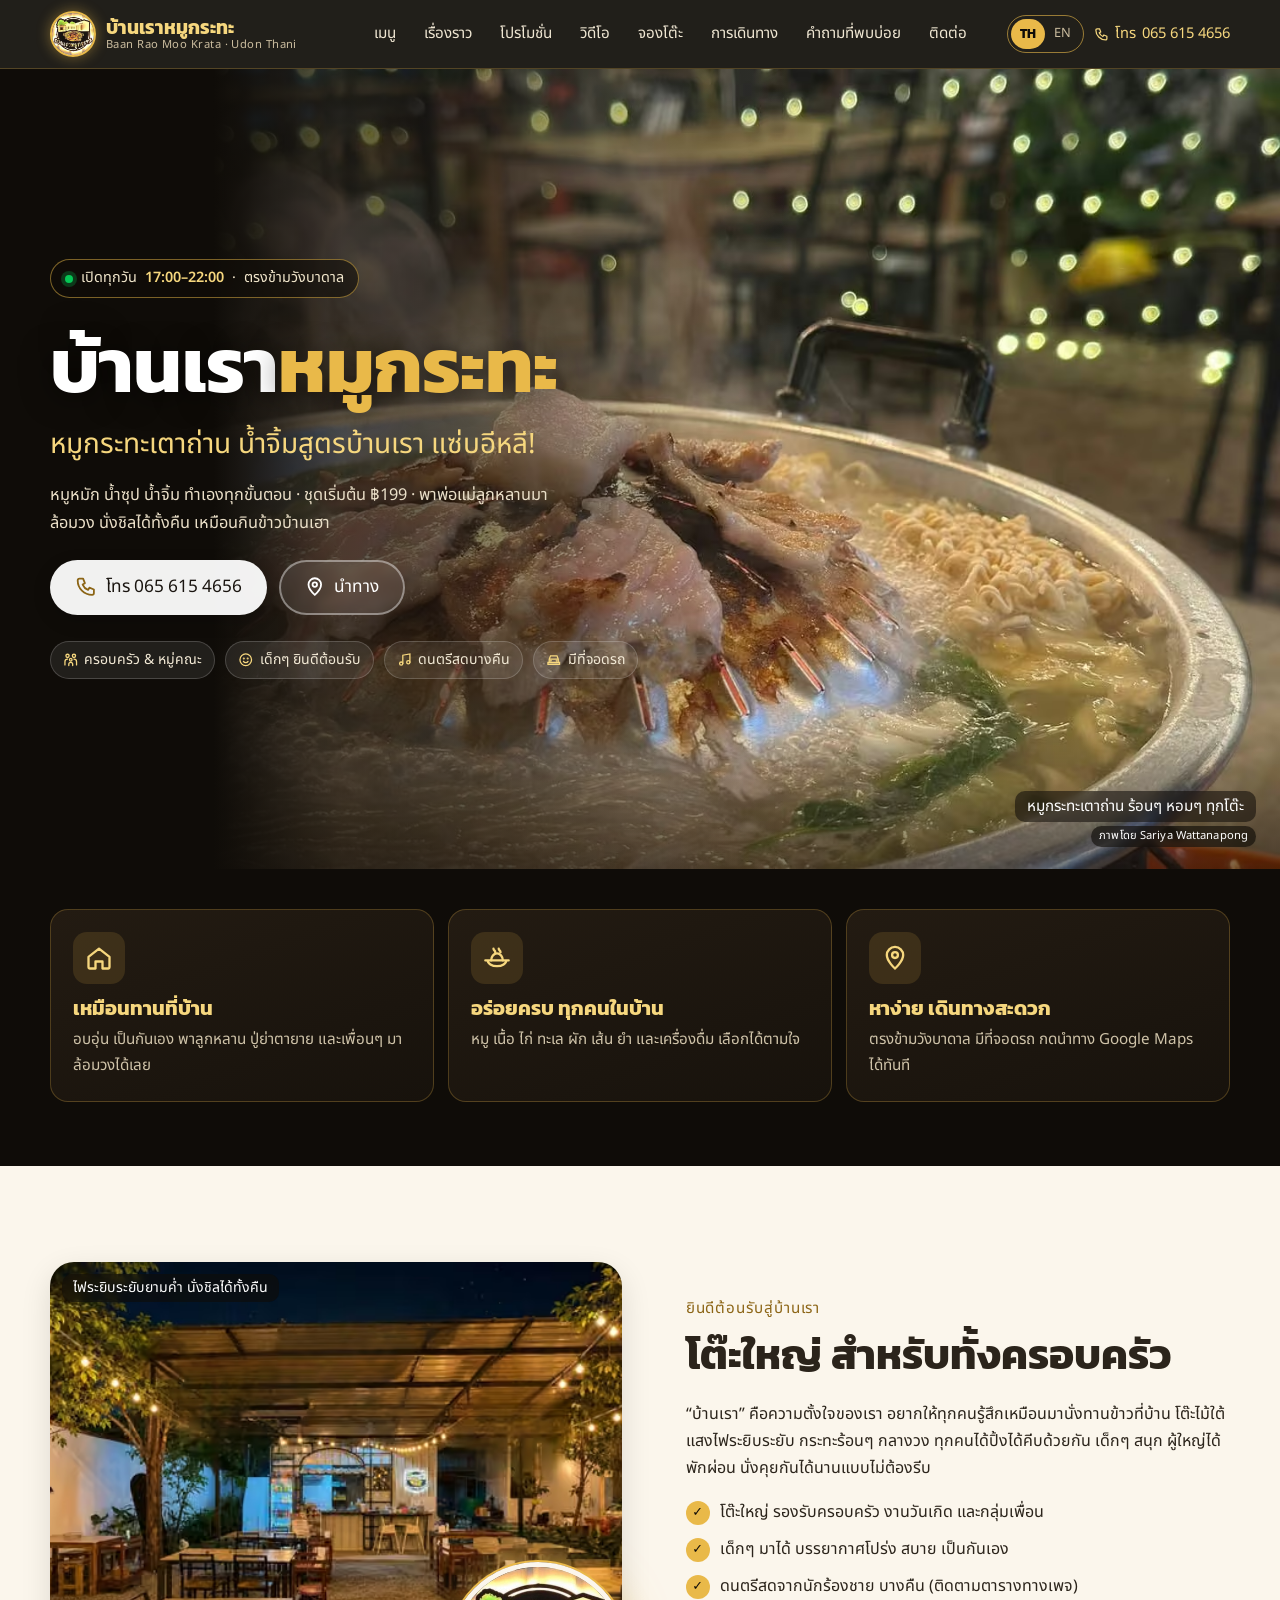
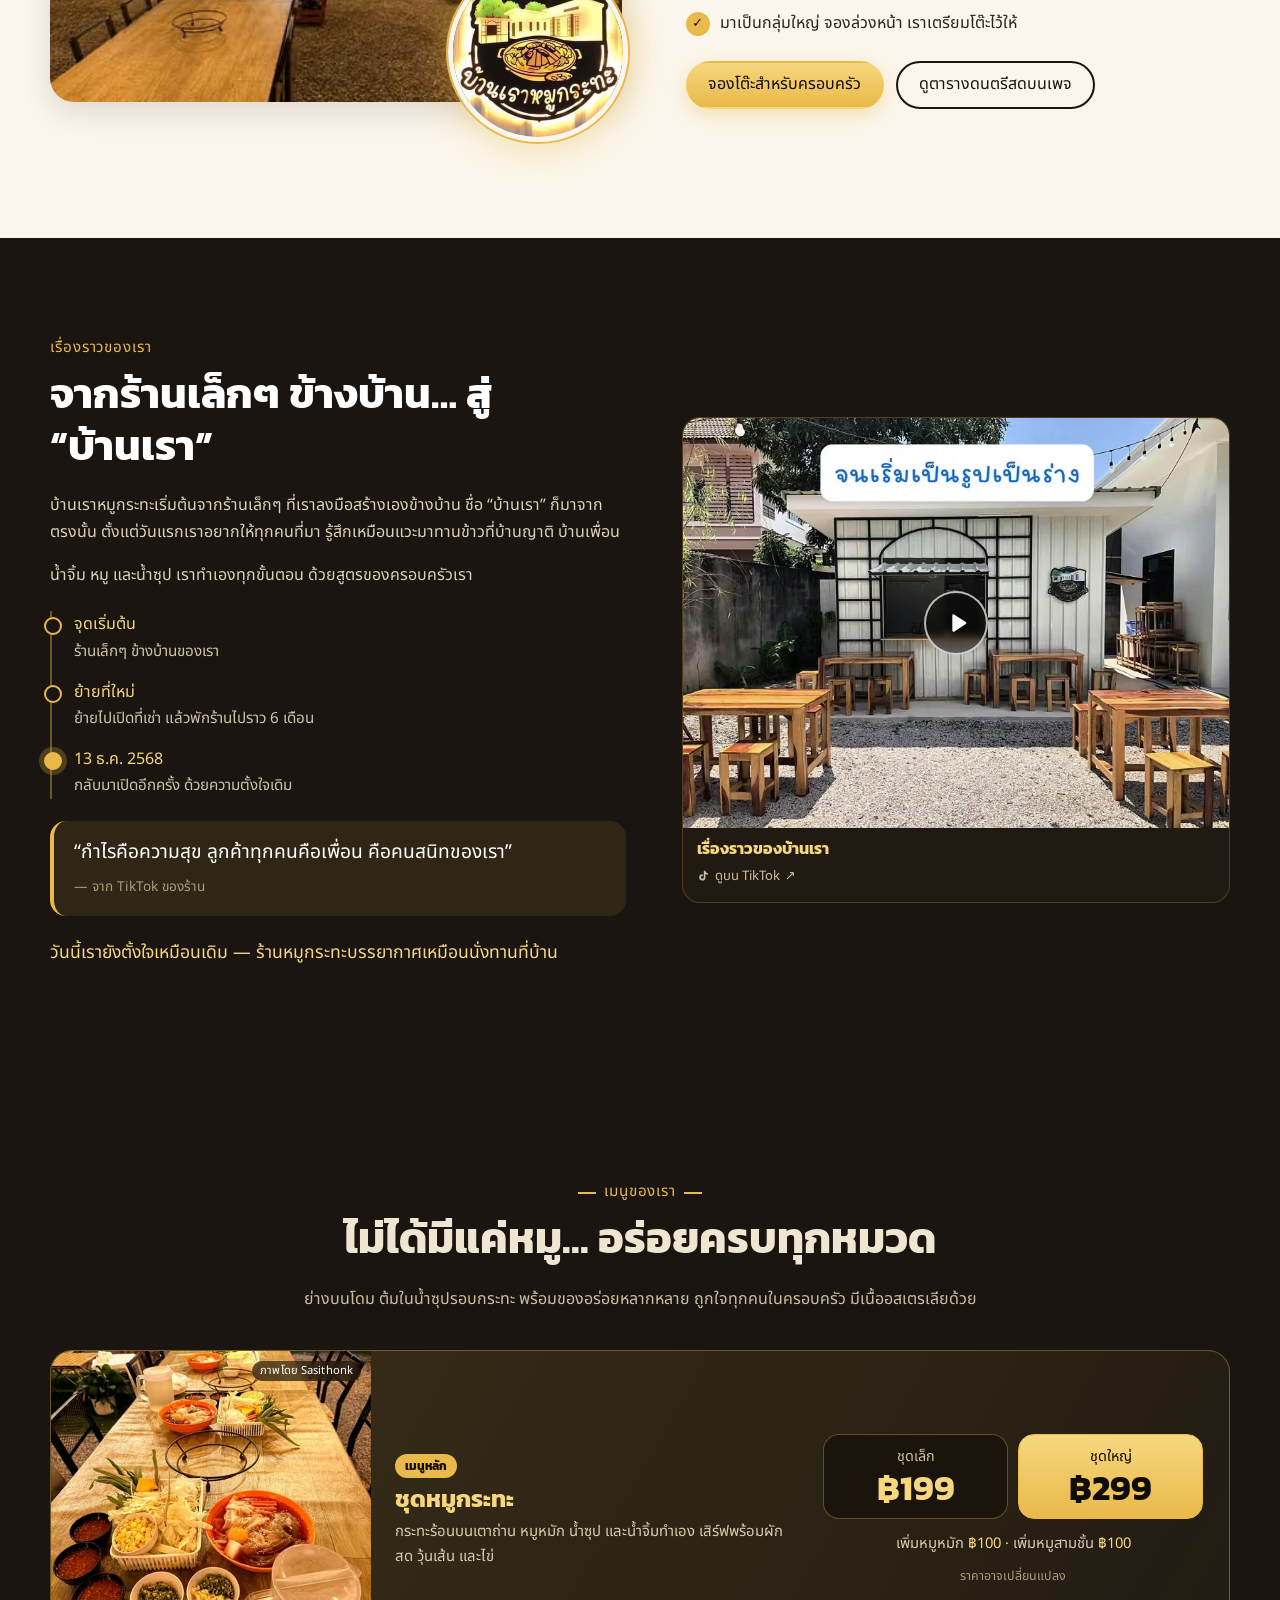
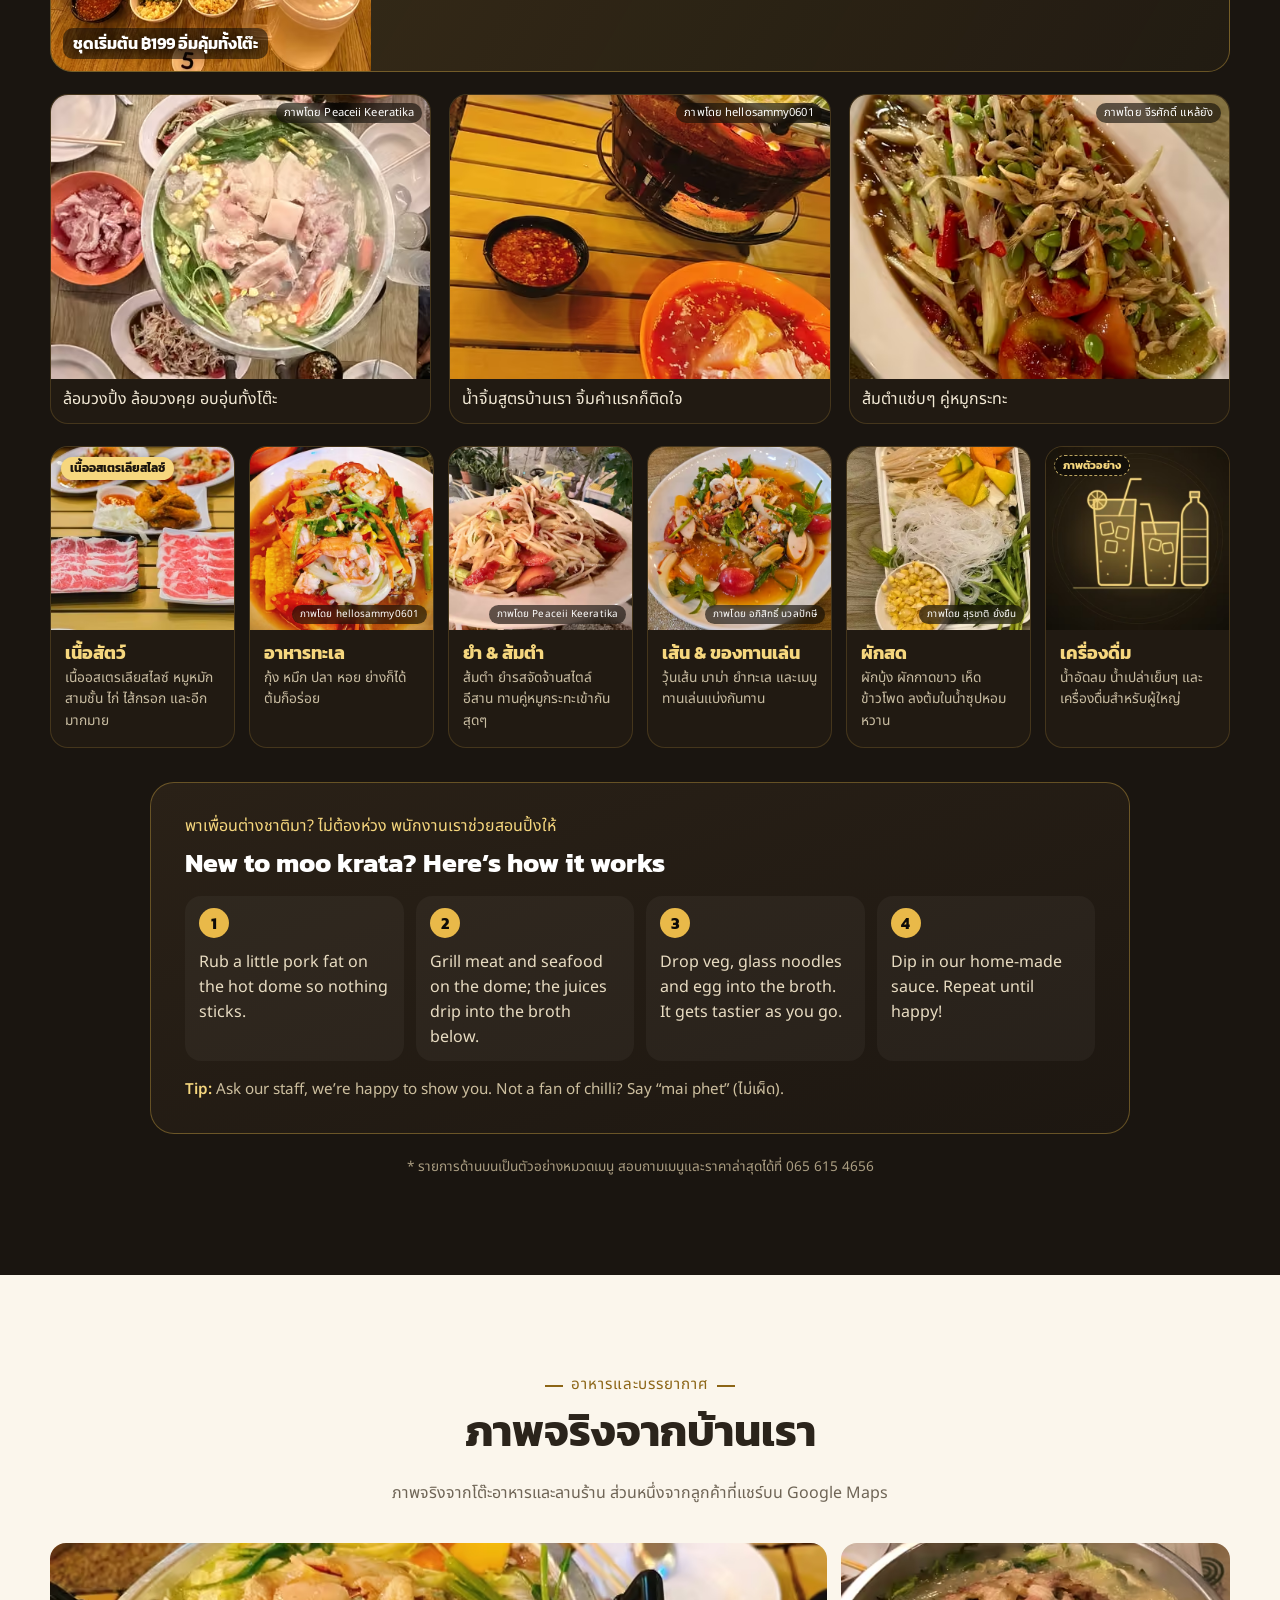
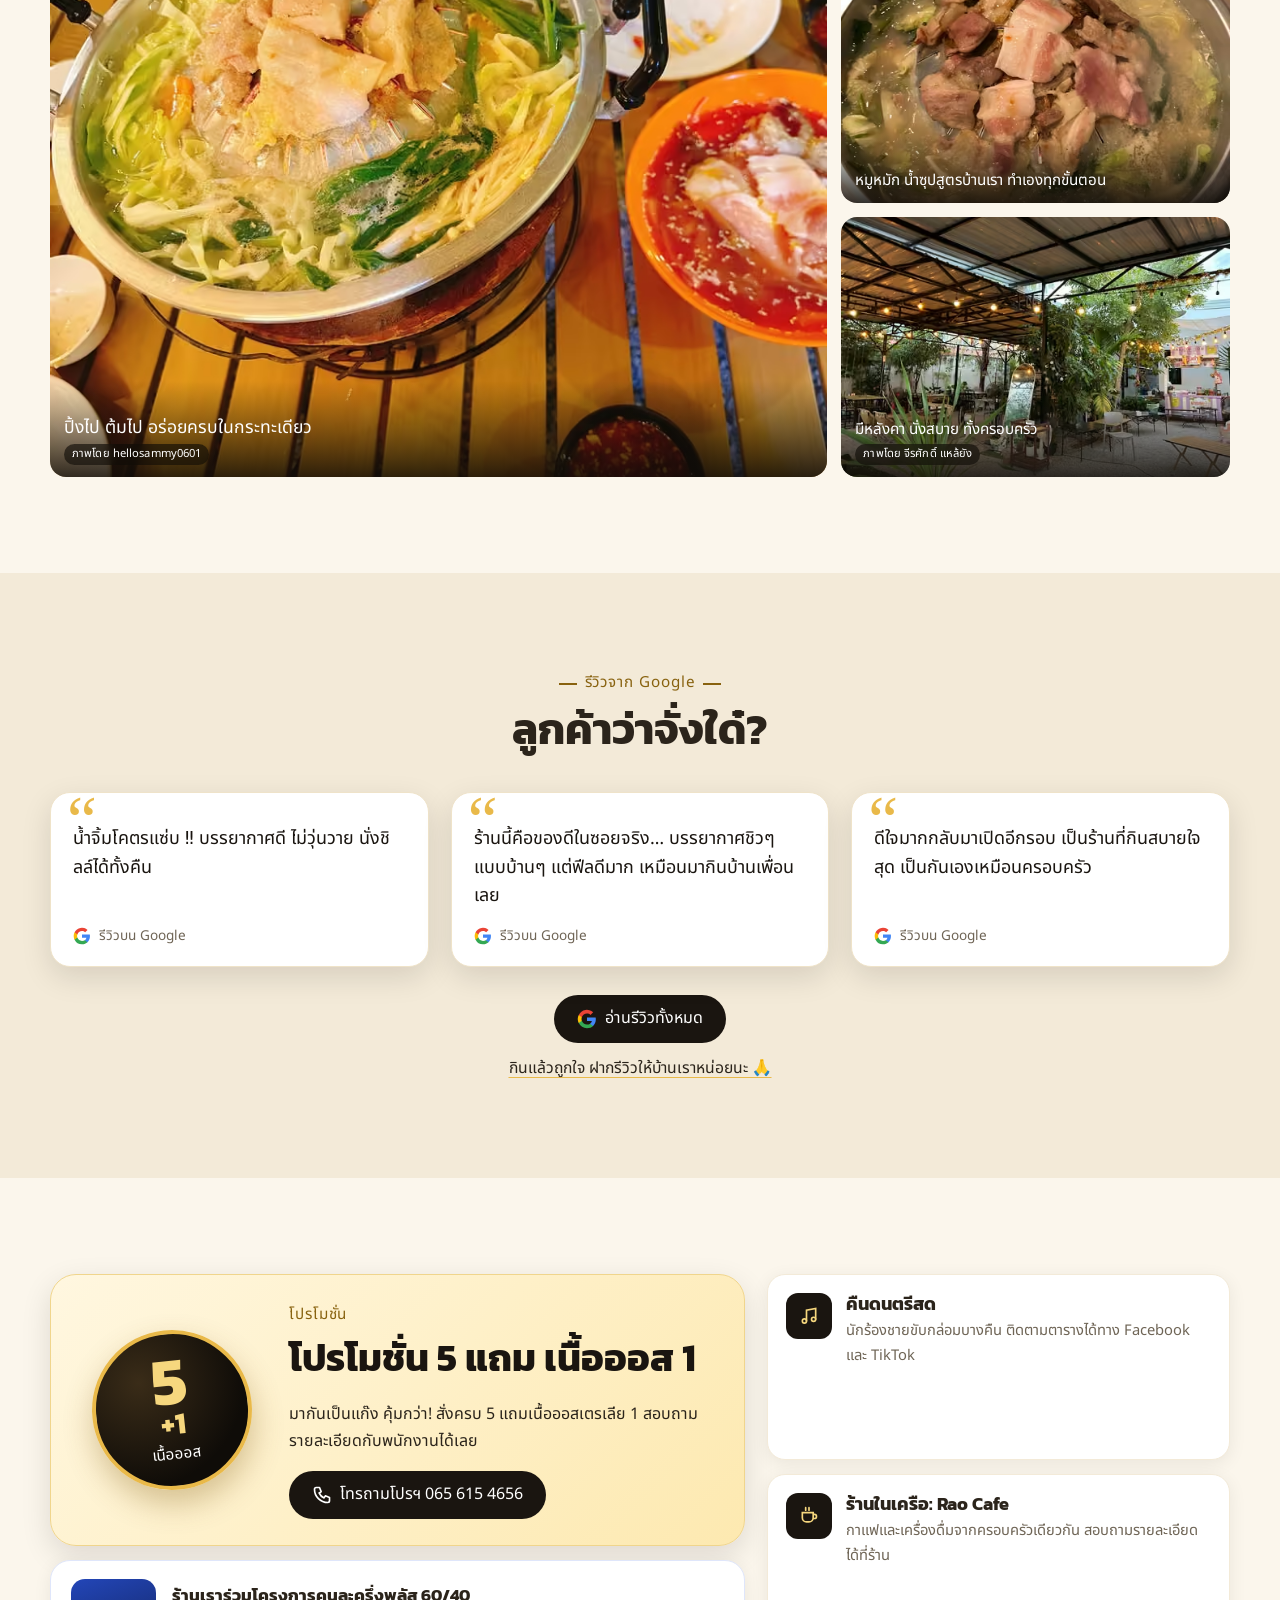
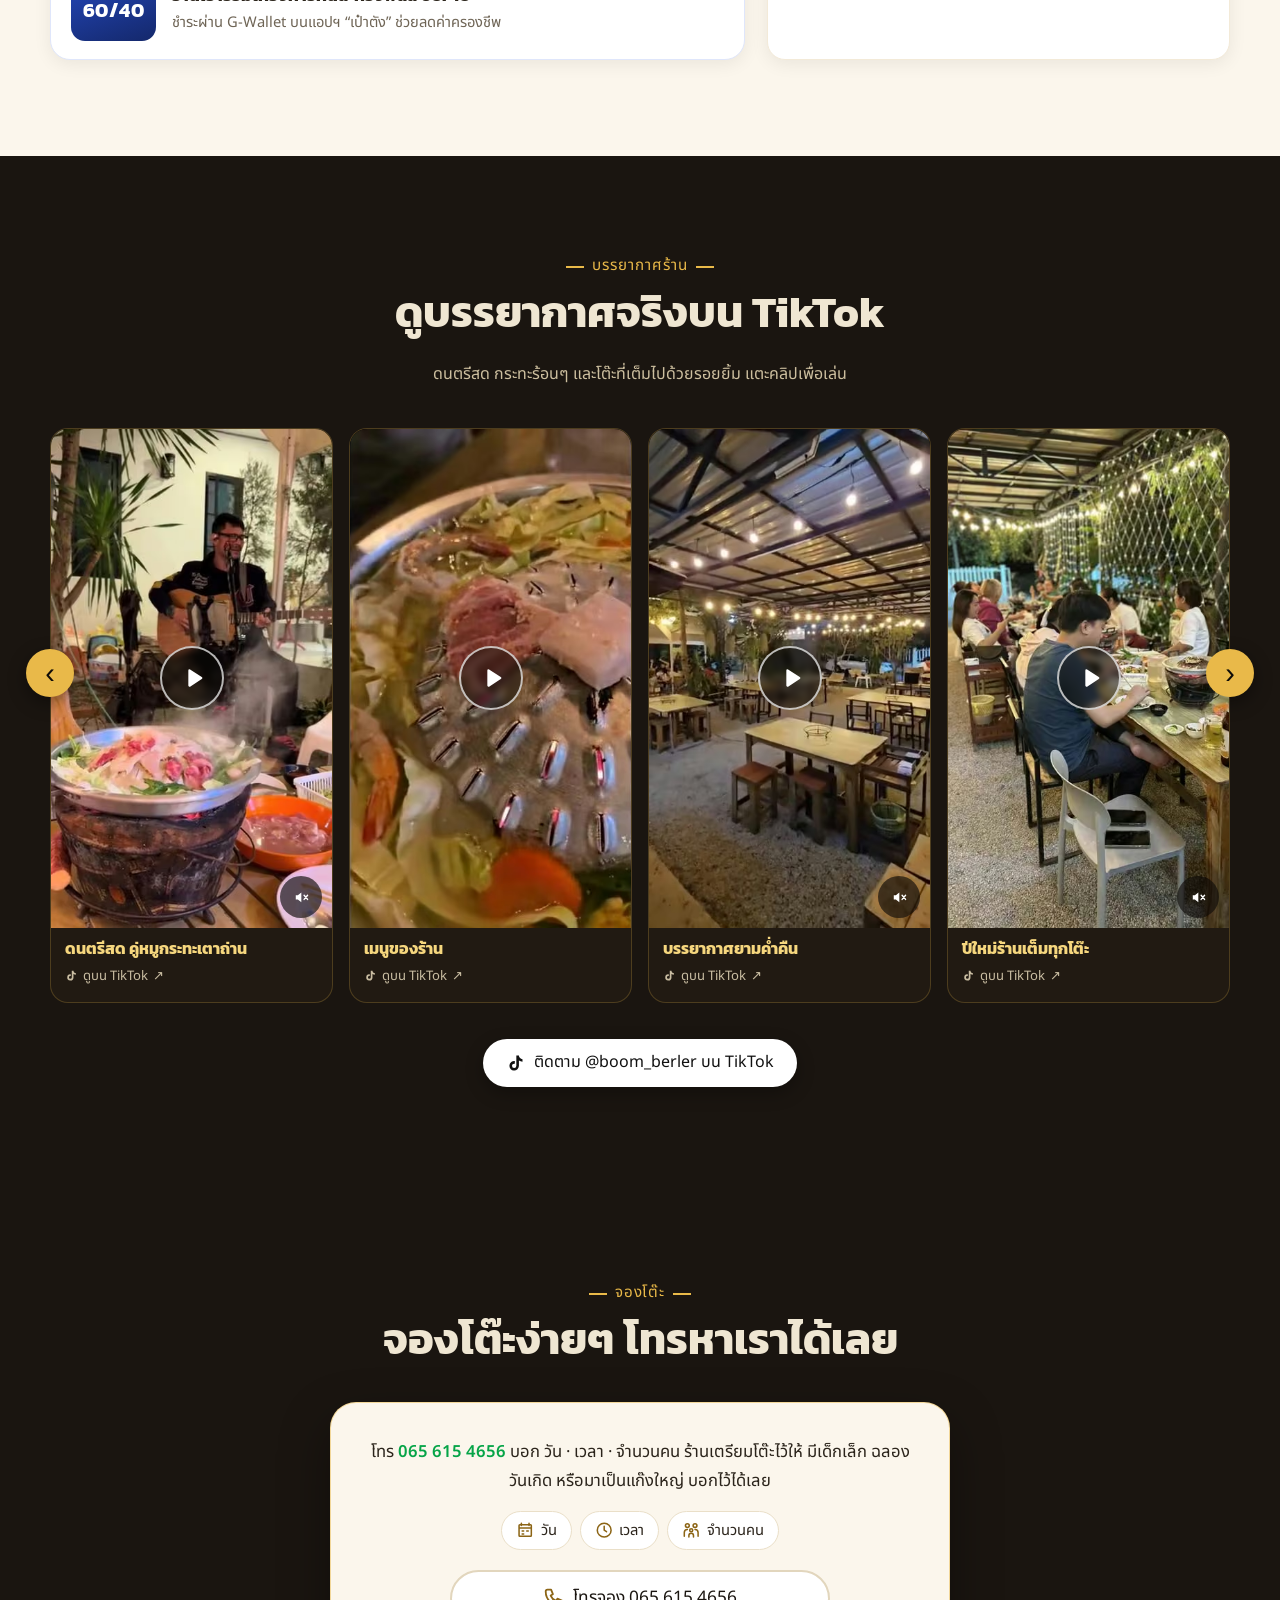
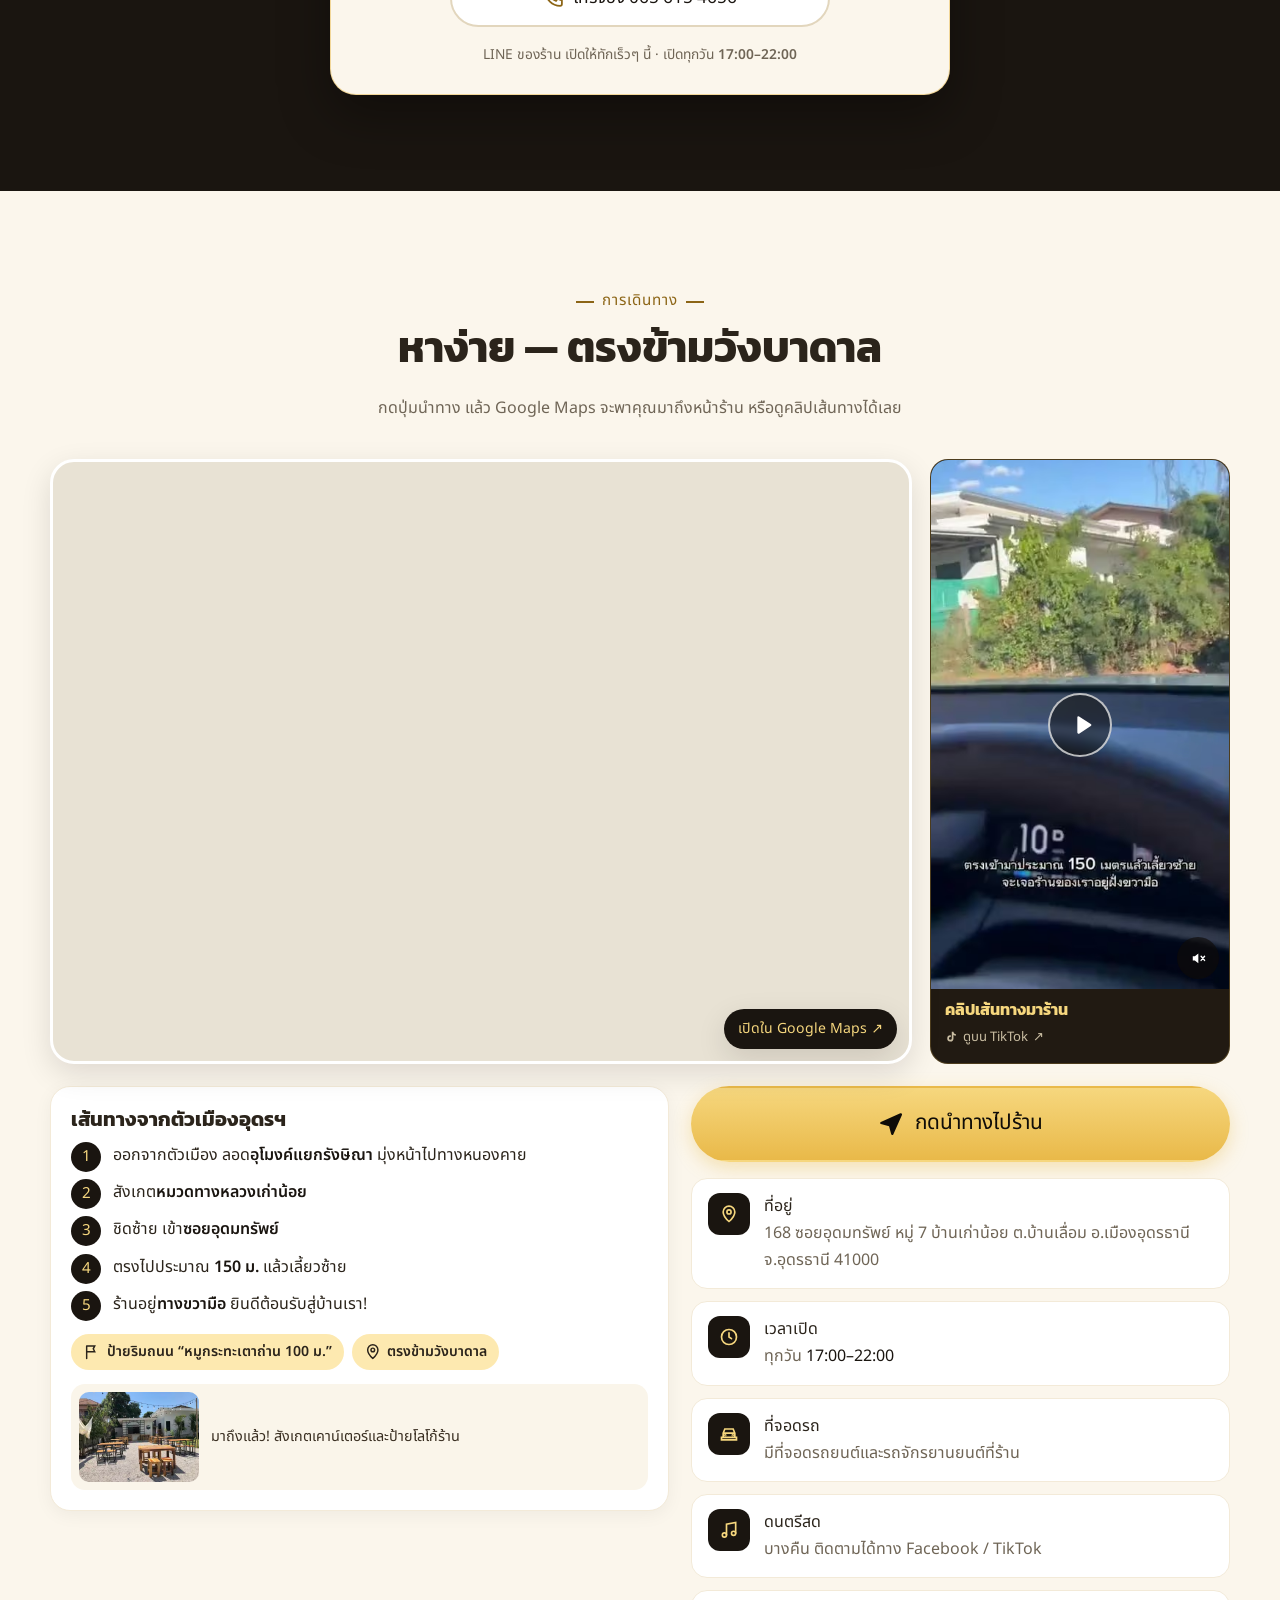
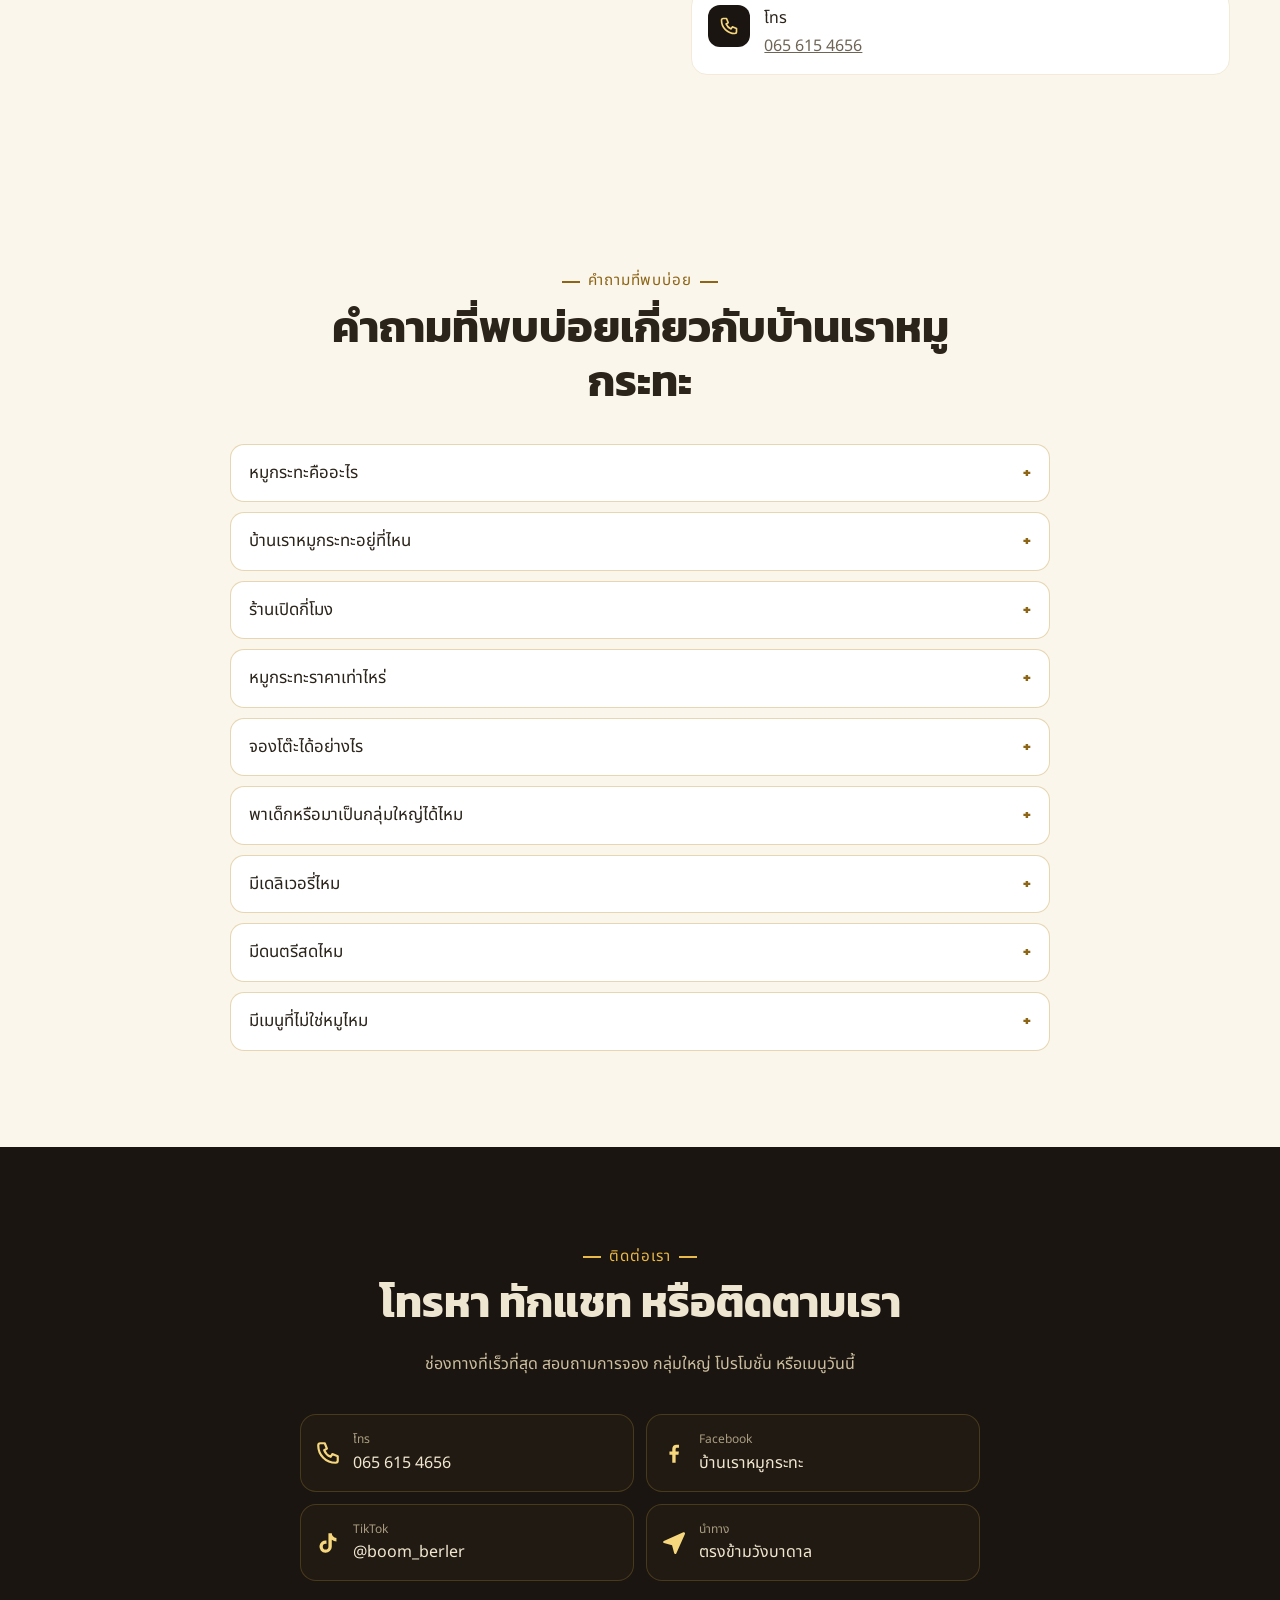
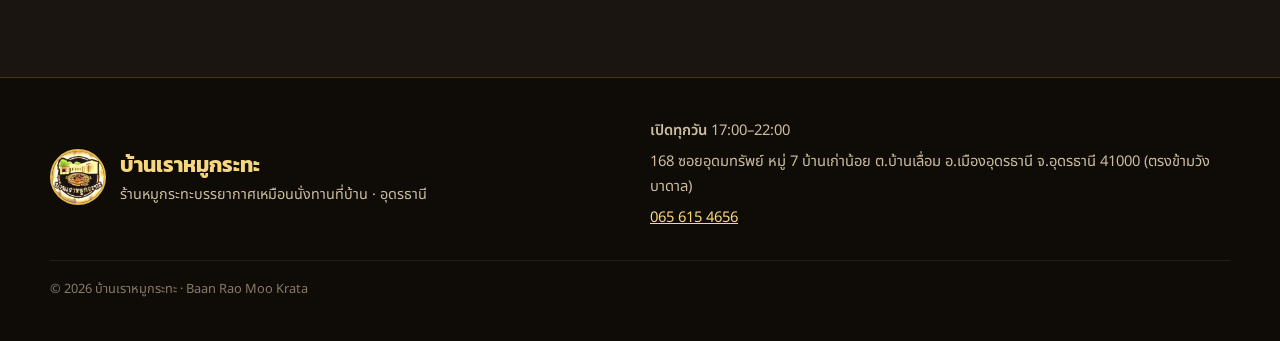
==== index.html @ 07a3599d "Menu: yam talay photo moves to the noodles & sides card (r9); photo row of 3 - Noodles & sides card:" ====
<!doctype html>
<html lang="th" class="no-line">
<head>
<meta charset="utf-8">
<meta name="viewport" content="width=device-width, initial-scale=1, viewport-fit=cover">
<!-- SEO:BEGIN -->
<!-- SITE URL: https://harmonious-clafoutis-619d0d.netlify.app
     Used by canonical, og:url, og:image, twitter:image and the JSON-LD below.
     The build reads tools/site-base-url.txt. Moving to a new address? Run:
     tools/set-site-url.sh https://your-new-domain/
     That updates this file and tools/site-base-url.txt together. -->
<meta name="site-base-url" content="https://harmonious-clafoutis-619d0d.netlify.app">
<title>บ้านเราหมูกระทะ อุดรธานี | หมูกระทะเตาถ่าน เปิดทุกวัน 17:00–22:00</title>
<meta name="description" content="หมูกระทะเตาถ่าน อุดรธานี ตรงข้ามวังบาดาล น้ำจิ้มทำเอง มีเนื้ออสเตรเลียสไลซ์ ชุดเริ่ม ฿199 เหมาะกับครอบครัว เปิดทุกวัน 17:00–22:00 โทร 065 615 4656">
<meta name="keywords" content="หมูกระทะ อุดร, บ้านเราหมูกระทะ, หมูกระทะเตาถ่าน, หมูกระทะ อุดรธานี, ร้านอาหาร อุดรธานี, moo krata Udon Thani, Baan Rao Moo Krata">
<link rel="canonical" href="https://harmonious-clafoutis-619d0d.netlify.app/">
<link rel="alternate" hreflang="th" href="https://harmonious-clafoutis-619d0d.netlify.app/">
<link rel="alternate" hreflang="en" href="https://harmonious-clafoutis-619d0d.netlify.app/en/">
<link rel="alternate" hreflang="x-default" href="https://harmonious-clafoutis-619d0d.netlify.app/">
<meta property="og:type" content="website">
<meta property="og:site_name" content="บ้านเราหมูกระทะ · Baan Rao Moo Krata">
<meta property="og:url" content="https://harmonious-clafoutis-619d0d.netlify.app/">
<meta property="og:title" content="บ้านเราหมูกระทะ อุดรธานี · หมูกระทะเตาถ่าน น้ำจิ้มสูตรบ้านเรา">
<meta property="og:description" content="ชุดเริ่ม ฿199 · มีเนื้ออสเตรเลียสไลซ์ · เปิดทุกวัน 17:00–22:00 · ตรงข้ามวังบาดาล · โทรจอง 065 615 4656 | Charcoal moo krata in Udon Thani: sets from ฿199, sliced Australian beef, open daily 17:00–22:00">
<meta property="og:image" content="https://harmonious-clafoutis-619d0d.netlify.app/images/baanrao-moo-krata-pan-night-og-1200.jpg">
<meta property="og:image:width" content="1200">
<meta property="og:image:height" content="630">
<meta property="og:image:alt" content="หมูกระทะ บ้านเราหมูกระทะ หมูย่างบนโดมกระทะร้อน มาม่าและผักในน้ำซุปรอบขอบ ควันกรุ่น ไฟประดับยามค่ำ">
<meta property="og:locale" content="th_TH">
<meta property="og:locale:alternate" content="en_US">
<meta name="twitter:card" content="summary_large_image">
<meta name="twitter:title" content="บ้านเราหมูกระทะ อุดรธานี · หมูกระทะเตาถ่าน น้ำจิ้มสูตรบ้านเรา">
<meta name="twitter:description" content="ชุดเริ่ม ฿199 · มีเนื้ออสเตรเลียสไลซ์ · เปิดทุกวัน 17:00–22:00 · ตรงข้ามวังบาดาล · โทรจอง 065 615 4656 | Charcoal moo krata in Udon Thani: sets from ฿199, sliced Australian beef, open daily 17:00–22:00">
<meta name="twitter:image" content="https://harmonious-clafoutis-619d0d.netlify.app/images/baanrao-moo-krata-pan-night-og-1200.jpg">
<script type="application/ld+json">
{
  "@context": "https://schema.org",
  "@type": "Restaurant",
  "@id": "https://harmonious-clafoutis-619d0d.netlify.app/#restaurant",
  "name": "บ้านเราหมูกระทะ",
  "alternateName": ["Baan Rao Moo Krata", "Baan Rao Mookata"],
  "description": "หมูกระทะเตาถ่าน น้ำจิ้มสูตรบ้านเรา บรรยากาศเหมือนนั่งทานที่บ้าน อุดรธานี",
  "url": "https://harmonious-clafoutis-619d0d.netlify.app/",
  "image": [
    {"@type": "ImageObject", "contentUrl": "https://harmonious-clafoutis-619d0d.netlify.app/images/baanrao-moo-krata-pan-night-1200.jpg", "url": "https://harmonious-clafoutis-619d0d.netlify.app/images/baanrao-moo-krata-pan-night-1200.jpg", "creditText": "Sariya Wattanapong", "creator": {"@type": "Person", "name": "Sariya Wattanapong"}},
    "https://harmonious-clafoutis-619d0d.netlify.app/images/baanrao-australian-beef-platter-1200.jpg",
    "https://harmonious-clafoutis-619d0d.netlify.app/images/baanrao-storefront-courtyard-day-1200.jpg",
    "https://harmonious-clafoutis-619d0d.netlify.app/images/baanrao-courtyard-dusk-1200.jpg",
    "https://harmonious-clafoutis-619d0d.netlify.app/images/baanrao-dining-area-night-4x3-1200.jpg",
    "https://harmonious-clafoutis-619d0d.netlify.app/images/baanrao-moo-krata-pan-pork-belly-1200.jpg",
    {"@type": "ImageObject", "contentUrl": "https://harmonious-clafoutis-619d0d.netlify.app/images/baanrao-moo-krata-set-table-1200.jpg", "url": "https://harmonious-clafoutis-619d0d.netlify.app/images/baanrao-moo-krata-set-table-1200.jpg", "creditText": "Sasithonk", "creator": {"@type": "Person", "name": "Sasithonk"}},
    {"@type": "ImageObject", "contentUrl": "https://harmonious-clafoutis-619d0d.netlify.app/images/baanrao-moo-krata-spread-topdown-1200.jpg", "url": "https://harmonious-clafoutis-619d0d.netlify.app/images/baanrao-moo-krata-spread-topdown-1200.jpg", "creditText": "Peaceii Keeratika", "creator": {"@type": "Person", "name": "Peaceii Keeratika"}}
  ],
  "logo": "https://harmonious-clafoutis-619d0d.netlify.app/images/logo.jpg",
  "telephone": "065 615 4656",
  "servesCuisine": ["Thai", "Isan", "Moo krata", "Thai barbecue", "Hot pot"],
  "address": {
    "@type": "PostalAddress",
    "streetAddress": "168 ซอยอุดมทรัพย์ หมู่ 7 บ้านเก่าน้อย ต.บ้านเลื่อม",
    "addressLocality": "อ.เมืองอุดรธานี",
    "addressRegion": "จ.อุดรธานี",
    "postalCode": "41000",
    "addressCountry": "TH"
  },
  "geo": {"@type": "GeoCoordinates", "latitude": 17.440569, "longitude": 102.794069},
  "hasMap": "https://maps.google.com/?cid=10793292857098184680",
  "openingHoursSpecification": [{
    "@type": "OpeningHoursSpecification",
    "dayOfWeek": ["Monday", "Tuesday", "Wednesday", "Thursday", "Friday", "Saturday", "Sunday"],
    "opens": "17:00",
    "closes": "22:00"
  }],
  "acceptsReservations": true,
  "amenityFeature": [
    {"@type": "LocationFeatureSpecification", "name": "เด็กๆ ยินดีต้อนรับ", "value": true},
    {"@type": "LocationFeatureSpecification", "name": "ดนตรีสด (บางคืน)", "value": true}
  ],
  "hasMenu": {
    "@type": "Menu",
    "name": "เมนูบ้านเราหมูกระทะ",
    "url": "https://harmonious-clafoutis-619d0d.netlify.app/#menu",
    "inLanguage": "th",
    "image": "https://harmonious-clafoutis-619d0d.netlify.app/images/baanrao-australian-beef-platter-1200.jpg",
    "hasMenuSection": [
      {
        "@type": "MenuSection",
        "name": "ชุดหมูกระทะ",
        "hasMenuItem": [
          {
            "@type": "MenuItem",
            "name": "ชุดหมูกระทะ ชุดเล็ก",
            "description": "กระทะร้อนบนเตาถ่าน หมูหมัก น้ำซุป และน้ำจิ้มทำเอง เสิร์ฟพร้อมผักสด วุ้นเส้น และไข่",
            "offers": {"@type": "Offer", "price": "199", "priceCurrency": "THB"}
          },
          {
            "@type": "MenuItem",
            "name": "ชุดหมูกระทะ ชุดใหญ่",
            "description": "ชุดหมูกระทะชุดใหญ่",
            "offers": {"@type": "Offer", "price": "299", "priceCurrency": "THB"}
          },
          {
            "@type": "MenuItem",
            "name": "เพิ่มหมูหมัก",
            "description": "เพิ่มหมูหมักสูตรร้าน",
            "offers": {"@type": "Offer", "price": "100", "priceCurrency": "THB"}
          },
          {
            "@type": "MenuItem",
            "name": "เพิ่มหมูสามชั้น",
            "description": "เพิ่มหมูสามชั้น",
            "offers": {"@type": "Offer", "price": "100", "priceCurrency": "THB"}
          }
        ]
      },
      {"@type": "MenuSection", "name": "เนื้อสัตว์", "description": "เนื้ออสเตรเลียสไลซ์ หมูหมัก สามชั้น ไก่ ไส้กรอก และอีกมากมาย", "hasMenuItem": [
        {"@type": "MenuItem", "name": "เนื้ออสเตรเลียสไลซ์", "description": "เนื้อวัวออสเตรเลียหั่นบาง สำหรับปิ้งบนกระทะ", "image": "https://harmonious-clafoutis-619d0d.netlify.app/images/baanrao-australian-beef-platter-1200.jpg"}
      ]},
      {"@type": "MenuSection", "name": "อาหารทะเล", "description": "กุ้ง หมึก ปลา หอย ย่างก็ได้ ต้มก็อร่อย"},
      {"@type": "MenuSection", "name": "ยำ & ส้มตำ", "description": "ส้มตำ ยำรสจัดจ้านสไตล์อีสาน ทานคู่หมูกระทะเข้ากันสุดๆ"},
      {"@type": "MenuSection", "name": "เส้น & ของทานเล่น", "description": "วุ้นเส้น มาม่า ยำทะเล และเมนูทานเล่นแบ่งกันทาน"},
      {"@type": "MenuSection", "name": "ผักสด", "description": "ผักบุ้ง ผักกาดขาว เห็ด ข้าวโพด ลงต้มในน้ำซุปหอมหวาน"},
      {"@type": "MenuSection", "name": "เครื่องดื่ม", "description": "น้ำอัดลม น้ำเปล่าเย็นๆ และเครื่องดื่มสำหรับผู้ใหญ่"}
    ]
  },
  "sameAs": [
    "https://www.facebook.com/people/%E0%B8%9A%E0%B9%89%E0%B8%B2%E0%B8%99%E0%B9%80%E0%B8%A3%E0%B8%B2%E0%B8%AB%E0%B8%A1%E0%B8%B9%E0%B8%81%E0%B8%A3%E0%B8%B0%E0%B8%97%E0%B8%B0/100076134454771/",
    "https://www.tiktok.com/@boom_berler"
  ]
}
</script>
<script type="application/ld+json">
{
  "@context": "https://schema.org",
  "@type": "FAQPage",
  "mainEntity": [
    {"@type": "Question", "name": "หมูกระทะคืออะไร", "acceptedAnswer": {"@type": "Answer", "text": "หมูกระทะคือการปิ้งย่างและต้มแบบไทยบนกระทะทรงโดม ย่างหมูและเนื้อสัตว์บนโดมตรงกลาง ส่วนรอบกระทะเป็นน้ำซุปไว้ต้มผัก วุ้นเส้น และไข่ ที่บ้านเราหมูกระทะใช้เตาถ่าน และทำหมูหมัก น้ำซุป และน้ำจิ้มเองด้วยสูตรของครอบครัว"}},
    {"@type": "Question", "name": "บ้านเราหมูกระทะอยู่ที่ไหน", "acceptedAnswer": {"@type": "Answer", "text": "ร้านอยู่ที่ 168 ซอยอุดมทรัพย์ หมู่ 7 บ้านเก่าน้อย ต.บ้านเลื่อม อ.เมืองอุดรธานี จ.อุดรธานี 41000 ตรงข้ามวังบาดาล จากตัวเมืองอุดรฯ ลอดอุโมงค์แยกรังษิณามุ่งหน้าหนองคาย ผ่านหมวดทางหลวงเก่าน้อย ชิดซ้ายเข้าซอยอุดมทรัพย์ ตรงไปประมาณ 150 ม. แล้วเลี้ยวซ้าย ร้านอยู่ทางขวามือ"}},
    {"@type": "Question", "name": "ร้านเปิดกี่โมง", "acceptedAnswer": {"@type": "Answer", "text": "เปิดทุกวัน 17:00–22:00 น. รับจองโต๊ะรอบสุดท้าย 21:00 น."}},
    {"@type": "Question", "name": "หมูกระทะราคาเท่าไหร่", "acceptedAnswer": {"@type": "Answer", "text": "ชุดหมูกระทะชุดเล็ก ฿199 ชุดใหญ่ ฿299 เพิ่มหมูหมักหรือหมูสามชั้น ฿100 (ราคาอาจเปลี่ยนแปลง สอบถามราคาล่าสุดได้ที่ 065 615 4656)"}},
    {"@type": "Question", "name": "จองโต๊ะได้อย่างไร", "acceptedAnswer": {"@type": "Answer", "text": "โทรจองที่ 065 615 4656 ทุกวัน 17:00–22:00 กลุ่มมากกว่า 20 ท่านกรุณาโทรจองล่วงหน้า"}},
    {"@type": "Question", "name": "พาเด็กหรือมาเป็นกลุ่มใหญ่ได้ไหม", "acceptedAnswer": {"@type": "Answer", "text": "ได้ ร้านมีโต๊ะใหญ่สำหรับครอบครัว งานวันเกิด และกลุ่มเพื่อน เด็กๆ ยินดีต้อนรับ ถ้ามาเป็นกลุ่มใหญ่แนะนำให้จองล่วงหน้า"}},
    {"@type": "Question", "name": "มีเดลิเวอรี่ไหม", "acceptedAnswer": {"@type": "Answer", "text": "ตอนนี้ยังไม่มีเดลิเวอรี่ แวะมาทานที่ร้านได้ทุกวัน 17:00–22:00 สอบถามเพิ่มเติมโทร 065 615 4656"}},
    {"@type": "Question", "name": "มีดนตรีสดไหม", "acceptedAnswer": {"@type": "Answer", "text": "มีดนตรีสดจากนักร้องชายบางคืน ติดตามตารางได้ทาง Facebook และ TikTok @boom_berler"}},
    {"@type": "Question", "name": "มีเมนูที่ไม่ใช่หมูไหม", "acceptedAnswer": {"@type": "Answer", "text": "มี นอกจากหมูยังมีเนื้ออสเตรเลียสไลซ์ ไก่ อาหารทะเล ผักสด ส้มตำ และยำ"}}
  ]
}
</script>
<!-- SEO:END -->
<meta name="theme-color" content="#0f0c08">
<link rel="icon" type="image/png" sizes="32x32" href="images/favicon-32.png">
<link rel="apple-touch-icon" href="images/apple-touch-icon.png">
<!-- PHOTOS:hero-preload BEGIN (generated by tools/photos.py: edit that file, then run tools/build_en.py) -->
<link rel="preload" as="image" type="image/avif" imagesrcset="images/baanrao-moo-krata-pan-night-800.avif 800w, images/baanrao-moo-krata-pan-night-1200.avif 1200w" imagesizes="(min-width: 960px) 75vw, 100vw" fetchpriority="high">
<!-- PHOTOS:hero-preload END -->
<script>/* preload the above-the-fold fonts before any stylesheet blocks the parser (skipped on file://) */(function(){if(location.protocol==="file:")return;var en=document.documentElement.lang==="en",b=en?"../fonts/":"fonts/";(en?["Kanit-700-latin","NotoSansThai-400-latin"]:["Kanit-700-thai","NotoSansThai-400-thai"]).forEach(function(n){var l=document.createElement("link");l.rel="preload";l.as="font";l.type="font/woff2";l.crossOrigin="anonymous";l.href=b+n+".woff2";document.head.appendChild(l)})})()</script>
<link rel="stylesheet" href="css/fonts.css" id="fontsCss">
<script>/* file:// (opened from a folder): browsers block font files there, so use the base64 copy */(function(){var f=document.getElementById("fontsCss");if(location.protocol==="file:")f.href=f.getAttribute("href").replace("fonts.css","fonts-embedded.css")})()</script>
<link rel="stylesheet" href="css/style.css">
</head>
<body>
<a class="skip" href="#main" data-en="Skip to content">ข้ามไปยังเนื้อหา</a>

<header class="site-header" id="top">
  <div class="wrap header-inner">
    <a class="brand" href="#top" aria-label="บ้านเราหมูกระทะ กลับขึ้นด้านบน" data-en-aria="Baan Rao Moo Krata, back to top">
      <img src="images/logo.jpg" alt="" width="48" height="48">
      <span class="brand-text"><strong lang="th">บ้านเราหมูกระทะ</strong><small lang="en">Baan Rao Moo Krata<span class="hide-xs"> · Udon Thani</span></small></span>
    </a>
    <nav class="nav" id="nav" aria-label="เมนูหลัก" data-en-aria="Main menu">
            <a href="#menu" data-en="Menu">เมนู</a>
      <a href="#story" data-en="Our story">เรื่องราว</a>
      <a href="#promo" data-en="Promotions">โปรโมชั่น</a>
      <a href="#videos" data-en="Videos">วิดีโอ</a>
      <a href="#booking" data-en="Book a table">จองโต๊ะ</a>
      <a href="#find" data-en="Find us">การเดินทาง</a>
      <a href="#faq" data-en="FAQ">คำถามที่พบบ่อย</a>
      <a href="#contact" data-en="Contact">ติดต่อ</a>
    </nav>
    <div class="header-actions">
      <nav class="lang-toggle" id="langToggle" aria-label="เลือกภาษา" data-en-aria="Choose language"><a href="./" hreflang="th" lang="th" class="on" aria-current="page">TH</a><a href="en/" hreflang="en" lang="en">EN</a></nav>
      <a class="hdr-phone" href="tel:0656154656"><svg class="i"><use href="#i-phone"/></svg><span data-en="Call">โทร</span> 065 615 4656</a>
      <a class="btn btn-line btn-sm hide-sm" href="#contact" data-cfg-href="LINE_URL" target="_blank" rel="noopener"><svg class="i"><use href="#i-line"/></svg>LINE</a>
      <button class="menu-btn" id="menuBtn" type="button" aria-label="เปิดเมนู" data-en-aria="Open menu" aria-expanded="false"><span></span><span></span><span></span></button>
    </div>
  </div>
</header>

<main id="main">
<!-- HERO -->
<section class="hero">
  <!-- PHOTOS:hero BEGIN (generated by tools/photos.py: edit that file, then run tools/build_en.py) -->
<picture class="hero-blur-pic"><source media="(min-width: 960px)" type="image/avif" srcset="images/baanrao-moo-krata-pan-night-blur-480.avif"><source media="(min-width: 960px)" srcset="images/baanrao-moo-krata-pan-night-blur-480.jpg"><img class="hero-blur" src="[data-uri]" alt="" aria-hidden="true" width="480" height="360"></picture>
<picture class="hero-pic"><source type="image/avif" srcset="images/baanrao-moo-krata-pan-night-800.avif 800w, images/baanrao-moo-krata-pan-night-1200.avif 1200w" sizes="(min-width: 960px) 75vw, 100vw"><source type="image/webp" srcset="images/baanrao-moo-krata-pan-night-800.webp 800w, images/baanrao-moo-krata-pan-night-1200.webp 1200w" sizes="(min-width: 960px) 75vw, 100vw"><img class="hero-bg" src="images/baanrao-moo-krata-pan-night-800.jpg" srcset="images/baanrao-moo-krata-pan-night-800.jpg 800w, images/baanrao-moo-krata-pan-night-1200.jpg 1200w" sizes="(min-width: 960px) 75vw, 100vw" alt="หมูกระทะ บ้านเราหมูกระทะ หมูย่างบนโดมกระทะร้อน มาม่าและผักในน้ำซุปรอบขอบ ควันกรุ่น ไฟประดับยามค่ำ" data-en-alt="Moo krata at Baan Rao: pork grilling on the hot dome pan, instant noodles and greens in the steaming broth around the rim, fairy lights behind" width="1200" height="900" fetchpriority="high" decoding="async"></picture>
<p class="hero-cap"><span data-en="Charcoal-grilled moo krata, sizzling at every table">หมูกระทะเตาถ่าน ร้อนๆ หอมๆ ทุกโต๊ะ</span><small class="pcredit" data-en="Photo: Sariya Wattanapong">ภาพโดย Sariya Wattanapong</small></p>
<!-- PHOTOS:hero END -->
  <div class="hero-shade"></div>
  <div class="wrap hero-content">
    <span class="eyebrow"><span class="dot"></span><span data-en="Open daily">เปิดทุกวัน</span> <b class="js-hours">17:00–22:00</b> · <span data-en="opposite Wang Badan">ตรงข้ามวังบาดาล</span></span>
    <h1 data-en="Baan Rao &lt;span class=&quot;gold nw&quot;&gt;Moo Krata&lt;/span&gt; &lt;small class=&quot;h1-th&quot; lang=&quot;th&quot;&gt;บ้านเราหมูกระทะ&lt;/small&gt;">บ้านเรา<span class="gold">หมูกระทะ</span></h1>
    <p class="hero-tag" data-en="Charcoal Thai BBQ &amp; hotpot with our family’s own dipping sauce">หมูกระทะเตาถ่าน น้ำจิ้มสูตรบ้านเรา <span class="nw">แซ่บอีหลี!</span></p>
    <p class="hero-sub" data-en="Grill on the dome, simmer in the broth, share with the whole family. Home-made marinated pork, broth and sauce. Sets from ฿199. Open daily 17:00–22:00, opposite Wang Badan, Udon Thani.">หมูหมัก น้ำซุป น้ำจิ้ม ทำเองทุกขั้นตอน · <span class="nw">ชุดเริ่มต้น ฿199</span> · พาพ่อแม่ลูกหลานมาล้อมวง นั่งชิลได้ทั้งคืน เหมือนกินข้าวบ้านเฮา</p>
    <div class="hero-cta">
      <a class="btn btn-gold btn-lg live-only" href="#booking"><svg class="i"><use href="#i-cal"/></svg><span data-en="Book online">จองโต๊ะออนไลน์</span></a>
      <a class="btn btn-line btn-lg" href="#contact" data-cfg-href="LINE_URL" target="_blank" rel="noopener"><svg class="i"><use href="#i-line"/></svg><span data-en="Book on LINE">จองโต๊ะทาง LINE</span></a>
      <a class="btn btn-call btn-lg" href="tel:0656154656"><svg class="i"><use href="#i-phone"/></svg><span data-en="Call 065 615 4656">โทร 065 615 4656</span></a>
      <a class="btn btn-ghost btn-lg" href="https://www.google.com/maps/dir/?api=1&destination=17.440569,102.794069" target="_blank" rel="noopener"><svg class="i"><use href="#i-pin"/></svg><span data-en="Directions">นำทาง</span></a>
    </div>
    <ul class="hero-badges">
      <li><svg class="i"><use href="#i-family"/></svg><span data-en="Family &amp; groups">ครอบครัว &amp; หมู่คณะ</span></li>
      <li><svg class="i"><use href="#i-kid"/></svg><span data-en="Kids welcome">เด็กๆ ยินดีต้อนรับ</span></li>
      <li><svg class="i"><use href="#i-music"/></svg><span data-en="Live music some nights">ดนตรีสดบางคืน</span></li>
      <li><svg class="i"><use href="#i-car"/></svg><span data-en="Parking">มีที่จอดรถ</span></li>
    </ul>
  </div>
</section>

<!-- PILLARS -->
<section class="pillars">
  <h2 class="vh" data-en="Why Baan Rao">ทำไมต้องบ้านเรา</h2>
  <div class="wrap pillar-grid">
    <a class="pillar" href="#about">
      <span class="pillar-ico"><svg class="i"><use href="#i-home"/></svg></span>
      <h3 data-en="Like eating at home">เหมือนทานที่บ้าน</h3>
      <p data-en="Relaxed, warm and family-friendly. Bring the kids, grandparents and the whole gang.">อบอุ่น เป็นกันเอง พาลูกหลาน ปู่ย่าตายาย และเพื่อนๆ มาล้อมวงได้เลย</p>
    </a>
    <a class="pillar" href="#menu">
      <span class="pillar-ico"><svg class="i"><use href="#i-pan"/></svg></span>
      <h3 data-en="Something for everyone">อร่อยครบ ทุกคนในบ้าน</h3>
      <p data-en="Pork, beef, chicken, seafood, vegetables, noodles, salads and drinks.">หมู เนื้อ ไก่ ทะเล ผัก เส้น ยำ และเครื่องดื่ม เลือกได้ตามใจ</p>
    </a>
    <a class="pillar" href="#find">
      <span class="pillar-ico"><svg class="i"><use href="#i-pin"/></svg></span>
      <h3 data-en="Easy to find">หาง่าย เดินทางสะดวก</h3>
      <p data-en="Opposite Wang Badan, with parking. One tap for Google Maps directions.">ตรงข้ามวังบาดาล มีที่จอดรถ กดนำทาง Google Maps ได้ทันที</p>
    </a>
  </div>
</section>

<!-- ABOUT / FAMILY -->
<section class="section about" id="about">
  <div class="wrap about-grid">
    <div class="about-media">
      <!-- PHOTOS:about BEGIN (generated by tools/photos.py: edit that file, then run tools/build_en.py) -->
<picture><source type="image/avif" srcset="images/baanrao-dining-area-night-4x3-480.avif 480w, images/baanrao-dining-area-night-4x3-800.avif 800w" sizes="(min-width: 960px) 480px, 100vw"><source type="image/webp" srcset="images/baanrao-dining-area-night-4x3-480.webp 480w, images/baanrao-dining-area-night-4x3-800.webp 800w" sizes="(min-width: 960px) 480px, 100vw"><img class="about-photo" src="images/baanrao-dining-area-night-4x3-480.jpg" srcset="images/baanrao-dining-area-night-4x3-480.jpg 480w, images/baanrao-dining-area-night-4x3-800.jpg 800w" sizes="(min-width: 960px) 480px, 100vw" alt="ลานนั่งทานของร้านบ้านเราหมูกระทะยามค่ำ ใต้หลังคาและไฟประดับ เคาน์เตอร์ ป้ายไฟโลโก้ และโต๊ะไม้" data-en-alt="The covered dining courtyard at Baan Rao Moo Krata at night, with string lights, the counter, the lit logo sign and wooden tables" width="480" height="360" loading="lazy" decoding="async"></picture>
<p class="about-cap"><span data-en="Fairy lights and warm evenings. Open daily 17:00–22:00.">ไฟระยิบระยับยามค่ำ นั่งชิลได้ทั้งคืน</span></p>
<!-- PHOTOS:about END -->
      <img class="about-logo" src="images/logo.jpg" alt="ป้ายไฟร้านบ้านเราหมูกระทะ" data-en-alt="The illuminated Baan Rao Moo Krata logo sign" loading="lazy" width="320" height="320">
    </div>
    <div class="about-text">
      <span class="kicker" data-en="Welcome to our house">ยินดีต้อนรับสู่บ้านเรา</span>
      <h2 data-en="A table for the whole family">โต๊ะใหญ่ สำหรับทั้งครอบครัว</h2>
      <p data-en="“Baan Rao” means “our house” — and that's exactly how we want you to feel. Wooden tables under the string lights, a sizzling pan in the middle, and everyone reaching in together. It's the kind of evening where the kids are happy, the grown-ups can relax, and nobody's in a hurry.">“บ้านเรา” คือความตั้งใจของเรา อยากให้ทุกคนรู้สึกเหมือนมานั่งทานข้าวที่บ้าน โต๊ะไม้ใต้แสงไฟระยิบระยับ กระทะร้อนๆ กลางวง ทุกคนได้ปิ้งได้คีบด้วยกัน เด็กๆ สนุก ผู้ใหญ่ได้พักผ่อน นั่งคุยกันได้นานแบบไม่ต้องรีบ</p>
      <ul class="ticks">
        <li data-en="Big tables for families, birthdays and group get-togethers">โต๊ะใหญ่ รองรับครอบครัว งานวันเกิด และกลุ่มเพื่อน</li>
        <li data-en="Kids welcome — a relaxed, open-air space">เด็กๆ มาได้ บรรยากาศโปร่ง สบาย เป็นกันเอง</li>
        <li data-en="Live music from our male singer on selected nights">ดนตรีสดจากนักร้องชาย บางคืน (ติดตามตารางทางเพจ)</li>
        <li data-en="Book ahead for big groups — we'll have your table ready">มาเป็นกลุ่มใหญ่ จองล่วงหน้า เราเตรียมโต๊ะไว้ให้</li>
      </ul>
      <div class="about-cta">
        <a class="btn btn-gold" href="#booking" data-en="Book for your family">จองโต๊ะสำหรับครอบครัว</a>
        <a class="btn btn-outline" href="https://www.facebook.com/people/%E0%B8%9A%E0%B9%89%E0%B8%B2%E0%B8%99%E0%B9%80%E0%B8%A3%E0%B8%B2%E0%B8%AB%E0%B8%A1%E0%B8%B9%E0%B8%81%E0%B8%A3%E0%B8%B0%E0%B8%97%E0%B8%B0/100076134454771/" target="_blank" rel="noopener" data-en="Live music schedule on Facebook">ดูตารางดนตรีสดบนเพจ</a>
      </div>
    </div>
  </div>
</section>

<!-- OUR STORY -->
<section class="section story dark" id="story">
  <div class="wrap story-grid">
    <div class="story-text">
      <span class="kicker" data-en="Our story">เรื่องราวของเรา</span>
      <h2 data-en="From a little shop beside our house">จากร้านเล็กๆ ข้างบ้าน… สู่ <span class="nw">“บ้านเรา”</span></h2>
      <p data-en="Baan Rao began as a small shop we built ourselves right next to our home — that's where the name comes from: “baan rao” means “our house”. From day one we wanted guests to feel like they'd dropped in at a relative's or a friend's place for dinner.">บ้านเราหมูกระทะเริ่มต้นจากร้านเล็กๆ ที่เราลงมือสร้างเองข้างบ้าน ชื่อ “บ้านเรา” ก็มาจากตรงนั้น ตั้งแต่วันแรกเราอยากให้ทุกคนที่มา รู้สึกเหมือนแวะมาทานข้าวที่บ้านญาติ บ้านเพื่อน</p>
      <p data-en="The dipping sauce, the pork and the soup — we make them ourselves, every step, with our family's own recipes.">น้ำจิ้ม หมู และน้ำซุป เราทำเองทุกขั้นตอน ด้วยสูตรของครอบครัวเรา</p>
      <ol class="timeline">
        <li><b data-en="The beginning">จุดเริ่มต้น</b><span data-en="A small shop next to our house">ร้านเล็กๆ ข้างบ้านของเรา</span></li>
        <li><b data-en="A new spot">ย้ายที่ใหม่</b><span data-en="We moved to a rented space, then closed for about six months">ย้ายไปเปิดที่เช่า แล้วพักร้านไปราว 6 เดือน</span></li>
        <li class="now"><b data-en="13 Dec 2025">13 ธ.ค. 2568</b><span data-en="Back again — reopened with the same heart">กลับมาเปิดอีกครั้ง ด้วยความตั้งใจเดิม</span></li>
      </ol>
      <blockquote><p data-en="“Our profit is happiness. Every customer is a friend — one of our own.”">“กำไรคือความสุข ลูกค้าทุกคนคือเพื่อน คือคนสนิทของเรา”</p><cite data-en="— from our TikTok">— จาก TikTok ของร้าน</cite></blockquote>
      <p class="story-close" data-en="That's still the idea today: a moo krata place that feels like dinner at home.">วันนี้เรายังตั้งใจเหมือนเดิม — ร้านหมูกระทะบรรยากาศเหมือนนั่งทานที่บ้าน</p>
    </div>
    <div class="story-media">
      <article class="vcard vcard-wide">
        <div class="vwrap">
          <picture class="vposter">
            <source type="image/avif" srcset="videos/posters/08-our-story.avif">
            <source type="image/webp" srcset="videos/posters/08-our-story.webp">
            <img src="videos/posters/08-our-story.jpg" alt="" width="768" height="576" loading="lazy">
          </picture>
          <video muted playsinline loop preload="none" data-src="videos/08-our-story.mp4" aria-label="เรื่องราวของบ้านเรา" data-en-aria="The Baan Rao story"></video>
          <button class="vplay" type="button" aria-label="เล่นวิดีโอ" data-en-aria="Play video"><svg class="i"><use href="#i-play"/></svg></button>
        </div>
        <div class="vmeta"><h3 data-en="The Baan Rao story">เรื่องราวของบ้านเรา</h3><a href="https://www.tiktok.com/@boom_berler/video/7583550463073684756" target="_blank" rel="noopener"><svg class="i"><use href="#i-tt"/></svg><span data-en="Watch on TikTok">ดูบน TikTok</span> ↗</a></div>
      </article>
    </div>
  </div>
</section>

<!-- MENU / VARIETY -->
<section class="section menu dark" id="menu">
  <div class="wrap">
    <div class="section-head">
      <span class="kicker" data-en="Our menu">เมนูของเรา</span>
      <h2 data-en="Way more than just pork">ไม่ได้มีแค่หมู… อร่อย<span class="nw">ครบทุกหมวด</span></h2>
      <p data-en="Grill on the dome, simmer in the broth moat — and pick from a spread that keeps every member of the family happy. Australian beef available, too.">ย่างบนโดม ต้มในน้ำซุปรอบกระทะ พร้อมของอร่อยหลากหลาย ถูกใจทุกคนในครอบครัว <span class="nw">มีเนื้ออสเตรเลียด้วย</span></p>
    </div>

    <div class="sets">
      <!-- PHOTOS:sets BEGIN (generated by tools/photos.py: edit that file, then run tools/build_en.py) -->
<figure class="sets-photo"><picture><source type="image/avif" srcset="images/baanrao-moo-krata-set-table-480.avif 480w, images/baanrao-moo-krata-set-table-800.avif 800w" sizes="(min-width: 960px) 300px, 100vw"><source type="image/webp" srcset="images/baanrao-moo-krata-set-table-480.webp 480w, images/baanrao-moo-krata-set-table-800.webp 800w" sizes="(min-width: 960px) 300px, 100vw"><img class="sets-img" src="images/baanrao-moo-krata-set-table-480.jpg" srcset="images/baanrao-moo-krata-set-table-480.jpg 480w, images/baanrao-moo-krata-set-table-800.jpg 800w" sizes="(min-width: 960px) 300px, 100vw" alt="ชุดหมูกระทะจัดเต็มโต๊ะยาว น้ำจิ้ม ผักสด ข้าวโพด และจานหมูกับทะเล ร้านบ้านเราหมูกระทะ อุดรธานี" data-en-alt="A long table set for moo krata at Baan Rao, Udon Thani: dipping sauces, fresh veg, corn and a pork and seafood plate" width="480" height="480" loading="lazy" decoding="async"></picture><figcaption><span data-en="Sets from ฿199. Great value for the whole table.">ชุดเริ่มต้น ฿199 อิ่มคุ้มทั้งโต๊ะ</span></figcaption><small class="pcredit" data-en="Photo: Sasithonk">ภาพโดย Sasithonk</small></figure>
<!-- PHOTOS:sets END -->
      <div class="sets-body">
        <span class="tag" data-en="Signature">เมนูหลัก</span>
        <h3 data-en="Moo krata sets">ชุดหมูกระทะ</h3>
        <p data-en="Charcoal pan with our home-made marinated pork, broth and dipping sauce, served with fresh veg, noodles and egg.">กระทะร้อนบนเตาถ่าน หมูหมัก น้ำซุป และน้ำจิ้มทำเอง เสิร์ฟพร้อมผักสด วุ้นเส้น และไข่</p>
      </div>
      <div class="prices">
        <div class="price"><small data-en="Small set">ชุดเล็ก</small><b>฿199</b></div>
        <div class="price hot"><small data-en="Large set">ชุดใหญ่</small><b>฿299</b></div>
        <p class="addons"><span data-en="Extra marinated pork">เพิ่มหมูหมัก</span> <b>฿100</b> · <span data-en="Extra pork belly">เพิ่มหมูสามชั้น</span> <b>฿100</b></p>
        <small class="pnote" data-en="Prices may change">ราคาอาจเปลี่ยนแปลง</small>
      </div>
    </div>

    <!-- PHOTOS:menu-photos BEGIN (generated by tools/photos.py: edit that file, then run tools/build_en.py) -->
<div class="menu-photos mp-n3">
  <figure class="mp"><picture><source type="image/avif" srcset="images/baanrao-moo-krata-spread-topdown-480.avif 480w, images/baanrao-moo-krata-spread-topdown-800.avif 800w" sizes="(min-width: 960px) 360px, (min-width: 640px) 33vw, 100vw"><source type="image/webp" srcset="images/baanrao-moo-krata-spread-topdown-480.webp 480w, images/baanrao-moo-krata-spread-topdown-800.webp 800w" sizes="(min-width: 960px) 360px, (min-width: 640px) 33vw, 100vw"><img src="images/baanrao-moo-krata-spread-topdown-480.jpg" srcset="images/baanrao-moo-krata-spread-topdown-480.jpg 480w, images/baanrao-moo-krata-spread-topdown-800.jpg 800w" sizes="(min-width: 960px) 360px, (min-width: 640px) 33vw, 100vw" alt="หมูกระทะมุมสูง กระทะน้ำซุป หมูสไลซ์ ข้าวโพด ผัก และน้ำจิ้ม ล้อมวงบนโต๊ะ บ้านเราหมูกระทะ" data-en-alt="Moo krata from above at Baan Rao: the pan with broth, sliced pork, corn, vegetables and dipping sauces around it" width="480" height="600" loading="lazy" decoding="async"></picture><small class="pcredit" data-en="Photo: Peaceii Keeratika">ภาพโดย Peaceii Keeratika</small><figcaption><span data-en="Grill, chat, share: the whole table together.">ล้อมวงปิ้ง ล้อมวงคุย อบอุ่นทั้งโต๊ะ</span></figcaption></figure>
  <figure class="mp"><picture><source type="image/avif" srcset="images/baanrao-charcoal-stove-dipping-sauce-480.avif 480w, images/baanrao-charcoal-stove-dipping-sauce-800.avif 800w" sizes="(min-width: 960px) 360px, (min-width: 640px) 33vw, 50vw"><source type="image/webp" srcset="images/baanrao-charcoal-stove-dipping-sauce-480.webp 480w, images/baanrao-charcoal-stove-dipping-sauce-800.webp 800w" sizes="(min-width: 960px) 360px, (min-width: 640px) 33vw, 50vw"><img src="images/baanrao-charcoal-stove-dipping-sauce-480.jpg" srcset="images/baanrao-charcoal-stove-dipping-sauce-480.jpg 480w, images/baanrao-charcoal-stove-dipping-sauce-800.jpg 800w" sizes="(min-width: 960px) 360px, (min-width: 640px) 33vw, 50vw" alt="เตาถ่านหมูกระทะไฟแดงร้อน ถ้วยน้ำจิ้มสูตรบ้านเรา และชามหมูหมัก บนโต๊ะไม้ บ้านเราหมูกระทะ" data-en-alt="A glowing charcoal stove under the pan, a bowl of our dipping sauce and marinated pork on a wooden table at Baan Rao" width="480" height="600" loading="lazy" decoding="async"></picture><small class="pcredit" data-en="Photo: hellosammy0601">ภาพโดย hellosammy0601</small><figcaption><span data-en="Our family’s own dipping sauce. One dip and you’re hooked.">น้ำจิ้มสูตรบ้านเรา <span class="nw">จิ้มคำแรกก็ติดใจ</span></span></figcaption></figure>
  <figure class="mp"><picture><source type="image/avif" srcset="images/baanrao-somtam-papaya-salad-480.avif 480w, images/baanrao-somtam-papaya-salad-800.avif 800w" sizes="(min-width: 960px) 360px, (min-width: 640px) 33vw, 50vw"><source type="image/webp" srcset="images/baanrao-somtam-papaya-salad-480.webp 480w, images/baanrao-somtam-papaya-salad-800.webp 800w" sizes="(min-width: 960px) 360px, (min-width: 640px) 33vw, 50vw"><img src="images/baanrao-somtam-papaya-salad-480.jpg" srcset="images/baanrao-somtam-papaya-salad-480.jpg 480w, images/baanrao-somtam-papaya-salad-800.jpg 800w" sizes="(min-width: 960px) 360px, (min-width: 640px) 33vw, 50vw" alt="ส้มตำมะละกอใส่กุ้งแห้ง ถั่วแระ มะเขือเทศ และมะนาว ร้านบ้านเราหมูกระทะ อุดรธานี" data-en-alt="Som tam (green papaya salad) with dried shrimp, soybeans, tomato and lime at Baan Rao Moo Krata, Udon Thani" width="480" height="600" loading="lazy" decoding="async"></picture><small class="pcredit" data-en="Photo: &lt;span lang=&quot;th&quot;&gt;จีรศักดิ์ แหล้ยัง&lt;/span&gt;">ภาพโดย จีรศักดิ์ แหล้ยัง</small><figcaption><span data-en="Spicy papaya salad, the perfect side">ส้มตำแซ่บๆ คู่หมูกระทะ</span></figcaption></figure>
</div>
<!-- PHOTOS:menu-photos END -->

    <div class="menu-grid">
      <article class="menu-card mc-beef">
        <!-- PHOTOS:menu-card-meat BEGIN (generated by tools/photos.py: edit that file, then run tools/build_en.py) -->
<div class="mc-pic"><picture><source type="image/avif" srcset="images/baanrao-australian-beef-platter-480.avif 480w, images/baanrao-australian-beef-platter-960.avif 960w" sizes="(min-width: 960px) 200px, 100vw"><source type="image/webp" srcset="images/baanrao-australian-beef-platter-480.webp 480w, images/baanrao-australian-beef-platter-960.webp 960w" sizes="(min-width: 960px) 200px, 100vw"><img src="images/baanrao-australian-beef-platter-480.jpg" srcset="images/baanrao-australian-beef-platter-480.jpg 480w, images/baanrao-australian-beef-platter-960.jpg 960w" sizes="(min-width: 960px) 200px, 100vw" alt="เนื้ออสเตรเลียสไลซ์พร้อมปีกไก่ ส้มตำ และยำ สำหรับหมูกระทะ บ้านเราหมูกระทะ อุดรธานี" data-en-alt="Sliced Australian beef with chicken wings, som tam and a spicy Thai salad for moo krata at Baan Rao Moo Krata, Udon Thani" width="480" height="320" loading="lazy" decoding="async"></picture></div>
<!-- PHOTOS:menu-card-meat END -->
        <span class="mc-tag" data-en="Sliced Australian beef">เนื้ออสเตรเลียสไลซ์</span>
        <div class="mc-body"><h3 data-en="Meats">เนื้อสัตว์</h3><p data-en="Sliced Australian beef, marinated pork, pork belly, chicken, sausages and more.">เนื้ออสเตรเลียสไลซ์ หมูหมัก สามชั้น ไก่ ไส้กรอก และอีกมากมาย</p></div>
      </article>
      <article class="menu-card">
        <!-- PHOTOS:menu-card-seafood BEGIN (generated by tools/photos.py: edit that file, then run tools/build_en.py) -->
<div class="mc-pic"><picture><source type="image/avif" srcset="images/baanrao-prawn-salad-seafood-480.avif 480w, images/baanrao-prawn-salad-seafood-800.avif 800w" sizes="(min-width: 960px) 200px, (min-width: 640px) 33vw, 50vw"><source type="image/webp" srcset="images/baanrao-prawn-salad-seafood-480.webp 480w, images/baanrao-prawn-salad-seafood-800.webp 800w" sizes="(min-width: 960px) 200px, (min-width: 640px) 33vw, 50vw"><img src="images/baanrao-prawn-salad-seafood-480.jpg" srcset="images/baanrao-prawn-salad-seafood-480.jpg 480w, images/baanrao-prawn-salad-seafood-800.jpg 800w" sizes="(min-width: 960px) 200px, (min-width: 640px) 33vw, 50vw" alt="เมนูแซ่บใส่กุ้งตัวโต ข้าวโพด มะเขือเทศ หอมใหญ่ และต้นหอม ร้านบ้านเราหมูกระทะ อุดรธานี" data-en-alt="A spicy Thai dish with big prawns, corn, tomato, onion and spring onion at Baan Rao Moo Krata, Udon Thani" width="480" height="480" loading="lazy" decoding="async"></picture><small class="pcredit" data-en="Photo: hellosammy0601">ภาพโดย hellosammy0601</small></div>
<!-- PHOTOS:menu-card-seafood END -->
        <div class="mc-body"><h3 data-en="Seafood">อาหารทะเล</h3><p data-en="Shrimp, squid, fish and mussels — great on the grill or in the broth.">กุ้ง หมึก ปลา หอย ย่างก็ได้ ต้มก็อร่อย</p></div>
      </article>
      <article class="menu-card">
        <!-- PHOTOS:menu-card-salads BEGIN (generated by tools/photos.py: edit that file, then run tools/build_en.py) -->
<div class="mc-pic"><picture><source type="image/avif" srcset="images/baanrao-somtam-plate-480.avif 480w, images/baanrao-somtam-plate-800.avif 800w" sizes="(min-width: 960px) 200px, (min-width: 640px) 33vw, 50vw"><source type="image/webp" srcset="images/baanrao-somtam-plate-480.webp 480w, images/baanrao-somtam-plate-800.webp 800w" sizes="(min-width: 960px) 200px, (min-width: 640px) 33vw, 50vw"><img src="images/baanrao-somtam-plate-480.jpg" srcset="images/baanrao-somtam-plate-480.jpg 480w, images/baanrao-somtam-plate-800.jpg 800w" sizes="(min-width: 960px) 200px, (min-width: 640px) 33vw, 50vw" alt="ส้มตำมะละกอจานใหญ่ ใส่มะเขือเทศ ถั่วฝักยาว และถั่วลิสง ร้านบ้านเราหมูกระทะ อุดรธานี" data-en-alt="A big plate of som tam (green papaya salad) with tomato, long beans and peanuts at Baan Rao Moo Krata, Udon Thani" width="480" height="480" loading="lazy" decoding="async"></picture><small class="pcredit" data-en="Photo: Peaceii Keeratika">ภาพโดย Peaceii Keeratika</small></div>
<!-- PHOTOS:menu-card-salads END -->
        <div class="mc-body"><h3 data-en="Salads &amp; som tam">ยำ &amp; ส้มตำ</h3><p data-en="Zingy, spicy Isan-style salads to go with the grill.">ส้มตำ ยำรสจัดจ้านสไตล์อีสาน ทานคู่หมูกระทะเข้ากันสุดๆ</p></div>
      </article>
      <article class="menu-card">
        <!-- PHOTOS:menu-card-noodles BEGIN (generated by tools/photos.py: edit that file, then run tools/build_en.py) -->
<div class="mc-pic"><picture><source type="image/avif" srcset="images/baanrao-yam-woon-sen-talay-square-480.avif 480w, images/baanrao-yam-woon-sen-talay-square-800.avif 800w" sizes="(min-width: 960px) 200px, (min-width: 640px) 33vw, 50vw"><source type="image/webp" srcset="images/baanrao-yam-woon-sen-talay-square-480.webp 480w, images/baanrao-yam-woon-sen-talay-square-800.webp 800w" sizes="(min-width: 960px) 200px, (min-width: 640px) 33vw, 50vw"><img src="images/baanrao-yam-woon-sen-talay-square-480.jpg" srcset="images/baanrao-yam-woon-sen-talay-square-480.jpg 480w, images/baanrao-yam-woon-sen-talay-square-800.jpg 800w" sizes="(min-width: 960px) 200px, (min-width: 640px) 33vw, 50vw" alt="ยำวุ้นเส้นทะเลรสจัดจ้าน กุ้ง หอยแมลงภู่ ไส้กรอก มะเขือเทศ หอมใหญ่ และขึ้นฉ่าย ในจานขาว ร้านบ้านเราหมูกระทะ อุดรธานี" data-en-alt="Spicy glass-noodle seafood salad (yam woon sen talay) with shrimp, a mussel, Thai sausage, tomato, onion and Chinese celery on a white plate at Baan Rao Moo Krata, Udon Thani" width="480" height="480" loading="lazy" decoding="async"></picture><small class="pcredit" data-en="Photo: &lt;span lang=&quot;th&quot;&gt;อภิสิทธิ์ นวลปักษี&lt;/span&gt;">ภาพโดย อภิสิทธิ์ นวลปักษี</small></div>
<!-- PHOTOS:menu-card-noodles END -->
        <div class="mc-body"><h3 data-en="Noodles &amp; sides">เส้น &amp; ของทานเล่น</h3><p data-en="Glass noodles, instant noodles, spicy seafood dishes and shareable sides.">วุ้นเส้น มาม่า ยำทะเล และเมนูทานเล่นแบ่งกันทาน</p></div>
      </article>
      <article class="menu-card">
        <!-- PHOTOS:menu-card-veg BEGIN (generated by tools/photos.py: edit that file, then run tools/build_en.py) -->
<div class="mc-pic"><picture><source type="image/avif" srcset="images/baanrao-vegetable-tray-480.avif 480w, images/baanrao-vegetable-tray-800.avif 800w" sizes="(min-width: 960px) 200px, 50vw"><source type="image/webp" srcset="images/baanrao-vegetable-tray-480.webp 480w, images/baanrao-vegetable-tray-800.webp 800w" sizes="(min-width: 960px) 200px, 50vw"><img src="images/baanrao-vegetable-tray-480.jpg" srcset="images/baanrao-vegetable-tray-480.jpg 480w, images/baanrao-vegetable-tray-800.jpg 800w" sizes="(min-width: 960px) 200px, 50vw" alt="ถาดผักสดสำหรับหมูกระทะ เห็ดเข็มทอง ฟักทอง แครอท ผักกาด วุ้นเส้น ผักบุ้ง และข้าวโพดถ้วยเล็ก ร้านบ้านเราหมูกระทะ อุดรธานี" data-en-alt="A tray of fresh vegetables for moo krata at Baan Rao Moo Krata, Udon Thani: enoki mushrooms, pumpkin, carrot, cabbage, glass noodles, morning glory and a small bowl of corn" width="480" height="480" loading="lazy" decoding="async"></picture><small class="pcredit" data-en="Photo: &lt;span lang=&quot;th&quot;&gt;สุรชาติ ยั่งยืน&lt;/span&gt;">ภาพโดย สุรชาติ ยั่งยืน</small></div>
<!-- PHOTOS:menu-card-veg END -->
        <div class="mc-body"><h3 data-en="Fresh vegetables">ผักสด</h3><p data-en="Morning glory, Chinese cabbage, mushrooms, corn and more for the broth.">ผักบุ้ง ผักกาดขาว เห็ด ข้าวโพด ลงต้มในน้ำซุปหอมหวาน</p></div>
      </article>
      <article class="menu-card">
        <!-- PHOTOS:menu-card-drinks BEGIN (generated by tools/photos.py: edit that file, then run tools/build_en.py) -->
<div class="mc-pic"><picture><source type="image/avif" srcset="images/baanrao-menu-placeholder-drinks-480.avif 480w, images/baanrao-menu-placeholder-drinks-800.avif 800w" sizes="(min-width: 960px) 200px, (min-width: 640px) 50vw, 100vw"><source type="image/webp" srcset="images/baanrao-menu-placeholder-drinks-480.webp 480w, images/baanrao-menu-placeholder-drinks-800.webp 800w" sizes="(min-width: 960px) 200px, (min-width: 640px) 50vw, 100vw"><img src="images/baanrao-menu-placeholder-drinks-480.jpg" srcset="images/baanrao-menu-placeholder-drinks-480.jpg 480w, images/baanrao-menu-placeholder-drinks-800.jpg 800w" sizes="(min-width: 960px) 200px, (min-width: 640px) 50vw, 100vw" alt="ภาพตัวอย่าง ไม่ใช่ภาพจริงจากร้าน: ภาพลายเส้นสีทอง เครื่องดื่มเย็นใส่น้ำแข็งและหลอดสองแก้ว กับขวดน้ำเปล่า" data-en-alt="Sample image, not a real photo from the restaurant: gold line drawing of two iced drinks with straws and a bottle of water" width="480" height="480" loading="lazy" decoding="async"></picture><small class="mc-sample" data-en="Sample photo">ภาพตัวอย่าง</small></div>
<!-- PHOTOS:menu-card-drinks END -->
        <div class="mc-body"><h3 data-en="Drinks">เครื่องดื่ม</h3><p data-en="Ice-cold soft drinks, water and drinks for the grown-ups.">น้ำอัดลม น้ำเปล่าเย็นๆ และเครื่องดื่มสำหรับผู้ใหญ่</p></div>
      </article>
    </div>
    <aside class="howto" id="how-to-eat" lang="en" aria-labelledby="howtoTitle">
      <p class="howto-th th-only" lang="th">พาเพื่อนต่างชาติมา? ไม่ต้องห่วง พนักงานเราช่วยสอนปิ้งให้</p>
      <h3 id="howtoTitle">New to moo krata? Here’s how it works</h3>
      <ol class="howto-steps">
        <li><b>1</b><span>Rub a little pork fat on the hot dome so nothing sticks.</span></li>
        <li><b>2</b><span>Grill meat and seafood on the dome; the juices drip into the broth below.</span></li>
        <li><b>3</b><span>Drop veg, glass noodles and egg into the broth. It gets tastier as you go.</span></li>
        <li><b>4</b><span>Dip in our home-made sauce. Repeat until happy!</span></li>
      </ol>
      <p class="howto-tip"><b>Tip:</b> Ask our staff, we’re happy to show you. Not a fan of chilli? Say “mai phet” (<span lang="th">ไม่เผ็ด</span>).</p>
    </aside>
    <p class="menu-note" data-en="Menu items shown are examples. Call 065 615 4656 for today's full menu and prices.">* รายการด้านบนเป็นตัวอย่างหมวดเมนู สอบถามเมนูและราคาล่าสุดได้ที่ 065 615 4656</p>
  </div>
</section>

<!-- GALLERY -->
<!-- PHOTOS:gallery BEGIN (generated by tools/photos.py: edit that file, then run tools/build_en.py) -->
<section class="section gallery" id="gallery" aria-labelledby="galleryTitle">
  <div class="wrap">
    <div class="section-head">
      <span class="kicker" data-en="Food &amp; atmosphere">อาหารและบรรยากาศ</span>
      <h2 id="galleryTitle" data-en="A taste of Baan Rao">ภาพจริงจากบ้านเรา</h2>
      <p data-en="Real photos from our tables and our courtyard, many shared by guests on Google Maps.">ภาพจริงจากโต๊ะอาหารและลานร้าน ส่วนหนึ่งจากลูกค้าที่แชร์บน Google Maps</p>
    </div>
    <div class="gal gal-3">
    <figure class="g g-big"><picture><source type="image/avif" srcset="images/baanrao-moo-krata-pan-charcoal-stove-480.avif 480w, images/baanrao-moo-krata-pan-charcoal-stove-800.avif 800w" sizes="(min-width: 960px) 830px, (min-width: 700px) 66vw, 100vw"><source type="image/webp" srcset="images/baanrao-moo-krata-pan-charcoal-stove-480.webp 480w, images/baanrao-moo-krata-pan-charcoal-stove-800.webp 800w" sizes="(min-width: 960px) 830px, (min-width: 700px) 66vw, 100vw"><img src="images/baanrao-moo-krata-pan-charcoal-stove-480.jpg" srcset="images/baanrao-moo-krata-pan-charcoal-stove-480.jpg 480w, images/baanrao-moo-krata-pan-charcoal-stove-800.jpg 800w" sizes="(min-width: 960px) 830px, (min-width: 700px) 66vw, 100vw" alt="กระทะหมูกระทะบนเตาถ่าน หมูย่างบนโดม ผักกาด ผักบุ้ง และเห็ดเข็มทองในน้ำซุป ชามหมูหมัก และน้ำจิ้ม" data-en-alt="Moo krata on a charcoal stove: pork on the dome, cabbage, morning glory and enoki mushrooms in the broth, marinated pork and chilli sauce" width="480" height="352" loading="lazy" decoding="async"></picture><figcaption><span data-en="Grill on top, simmer below: it all happens in one pan">ปิ้งไป ต้มไป อร่อยครบในกระทะเดียว</span><small class="pcredit" data-en="Photo: hellosammy0601">ภาพโดย hellosammy0601</small></figcaption></figure>
    <figure class="g"><picture><source type="image/avif" srcset="images/baanrao-moo-krata-pan-pork-belly-4x5-480.avif 480w, images/baanrao-moo-krata-pan-pork-belly-4x5-800.avif 800w" sizes="(min-width: 960px) 420px, (min-width: 700px) 33vw, 50vw"><source type="image/webp" srcset="images/baanrao-moo-krata-pan-pork-belly-4x5-480.webp 480w, images/baanrao-moo-krata-pan-pork-belly-4x5-800.webp 800w" sizes="(min-width: 960px) 420px, (min-width: 700px) 33vw, 50vw"><img src="images/baanrao-moo-krata-pan-pork-belly-4x5-480.jpg" srcset="images/baanrao-moo-krata-pan-pork-belly-4x5-480.jpg 480w, images/baanrao-moo-krata-pan-pork-belly-4x5-800.jpg 800w" sizes="(min-width: 960px) 420px, (min-width: 700px) 33vw, 50vw" alt="หมูกระทะ บ้านเราหมูกระทะ หมูสามชั้นย่างบนโดมกระทะ น้ำซุปรอบขอบกับผักกาดขาวและผักบุ้ง" data-en-alt="Moo krata at Baan Rao: pork belly grilling on the dome pan, broth with Chinese cabbage and morning glory around the rim" width="480" height="600" loading="lazy" decoding="async"></picture><figcaption><span data-en="Our own marinated pork and broth, made from scratch">หมูหมัก น้ำซุปสูตรบ้านเรา <span class="nw">ทำเองทุกขั้นตอน</span></span></figcaption></figure>
    <figure class="g g-venue"><picture><source type="image/avif" srcset="images/baanrao-covered-seating-day-480.avif 480w, images/baanrao-covered-seating-day-800.avif 800w" sizes="(min-width: 960px) 420px, (min-width: 700px) 33vw, 50vw"><source type="image/webp" srcset="images/baanrao-covered-seating-day-480.webp 480w, images/baanrao-covered-seating-day-800.webp 800w" sizes="(min-width: 960px) 420px, (min-width: 700px) 33vw, 50vw"><img src="images/baanrao-covered-seating-day-480.jpg" srcset="images/baanrao-covered-seating-day-480.jpg 480w, images/baanrao-covered-seating-day-800.jpg 800w" sizes="(min-width: 960px) 420px, (min-width: 700px) 33vw, 50vw" alt="โซนนั่งทานมีหลังคาของร้านบ้านเราหมูกระทะ ไฟประดับ ต้นไม้ และโต๊ะ ตอนกลางวัน" data-en-alt="The covered seating area at Baan Rao Moo Krata by day, with string lights, plants and tables" width="480" height="360" loading="lazy" decoding="async"></picture><figcaption><span data-en="Covered seating for the whole family">มีหลังคา นั่งสบาย ทั้งครอบครัว</span><small class="pcredit" data-en="Photo: &lt;span lang=&quot;th&quot;&gt;จีรศักดิ์ แหล้ยัง&lt;/span&gt;">ภาพโดย จีรศักดิ์ แหล้ยัง</small></figcaption></figure>
    </div>
  </div>
</section>
<!-- PHOTOS:gallery END -->

<!-- REVIEWS: real public Google reviews only (quoted from the shop's Google listing). Never offer rewards for reviews. -->
<section class="section reviews" id="reviews">
  <div class="wrap">
    <div class="section-head">
      <span class="kicker" data-en="Google reviews">รีวิวจาก Google</span>
      <h2 data-en="What our guests say">ลูกค้าว่าจั่งใด๋?</h2>
    </div>
    <div class="rv-grid">
      <figure class="rv">
        <span class="rv-q" aria-hidden="true">“</span>
        <blockquote data-en="The dipping sauce is seriously good! Great vibe, relaxed, you can sit all night.">น้ำจิ้มโคตรแซ่บ ‼️ บรรยากาศดี ไม่วุ่นวาย นั่งชิลล์ได้ทั้งคืน</blockquote>
        <figcaption><svg class="i"><use href="#i-google"/></svg><span data-en="Google review · translated from Thai">รีวิวบน Google</span></figcaption>
      </figure>
      <figure class="rv">
        <span class="rv-q" aria-hidden="true">“</span>
        <blockquote data-en="A real hidden gem in the soi. Feels like eating at a friend’s place.">ร้านนี้คือของดีในซอยจริง… บรรยากาศชิวๆ แบบบ้านๆ แต่ฟีลดีมาก เหมือนมากินบ้านเพื่อนเลย</blockquote>
        <figcaption><svg class="i"><use href="#i-google"/></svg><span data-en="Google review · translated from Thai">รีวิวบน Google</span></figcaption>
      </figure>
      <figure class="rv">
        <span class="rv-q" aria-hidden="true">“</span>
        <blockquote data-en="So glad they reopened. Friendly, like family.">ดีใจมากกลับมาเปิดอีกรอบ เป็นร้านที่กินสบายใจสุด เป็นกันเองเหมือนครอบครัว</blockquote>
        <figcaption><svg class="i"><use href="#i-google"/></svg><span data-en="Google review · translated from Thai">รีวิวบน Google</span></figcaption>
      </figure>
    </div>
    <div class="rv-cta">
      <a class="btn btn-dark" href="https://maps.google.com/?cid=10793292857098184680" data-cfg-href="GOOGLE_REVIEWS_URL" target="_blank" rel="noopener"><svg class="i"><use href="#i-google"/></svg><span data-en="Read all reviews">อ่านรีวิวทั้งหมด</span></a>
      <a class="rv-ask" href="https://maps.google.com/?cid=10793292857098184680" data-cfg-href="GOOGLE_WRITE_REVIEW_URL|GOOGLE_REVIEWS_URL" target="_blank" rel="noopener" data-en="Enjoyed your meal? A Google review helps our family a lot 🙏">กินแล้วถูกใจ ฝากรีวิวให้บ้านเราหน่อยนะ 🙏</a>
    </div>
  </div>
</section>

<!-- PROMO -->
<section class="section promo" id="promo">
  <div class="wrap promo-grid">
    <div class="promo-stack">
      <div class="promo-main">
        <div class="promo-badge" aria-hidden="true"><b>5</b><span>+1</span><small data-en="Aussie beef">เนื้อออส</small></div>
        <div>
          <span class="kicker" data-en="Promotion">โปรโมชั่น</span>
          <h2 data-en="Buy 5, get 1 Aussie beef free">โปรโมชั่น 5 แถม เนื้อออส 1</h2>
          <p data-en="Coming as a big group? Order 5 and we'll add one Australian beef on the house. Ask our staff for details.">มากันเป็นแก๊ง คุ้มกว่า! สั่งครบ 5 แถมเนื้อออสเตรเลีย 1 สอบถามรายละเอียดกับพนักงานได้เลย</p>
          <a class="btn btn-line" href="#contact" data-cfg-href="LINE_URL" target="_blank" rel="noopener"><svg class="i"><use href="#i-line"/></svg><span data-en="Ask about the promo">สอบถามโปรฯ ทาง LINE</span></a>
          <a class="btn btn-dark" href="tel:0656154656"><svg class="i"><use href="#i-phone"/></svg><span data-en="Call 065 615 4656">โทรถามโปรฯ 065 615 4656</span></a>
        </div>
      </div>
      <div class="promo-6040">
        <span class="g-badge" aria-hidden="true">60/40</span>
        <div><h3 data-en="We accept Khon La Khrueng Plus 60/40">ร้านเราร่วมโครงการคนละครึ่งพลัส 60/40</h3>
        <p data-en="Pay with G-Wallet in the Pao Tang (&lt;span lang=&quot;th&quot;&gt;เป๋าตัง&lt;/span&gt;) app and the government covers part of the bill.">ชำระผ่าน G-Wallet บนแอปฯ “เป๋าตัง” ช่วยลดค่าครองชีพ</p></div>
      </div>
    </div>
    <div class="promo-side">
      <div class="mini-card">
        <span class="mini-ico"><svg class="i"><use href="#i-music"/></svg></span>
        <div><h3 data-en="Live music nights">คืนดนตรีสด</h3><p data-en="Our male singer performs on some nights. Follow our Facebook or TikTok for the schedule.">นักร้องชายขับกล่อมบางคืน ติดตามตารางได้ทาง Facebook และ TikTok</p></div>
      </div>
      <div class="mini-card">
        <span class="mini-ico"><svg class="i"><use href="#i-cup"/></svg></span>
        <div><h3 data-en="Our sister spot: Rao Cafe">ร้านในเครือ: Rao Cafe</h3><p data-en="Coffee and drinks from the same family — ask us for details.">กาแฟและเครื่องดื่มจากครอบครัวเดียวกัน สอบถามรายละเอียดได้ที่ร้าน</p></div>
      </div>
    </div>
  </div>
</section>

<!-- VIDEOS -->
<section class="section videos dark" id="videos">
  <div class="wrap">
    <div class="section-head">
      <span class="kicker" data-en="Atmosphere">บรรยากาศร้าน</span>
      <h2 data-en="Watch us on TikTok">ดูบรรยากาศจริงบน TikTok</h2>
      <p data-en="Live music, sizzling pans and full tables — tap a clip to play.">ดนตรีสด กระทะร้อนๆ และโต๊ะที่เต็มไปด้วยรอยยิ้ม แตะคลิปเพื่อเล่น</p>
    </div>
    <div class="vrow-wrap">
      <button class="vnav prev" type="button" aria-label="วิดีโอก่อนหน้า" data-en-aria="Previous video">‹</button>
      <div class="vrow" id="vrow">
      <article class="vcard ">
        <div class="vwrap">
          <picture class="vposter">
            <source type="image/avif" srcset="videos/posters/01-live-music-moo-krata.avif">
            <source type="image/webp" srcset="videos/posters/01-live-music-moo-krata.webp">
            <img src="videos/posters/01-live-music-moo-krata.jpg" alt="" width="406" height="720" loading="lazy">
          </picture>
          <video muted playsinline loop preload="none" data-src="videos/01-live-music-moo-krata.mp4" aria-label="ดนตรีสด คู่หมูกระทะเตาถ่าน" data-en-aria="Live music and charcoal moo krata"></video>
          <button class="vplay" type="button" aria-label="เล่นวิดีโอ" data-en-aria="Play video"><svg class="i"><use href="#i-play"/></svg></button>
          <button class="vsound" type="button" aria-pressed="false" aria-label="เปิด/ปิดเสียง" data-en-aria="Sound on/off"><svg class="i ico-off"><use href="#i-mute"/></svg><svg class="i ico-on"><use href="#i-sound"/></svg></button>
        </div>
        <div class="vmeta"><h3 data-en="Live music & charcoal moo krata">ดนตรีสด คู่หมูกระทะเตาถ่าน</h3><a href="https://www.tiktok.com/@boom_berler/video/7584672726909013268" target="_blank" rel="noopener"><svg class="i"><use href="#i-tt"/></svg><span data-en="Watch on TikTok">ดูบน TikTok</span> ↗</a></div>
      </article>
      <article class="vcard ">
        <div class="vwrap">
          <picture class="vposter">
            <source type="image/avif" srcset="videos/posters/02-food-menu.avif">
            <source type="image/webp" srcset="videos/posters/02-food-menu.webp">
            <img src="videos/posters/02-food-menu.jpg" alt="" width="540" height="720" loading="lazy">
          </picture>
          <video muted playsinline loop preload="none" data-src="videos/02-food-menu.mp4" aria-label="เมนูของร้าน" data-en-aria="A look at our food"></video>
          <button class="vplay" type="button" aria-label="เล่นวิดีโอ" data-en-aria="Play video"><svg class="i"><use href="#i-play"/></svg></button>
        </div>
        <div class="vmeta"><h3 data-en="A look at our food">เมนูของร้าน</h3><a href="https://www.tiktok.com/@boom_berler/video/7586260466310090005" target="_blank" rel="noopener"><svg class="i"><use href="#i-tt"/></svg><span data-en="Watch on TikTok">ดูบน TikTok</span> ↗</a></div>
      </article>
      <article class="vcard ">
        <div class="vwrap">
          <picture class="vposter">
            <source type="image/avif" srcset="videos/posters/03-night-atmosphere-tour.avif">
            <source type="image/webp" srcset="videos/posters/03-night-atmosphere-tour.webp">
            <img src="videos/posters/03-night-atmosphere-tour.jpg" alt="" width="406" height="720" loading="lazy">
          </picture>
          <video muted playsinline loop preload="none" data-src="videos/03-night-atmosphere-tour.mp4" aria-label="บรรยากาศยามค่ำคืน" data-en-aria="Our evening atmosphere"></video>
          <button class="vplay" type="button" aria-label="เล่นวิดีโอ" data-en-aria="Play video"><svg class="i"><use href="#i-play"/></svg></button>
          <button class="vsound" type="button" aria-pressed="false" aria-label="เปิด/ปิดเสียง" data-en-aria="Sound on/off"><svg class="i ico-off"><use href="#i-mute"/></svg><svg class="i ico-on"><use href="#i-sound"/></svg></button>
        </div>
        <div class="vmeta"><h3 data-en="Our evening atmosphere">บรรยากาศยามค่ำคืน</h3><a href="https://www.tiktok.com/@boom_berler/video/7587337257506442516" target="_blank" rel="noopener"><svg class="i"><use href="#i-tt"/></svg><span data-en="Watch on TikTok">ดูบน TikTok</span> ↗</a></div>
      </article>
      <article class="vcard ">
        <div class="vwrap">
          <picture class="vposter">
            <source type="image/avif" srcset="videos/posters/04-new-year-full-house.avif">
            <source type="image/webp" srcset="videos/posters/04-new-year-full-house.webp">
            <img src="videos/posters/04-new-year-full-house.jpg" alt="" width="540" height="720" loading="lazy">
          </picture>
          <video muted playsinline loop preload="none" data-src="videos/04-new-year-full-house.mp4" aria-label="ปีใหม่ร้านเต็มทุกโต๊ะ" data-en-aria="New Year full house"></video>
          <button class="vplay" type="button" aria-label="เล่นวิดีโอ" data-en-aria="Play video"><svg class="i"><use href="#i-play"/></svg></button>
          <button class="vsound" type="button" aria-pressed="false" aria-label="เปิด/ปิดเสียง" data-en-aria="Sound on/off"><svg class="i ico-off"><use href="#i-mute"/></svg><svg class="i ico-on"><use href="#i-sound"/></svg></button>
        </div>
        <div class="vmeta"><h3 data-en="New Year full house">ปีใหม่ร้านเต็มทุกโต๊ะ</h3><a href="https://www.tiktok.com/@boom_berler/video/7591008906122579220" target="_blank" rel="noopener"><svg class="i"><use href="#i-tt"/></svg><span data-en="Watch on TikTok">ดูบน TikTok</span> ↗</a></div>
      </article>
      <article class="vcard ">
        <div class="vwrap">
          <picture class="vposter">
            <source type="image/avif" srcset="videos/posters/05-friends-and-groups.avif">
            <source type="image/webp" srcset="videos/posters/05-friends-and-groups.webp">
            <img src="videos/posters/05-friends-and-groups.jpg" alt="" width="540" height="720" loading="lazy">
          </picture>
          <video muted playsinline loop preload="none" data-src="videos/05-friends-and-groups.mp4" aria-label="มากับเพื่อน มาเป็นกลุ่ม" data-en-aria="Friends and groups"></video>
          <button class="vplay" type="button" aria-label="เล่นวิดีโอ" data-en-aria="Play video"><svg class="i"><use href="#i-play"/></svg></button>
          <button class="vsound" type="button" aria-pressed="false" aria-label="เปิด/ปิดเสียง" data-en-aria="Sound on/off"><svg class="i ico-off"><use href="#i-mute"/></svg><svg class="i ico-on"><use href="#i-sound"/></svg></button>
        </div>
        <div class="vmeta"><h3 data-en="Friends &amp; groups">มากับเพื่อน มาเป็นกลุ่ม</h3><a href="https://www.tiktok.com/@boom_berler/video/7591725432689397012" target="_blank" rel="noopener"><svg class="i"><use href="#i-tt"/></svg><span data-en="Watch on TikTok">ดูบน TikTok</span> ↗</a></div>
      </article>
      <article class="vcard ">
        <div class="vwrap">
          <picture class="vposter">
            <source type="image/avif" srcset="videos/posters/06-roadside-sign-kids.avif">
            <source type="image/webp" srcset="videos/posters/06-roadside-sign-kids.webp">
            <img src="videos/posters/06-roadside-sign-kids.jpg" alt="" width="406" height="720" loading="lazy">
          </picture>
          <video muted playsinline loop preload="none" data-src="videos/06-roadside-sign-kids.mp4" aria-label="ป้ายไฟหน้าซอย ฝีมือเราเอง" data-en-aria="Our DIY roadside sign"></video>
          <button class="vplay" type="button" aria-label="เล่นวิดีโอ" data-en-aria="Play video"><svg class="i"><use href="#i-play"/></svg></button>
        </div>
        <div class="vmeta"><h3 data-en="Our DIY roadside sign">ป้ายไฟหน้าซอย ฝีมือเราเอง</h3><a href="https://www.tiktok.com/@boom_berler/video/7598958354379050248" target="_blank" rel="noopener"><svg class="i"><use href="#i-tt"/></svg><span data-en="Watch on TikTok">ดูบน TikTok</span> ↗</a></div>
      </article>
      </div>
      <button class="vnav next" type="button" aria-label="วิดีโอถัดไป" data-en-aria="Next video">›</button>
    </div>
    <div class="follow">
      <a class="btn btn-tt" href="https://www.tiktok.com/@boom_berler" target="_blank" rel="noopener"><svg class="i"><use href="#i-tt"/></svg><span data-en="Follow @boom_berler on TikTok">ติดตาม @boom_berler บน TikTok</span></a>
    </div>
  </div>
</section>

<!-- BOOKING -->
<section class="section booking dark" id="booking">
  <div class="wrap booking-wrap">
    <!-- While BOOKING_API_URL (js/config.js) is empty: book by phone (plus LINE once LINE_URL is set).
         Once it's set, .demo-only blocks hide and the real online form (.live-only) shows. -->
    <div class="section-head demo-only">
      <span class="kicker" data-en="Reservations">จองโต๊ะ</span>
      <h2 data-en="Book by phone">จองโต๊ะง่ายๆ โทรหาเราได้เลย</h2>
    </div>
    <div class="line-book demo-only">
      <p class="lb-body" data-en="Call &lt;b&gt;065 615 4656&lt;/b&gt; with the day, time and number of people and we’ll have your table ready. Bringing little kids, celebrating a birthday or coming as a big group? Just tell us.">โทร <b>065 615 4656</b> บอก <span class="nw">วัน · เวลา · จำนวนคน</span> ร้านเตรียมโต๊ะไว้ให้ มีเด็กเล็ก ฉลองวันเกิด หรือมาเป็น<span class="nw">แก๊งใหญ่</span> บอกไว้ได้เลย</p>
      <ul class="lb-chips" aria-hidden="true">
        <li><svg class="i"><use href="#i-cal"/></svg><span data-en="Date">วัน</span></li>
        <li><svg class="i"><use href="#i-clock"/></svg><span data-en="Time">เวลา</span></li>
        <li><svg class="i"><use href="#i-family"/></svg><span data-en="Number of people">จำนวนคน</span></li>
      </ul>
      <div class="lb-cta">
        <a class="btn btn-line btn-lg btn-block" href="#contact" data-cfg-href="LINE_URL" target="_blank" rel="noopener"><svg class="i"><use href="#i-line"/></svg><span data-en="Book on LINE">จองผ่าน LINE</span></a>
        <a class="btn btn-call btn-lg btn-block" href="tel:0656154656"><svg class="i"><use href="#i-phone"/></svg><span data-en="Call 065 615 4656">โทรจอง 065 615 4656</span></a>
      </div>
      <p class="lb-note"><span class="no-line-only"><span data-en="LINE booking coming soon.">LINE ของร้าน เปิดให้ทักเร็วๆ นี้</span> · </span><span data-en="Open daily">เปิดทุกวัน</span> <b class="js-hours">17:00–22:00</b></p>
    </div>

    <div class="section-head live-only">
      <span class="kicker" data-en="Reservations">จองโต๊ะ</span>
      <h2 data-en="Book a table online">จองโต๊ะออนไลน์</h2>
      <p data-en="Pick a date, time and party size — or call 065 615 4656.">เลือกวัน เวลา และจำนวนคน · หรือโทรจอง 065 615 4656 ก็ได้</p>
    </div>
    <div class="booker live-only" id="booker">
      <ol class="steps" aria-label="ขั้นตอนการจอง" data-en-aria="Booking steps">
        <li class="active" data-step="1"><b>1</b><span data-en="Date">วันที่</span></li>
        <li data-step="2"><b>2</b><span data-en="Time">เวลา</span></li>
        <li data-step="3"><b>3</b><span data-en="Details">รายละเอียด</span></li>
        <li data-step="4"><b>4</b><span data-en="Confirmed">ยืนยัน</span></li>
      </ol>
      <div class="demo-flag" id="demoFlag" hidden data-en="Test mode — this booking is NOT sent to the restaurant">โหมดทดสอบ — การจองนี้ไม่ได้ส่งถึงร้าน</div>

      <!-- Step 1: date -->
      <div class="step-pane" data-pane="1">
        <h3 class="pane-title" data-en="Which day would you like to come?">เลือกวันที่ต้องการมาทาน</h3>
        <div class="cal" id="cal">
          <div class="cal-head">
            <button type="button" class="cal-nav" id="calPrev" aria-label="เดือนก่อนหน้า" data-en-aria="Previous month">‹</button>
            <strong id="calTitle"></strong>
            <button type="button" class="cal-nav" id="calNext" aria-label="เดือนถัดไป" data-en-aria="Next month">›</button>
          </div>
          <div class="cal-dow" id="calDow"></div>
          <div class="cal-grid" id="calGrid"></div>
        </div>
        <p class="hint"><span data-en="Open daily">เปิดทุกวัน</span> <b class="js-hours">17:00–22:00</b> · <span data-en="Bookings up to 60 days ahead">จองล่วงหน้าได้สูงสุด 60 วัน</span></p>
      </div>

      <!-- Step 2: time -->
      <div class="step-pane" data-pane="2" hidden>
        <button type="button" class="back" data-back="1">‹ <span data-en="Change date">เปลี่ยนวันที่</span></button>
        <h3 class="pane-title"><span data-en="Pick a time">เลือกเวลา</span> · <span id="chosenDateLabel"></span></h3>
        <div class="slots" id="slots"></div>
        <div class="slot-legend"><span><i class="lg-ok"></i><span data-en="Available">ว่าง</span></span><span><i class="lg-low"></i><span data-en="Few seats left">เหลือน้อย</span></span><span><i class="lg-full"></i><span data-en="Full">เต็ม</span></span></div>
      </div>

      <!-- Step 3: party + details -->
      <div class="step-pane" data-pane="3" hidden>
        <button type="button" class="back" data-back="2">‹ <span data-en="Change time">เปลี่ยนเวลา</span></button>
        <h3 class="pane-title"><span id="chosenSummary"></span></h3>
        <form id="bookForm" novalidate>
          <label class="lbl" data-en="Number of guests">จำนวนคน</label>
          <div class="party">
            <button type="button" class="pbtn" id="partyMinus" aria-label="ลดจำนวนคน" data-en-aria="Fewer guests">−</button>
            <output id="partyOut">2</output>
            <button type="button" class="pbtn" id="partyPlus" aria-label="เพิ่มจำนวนคน" data-en-aria="More guests">+</button>
            <span class="party-unit" data-en="guests">ท่าน</span>
          </div>
          <div class="party-quick" id="partyQuick"></div>
          <p class="hint" id="partyHint"></p>
          <div class="fields">
            <div class="field"><label for="fName" data-en="Your name *">ชื่อผู้จอง *</label><input id="fName" name="name" autocomplete="name" required maxlength="60" placeholder="เช่น คุณสมชาย" data-en-ph="e.g. Somchai"><small class="err" data-en="Please enter your name">กรุณากรอกชื่อ</small></div>
            <div class="field"><label for="fPhone" data-en="Mobile number *">เบอร์โทรศัพท์ *</label><input id="fPhone" name="phone" type="tel" inputmode="tel" autocomplete="tel" required maxlength="16" placeholder="08X-XXX-XXXX"><small class="err" data-en="Please enter a valid Thai phone number, e.g. 081-234-5678">กรุณากรอกเบอร์โทรให้ถูกต้อง เช่น 081-234-5678</small></div>
            <div class="field"><label for="fEmail" data-en="Email (optional, for a confirmation email)">อีเมล (ไม่บังคับ รับอีเมลยืนยัน)</label><input id="fEmail" name="email" type="email" autocomplete="email" maxlength="80" placeholder="name@email.com"><small class="err" data-en="Please check your email">รูปแบบอีเมลไม่ถูกต้อง</small></div>
            <div class="field full"><label for="fNote" data-en="Note (optional)">หมายเหตุ (ไม่บังคับ)</label><textarea id="fNote" name="note" rows="2" maxlength="300" placeholder="เช่น มีเด็กเล็ก 2 คน ขอเก้าอี้เด็ก / ฉลองวันเกิด" data-en-ph="e.g. 2 small kids, need high chairs / birthday"></textarea></div>
          </div>
          <div class="form-error" id="formError" hidden></div>
          <button class="btn btn-gold btn-lg btn-block" type="submit" id="submitBtn"><span data-en="Confirm booking">ยืนยันการจอง</span></button>
          <p class="hint center" data-en="Groups over 20? Please call us on 065 615 4656.">มากกว่า 20 ท่าน? โทรหาร้านได้ที่ 065 615 4656</p>
        </form>
      </div>

      <!-- Step 4: confirmation -->
      <div class="step-pane" data-pane="4" hidden>
        <div class="confirm">
          <div class="confirm-ico">✓</div>
          <h3 id="confTitle" data-en="Your table is booked!">จองโต๊ะสำเร็จแล้ว!</h3>
          <p id="confText" data-en="Please show this booking reference when you arrive.">กรุณาแจ้งรหัสการจองนี้เมื่อมาถึงร้าน</p>
          <div class="ref" id="confRef">BR-XXXX</div>
          <dl class="conf-list" id="confList"></dl>
          <p class="hint" data-en="Need to change or cancel? Call 065 615 4656 with your booking reference.">ต้องการเปลี่ยนแปลงหรือยกเลิก? โทร 065 615 4656 แจ้งรหัสการจอง</p>
          <div class="confirm-cta">
            <a class="btn btn-line" href="#contact" data-cfg-href="LINE_URL" target="_blank" rel="noopener"><svg class="i"><use href="#i-line"/></svg>LINE<span class="js-line-id"></span></a>
            <a class="btn btn-ghost" href="https://www.google.com/maps/dir/?api=1&destination=17.440569,102.794069" target="_blank" rel="noopener"><svg class="i"><use href="#i-pin"/></svg><span data-en="Directions">นำทางไปร้าน</span></a>
          </div>
          <button type="button" class="link-btn" id="newBooking" data-en="Make another booking">จองโต๊ะอีกครั้ง</button>
        </div>
      </div>
    </div>
  </div>
</section>

<!-- FIND US -->
<section class="section find" id="find">
  <div class="wrap">
    <div class="section-head">
      <span class="kicker" data-en="Find us">การเดินทาง</span>
      <h2 data-en="Easy to find — &lt;span class=&quot;nw&quot;&gt;opposite Wang Badan&lt;/span&gt;">หาง่าย — ตรงข้ามวังบาดาล</h2>
      <p data-en="Tap the button and Google Maps will take you right to our door — or watch the drive below.">กดปุ่มนำทาง แล้ว Google Maps จะพาคุณมาถึงหน้าร้าน หรือดูคลิปเส้นทางได้เลย</p>
    </div>
    <div class="find-top">
      <div class="map-box">
        <iframe id="mapFrame" title="แผนที่ร้านบ้านเราหมูกระทะ" data-en-title="Map of Baan Rao Moo Krata" src="https://www.google.com/maps?q=17.440569,102.794069&hl=th&z=16&output=embed" loading="lazy" referrerpolicy="no-referrer-when-downgrade" allowfullscreen></iframe>
        <a class="map-open" href="https://maps.google.com/?cid=10793292857098184680" target="_blank" rel="noopener" data-en="Open in Google Maps ↗">เปิดใน Google Maps ↗</a>
      </div>
      <article class="vcard vcard-find">
        <div class="vwrap">
          <picture class="vposter">
            <source type="image/avif" srcset="videos/posters/07-how-to-get-here.avif">
            <source type="image/webp" srcset="videos/posters/07-how-to-get-here.webp">
            <img src="videos/posters/07-how-to-get-here.jpg" alt="" width="406" height="720" loading="lazy">
          </picture>
          <video muted playsinline loop preload="none" data-src="videos/07-how-to-get-here.mp4" aria-label="คลิปเส้นทางมาร้าน" data-en-aria="Drive with us: how to get here"></video>
          <button class="vplay" type="button" aria-label="เล่นวิดีโอ" data-en-aria="Play video"><svg class="i"><use href="#i-play"/></svg></button>
          <button class="vsound" type="button" aria-pressed="false" aria-label="เปิด/ปิดเสียง" data-en-aria="Sound on/off"><svg class="i ico-off"><use href="#i-mute"/></svg><svg class="i ico-on"><use href="#i-sound"/></svg></button>
        </div>
        <div class="vmeta"><h3 data-en="Drive with us: how to get here">คลิปเส้นทางมาร้าน</h3><a href="https://www.tiktok.com/@boom_berler/video/7585121024052677908" target="_blank" rel="noopener"><svg class="i"><use href="#i-tt"/></svg><span data-en="Watch on TikTok">ดูบน TikTok</span> ↗</a></div>
      </article>
    </div>
    <div class="find-grid">
      <div class="route">
        <h3 data-en="Directions from Udon city">เส้นทางจากตัวเมืองอุดรฯ</h3>
        <ol class="steps-route">
          <li data-en="Leave Udon city through the <b>Rangsina junction underpass</b>, heading towards Nong Khai.">ออกจากตัวเมือง ลอด<b>อุโมงค์แยกรังษิณา</b> มุ่งหน้าไปทางหนองคาย</li>
          <li data-en="Look out for the <b>Kao Noi highway office</b> (&lt;span lang=&quot;th&quot;&gt;หมวดทางหลวงเก่าน้อย&lt;/span&gt;).">สังเกต<b>หมวดทางหลวงเก่าน้อย</b></li>
          <li data-en="Keep left into <b>Soi Udom Sap</b> (&lt;span lang=&quot;th&quot;&gt;ซอยอุดมทรัพย์&lt;/span&gt;).">ชิดซ้าย เข้า<b>ซอยอุดมทรัพย์</b></li>
          <li data-en="Go about <b>150 m</b>, then turn left.">ตรงไปประมาณ <b>150 ม.</b> แล้วเลี้ยวซ้าย</li>
          <li data-en="The shop is on your <b>right</b>. Welcome to our house!">ร้านอยู่<b>ทางขวามือ</b> ยินดีต้อนรับสู่บ้านเรา!</li>
        </ol>
        <div class="landmarks">
          <span class="lm"><svg class="i"><use href="#i-flag"/></svg><span data-en="Roadside sign “&lt;span lang=&quot;th&quot;&gt;หมูกระทะเตาถ่าน 100 ม.&lt;/span&gt;”">ป้ายริมถนน “หมูกระทะเตาถ่าน 100 ม.”</span></span>
          <span class="lm"><svg class="i"><use href="#i-pin"/></svg><span data-en="Opposite Wang Badan">ตรงข้ามวังบาดาล</span></span>
        </div>
        <!-- PHOTOS:storefront BEGIN (generated by tools/photos.py: edit that file, then run tools/build_en.py) -->
<figure class="storefront"><picture><source type="image/avif" srcset="images/baanrao-storefront-courtyard-day-480.avif 480w" sizes="(min-width: 960px) 240px, 40vw"><source type="image/webp" srcset="images/baanrao-storefront-courtyard-day-480.webp 480w" sizes="(min-width: 960px) 240px, 40vw"><img src="images/baanrao-storefront-courtyard-day-480.jpg" srcset="images/baanrao-storefront-courtyard-day-480.jpg 480w" sizes="(min-width: 960px) 240px, 40vw" alt="หน้าร้านบ้านเราหมูกระทะ อุดรธานี เคาน์เตอร์ ป้ายโลโก้ร้าน และโต๊ะไม้ ตอนกลางวัน" data-en-alt="The front of Baan Rao Moo Krata in Udon Thani by day: the counter, the logo sign and wooden tables" width="480" height="360" loading="lazy" decoding="async"></picture><figcaption><span data-en="You’re here! Look for our counter and logo sign">มาถึงแล้ว! สังเกตเคาน์เตอร์และป้ายโลโก้ร้าน</span></figcaption></figure>
<!-- PHOTOS:storefront END -->
      </div>
      <div class="find-info">
        <a class="btn btn-gold btn-xl btn-block" href="https://www.google.com/maps/dir/?api=1&destination=17.440569,102.794069" target="_blank" rel="noopener"><svg class="i"><use href="#i-nav"/></svg><span data-en="Get directions">กดนำทางไปร้าน</span></a>
        <ul class="info-list">
          <li><span class="ii"><svg class="i"><use href="#i-pin"/></svg></span><div><b data-en="Address">ที่อยู่</b><p data-en="168 Soi Udom Sap, Moo 7, Ban Kao Noi, Ban Lueam, Mueang Udon Thani, Udon Thani 41000">168 ซอยอุดมทรัพย์ หมู่ 7 บ้านเก่าน้อย ต.บ้านเลื่อม อ.เมืองอุดรธานี จ.อุดรธานี 41000</p></div></li>
          <li><span class="ii"><svg class="i"><use href="#i-clock"/></svg></span><div><b data-en="Opening hours">เวลาเปิด</b><p><span data-en="Every day">ทุกวัน</span> <b class="js-hours">17:00–22:00</b></p></div></li>
          <li><span class="ii"><svg class="i"><use href="#i-car"/></svg></span><div><b data-en="Parking">ที่จอดรถ</b><p data-en="Parking available for cars and motorbikes at the restaurant.">มีที่จอดรถยนต์และรถจักรยานยนต์ที่ร้าน</p></div></li>
          <li><span class="ii"><svg class="i"><use href="#i-music"/></svg></span><div><b data-en="Live music">ดนตรีสด</b><p data-en="On some nights — see our Facebook or TikTok.">บางคืน ติดตามได้ทาง Facebook / TikTok</p></div></li>
          <li><span class="ii"><svg class="i"><use href="#i-phone"/></svg></span><div><b data-en="Phone">โทร</b><p><a href="tel:0656154656">065 615 4656</a></p></div></li>
        </ul>
      </div>
    </div>
  </div>
</section>

<!-- FAQ -->
<section class="section faq" id="faq">
  <div class="wrap">
    <div class="section-head">
      <span class="kicker" data-en="FAQ">คำถามที่พบบ่อย</span>
      <h2 data-en="Moo krata at Baan Rao: your questions answered">คำถามที่พบบ่อยเกี่ยวกับบ้านเราหมูกระทะ</h2>
    </div>
    <div class="faq-list">
      <details class="faq-item">
        <summary data-en="What is moo krata?">หมูกระทะคืออะไร</summary>
        <p data-en="Moo krata is Thai-style barbecue and hot pot in one: you grill pork and other meats on a domed pan in the middle while vegetables, glass noodles and egg simmer in the broth around the edge. At Baan Rao Moo Krata the pans sit on charcoal, and the marinated pork, broth and dipping sauce are made in-house from family recipes.">หมูกระทะคือการปิ้งย่างและต้มแบบไทยบนกระทะทรงโดม ย่างหมูและเนื้อสัตว์บนโดมตรงกลาง ส่วนรอบกระทะเป็นน้ำซุปไว้ต้มผัก วุ้นเส้น และไข่ ที่บ้านเราหมูกระทะใช้เตาถ่าน และทำหมูหมัก น้ำซุป และน้ำจิ้มเองด้วยสูตรของครอบครัว</p>
      </details>
      <details class="faq-item">
        <summary data-en="Where is Baan Rao Moo Krata?">บ้านเราหมูกระทะอยู่ที่ไหน</summary>
        <p data-en="168 Soi Udom Sap, Moo 7, Ban Kao Noi, Ban Lueam, Mueang Udon Thani, Udon Thani 41000, opposite Wang Badan. From Udon city, take the Rangsina junction underpass towards Nong Khai, pass the Kao Noi highway office, keep left into Soi Udom Sap, go about 150 m and turn left. The restaurant is on the right.">ร้านอยู่ที่ 168 ซอยอุดมทรัพย์ หมู่ 7 บ้านเก่าน้อย ต.บ้านเลื่อม อ.เมืองอุดรธานี จ.อุดรธานี 41000 ตรงข้ามวังบาดาล จากตัวเมืองอุดรฯ ลอดอุโมงค์แยกรังษิณามุ่งหน้าหนองคาย ผ่านหมวดทางหลวงเก่าน้อย ชิดซ้ายเข้าซอยอุดมทรัพย์ ตรงไปประมาณ 150 ม. แล้วเลี้ยวซ้าย ร้านอยู่ทางขวามือ</p>
      </details>
      <details class="faq-item">
        <summary data-en="What are the opening hours?">ร้านเปิดกี่โมง</summary>
        <p data-en="Open every day, 17:00–22:00. The last table booking is at 21:00.">เปิดทุกวัน 17:00–22:00 น. รับจองโต๊ะรอบสุดท้าย 21:00 น.</p>
      </details>
      <details class="faq-item">
        <summary data-en="How much does it cost?">หมูกระทะราคาเท่าไหร่</summary>
        <p data-en="A small moo krata set is ฿199 and a large set is ฿299. Extra marinated pork or pork belly is ฿100. Prices may change; call 065 615 4656 for current prices.">ชุดหมูกระทะชุดเล็ก ฿199 ชุดใหญ่ ฿299 เพิ่มหมูหมักหรือหมูสามชั้น ฿100 (ราคาอาจเปลี่ยนแปลง สอบถามราคาล่าสุดได้ที่ 065 615 4656)</p>
      </details>
      <details class="faq-item">
        <summary data-en="How do I book a table?">จองโต๊ะได้อย่างไร</summary>
        <p data-en="Call 065 615 4656, daily 17:00–22:00. For groups of more than 20, please call ahead.">โทรจองที่ 065 615 4656 ทุกวัน 17:00–22:00 กลุ่มมากกว่า 20 ท่านกรุณาโทรจองล่วงหน้า</p>
      </details>
      <details class="faq-item">
        <summary data-en="Is it good for kids and big groups?">พาเด็กหรือมาเป็นกลุ่มใหญ่ได้ไหม</summary>
        <p data-en="Yes. We have big tables for families, birthdays and groups of friends, and kids are welcome. Please book ahead for big groups.">ได้ ร้านมีโต๊ะใหญ่สำหรับครอบครัว งานวันเกิด และกลุ่มเพื่อน เด็กๆ ยินดีต้อนรับ ถ้ามาเป็นกลุ่มใหญ่แนะนำให้จองล่วงหน้า</p>
      </details>
      <details class="faq-item">
        <summary data-en="Do you deliver?">มีเดลิเวอรี่ไหม</summary>
        <p data-en="Not yet. Come and eat with us, daily 17:00–22:00. Any questions? Call 065 615 4656.">ตอนนี้ยังไม่มีเดลิเวอรี่ แวะมาทานที่ร้านได้ทุกวัน 17:00–22:00 สอบถามเพิ่มเติมโทร 065 615 4656</p>
      </details>
      <details class="faq-item">
        <summary data-en="Is there live music?">มีดนตรีสดไหม</summary>
        <p data-en="A male singer performs on some nights. Check our Facebook page or TikTok @boom_berler for the schedule.">มีดนตรีสดจากนักร้องชายบางคืน ติดตามตารางได้ทาง Facebook และ TikTok @boom_berler</p>
      </details>
      <details class="faq-item">
        <summary data-en="Do you have options other than pork?">มีเมนูที่ไม่ใช่หมูไหม</summary>
        <p data-en="Yes: sliced Australian beef, chicken, seafood, fresh vegetables, som tam and spicy salads.">มี นอกจากหมูยังมีเนื้ออสเตรเลียสไลซ์ ไก่ อาหารทะเล ผักสด ส้มตำ และยำ</p>
      </details>
    </div>
  </div>
</section>

<!-- CONTACT -->
<section class="section contact dark" id="contact">
  <div class="wrap">
    <div class="section-head">
      <span class="kicker" data-en="Contact">ติดต่อเรา</span>
      <h2 data-en="Call, message or follow us">โทรหา ทักแชท หรือติดตามเรา</h2>
      <p data-en="The fastest way to ask about bookings, big groups, promotions or today's menu.">ช่องทางที่เร็วที่สุด สอบถามการจอง กลุ่มใหญ่ โปรโมชั่น หรือเมนูวันนี้</p>
    </div>
    <div class="contact-grid">
      <a class="line-card" href="#contact" data-cfg-href="LINE_URL" target="_blank" rel="noopener">
        <span class="line-logo"><svg class="i"><use href="#i-line"/></svg></span>
        <span><small data-en="Add us on LINE">เพิ่มเพื่อนทาง LINE</small><strong class="js-line-id">LINE</strong></span>
        <span class="btn btn-white" data-en="Chat now">แชทเลย</span>
      </a>
      <div class="contact-list">
        <a class="c-item" href="tel:0656154656"><svg class="i"><use href="#i-phone"/></svg><span><small data-en="Call">โทร</small>065 615 4656</span></a>
        <a class="c-item" href="https://www.facebook.com/people/%E0%B8%9A%E0%B9%89%E0%B8%B2%E0%B8%99%E0%B9%80%E0%B8%A3%E0%B8%B2%E0%B8%AB%E0%B8%A1%E0%B8%B9%E0%B8%81%E0%B8%A3%E0%B8%B0%E0%B8%97%E0%B8%B0/100076134454771/" target="_blank" rel="noopener"><svg class="i"><use href="#i-fb"/></svg><span><small>Facebook</small><span lang="th">บ้านเราหมูกระทะ</span></span></a>
        <a class="c-item" href="https://www.tiktok.com/@boom_berler" target="_blank" rel="noopener"><svg class="i"><use href="#i-tt"/></svg><span><small>TikTok</small>@boom_berler</span></a>
        <a class="c-item" href="https://www.google.com/maps/dir/?api=1&amp;destination=17.440569,102.794069" target="_blank" rel="noopener"><svg class="i"><use href="#i-nav"/></svg><span><small data-en="Directions">นำทาง</small><span data-en="Opposite Wang Badan">ตรงข้ามวังบาดาล</span></span></a>
      </div>
    </div>
  </div>
</section>
</main>

<footer class="footer">
  <div class="wrap footer-inner">
    <div class="f-brand"><img src="images/logo.jpg" alt="" width="56" height="56" loading="lazy"><div><strong lang="th">บ้านเราหมูกระทะ</strong><p data-en="A moo krata place that feels like dinner at home · Udon Thani">ร้านหมูกระทะบรรยากาศเหมือนนั่งทานที่บ้าน · อุดรธานี</p></div></div>
    <div class="f-cols">
      <p><b data-en="Open daily">เปิดทุกวัน</b> <span class="js-hours">17:00–22:00</span></p>
      <p data-en="168 Soi Udom Sap, Moo 7, Ban Kao Noi, Ban Lueam, Mueang Udon Thani, Udon Thani 41000 (opposite Wang Badan)">168 ซอยอุดมทรัพย์ หมู่ 7 บ้านเก่าน้อย ต.บ้านเลื่อม อ.เมืองอุดรธานี จ.อุดรธานี 41000 (ตรงข้ามวังบาดาล)</p>
      <p><a href="tel:0656154656">065 615 4656</a><span class="line-only"> · <a href="#contact" data-cfg-href="LINE_URL" target="_blank" rel="noopener">LINE<span class="js-line-id"></span></a></span></p>
    </div>
  </div>
  <div class="wrap f-bottom">© <span id="year">2026</span> <span lang="th">บ้านเราหมูกระทะ</span> · <span lang="en">Baan Rao Moo Krata</span></div>
</footer>

<!-- Floating mobile actions -->
<div class="fab-bar" id="fabBar">
  <a class="fab fab-call" href="tel:0656154656" aria-label="โทร 065 615 4656" data-en-aria="Call 065 615 4656"><svg class="i"><use href="#i-phone"/></svg><span data-en="Call to book">โทรจอง</span></a>
  <a class="fab fab-line" href="#contact" data-cfg-href="LINE_URL" target="_blank" rel="noopener"><svg class="i"><use href="#i-line"/></svg><span data-en="Book on LINE">LINE จองโต๊ะ</span></a>
  <a class="fab fab-map" href="https://www.google.com/maps/dir/?api=1&destination=17.440569,102.794069" target="_blank" rel="noopener"><svg class="i"><use href="#i-nav"/></svg><span data-en="Map">นำทาง</span></a>
</div>

<svg width="0" height="0" style="position:absolute" aria-hidden="true">
  <symbol id="i-line" viewBox="0 0 24 24"><path fill="currentColor" d="M12 2.5C6.2 2.5 1.5 6.3 1.5 11c0 4.2 3.7 7.7 8.8 8.4.3.1.8.2.9.5.1.3.1.7 0 1l-.1.9c0 .3-.2 1 .9.5 1.1-.5 6-3.5 8.2-6 1.5-1.7 2.3-3.4 2.3-5.3 0-4.7-4.7-8.5-10.5-8.5zM8 13.6H5.9c-.3 0-.6-.3-.6-.6V8.8c0-.3.3-.6.6-.6s.6.3.6.6v3.6H8c.3 0 .6.3.6.6s-.3.6-.6.6zm2.2-.6c0 .3-.3.6-.6.6s-.6-.3-.6-.6V8.8c0-.3.3-.6.6-.6s.6.3.6.6V13zm5 0c0 .3-.2.5-.4.6h-.2c-.2 0-.4-.1-.5-.2l-2.1-2.9V13c0 .3-.3.6-.6.6s-.6-.3-.6-.6V8.8c0-.3.2-.5.4-.6h.2c.2 0 .4.1.5.2l2.1 2.9V8.8c0-.3.3-.6.6-.6s.6.3.6.6V13zm3.4-2.7c.3 0 .6.3.6.6s-.3.6-.6.6H17v1h1.6c.3 0 .6.3.6.6s-.3.6-.6.6h-2.2c-.3 0-.6-.3-.6-.6V8.8c0-.3.3-.6.6-.6h2.2c.3 0 .6.3.6.6s-.3.6-.6.6H17v1h1.6z"/></symbol>
  <symbol id="i-cal" viewBox="0 0 24 24"><path fill="none" stroke="currentColor" stroke-width="2" stroke-linecap="round" d="M7 3v3M17 3v3M4 9h16M5 5h14a1 1 0 0 1 1 1v13a1 1 0 0 1-1 1H5a1 1 0 0 1-1-1V6a1 1 0 0 1 1-1zM8 13h2M14 13h2M8 17h2"/></symbol>
  <symbol id="i-pin" viewBox="0 0 24 24"><path fill="none" stroke="currentColor" stroke-width="2" d="M12 21s-7-6.2-7-11.5A7 7 0 0 1 19 9.5C19 14.8 12 21 12 21z"/><circle cx="12" cy="9.5" r="2.5" fill="none" stroke="currentColor" stroke-width="2"/></symbol>
  <symbol id="i-nav" viewBox="0 0 24 24"><path fill="currentColor" d="M21.7 2.3a1 1 0 0 0-1.1-.2l-18 8a1 1 0 0 0 .1 1.9l7.5 2 2 7.5a1 1 0 0 0 1.9.1l8-18a1 1 0 0 0-.4-1.3z"/></symbol>
  <symbol id="i-family" viewBox="0 0 24 24"><g fill="none" stroke="currentColor" stroke-width="2" stroke-linecap="round"><circle cx="7" cy="6" r="2.5"/><circle cx="17" cy="6" r="2.5"/><circle cx="12" cy="12" r="2"/><path d="M3 20v-5a4 4 0 0 1 4-4M21 20v-5a4 4 0 0 0-4-4M9 21v-2a3 3 0 0 1 6 0v2"/></g></symbol>
  <symbol id="i-kid" viewBox="0 0 24 24"><g fill="none" stroke="currentColor" stroke-width="2" stroke-linecap="round"><circle cx="12" cy="12" r="9"/><path d="M8.5 14.5a4 4 0 0 0 7 0"/><circle cx="9" cy="10" r=".6" fill="currentColor"/><circle cx="15" cy="10" r=".6" fill="currentColor"/></g></symbol>
  <symbol id="i-music" viewBox="0 0 24 24"><g fill="none" stroke="currentColor" stroke-width="2" stroke-linecap="round"><path d="M9 18V5l11-2v13"/><circle cx="6.5" cy="18" r="2.5"/><circle cx="17.5" cy="16" r="2.5"/></g></symbol>
  <symbol id="i-car" viewBox="0 0 24 24"><g fill="none" stroke="currentColor" stroke-width="2" stroke-linecap="round"><path d="M5 16V11l2-5h10l2 5v5M3 16h18v3H3zM5 11h14"/><circle cx="7.5" cy="13.5" r=".5"/><circle cx="16.5" cy="13.5" r=".5"/></g></symbol>
  <symbol id="i-home" viewBox="0 0 24 24"><path fill="none" stroke="currentColor" stroke-width="2" stroke-linejoin="round" d="M3 11l9-7 9 7v9a1 1 0 0 1-1 1h-5v-6H9v6H4a1 1 0 0 1-1-1z"/></symbol>
  <symbol id="i-pan" viewBox="0 0 24 24"><g fill="none" stroke="currentColor" stroke-width="2" stroke-linecap="round"><path d="M2 14h20M4 14a8 5 0 0 0 16 0"/><path d="M7 14a5 6 0 0 1 10 0"/><path d="M9 4c0 1.5 1.5 1.5 1.5 3M13.5 4c0 1.5 1.5 1.5 1.5 3"/></g></symbol>
  <symbol id="i-leaf" viewBox="0 0 24 24"><path fill="none" stroke="currentColor" stroke-width="2" stroke-linecap="round" d="M5 19C5 10 10 5 20 4c0 10-5 15-14 15zM5 19l8-8"/></symbol>
  <symbol id="i-drink" viewBox="0 0 24 24"><path fill="none" stroke="currentColor" stroke-width="2" stroke-linejoin="round" d="M6 3h12l-1.5 17a1 1 0 0 1-1 1h-7a1 1 0 0 1-1-1zM6.5 8h11M14 3l2-2"/></symbol>
  <symbol id="i-bike" viewBox="0 0 24 24"><g fill="none" stroke="currentColor" stroke-width="2" stroke-linecap="round"><circle cx="5.5" cy="17" r="3"/><circle cx="18.5" cy="17" r="3"/><path d="M5.5 17h6l3-7h3l1 7M14 6h3"/></g></symbol>
  <symbol id="i-fish" viewBox="0 0 24 24"><g fill="none" stroke="currentColor" stroke-width="2" stroke-linejoin="round"><path d="M2.5 12c3.5-5.5 9.5-6.5 14.5-2l4.5-3v10L17 14c-5 4.5-11 3.5-14.5-2z"/><circle cx="8" cy="11" r=".6" fill="currentColor"/></g></symbol>
  <symbol id="i-chili" viewBox="0 0 24 24"><g fill="none" stroke="currentColor" stroke-width="2" stroke-linecap="round" stroke-linejoin="round"><path d="M15 7c-5 .5-8.5 5.5-11 13 7-1 12-4.5 13.5-9.5.6-2-.3-3.3-2.5-3.5z"/><path d="M15 7c0-2 1-3.5 3-4.5M17.5 9.5 21 8"/></g></symbol>
  <symbol id="i-bowl" viewBox="0 0 24 24"><g fill="none" stroke="currentColor" stroke-width="2" stroke-linecap="round" stroke-linejoin="round"><path d="M3 11h18a9 7.5 0 0 1-18 0zM9 19.5v1.5h6v-1.5"/><path d="M9 11V6M12.5 11V3M16 11V6"/></g></symbol>
  <symbol id="i-cup" viewBox="0 0 24 24"><path fill="none" stroke="currentColor" stroke-width="2" stroke-linecap="round" d="M4 8h13v6a5 5 0 0 1-5 5H9a5 5 0 0 1-5-5zM17 10h1.5a2.5 2.5 0 0 1 0 5H17M8 2v3M12 2v3"/></symbol>
  <symbol id="i-flag" viewBox="0 0 24 24"><path fill="none" stroke="currentColor" stroke-width="2" stroke-linecap="round" d="M5 21V4M5 4h11l-2 4 2 4H5"/></symbol>
  <symbol id="i-clock" viewBox="0 0 24 24"><g fill="none" stroke="currentColor" stroke-width="2" stroke-linecap="round"><circle cx="12" cy="12" r="9"/><path d="M12 7v5l3 2"/></g></symbol>
  <symbol id="i-phone" viewBox="0 0 24 24"><path fill="none" stroke="currentColor" stroke-width="2" stroke-linejoin="round" d="M5 3h4l2 5-2.5 1.5a11 11 0 0 0 6 6L16 13l5 2v4a2 2 0 0 1-2 2A16 16 0 0 1 3 5a2 2 0 0 1 2-2z"/></symbol>
  <symbol id="i-fb" viewBox="0 0 24 24"><path fill="currentColor" d="M13.5 21v-7.5h2.6l.4-3h-3V8.6c0-.9.3-1.5 1.5-1.5h1.6V4.4c-.3 0-1.2-.1-2.3-.1-2.3 0-3.9 1.4-3.9 4v2.2H7.8v3h2.6V21z"/></symbol>
  <symbol id="i-tt" viewBox="0 0 24 24"><path fill="currentColor" d="M16.6 5.8A4.3 4.3 0 0 1 15.5 3h-3.1v12.4a2.6 2.6 0 1 1-2.6-2.6c.3 0 .5 0 .8.1V9.7a5.7 5.7 0 1 0 4.9 5.7V9.1a7.4 7.4 0 0 0 4.3 1.4V7.4a4.3 4.3 0 0 1-3.2-1.6z"/></symbol>
  <symbol id="i-google" viewBox="0 0 24 24"><path fill="#4285F4" d="M22.6 12.3c0-.8-.1-1.5-.2-2.2H12v4.2h5.9a5 5 0 0 1-2.2 3.3v2.7h3.6c2.1-1.9 3.3-4.8 3.3-8z"/><path fill="#34A853" d="M12 23c3 0 5.5-1 7.3-2.7l-3.6-2.7c-1 .7-2.2 1-3.7 1-2.9 0-5.3-1.9-6.2-4.5H2.1v2.8A11 11 0 0 0 12 23z"/><path fill="#FBBC05" d="M5.8 14.1a6.6 6.6 0 0 1 0-4.2V7.1H2.1a11 11 0 0 0 0 9.8z"/><path fill="#EA4335" d="M12 5.4c1.6 0 3.1.6 4.2 1.7l3.2-3.2A11 11 0 0 0 2.1 7.1l3.7 2.8C6.7 7.3 9.1 5.4 12 5.4z"/></symbol>
  <symbol id="i-play" viewBox="0 0 24 24"><path fill="currentColor" d="M8 5.5v13a1 1 0 0 0 1.5.9l10-6.5a1 1 0 0 0 0-1.7l-10-6.5A1 1 0 0 0 8 5.5z"/></symbol>
  <symbol id="i-mute" viewBox="0 0 24 24"><path fill="currentColor" d="M4 9h3l5-4v14l-5-4H4z"/><path fill="none" stroke="currentColor" stroke-width="2" stroke-linecap="round" d="M16 9l5 6M21 9l-5 6"/></symbol>
  <symbol id="i-sound" viewBox="0 0 24 24"><path fill="currentColor" d="M4 9h3l5-4v14l-5-4H4z"/><path fill="none" stroke="currentColor" stroke-width="2" stroke-linecap="round" d="M16 8.5a5 5 0 0 1 0 7M18.5 6a8.5 8.5 0 0 1 0 12"/></symbol>
</svg>

<script src="js/config.js"></script>
<script src="js/main.js" defer></script>
<script src="js/booking.js" defer></script>
<script src="js/videos.js" defer></script>
</body>
</html>
---- css/fonts.css ----
@font-face {
  font-family: 'Kanit';
  font-style: normal;
  font-weight: 500;
  font-display: optional;
  src: url(../fonts/Kanit-500-thai.woff2) format('woff2');
  unicode-range: U+02D7, U+0303, U+0331, U+0E01-0E5B, U+200C-200D, U+25CC;
}
@font-face {
  font-family: 'Kanit';
  font-style: normal;
  font-weight: 500;
  font-display: optional;
  src: url(../fonts/Kanit-500-latin.woff2) format('woff2');
  unicode-range: U+0000-00FF, U+0131, U+0152-0153, U+02BB-02BC, U+02C6, U+02DA, U+02DC, U+0304, U+0308, U+0329, U+2000-206F, U+20AC, U+2122, U+2191, U+2193, U+2212, U+2215, U+FEFF, U+FFFD;
}
@font-face {
  font-family: 'Kanit';
  font-style: normal;
  font-weight: 700;
  font-display: swap;
  src: url(../fonts/Kanit-700-thai.woff2) format('woff2');
  unicode-range: U+02D7, U+0303, U+0331, U+0E01-0E5B, U+200C-200D, U+25CC;
}
@font-face {
  font-family: 'Kanit';
  font-style: normal;
  font-weight: 700;
  font-display: swap;
  src: url(../fonts/Kanit-700-latin.woff2) format('woff2');
  unicode-range: U+0000-00FF, U+0131, U+0152-0153, U+02BB-02BC, U+02C6, U+02DA, U+02DC, U+0304, U+0308, U+0329, U+2000-206F, U+20AC, U+2122, U+2191, U+2193, U+2212, U+2215, U+FEFF, U+FFFD;
}
@font-face {
  font-family: 'Noto Sans Thai';
  font-style: normal;
  font-weight: 400;
  font-stretch: 100%;
  font-display: swap;
  src: url(../fonts/NotoSansThai-400-thai.woff2) format('woff2');
  unicode-range: U+02D7, U+0303, U+0331, U+0E01-0E5B, U+200C-200D, U+25CC;
}
@font-face {
  font-family: 'Noto Sans Thai';
  font-style: normal;
  font-weight: 400;
  font-stretch: 100%;
  font-display: swap;
  src: url(../fonts/NotoSansThai-400-latin.woff2) format('woff2');
  unicode-range: U+0000-00FF, U+0131, U+0152-0153, U+02BB-02BC, U+02C6, U+02DA, U+02DC, U+0304, U+0308, U+0329, U+2000-206F, U+20AC, U+2122, U+2191, U+2193, U+2212, U+2215, U+FEFF, U+FFFD;
}
/* Weight 600 is the same file as 400 (the old 600 files were byte-identical copies).
   Pointing both weights at one file keeps the glyphs unchanged and avoids a second download. */
@font-face {
  font-family: 'Noto Sans Thai';
  font-style: normal;
  font-weight: 600;
  font-stretch: 100%;
  font-display: swap;
  src: url(../fonts/NotoSansThai-400-thai.woff2) format('woff2');
  unicode-range: U+02D7, U+0303, U+0331, U+0E01-0E5B, U+200C-200D, U+25CC;
}
@font-face {
  font-family: 'Noto Sans Thai';
  font-style: normal;
  font-weight: 600;
  font-stretch: 100%;
  font-display: swap;
  src: url(../fonts/NotoSansThai-400-latin.woff2) format('woff2');
  unicode-range: U+0000-00FF, U+0131, U+0152-0153, U+02BB-02BC, U+02C6, U+02DA, U+02DC, U+0304, U+0308, U+0329, U+2000-206F, U+20AC, U+2122, U+2191, U+2193, U+2212, U+2215, U+FEFF, U+FFFD;
}
---- css/style.css ----
:root{
  --black:#0f0c08; --ink:#1a1510; --ink2:#241d15; --gold:#e9b949; --gold2:#f6d77e; --gold-d:#8c6516; /* light backgrounds only (all current uses are); dark sections use --gold, e.g. .dark .kicker */
  --cream:#fbf6ec; --cream2:#f3ead8; --text:#2b241b; --muted:#6f6556; --line:#06c755; --line-d:#05a447;
  --radius:18px; --shadow:0 10px 30px rgba(15,12,8,.12); --shadow-lg:0 20px 50px rgba(0,0,0,.35);
  --head:"Kanit","Noto Sans Thai",system-ui,sans-serif; --body:"Noto Sans Thai","Kanit",system-ui,sans-serif;
}
*{box-sizing:border-box}
html{scroll-behavior:smooth;-webkit-text-size-adjust:100%}
body{margin:0;font-family:var(--body);color:var(--text);background:var(--cream);line-height:1.7;font-size:16px}
img{max-width:100%;height:auto;display:block}
a{color:inherit}
h1,h2,h3{font-family:var(--head);line-height:1.25;margin:0 0 .5em;font-weight:700}
p{margin:0 0 1em}
.wrap{width:min(1180px,100% - 40px);margin-inline:auto}
.skip{position:absolute;left:-999px}.skip:focus{left:10px;top:10px;z-index:99;background:#fff;padding:8px}
.i{width:1.25em;height:1.25em;flex:none}
.gold{color:var(--gold)}

/* buttons */
.btn{display:inline-flex;align-items:center;justify-content:center;gap:.5em;padding:.75em 1.3em;border-radius:999px;font-family:var(--head);font-weight:500;font-size:1rem;text-decoration:none;border:2px solid transparent;cursor:pointer;transition:transform .15s,box-shadow .15s,background .15s;line-height:1.2;white-space:nowrap}
.btn:hover{transform:translateY(-2px)}
.btn-sm{padding:.5em 1em;font-size:.9rem}.btn-lg{padding:.9em 1.6em;font-size:1.08rem}.btn-xl{padding:1.1em 1.6em;font-size:1.3rem}
.btn-block{width:100%}
.btn-gold{background:linear-gradient(180deg,var(--gold2),var(--gold));color:var(--black);box-shadow:0 6px 18px rgba(233,185,73,.35)}
.btn-line{background:var(--line);color:#fff;box-shadow:0 6px 18px rgba(6,199,85,.3)}.btn-line:hover{background:var(--line-d)}
.btn-ghost{background:rgba(255,255,255,.08);color:#fff;border-color:rgba(255,255,255,.4);backdrop-filter:blur(4px)}
.btn-outline{border-color:var(--ink);color:var(--ink)}
.btn-white{background:#fff;color:var(--line-d)}
.link-btn{background:none;border:0;color:var(--gold-d);text-decoration:underline;font:inherit;cursor:pointer;margin-top:12px}

/* header */
.site-header{position:sticky;top:0;z-index:50;background:rgba(15,12,8,.92);backdrop-filter:blur(10px);border-bottom:1px solid rgba(233,185,73,.25);color:#fff}
.header-inner{display:flex;align-items:center;gap:16px;height:68px}
.brand{display:flex;align-items:center;gap:10px;text-decoration:none;min-width:0}
.brand img{width:46px;height:46px;border-radius:50%;border:2px solid var(--gold);box-shadow:0 0 14px rgba(233,185,73,.45)}
.brand-text{display:flex;flex-direction:column;line-height:1.15}
.brand-text strong{font-family:var(--head);font-size:1.2rem;color:var(--gold2);font-weight:700}
.brand-text small{font-size:.7rem;color:#cbbd9f;letter-spacing:.04em}
.nav{display:none;margin-left:auto;gap:4px}
.nav a{text-decoration:none;padding:8px 12px;border-radius:999px;font-size:.95rem;color:#efe6d2}
.nav a:hover{background:rgba(233,185,73,.15);color:var(--gold2)}
.header-actions{display:flex;align-items:center;gap:10px;margin-left:auto}
.lang-toggle{display:flex;border:1px solid rgba(233,185,73,.6);border-radius:999px;background:transparent;padding:3px;font-family:var(--head);font-size:.8rem}
.lang-toggle a{padding:4px 9px;border-radius:999px;color:#cbbd9f;text-decoration:none}
.lang-toggle a.on{background:var(--gold);color:var(--black);font-weight:700}
.menu-btn{width:42px;height:42px;border:0;background:transparent;display:flex;flex-direction:column;justify-content:center;gap:5px;cursor:pointer;padding:9px}
.menu-btn span{height:2px;background:var(--gold2);border-radius:2px}
.hide-sm{display:none}
.nav.open{display:flex;position:absolute;top:68px;left:0;right:0;flex-direction:column;background:var(--black);padding:12px 20px 20px;border-bottom:1px solid rgba(233,185,73,.3)}
.nav.open a{padding:12px;font-size:1.05rem}

/* hero */
.hero{position:relative;min-height:calc(100svh - 68px);display:flex;align-items:flex-end;color:#fff;overflow:hidden;background:var(--black)}
.hero-bg{position:absolute;inset:0;width:100%;height:100%;object-fit:cover}
.hero picture{position:absolute;inset:0}
.hero-shade{position:absolute;inset:0;background:linear-gradient(180deg,rgba(15,12,8,.35) 0%,rgba(15,12,8,.55) 40%,rgba(15,12,8,.94) 100%)}
.hero-content{position:relative;padding:120px 0 48px}
.eyebrow{display:inline-flex;align-items:center;gap:8px;background:rgba(15,12,8,.6);border:1px solid rgba(233,185,73,.5);padding:6px 14px;border-radius:999px;font-size:.9rem;color:#f2e7cc}
.eyebrow b{color:var(--gold2)}
.eyebrow{flex-wrap:wrap;row-gap:2px}.eyebrow>span:not(.dot),.eyebrow b{white-space:nowrap}/* EN: keep "Open daily" / "opposite Wang Badan" whole on narrow phones */
.dot{width:8px;height:8px;border-radius:50%;background:var(--line);box-shadow:0 0 0 4px rgba(6,199,85,.25)}
.hero h1{font-size:clamp(2.8rem,11vw,6rem);margin:.25em 0 .1em;text-shadow:0 4px 30px rgba(0,0,0,.6);letter-spacing:-.01em}
.hero-tag{font-family:var(--head);font-size:clamp(1.15rem,3.6vw,1.75rem);color:var(--gold2);margin-bottom:.5em;font-weight:500}
.hero-sub{max-width:640px;color:#eadfc8;font-size:1.02rem}
.hero-cta{display:flex;flex-wrap:wrap;gap:12px;margin:22px 0 26px}
.hero-cta .btn{flex:1 1 auto}
.hero-badges{list-style:none;padding:0;margin:0;display:flex;flex-wrap:wrap;gap:8px 10px}
.hero-badges li{display:flex;align-items:center;gap:6px;font-size:.88rem;background:rgba(255,255,255,.08);border:1px solid rgba(255,255,255,.18);padding:6px 12px;border-radius:999px;color:#f3ead6}
.hero-badges .i{color:var(--gold2);width:1.1em;height:1.1em}

/* pillars */
.pillars{background:var(--black);padding:0 0 40px}
.pillar-grid{display:grid;gap:14px}
.pillar{display:block;text-decoration:none;background:linear-gradient(160deg,#231b12,#17120c);border:1px solid rgba(233,185,73,.25);border-radius:var(--radius);padding:22px;color:#efe6d2;transition:border-color .2s,transform .2s}
.pillar:hover{border-color:var(--gold);transform:translateY(-3px)}
.pillar h3{color:var(--gold2);font-size:1.25rem;margin:.6em 0 .3em}
.pillar p{margin:0;color:#cfc3a9;font-size:.95rem}
.pillar-ico{display:inline-grid;place-items:center;width:52px;height:52px;border-radius:14px;background:rgba(233,185,73,.14);color:var(--gold2)}
.pillar-ico .i{width:28px;height:28px}

/* sections */
.section{padding:72px 0}
.dark{background:var(--ink);color:#efe6d2}
.dark .section-head p{color:#cdbf9f}
.section-head{text-align:center;max-width:720px;margin:0 auto 36px}
.section-head h2{font-size:clamp(1.8rem,5vw,2.7rem)}
.section-head p{color:var(--muted)}
.kicker{display:inline-block;font-family:var(--head);color:var(--gold-d);font-weight:500;letter-spacing:.06em;font-size:.95rem;margin-bottom:6px;position:relative;padding:0 26px}
.kicker::before,.kicker::after{content:"";position:absolute;top:50%;width:18px;height:2px;background:currentColor}
.kicker::before{left:0}.kicker::after{right:0}
.dark .kicker{color:var(--gold)}

/* about */
.about-grid{display:grid;gap:40px;align-items:center}
.about-media{position:relative;padding-bottom:40px}
.about-photo{border-radius:24px;box-shadow:var(--shadow);aspect-ratio:4/3;object-fit:cover;width:100%}
.about-logo{position:absolute;right:-6px;bottom:0;width:38%;max-width:180px;border-radius:50%;border:5px solid var(--cream);box-shadow:0 0 0 2px var(--gold),0 0 40px rgba(233,185,73,.55)}
.about-text h2{font-size:clamp(1.8rem,5vw,2.6rem)}
.about-text .kicker{padding-left:0}.about-text .kicker::before{display:none}
.ticks{list-style:none;padding:0;margin:0 0 24px;display:grid;gap:10px}
.ticks li{position:relative;padding-left:34px}
.ticks li::before{content:"✓";position:absolute;left:0;top:2px;width:24px;height:24px;border-radius:50%;background:var(--gold);color:var(--black);display:grid;place-items:center;font-size:.8rem;font-weight:700}
.about-cta{display:flex;flex-wrap:wrap;gap:12px}

/* menu */
.feature-dish{display:grid;grid-template-columns:110px 1fr;gap:18px;align-items:center;background:linear-gradient(120deg,rgba(233,185,73,.16),rgba(233,185,73,.04));border:1px solid rgba(233,185,73,.35);border-radius:22px;padding:18px;margin-bottom:22px}
.feature-dish img{width:110px;height:110px;border-radius:16px;object-fit:cover}
.feature-dish h3{color:var(--gold2);font-size:1.5rem;margin:.2em 0}
.feature-dish p{margin:0;color:#d8ccb1;font-size:.95rem}
.tag{display:inline-block;background:var(--gold);color:var(--black);font-size:.75rem;font-weight:700;padding:2px 10px;border-radius:999px;font-family:var(--head)}
.menu-grid{display:grid;grid-template-columns:repeat(2,1fr);gap:14px}
.menu-card{display:flex;flex-direction:column;background:#211a12;border:1px solid rgba(233,185,73,.18);border-radius:18px;overflow:hidden;transition:transform .2s,border-color .2s}
.menu-card:hover{transform:translateY(-4px);border-color:var(--gold)}
.menu-card img{width:100%;aspect-ratio:1/1;object-fit:cover}
.mc-body{padding:12px 14px 16px}
.mc-body h3{font-size:1.1rem;color:var(--gold2);margin:0 0 .2em}
.mc-body p{font-size:.86rem;color:#c9bda2;margin:0;line-height:1.55}
.mc-ico{display:grid;place-items:center;aspect-ratio:1/1;background:radial-gradient(circle at 50% 40%,#3a2c18,#1a140d);color:var(--gold2)}
.mc-ico .i{width:38%;height:38%;stroke-width:1.5}
.menu-note{text-align:center;color:#a99c80;font-size:.85rem;margin:22px 0 0}

/* promo */
.promo-grid{display:grid;gap:22px}
.promo-main{display:grid;gap:22px;align-items:center;background:linear-gradient(135deg,#fff7e0,#fde9b0);border-radius:26px;padding:26px;box-shadow:var(--shadow);border:1px solid #f0d58c}
.promo-main img{width:100%;max-width:260px;margin:auto;border-radius:18px;box-shadow:0 12px 30px rgba(120,80,0,.25);transform:rotate(-2deg)}
.promo-main h2{font-size:clamp(1.7rem,5vw,2.4rem);color:var(--ink)}
.promo-main .btn{white-space:normal;text-align:center;max-width:100%}.promo-main .kicker{padding-left:0}.promo-main .kicker::before{display:none}
.promo-side{display:grid;gap:14px}
.mini-card{display:flex;gap:14px;align-items:flex-start;background:#fff;border-radius:18px;padding:18px;box-shadow:0 4px 18px rgba(15,12,8,.07);border:1px solid var(--cream2)}
.mini-card h3{font-size:1.1rem;margin:0 0 .2em}
.mini-card p{margin:0;color:var(--muted);font-size:.92rem}
.mini-ico{flex:none;display:grid;place-items:center;width:46px;height:46px;border-radius:12px;background:var(--ink);color:var(--gold2)}

/* booking */
.booking-wrap{max-width:760px}
.booker{background:var(--cream);color:var(--text);border-radius:26px;padding:22px 18px 26px;box-shadow:var(--shadow-lg);border:1px solid rgba(233,185,73,.5)}
.steps{list-style:none;padding:0;margin:0 0 18px;display:grid;grid-template-columns:repeat(4,1fr);gap:6px;counter-reset:s}
.steps li{display:flex;flex-direction:column;align-items:center;gap:4px;font-size:.78rem;color:#9a8f7b;position:relative}
.steps li b{width:32px;height:32px;border-radius:50%;display:grid;place-items:center;background:var(--cream2);color:#8f846f;font-family:var(--head);z-index:1}
.steps li:not(:last-child)::after{content:"";position:absolute;top:16px;left:calc(50% + 18px);right:calc(-50% + 18px);height:2px;background:var(--cream2)}
.steps li.active b{background:var(--ink);color:var(--gold2);box-shadow:0 0 0 3px rgba(233,185,73,.5)}
.steps li.active{color:var(--ink);font-weight:600}
.steps li.done b{background:var(--gold);color:var(--black)}
.steps li.done::after{background:var(--gold)}
.demo-flag{background:#fff4d6;border:1px dashed var(--gold-d);color:#7a5a12;font-size:.78rem;padding:6px 10px;border-radius:10px;text-align:center;margin-bottom:14px}
.pane-title{font-size:1.25rem;margin:.2em 0 .8em;color:var(--ink)}
.back{background:none;border:0;color:var(--gold-d);font:inherit;font-size:.9rem;cursor:pointer;padding:0;margin-bottom:6px}
.hint{color:var(--muted);font-size:.86rem;margin:12px 0 0}.hint.center{text-align:center}
.cal{background:#fff;border-radius:18px;padding:14px;border:1px solid var(--cream2)}
.cal-head{display:flex;align-items:center;justify-content:space-between;margin-bottom:8px}
.cal-head strong{font-family:var(--head);font-size:1.1rem}
.cal-nav{width:40px;height:40px;border-radius:50%;border:1px solid var(--cream2);background:#fff;font-size:1.4rem;cursor:pointer;line-height:1}
.cal-nav:disabled{opacity:.3;cursor:default}
.cal-dow,.cal-grid{display:grid;grid-template-columns:repeat(7,1fr);gap:4px;text-align:center}
.cal-dow span{font-size:.75rem;color:var(--muted);padding:4px 0}
.cal-grid button{aspect-ratio:1/1;border:0;border-radius:12px;background:var(--cream);font-family:var(--head);font-size:1rem;cursor:pointer;color:var(--text);transition:background .15s}
.cal-grid button:hover:not(:disabled){background:#fde9b0}
.cal-grid button:disabled{background:transparent;color:#cfc6b6;cursor:default}
.cal-grid button.today{box-shadow:inset 0 0 0 2px var(--gold)}
.cal-grid button.sel{background:var(--ink);color:var(--gold2)}
.slots{display:grid;grid-template-columns:repeat(3,1fr);gap:10px}
.slot{border:2px solid #cfe9d6;background:#fff;border-radius:14px;padding:10px 4px;cursor:pointer;font-family:var(--head);display:flex;flex-direction:column;align-items:center;line-height:1.2;color:var(--text)}
.slot strong{font-size:1.15rem}
.slot small{font-size:.72rem;color:#3b8a55;margin-top:3px;font-family:var(--body)}
.slot.low{border-color:#f3cf7a}.slot.low small{color:#a5710a}
.slot.full,.slot:disabled{background:#f1ede6;border-color:#e6dfd2;color:#b3a998;cursor:not-allowed;text-decoration:line-through}
.slot.full small{color:#b3a998;text-decoration:none}
.slot.sel{background:var(--ink);border-color:var(--ink);color:var(--gold2)}.slot.sel small{color:#e9dcb8}
.slot-legend{display:flex;gap:16px;justify-content:center;margin-top:14px;font-size:.8rem;color:var(--muted)}
.slot-legend>span{display:flex;align-items:center;gap:6px}
.slot-legend i{width:12px;height:12px;border-radius:4px;display:inline-block}
.lg-ok{border:2px solid #cfe9d6;background:#fff}.lg-low{border:2px solid #f3cf7a}.lg-full{background:#e6dfd2}
.loading{grid-column:1/-1;text-align:center;color:var(--muted);padding:20px}
.lbl{font-weight:600;display:block;margin-bottom:8px}
.party{display:flex;align-items:center;gap:14px}
.pbtn{width:48px;height:48px;border-radius:50%;border:2px solid var(--ink);background:#fff;font-size:1.5rem;cursor:pointer;line-height:1}
.pbtn:disabled{opacity:.3}
.party output{font-family:var(--head);font-size:2rem;font-weight:700;min-width:48px;text-align:center}
.party-unit{color:var(--muted)}
.party-quick{display:flex;flex-wrap:wrap;gap:8px;margin-top:12px}
.party-quick button{border:1px solid #e3d8c3;background:#fff;border-radius:999px;padding:6px 14px;font:inherit;font-size:.9rem;cursor:pointer}
.party-quick button.sel{background:var(--gold);border-color:var(--gold);font-weight:600}
.fields{display:grid;gap:14px;margin:20px 0}
.field label{display:block;font-weight:600;font-size:.92rem;margin-bottom:4px}
.field input,.field textarea{width:100%;font:inherit;padding:12px 14px;border:1.5px solid #e1d6c1;border-radius:12px;background:#fff;color:var(--text)}
.field input:focus,.field textarea:focus{outline:none;border-color:var(--gold-d);box-shadow:0 0 0 3px rgba(233,185,73,.3)}
.field .err{display:none;color:#c0392b;font-size:.8rem}
.field.invalid input{border-color:#c0392b}.field.invalid .err{display:block}
.form-error{background:#fdecea;color:#a12a1d;padding:10px 14px;border-radius:12px;margin-bottom:12px;font-size:.92rem}
.confirm{text-align:center;padding:8px 4px}
.confirm-ico{width:76px;height:76px;margin:0 auto 12px;border-radius:50%;background:var(--line);color:#fff;font-size:2.4rem;display:grid;place-items:center;box-shadow:0 0 0 10px rgba(6,199,85,.15)}
.confirm h3{font-size:1.7rem;color:var(--ink)}
.ref{display:inline-block;font-family:var(--head);font-size:2rem;letter-spacing:.12em;background:var(--ink);color:var(--gold2);padding:8px 22px;border-radius:14px;margin:4px 0 18px}
.conf-list{display:grid;grid-template-columns:auto 1fr;gap:8px 16px;text-align:left;background:#fff;border-radius:16px;padding:16px 18px;border:1px solid var(--cream2);margin:0 0 12px}
.conf-list dt{color:var(--muted);font-size:.9rem}.conf-list dd{margin:0;font-weight:600}
.confirm-cta{display:flex;flex-wrap:wrap;gap:10px;justify-content:center;margin-top:16px}
.confirm-cta .btn-ghost{color:var(--ink);border-color:var(--ink);background:transparent}

/* find */
.find-grid{display:grid;gap:22px}
.map-box{position:relative;border-radius:24px;overflow:hidden;box-shadow:var(--shadow);border:3px solid #fff;background:#e8e2d4;min-height:340px}
.map-box iframe{display:block;width:100%;height:100%;min-height:340px;border:0}
.map-open{position:absolute;right:12px;bottom:12px;background:var(--ink);color:var(--gold2);text-decoration:none;padding:8px 14px;border-radius:999px;font-size:.88rem;box-shadow:var(--shadow)}
.info-list{list-style:none;padding:0;margin:20px 0 0;display:grid;gap:12px}
.info-list li{display:flex;gap:14px;background:#fff;border-radius:16px;padding:14px 16px;border:1px solid var(--cream2)}
.info-list p{margin:0;color:var(--muted)}
.info-list b{font-family:var(--head);font-weight:500}
.info-list p b{color:var(--ink)}
.ii{flex:none;width:42px;height:42px;border-radius:12px;background:var(--ink);color:var(--gold2);display:grid;place-items:center}

/* contact */
.contact-grid{display:grid;gap:18px}
.line-card{display:flex;align-items:center;gap:16px;background:var(--line);color:#fff;text-decoration:none;border-radius:24px;padding:22px;box-shadow:0 14px 34px rgba(6,199,85,.3);flex-wrap:wrap}
.line-card strong{display:block;font-family:var(--head);font-size:1.6rem;line-height:1.2}
.line-card small{opacity:.9}
.line-card .btn{margin-left:auto}
.line-logo{width:64px;height:64px;border-radius:18px;background:#fff;color:var(--line);display:grid;place-items:center}
.line-logo .i{width:44px;height:44px}
.contact-list{display:grid;grid-template-columns:1fr 1fr;gap:12px}
.c-item{display:flex;align-items:center;gap:12px;background:#211a12;border:1px solid rgba(233,185,73,.2);border-radius:16px;padding:14px;text-decoration:none;color:#f1e7d0;font-family:var(--head);min-width:0}
.c-item small{display:block;color:#a99c80;font-family:var(--body);font-size:.75rem}
.c-item .i{color:var(--gold2);width:26px;height:26px}
.c-item span{min-width:0;overflow:hidden;text-overflow:ellipsis}

/* footer */
.footer{background:var(--black);color:#cbbd9f;padding:40px 0 100px;border-top:1px solid rgba(233,185,73,.25)}
.footer-inner{display:grid;gap:20px}
.f-brand{display:flex;gap:14px;align-items:center}
.f-brand img{border-radius:50%;border:2px solid var(--gold)}
.f-brand strong{font-family:var(--head);color:var(--gold2);font-size:1.3rem}
.f-brand p{margin:0;font-size:.9rem}
.f-cols p{margin:0 0 6px;font-size:.92rem}
.f-cols a{color:var(--gold2);display:inline-block;min-height:24px}
.f-bottom{margin-top:24px;padding-top:18px;border-top:1px solid rgba(255,255,255,.08);font-size:.8rem;color:#857a65}

/* floating mobile bar */
.fab-bar{position:fixed;left:12px;right:12px;bottom:calc(12px + env(safe-area-inset-bottom));z-index:60;display:flex;gap:8px}
.fab{display:flex;align-items:center;justify-content:center;gap:8px;text-decoration:none;border-radius:999px;font-family:var(--head);font-weight:500;padding:13px 16px;box-shadow:0 8px 24px rgba(0,0,0,.3)}
.fab-line{flex:1.3;background:var(--line);color:#fff}
.fab-book{flex:1;background:var(--gold);color:var(--black)}
.fab-map{background:var(--ink);color:var(--gold2);width:50px;padding:0}

@media (min-width:640px){
  .pillar-grid{grid-template-columns:repeat(3,1fr)}
  .menu-grid{grid-template-columns:repeat(3,1fr)}
  .fields{grid-template-columns:1fr 1fr}.field.full{grid-column:1/-1}
  .slots{grid-template-columns:repeat(4,1fr)}
  .booker{padding:30px 34px 34px}
  .promo-main{grid-template-columns:240px 1fr}
  .hero-cta .btn{flex:0 0 auto}
}
@media (min-width:960px){
  .nav{display:flex}.menu-btn{display:none}.hide-sm{display:inline-flex}
  .header-actions{margin-left:12px}
  .hero{min-height:720px;align-items:center}
  .hero-content{padding:80px 0}
  .pillars{padding:0 0 64px}.pillar-grid{margin-top:-56px;position:relative;z-index:2}
  .section{padding:96px 0}
  .about-grid{grid-template-columns:1.05fr 1fr;gap:64px}
  .menu-grid{grid-template-columns:repeat(6,1fr)}
  .feature-dish{grid-template-columns:150px 1fr;padding:22px 26px}.feature-dish img{width:150px;height:150px}
  .promo-grid{grid-template-columns:1.5fr 1fr;align-items:stretch}
  .find-grid{grid-template-columns:1.6fr 1fr;align-items:stretch}
  .map-box,.map-box iframe{min-height:520px}
  .contact-grid{grid-template-columns:1.1fr 1fr;align-items:stretch}
  .footer{padding-bottom:40px}.footer-inner{grid-template-columns:1fr 1fr;align-items:center}
  .fab-bar{left:auto;right:24px;bottom:24px}
  .fab-book,.fab-map{display:none}
  .fab-line{padding:14px 22px}
}
@media (prefers-reduced-motion:reduce){*{transition:none!important;scroll-behavior:auto!important}}
/* refinements */
.about-photo{aspect-ratio:960/740}
.about-text .kicker::after,.promo-main .kicker::after{display:none}
@media (min-width:640px){.cal-grid button{aspect-ratio:auto;height:50px}.cal{padding:18px 22px}}
@media (min-width:960px){
  .hero-shade{background:linear-gradient(90deg,rgba(15,12,8,.94) 0%,rgba(15,12,8,.82) 38%,rgba(15,12,8,.35) 70%,rgba(15,12,8,.2) 100%),linear-gradient(180deg,rgba(15,12,8,0) 60%,rgba(15,12,8,.95) 100%)}
  .about-media{max-width:580px}
}
@media (max-width:479px){.hide-xs{display:none}}
.fab-bar{transition:opacity .2s,transform .2s}
.fab-bar.away{opacity:0;transform:translateY(20px);pointer-events:none}
@media (min-width:960px){
  .hero-shade{background:linear-gradient(90deg,rgba(15,12,8,.95) 0%,rgba(15,12,8,.88) 42%,rgba(15,12,8,.55) 72%,rgba(15,12,8,.3) 100%),linear-gradient(180deg,rgba(15,12,8,0) 60%,rgba(15,12,8,.95) 100%)}
  .fab-bar{opacity:0;pointer-events:none;transform:translateY(20px)}
  body.scrolled .fab-bar{opacity:1;pointer-events:auto;transform:none}
}
@media (max-width:959px){.hero-content{padding-bottom:96px}.hero h1{font-size:clamp(3rem,13vw,4.5rem)}}

@media (max-width:479px){.contact-list{grid-template-columns:1fr}}
.slot.full,.slot:disabled{text-decoration:none}.slot:disabled strong{text-decoration:line-through}
/* hero v2: dining-area photo (hero-new.jpg), lighter overlay so the photo shows */
.hero-shade{background:linear-gradient(180deg,rgba(15,12,8,.25) 0%,rgba(15,12,8,.45) 35%,rgba(15,12,8,.9) 72%,rgba(15,12,8,.97) 100%)}
@media (min-width:960px){
  .hero-shade{background:linear-gradient(90deg,rgba(15,12,8,.9) 0%,rgba(15,12,8,.72) 36%,rgba(15,12,8,.3) 64%,rgba(15,12,8,.12) 100%),linear-gradient(180deg,rgba(15,12,8,.25) 0%,rgba(15,12,8,0) 25%,rgba(15,12,8,0) 62%,rgba(15,12,8,.92) 100%)}
}
@media (max-width:959px){.hero-shade{background:linear-gradient(180deg,rgba(15,12,8,.2) 0%,rgba(15,12,8,.4) 32%,rgba(15,12,8,.8) 70%,rgba(15,12,8,.95) 100%)}}

/* ================= v3: full hero photo ================= */
.hero{display:block;min-height:0;overflow:hidden}
.hero-blur{display:none}
.hero .hero-pic{position:relative;inset:auto;display:block}
.hero-bg{position:relative;inset:auto;width:100%;height:auto;aspect-ratio:4/3;object-fit:cover}
.hero-shade{position:absolute;left:0;right:0;top:0;bottom:auto;height:75vw;background:linear-gradient(180deg,rgba(15,12,8,.3) 0%,rgba(15,12,8,0) 16%,rgba(15,12,8,0) 52%,rgba(15,12,8,.78) 82%,#0f0c08 100%)}
.hero-content{margin-top:-16vw;padding:0 0 44px}
@media (max-width:959px){.hero-content{padding-bottom:44px}.hero h1{font-size:clamp(2.9rem,12.5vw,4.5rem)}}
@media (min-width:960px){
  .hero{display:flex;align-items:center;height:clamp(620px,calc(100vh - 68px),800px);min-height:0}
  .hero-blur{display:block;position:absolute;left:-60px;top:-60px;width:calc(100% + 120px);height:calc(100% + 120px);max-width:none;object-fit:cover;filter:blur(40px) brightness(.4) saturate(1.15)}
  .hero .hero-pic{position:static}
  .hero-bg{position:absolute;top:0;right:0;height:100%;width:auto;max-width:none;aspect-ratio:4/3;object-fit:cover;
    -webkit-mask-image:linear-gradient(90deg,transparent 0,#000 12%);mask-image:linear-gradient(90deg,transparent 0,#000 12%)}
  .hero-shade{inset:0;height:auto;background:linear-gradient(90deg,rgba(15,12,8,.78) 0%,rgba(15,12,8,.55) 30%,rgba(15,12,8,.12) 50%,rgba(15,12,8,0) 60%),linear-gradient(180deg,rgba(15,12,8,0) 82%,rgba(15,12,8,.55) 100%)}
  .hero-content{margin-top:0;padding:40px 0}
  .hero-content>*{max-width:600px}
  .hero h1{font-size:clamp(3.5rem,6vw,5.4rem)}
  .hero-sub{max-width:540px}
  .pillars{padding:40px 0 64px}.pillar-grid{margin-top:0}
}

/* ================= story ================= */
.story-grid{display:grid;gap:36px;align-items:center}
.story-text h2{font-size:clamp(1.8rem,5vw,2.6rem);color:#fff}
.story-text p{color:#ddd1b6}
.story .kicker{padding-left:0}.story .kicker::before,.story .kicker::after{display:none}
.timeline{list-style:none;margin:22px 0;padding:0 0 0 22px;border-left:2px solid rgba(233,185,73,.4);display:grid;gap:14px}
.timeline li{position:relative;display:flex;flex-direction:column}
.timeline li::before{content:"";position:absolute;left:-30px;top:6px;width:14px;height:14px;border-radius:50%;background:var(--ink);border:2px solid var(--gold)}
.timeline li.now::before{background:var(--gold);box-shadow:0 0 0 5px rgba(233,185,73,.25)}
.timeline b{font-family:var(--head);color:var(--gold2);font-weight:500}
.timeline span{color:#cfc3a9;font-size:.95rem}
.story blockquote{margin:22px 0;padding:16px 20px;border-radius:16px;background:rgba(233,185,73,.1);border-left:4px solid var(--gold)}
.story blockquote p{font-family:var(--head);font-size:1.2rem;color:#fff;margin:0 0 4px}
.story blockquote cite{font-style:normal;color:#a99c80;font-size:.85rem}
.story-close{font-family:var(--head);color:var(--gold2)!important;font-size:1.1rem}
.vcard-wide .vwrap{aspect-ratio:4/3}
@media (min-width:960px){.story-grid{grid-template-columns:1.05fr 1fr;gap:56px}}

/* ================= video cards ================= */
.vcard{background:#211a12;border:1px solid rgba(233,185,73,.22);border-radius:18px;overflow:hidden;display:flex;flex-direction:column}
.vwrap{position:relative;aspect-ratio:9/16;background:#000}
.vposter{position:absolute;inset:0;display:block;z-index:0}
.vposter img{width:100%;height:100%;max-width:none;object-fit:cover}
.vwrap video{position:absolute;inset:0;width:100%;height:100%;object-fit:cover;display:block;cursor:pointer;z-index:1;background:transparent}
.vcard:not(.playing):not(.loading) .vwrap video{opacity:0}
.vplay,.vsound{z-index:2}
.vplay{position:absolute;inset:0;margin:auto;width:64px;height:64px;border-radius:50%;border:2px solid rgba(255,255,255,.7);background:rgba(15,12,8,.5);color:#fff;display:grid;place-items:center;cursor:pointer;transition:opacity .2s,transform .2s;backdrop-filter:blur(3px)}
.vplay .i{width:28px;height:28px;margin-left:3px}
.vplay:hover{transform:scale(1.06)}
.vcard.playing .vplay{opacity:0;pointer-events:none}
.vcard.loading .vplay{animation:vpulse 1s infinite}
@keyframes vpulse{50%{opacity:.5}}
.vsound{position:absolute;right:10px;bottom:10px;width:42px;height:42px;border-radius:50%;border:0;background:rgba(15,12,8,.65);color:#fff;display:grid;place-items:center;cursor:pointer}
.vsound .ico-on{display:none}.vcard.sound-on .vsound{background:var(--gold);color:var(--black)}
.vcard.sound-on .vsound .ico-on{display:block}.vcard.sound-on .vsound .ico-off{display:none}
.vmeta{padding:10px 14px 14px;display:flex;flex-direction:column;gap:4px}
.vmeta h3{font-size:1rem;color:var(--gold2);margin:0;line-height:1.35}
.vmeta a{display:inline-flex;align-items:center;min-height:24px;gap:5px;color:#c9bda2;font-size:.82rem;text-decoration:none}
.vmeta a:hover{color:#fff}.vmeta a .i{width:1em;height:1em}
.vrow-wrap{position:relative}
.vrow{display:flex;gap:14px;overflow-x:auto;scroll-snap-type:x mandatory;padding:4px 20px 14px;margin:0 -20px;scrollbar-width:none;-webkit-overflow-scrolling:touch}
.vrow::-webkit-scrollbar{display:none}
.vrow .vcard{flex:0 0 62vw;max-width:270px;scroll-snap-align:center}
.vnav{display:none}
.follow{text-align:center;margin-top:22px}
.btn-tt{background:#fff;color:#111;box-shadow:0 6px 18px rgba(0,0,0,.3)}
.btn-tt .i{color:#111}
@media (min-width:960px){
  .vrow{margin:0;padding:4px 0 14px;scroll-snap-type:x mandatory}
  .vrow .vcard{flex:0 0 calc((100% - 3*16px)/4);max-width:none;scroll-snap-align:start}
  .vrow{gap:16px}
  .vnav{display:grid;place-items:center;position:absolute;top:38%;z-index:2;width:48px;height:48px;border-radius:50%;border:0;background:var(--gold);color:var(--black);font-size:1.8rem;line-height:1;cursor:pointer;box-shadow:0 6px 18px rgba(0,0,0,.4)}
  .vnav.prev{left:-24px}.vnav.next{right:-24px}
}

/* ================= menu set prices ================= */
.sets{display:grid;grid-template-columns:96px 1fr;gap:16px;align-items:center;background:linear-gradient(120deg,rgba(233,185,73,.16),rgba(233,185,73,.04));border:1px solid rgba(233,185,73,.35);border-radius:22px;padding:18px;margin-bottom:22px}
.sets-img{width:96px;height:96px!important;border-radius:16px;object-fit:cover}
.sets-body h3{color:var(--gold2);font-size:1.5rem;margin:.2em 0}
.sets-body p{margin:0;color:#d8ccb1;font-size:.93rem}
.prices{grid-column:1/-1;display:grid;grid-template-columns:1fr 1fr;gap:10px}
.price{background:#1a140d;border:1px solid rgba(233,185,73,.35);border-radius:16px;padding:10px 12px;text-align:center}
.price small{display:block;color:#cdbf9f;font-size:.9rem}
.price b{display:block;font-family:var(--head);font-size:2.2rem;color:var(--gold2);line-height:1.1}
.price.hot{background:linear-gradient(180deg,var(--gold2),var(--gold));border-color:var(--gold)}
.price.hot small,.price.hot b{color:var(--black)}
.addons{grid-column:1/-1;margin:2px 0 0;color:#d8ccb1;font-size:.92rem;text-align:center}
.addons b{color:var(--gold2);font-family:var(--head);font-weight:500}
.pnote{grid-column:1/-1;text-align:center;color:#a99c80;font-size:.78rem}
@media (min-width:960px){.sets{grid-template-columns:150px 1fr 400px;padding:22px 26px;gap:24px}.sets-img{width:150px;height:150px!important}.prices{grid-column:auto}}

/* ================= promo v3 ================= */
.promo-stack{display:grid;gap:14px}
.promo-badge{width:160px;height:160px;border-radius:50%;margin:auto;background:radial-gradient(circle at 30% 30%,#3a2c18,#0f0c08 70%);border:4px solid var(--gold);color:var(--gold2);display:flex;flex-direction:column;align-items:center;justify-content:center;font-family:var(--head);transform:rotate(-6deg);box-shadow:0 14px 30px rgba(120,80,0,.3)}
.promo-badge b{font-size:4.2rem;line-height:.85}
.promo-badge span{font-size:1.9rem;line-height:1;font-weight:700}
.promo-badge small{color:#fff;font-size:.95rem;margin-top:2px}
.promo-6040{display:flex;gap:16px;align-items:center;background:#fff;border-radius:20px;padding:18px 20px;border:1px solid #dfe6fb;box-shadow:0 4px 18px rgba(15,12,8,.07)}
.promo-6040 h3{font-size:1.08rem;margin:0 0 .2em}
.promo-6040 p{margin:0;color:var(--muted);font-size:.92rem}
.g-badge{flex:none;background:linear-gradient(160deg,#2346b8,#14286b);color:#fff;font-family:var(--head);font-weight:700;border-radius:14px;padding:14px 12px;font-size:1.25rem;letter-spacing:.02em}
@media (min-width:640px){.promo-main{grid-template-columns:190px 1fr}}

/* ================= find v3 ================= */
.find-top{display:grid;gap:18px;margin-bottom:22px}
.vcard-find{max-width:300px;width:100%;margin:0 auto}
.route{background:#fff;border-radius:20px;padding:20px;border:1px solid var(--cream2);box-shadow:0 4px 18px rgba(15,12,8,.05)}
.route h3{font-size:1.25rem}
.steps-route{list-style:none;counter-reset:r;padding:0;margin:0 0 16px;display:grid;gap:10px}
.steps-route li{counter-increment:r;position:relative;padding-left:42px;color:var(--text)}
.steps-route li::before{content:counter(r);position:absolute;left:0;top:0;width:30px;height:30px;border-radius:50%;background:var(--ink);color:var(--gold2);display:grid;place-items:center;font-family:var(--head);font-size:.95rem}
.steps-route b{color:var(--ink)}
.landmarks{display:flex;flex-wrap:wrap;gap:8px;margin-bottom:12px}
.lm{display:inline-flex;align-items:center;gap:6px;background:#fde9b0;border-radius:999px;padding:6px 12px;font-size:.88rem;font-weight:600}
@media (min-width:960px){
  .find-top{grid-template-columns:1fr 300px;align-items:stretch}
  .find-top .map-box,.find-top .map-box iframe{min-height:100%;height:100%}
  .find-grid{grid-template-columns:1.15fr 1fr;align-items:start}
  .find-info .info-list{margin-top:16px}
}
.nw{white-space:nowrap}
/* FAQ */
.faq-list{max-width:820px;margin:0 auto;display:grid;gap:10px}
.faq-item{border:1px solid rgba(185,138,34,.35);border-radius:14px;padding:14px 18px;background:#fff}
.faq-item summary{cursor:pointer;font-family:var(--head);font-weight:500;font-size:1.05rem;list-style:none}
.faq-item summary::-webkit-details-marker{display:none}
.faq-item summary::after{content:"+";float:right;color:var(--gold-d);font-weight:700}
.faq-item[open] summary::after{content:"–"}
.faq-item p{margin:.6em 0 0}
.about-media > picture{display:block}
.hero-blur-pic{display:contents}
@media (min-width:960px){
  .hero-shade{background:linear-gradient(90deg,rgba(15,12,8,.8) 0%,rgba(15,12,8,.62) 32%,rgba(15,12,8,.3) 48%,rgba(15,12,8,0) 62%),linear-gradient(180deg,rgba(15,12,8,0) 82%,rgba(15,12,8,.55) 100%)}
}
.find-top .map-box{position:relative;min-height:360px}
.find-top .map-box iframe{position:absolute;inset:0;width:100%;height:100%;min-height:0}
@media (min-width:960px){.find-top .map-box{min-height:600px;height:auto}.find-top .map-box iframe{min-height:0;height:100%}}

/* ===== v4: marketing-audit round ===== */
/* booking mode switch (class set by main.js from js/config.js BOOKING_API_URL) */
html:not(.booking-live) .live-only{display:none!important}
html.booking-live .demo-only{display:none!important}
html[lang="en"] .th-only{display:none!important}

/* call button */
.btn-call{background:#fff;color:var(--ink);box-shadow:0 6px 18px rgba(0,0,0,.18)}
.btn-call .i{color:var(--gold-d)}
.hero .btn-call{background:rgba(255,255,255,.94)}
.btn-dark{background:var(--ink);color:#fff}
.hdr-phone{display:none;align-items:center;gap:6px;color:var(--gold2);text-decoration:none;font-family:var(--head);font-size:.92rem;white-space:nowrap}
.hdr-phone .i{width:1em;height:1em}
@media (min-width:1240px){.hdr-phone{display:inline-flex}}

/* hero (EN H1 with small Thai under it) */
.hero h1 .h1-th{display:block;font-size:.34em;color:#eadfc8;font-weight:500;letter-spacing:0;margin-top:.15em;text-shadow:0 2px 12px rgba(0,0,0,.6)}
@media (min-width:960px){.hero-cta .btn{padding:.85em 1.35em}}

/* booking: LINE card (no backend yet) */
.line-book{max-width:620px;margin:0 auto;background:var(--cream);color:var(--text);border-radius:26px;padding:26px 20px 22px;box-shadow:var(--shadow-lg);border:1px solid rgba(233,185,73,.5);text-align:center}
.lb-body{font-size:1.04rem;margin:0 0 16px;line-height:1.75}
.lb-body b{color:var(--line-d);white-space:nowrap}
.lb-chips{list-style:none;display:flex;justify-content:center;flex-wrap:wrap;gap:8px;margin:0 0 20px;padding:0}
.lb-chips li{display:inline-flex;align-items:center;gap:6px;background:#fff;border:1px solid #eadfc8;border-radius:999px;padding:6px 14px;font-family:var(--head);font-size:.92rem}
.lb-chips .i{color:var(--gold-d)}
.lb-cta{display:grid;gap:10px}
.lb-cta .btn-call{border-color:#e2d6bd;box-shadow:none}
.lb-note{margin:16px 0 0;font-size:.86rem;color:var(--muted)}
@media (min-width:640px){.line-book{padding:34px 36px 28px}.lb-cta{grid-template-columns:1.2fr 1fr}}

/* reviews */
.reviews{background:var(--cream2)}
.rv-grid{display:grid;gap:16px}
.rv{position:relative;margin:0;background:#fff;border-radius:20px;padding:26px 22px 18px;box-shadow:var(--shadow);border:1px solid #efe3c9;display:flex;flex-direction:column}
.rv-q{position:absolute;top:-6px;left:16px;font-family:Georgia,serif;font-size:4.2rem;line-height:1;color:var(--gold)}
.rv blockquote{margin:6px 0 14px;font-family:var(--head);font-size:1.12rem;line-height:1.6;color:var(--ink);flex:1}
.rv figcaption{display:flex;align-items:center;gap:8px;font-size:.85rem;color:var(--muted)}
.rv figcaption .i{width:18px;height:18px}
.rv-cta{display:flex;flex-direction:column;align-items:center;gap:12px;margin-top:28px;text-align:center}
.rv-ask{color:var(--text);font-size:.98rem;text-decoration:underline;text-decoration-color:var(--gold);text-underline-offset:4px}
@media (min-width:860px){.rv-grid{grid-template-columns:repeat(3,1fr);gap:22px}}

/* "New to moo krata?" explainer */
.howto{margin:34px auto 0;max-width:980px;background:linear-gradient(160deg,#2a2117,#1d1711);border:1px solid rgba(233,185,73,.35);border-radius:24px;padding:24px 20px}
.howto-th{margin:0 0 6px;color:var(--gold2);font-family:var(--head);font-size:1rem}
.howto h3{color:#fff;font-size:clamp(1.3rem,4vw,1.7rem);margin:0 0 16px}
.howto-steps{list-style:none;margin:0;padding:0;display:grid;gap:12px}
.howto-steps li{display:flex;gap:12px;align-items:flex-start;background:rgba(255,255,255,.04);border-radius:16px;padding:12px 14px;color:#e8dcc2;line-height:1.55}
.howto-steps b{flex:none;width:30px;height:30px;border-radius:50%;background:var(--gold);color:var(--black);display:grid;place-items:center;font-family:var(--head)}
.howto-tip{margin:16px 0 0;color:#cdbf9f;font-size:.95rem}
.howto-tip b{color:var(--gold2)}
@media (min-width:860px){.howto{padding:30px 34px}.howto-steps{grid-template-columns:repeat(4,1fr)}.howto-steps li{flex-direction:column}}

/* mobile action bar: Call · Book on LINE · Map */
.fab-bar{bottom:calc(10px + env(safe-area-inset-bottom));gap:8px;transition:opacity .2s,transform .2s,bottom .2s}
.fab{padding:13px 10px;font-size:.98rem;gap:6px;min-height:50px}
.fab-call{flex:1;background:#fff;color:var(--ink)}
.fab-call .i{color:var(--gold-d)}
.fab-line{flex:1.6}
.fab-map{flex:1;width:auto;padding:13px 10px;background:var(--ink);color:var(--gold2);border:1px solid rgba(233,185,73,.4)}
/* keep page content clear of the bar (bar ≈ 50px + 10px gap + safe area) */
@media (max-width:959px){
  body{padding-bottom:calc(72px + env(safe-area-inset-bottom))}
  /* Netlify "Powered by Netlify" badge present (bottom-right, ~60px tall): lift the bar above it */
  html.has-nl-badge .fab-bar{bottom:calc(64px + env(safe-area-inset-bottom))}
  html.has-nl-badge body{padding-bottom:calc(128px + env(safe-area-inset-bottom))}
}
@media (min-width:960px){
  .fab-call,.fab-map{display:none}
  html.has-nl-badge .fab-bar{bottom:84px}
}
.nav a{white-space:nowrap}
html[lang="en"] .hero h1{font-size:clamp(2.6rem,10vw,4.2rem)}
@media (min-width:960px) and (max-width:1499px){html[lang="en"] .hdr-phone{display:none}}
.js-hours{white-space:nowrap}

/* ================= v4: Google Maps listing photos (blocks generated by tools/photos.py) ================= */
/* photo credit for customer photos: small, readable pill on the photo */
.pcredit{display:inline-block;font:500 .7rem/1.3 var(--body);color:#fff;background:rgba(15,12,8,.62);padding:3px 8px;border-radius:999px;letter-spacing:.01em;-webkit-backdrop-filter:blur(4px);backdrop-filter:blur(4px)}
/* hero caption */
.hero-cap{position:absolute;z-index:2;top:10px;right:10px;margin:0;display:flex;flex-direction:column;align-items:flex-end;gap:4px;max-width:70%;text-align:right}
.hero-cap>span{font:500 .82rem/1.3 var(--head);color:#fff;background:rgba(15,12,8,.55);padding:4px 10px;border-radius:10px;-webkit-backdrop-filter:blur(4px);backdrop-filter:blur(4px)}
@media (min-width:960px){
  .hero-cap{top:auto;bottom:22px;right:24px;max-width:420px}
  .hero-cap>span{font-size:.95rem;padding:6px 12px}
}
/* sets: real photo on top (mobile) / at the left (desktop) */
.sets{grid-template-columns:1fr;padding:0;overflow:hidden;gap:0}
.sets-photo{position:relative;margin:0}
.sets-photo picture{display:block}
.sets-img{width:100%;height:auto!important;aspect-ratio:16/10;object-fit:cover;border-radius:0;display:block}
.sets-photo figcaption{position:absolute;left:12px;bottom:12px;right:12px;font:600 1rem/1.3 var(--head);color:#fff;text-shadow:0 2px 10px rgba(0,0,0,.8)}
.sets-photo figcaption span{background:rgba(15,12,8,.55);padding:5px 10px;border-radius:10px;display:inline-block}
.sets-photo .pcredit{position:absolute;top:10px;right:10px}
.sets-body{padding:18px 18px 4px}
.sets .prices{padding:0 18px 18px}
@media (min-width:960px){
  .sets{grid-template-columns:320px 1fr 380px;gap:24px;align-items:center;padding:0 26px 0 0}
  .sets-photo,.sets-photo picture{height:100%}
  .sets-img{width:320px;height:100%!important;min-height:280px;aspect-ratio:auto}
  .sets-body{padding:22px 0}
  .sets .prices{padding:22px 0}
}
/* menu photo row */
.menu-photos{display:grid;grid-template-columns:repeat(2,1fr);gap:14px;margin:0 0 22px}
.mp{position:relative;margin:0;background:#211a12;border:1px solid rgba(233,185,73,.18);border-radius:18px;overflow:hidden}
.mp picture{display:block}
.mp img{width:100%;aspect-ratio:4/5;object-fit:cover;display:block}
.mp figcaption{padding:10px 12px 12px;font:500 .92rem/1.35 var(--head);color:#f3ead6}
.mp .pcredit{position:absolute;right:8px;top:8px}
@media (min-width:960px){.menu-photos{grid-template-columns:repeat(4,1fr);gap:18px}.mp figcaption{font-size:1rem}}
/* r9: menu photo row with 3 photos: first one full width (landscape) below 640px, then 3 columns (4:3 from 960px so the row stays low) */
.menu-photos.mp-n3 .mp:first-child{grid-column:1/-1}.menu-photos.mp-n3 .mp:first-child img{aspect-ratio:16/10}
@media (min-width:640px){.menu-photos.mp-n3{grid-template-columns:repeat(3,1fr)}.menu-photos.mp-n3 .mp:first-child{grid-column:auto}.menu-photos.mp-n3 .mp:first-child img{aspect-ratio:4/5}}
@media (min-width:960px){.menu-photos.mp-n3{grid-template-columns:repeat(3,1fr)}.menu-photos.mp-n3 .mp img,.menu-photos.mp-n3 .mp:first-child img{aspect-ratio:4/3}}
/* meats card: Australian beef label */
.mc-beef{position:relative}
.mc-tag{position:absolute;left:10px;top:10px;font:600 .78rem/1.2 var(--head);color:#1a140d;background:var(--gold2);padding:4px 9px;border-radius:999px;box-shadow:0 2px 8px rgba(0,0,0,.35)}
.mc-beef picture{display:block}
/* menu category cards: every card has a photo (tools/photos.py MENU_CARDS); credit bottom-right, placeholder badge top-left */
.mc-pic{position:relative}
.mc-pic picture{display:block}
.mc-pic .pcredit{position:absolute;right:6px;bottom:6px;max-width:calc(100% - 12px);font-size:.62rem;white-space:nowrap;overflow:hidden;text-overflow:ellipsis}
.mc-sample{position:absolute;left:8px;top:8px;font:600 .7rem/1.2 var(--head);color:#f6d77e;background:rgba(15,12,8,.78);border:1px dashed rgba(246,215,126,.75);padding:3px 8px;border-radius:999px}
/* 640–959: meat full width, then 3 square cards, then 2 wider ones (same height) */
@media (min-width:640px) and (max-width:959px){
  .menu-grid{grid-template-columns:repeat(6,1fr)}
  .menu-card{grid-column:span 2}
  .menu-grid>.menu-card:nth-child(5),.menu-grid>.menu-card:nth-child(6){grid-column:span 3}
  .menu-grid>.menu-card:nth-child(5) img,.menu-grid>.menu-card:nth-child(6) img{aspect-ratio:3/2}
}
/* < 640 (2 columns): meat full width on top; an odd card left over at the end goes full width too */
@media (max-width:639px){
  .menu-grid>.menu-card:last-child:nth-child(even){grid-column:1/-1}
  .menu-grid>.menu-card:last-child:nth-child(even) img{aspect-ratio:4/3}
}
/* gallery mosaic: food first, venue every 3rd tile */
.gal{display:grid;grid-template-columns:repeat(2,1fr);grid-auto-rows:170px;gap:10px}
.g{position:relative;margin:0;border-radius:16px;overflow:hidden;background:#211a12}
.g picture{display:block;height:100%}
.g img{width:100%;height:100%;object-fit:cover;display:block;transition:transform .5s}
.g:hover img{transform:scale(1.03)}
.g figcaption{position:absolute;left:0;right:0;bottom:0;padding:28px 10px 9px;display:flex;flex-direction:column;align-items:flex-start;gap:5px;background:linear-gradient(180deg,rgba(15,12,8,0),rgba(15,12,8,.85));font:500 .84rem/1.3 var(--head);color:#fff}
.g-big{grid-column:span 2;grid-row:span 2}
.g-big figcaption{font-size:1rem}
@media (min-width:700px){.gal{grid-template-columns:repeat(3,1fr);grid-auto-rows:210px}.gal-5 .g:last-child{grid-column:span 2}}
@media (min-width:960px){.gal{grid-auto-rows:250px;gap:14px}.g figcaption{font-size:.95rem;padding:36px 14px 12px}.g-big figcaption{font-size:1.1rem}}
/* storefront next to the directions */
.storefront{margin:14px 0 0;display:grid;grid-template-columns:120px 1fr;gap:12px;align-items:center;background:#faf5ea;border-radius:14px;padding:8px}
.storefront picture{display:block}
.storefront img{width:120px;aspect-ratio:4/3;object-fit:cover;border-radius:10px;display:block}
.storefront figcaption{font:500 .9rem/1.35 var(--head);color:#3a2f22}
@media (max-width:959px){
  .mc-ico{aspect-ratio:auto;height:76px}
  .mc-ico .i{width:34px;height:34px}
  .mc-beef{grid-column:1/-1}
  .mc-beef img{aspect-ratio:16/9}
}
/* About photo caption (r2) */
.about-cap{position:absolute;left:12px;top:12px;margin:0;display:flex;flex-direction:column;align-items:flex-start;gap:4px;max-width:calc(100% - 24px)}
.about-cap>span{font:500 .88rem/1.3 var(--head);color:#fff;background:rgba(15,12,8,.6);padding:5px 11px;border-radius:10px;-webkit-backdrop-filter:blur(4px);backdrop-filter:blur(4px)}
/* gallery with 3 tiles: one big + two stacked (desktop), big on top + two side by side (mobile) */
@media (min-width:700px){.gal-3{grid-template-columns:2fr 1fr;grid-auto-rows:230px}}
@media (min-width:960px){.gal-3{grid-auto-rows:260px}}
@media (min-width:700px){.gal-3 .g-big{grid-column:span 1}}
@media (max-width:699px){.gal-3{grid-auto-rows:190px}}
/* two kickers on the darkest light backgrounds: #88620f passes 4.5:1 (reviews #f3ead8 4.62, promo gradient end #fde9b0 4.59) */
.reviews .kicker,.promo-main .kicker{color:#88620f}
/* LINE_URL empty in js/config.js: hide LINE buttons (no dead links) */
html.no-line [data-cfg-href="LINE_URL"],html.no-line .line-only{display:none!important}
html:not(.no-line) .no-line-only{display:none}
/* LINE off: keep the remaining booking/contact items centred */
html.no-line .lb-cta{grid-template-columns:minmax(0,380px);justify-content:center}
html.no-line .contact-grid{grid-template-columns:minmax(0,1fr);max-width:680px;margin-inline:auto}
/* visually hidden, still read by screen readers and crawlers */
.vh{position:absolute!important;width:1px;height:1px;margin:-1px;padding:0;overflow:hidden;clip:rect(0 0 0 0);white-space:nowrap;border:0}
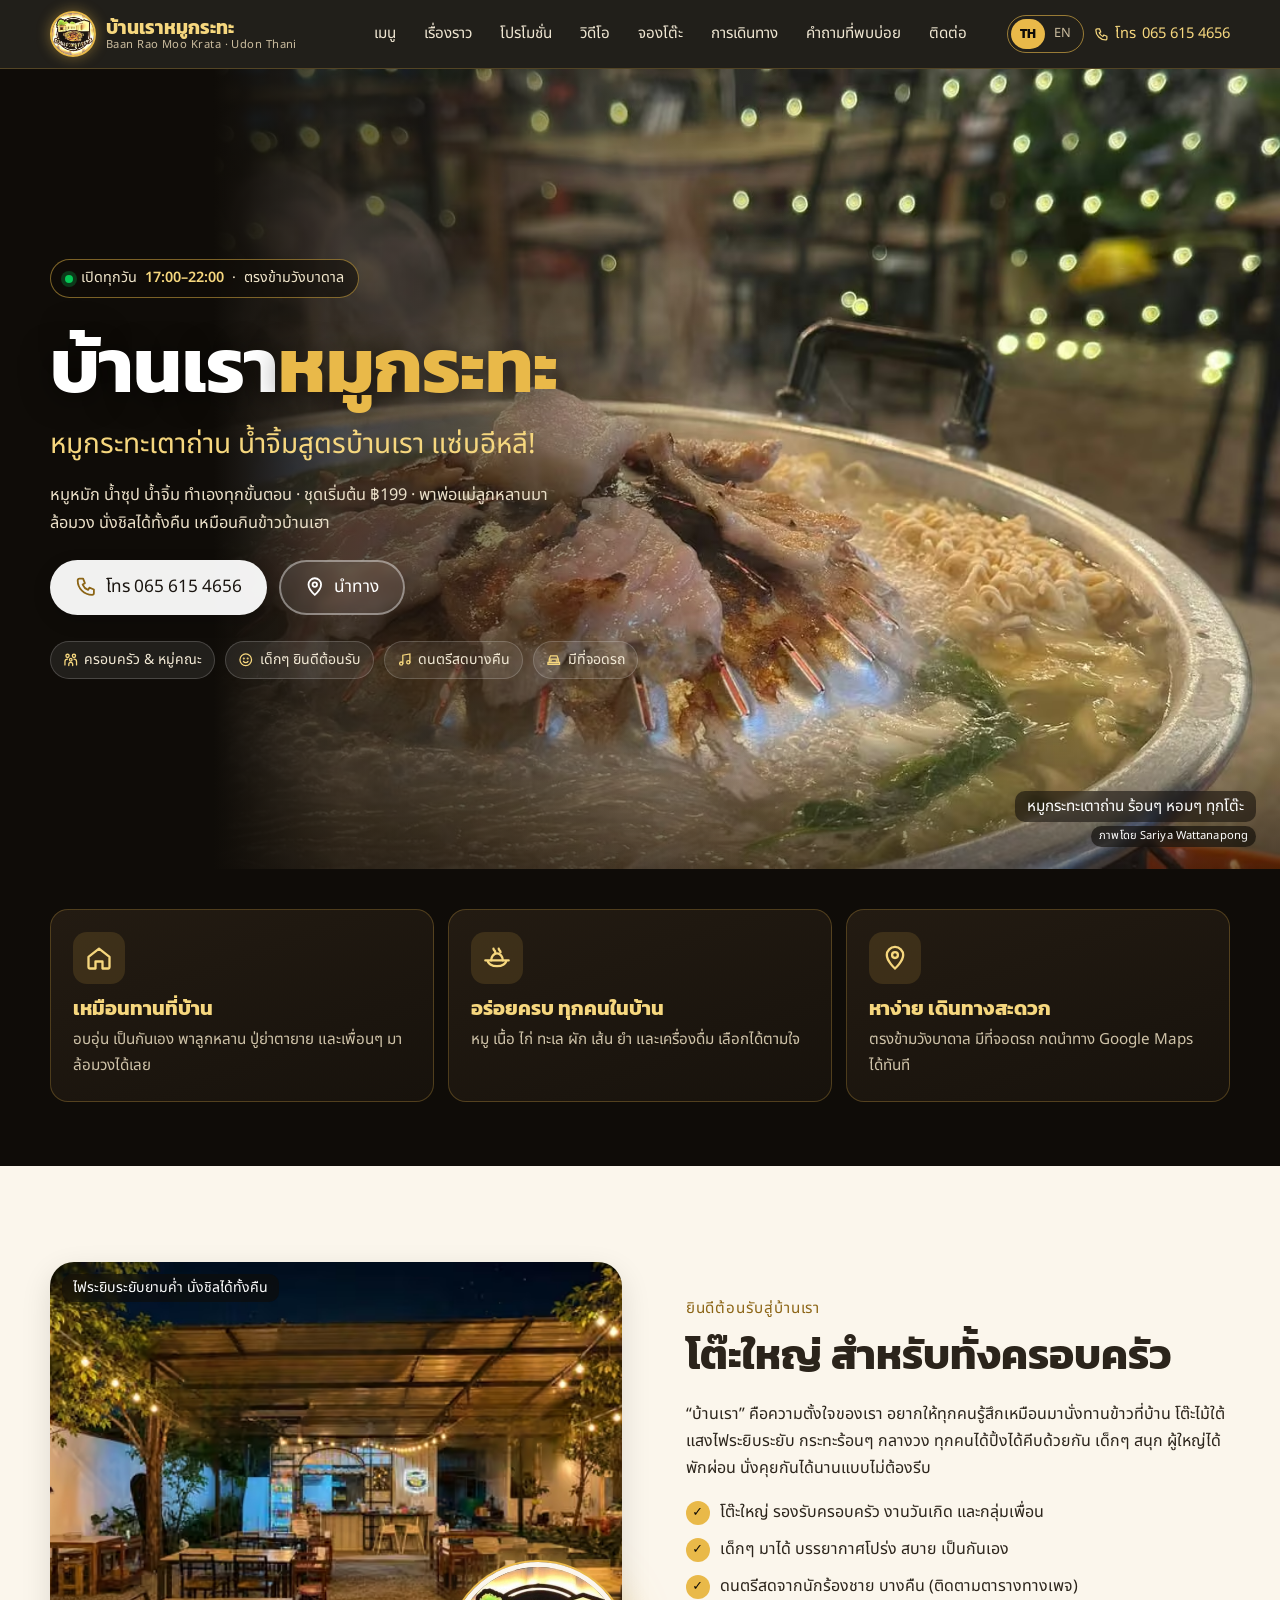
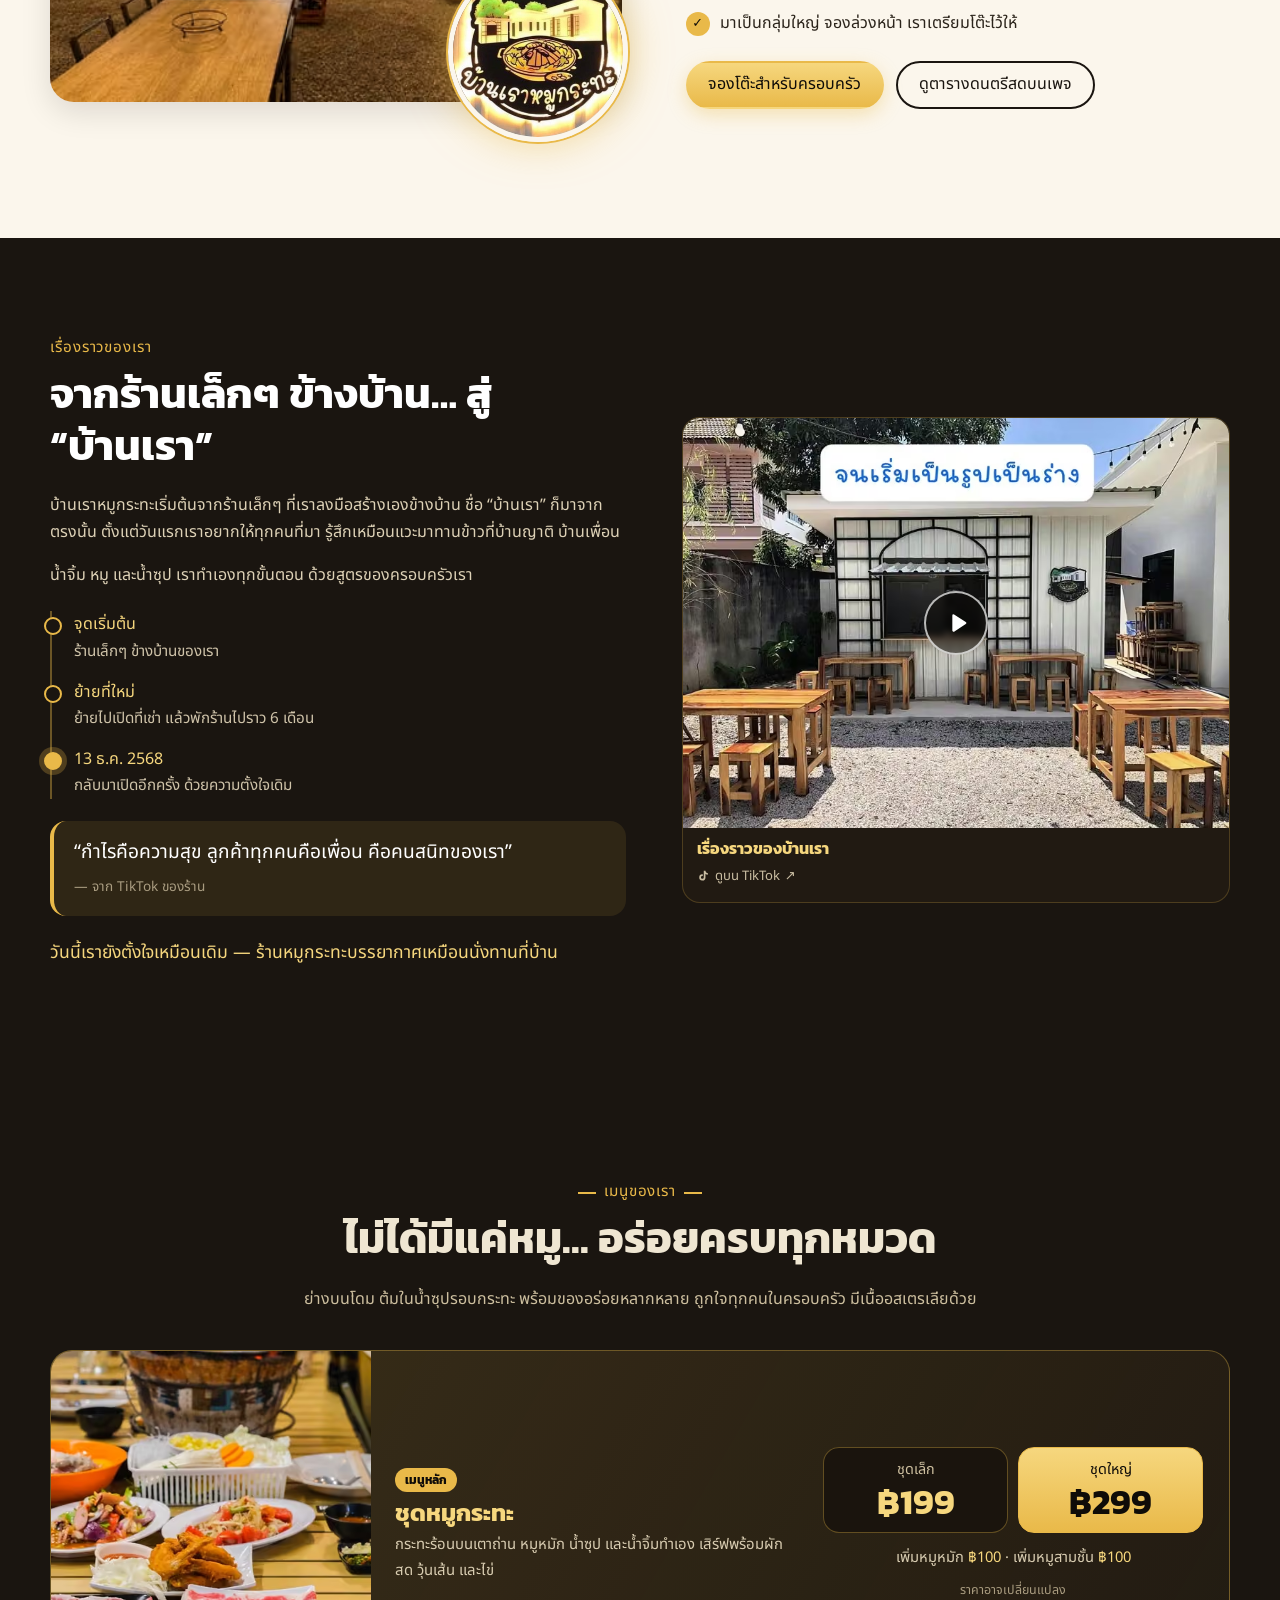
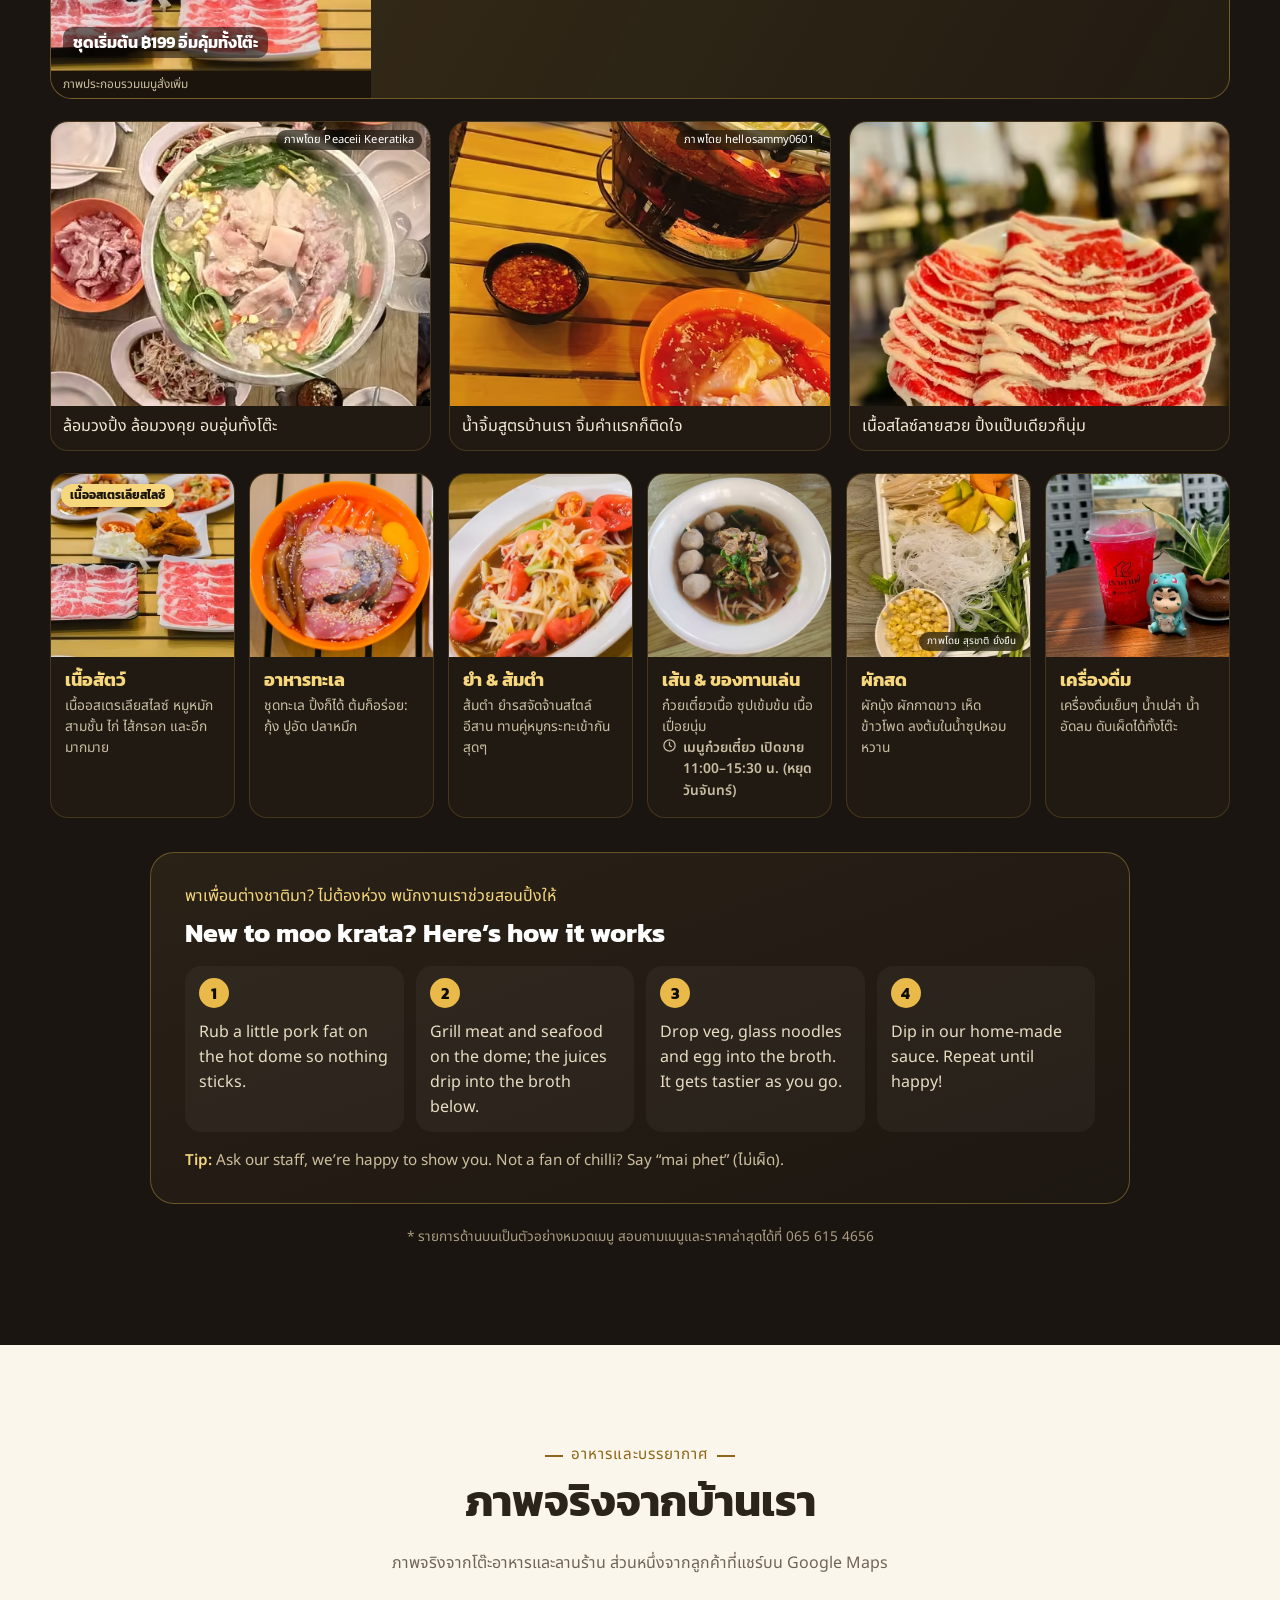
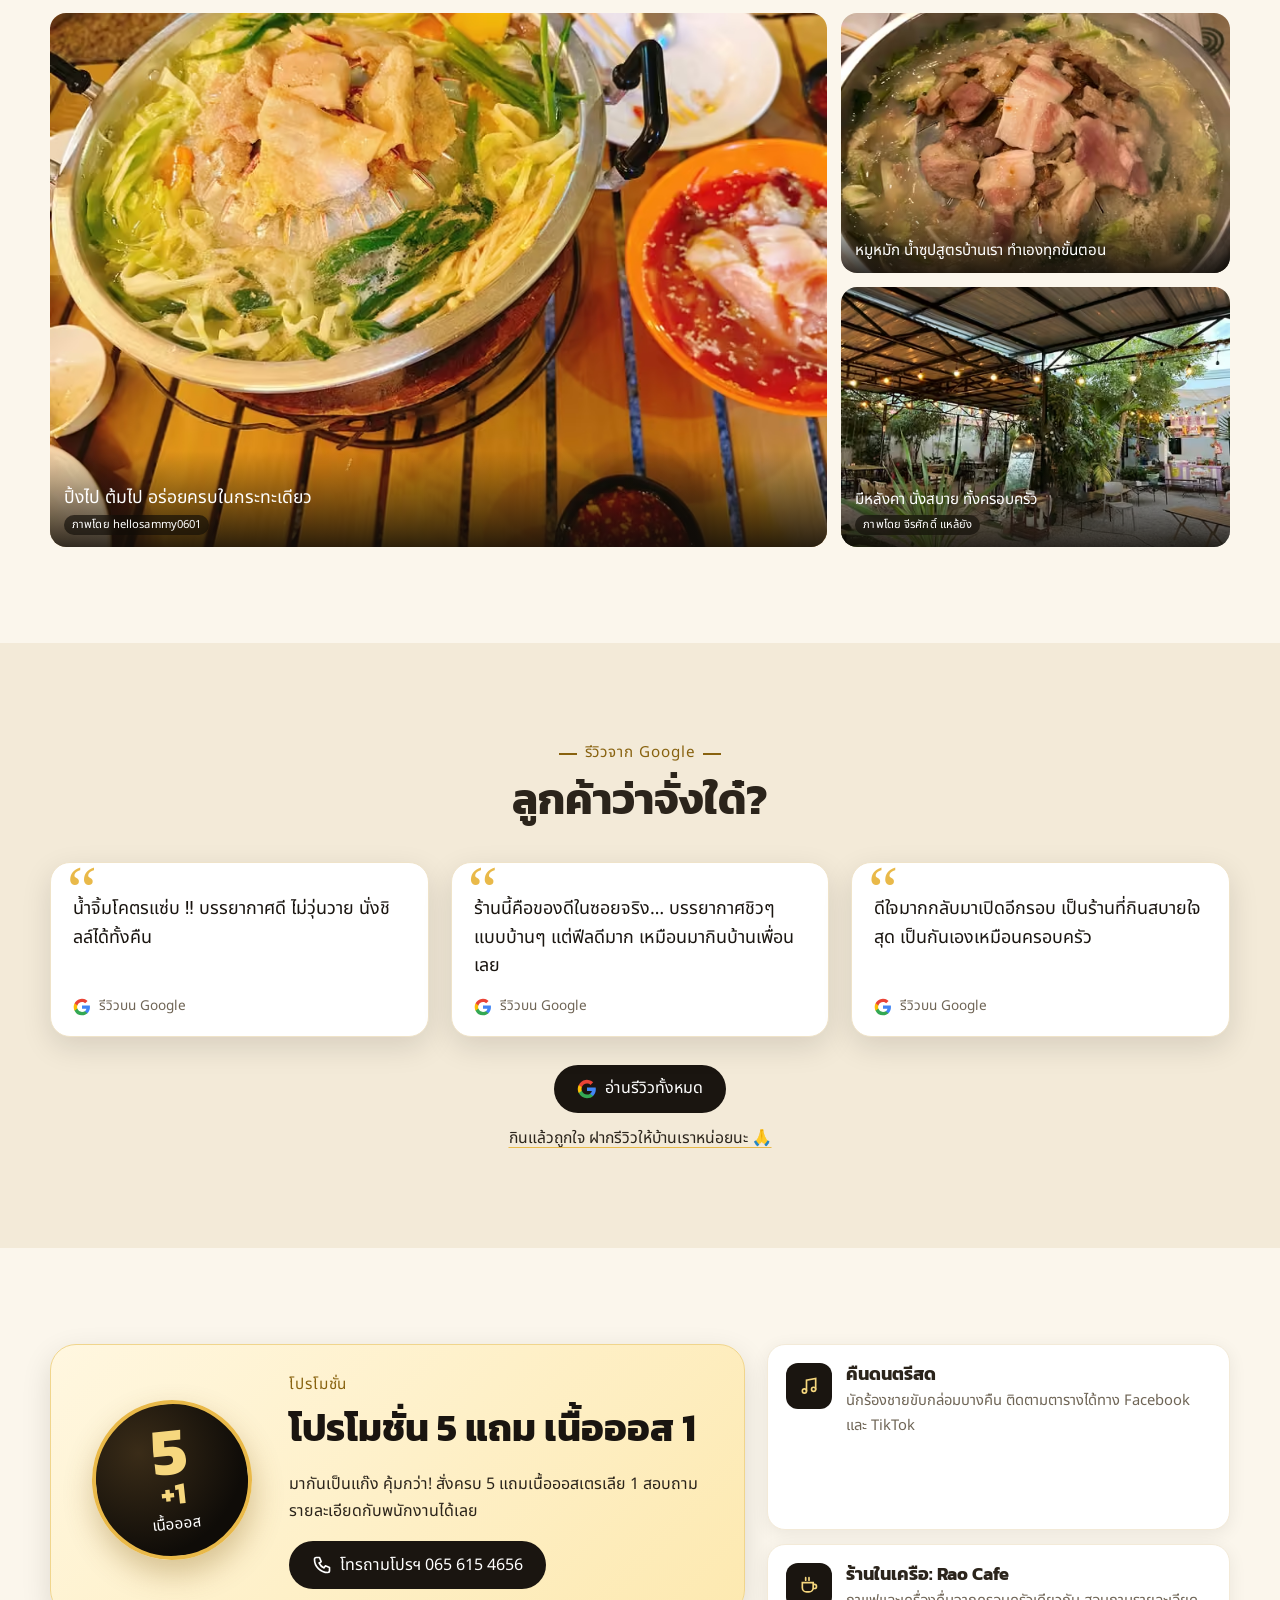
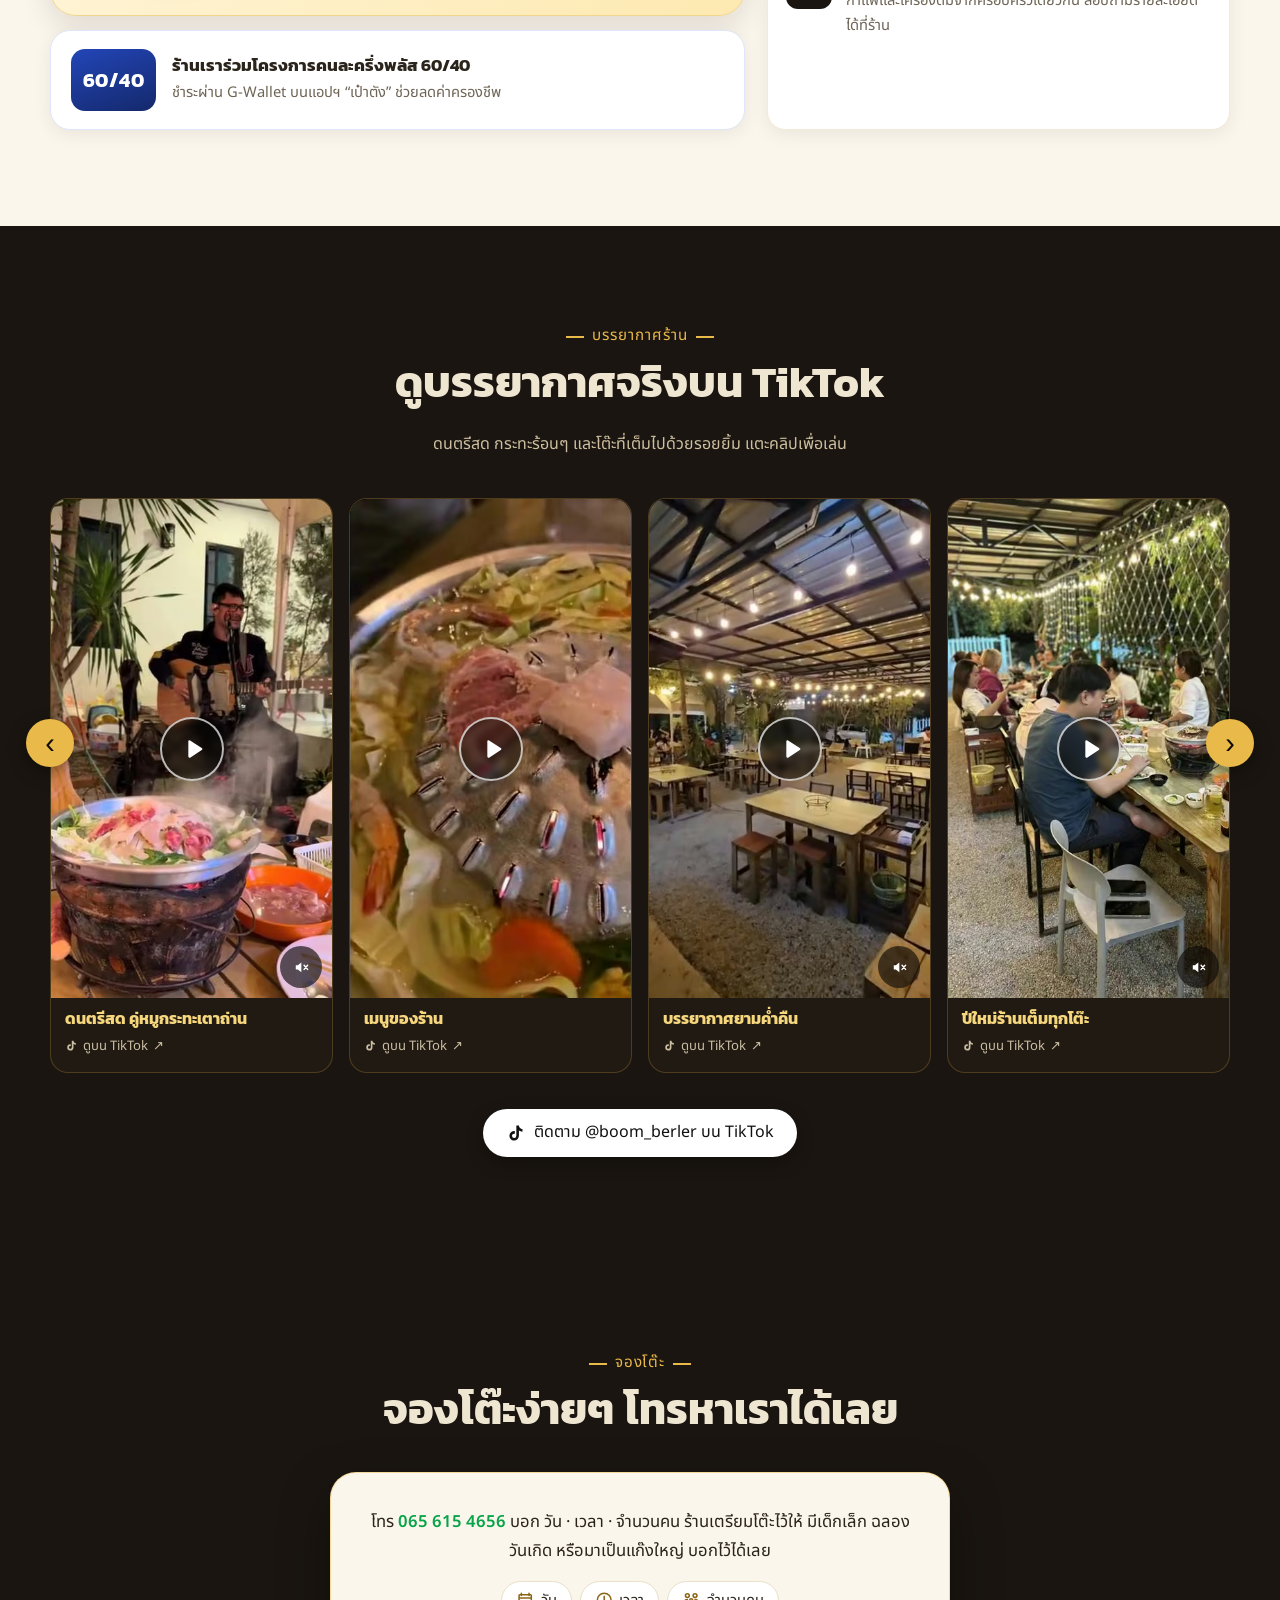
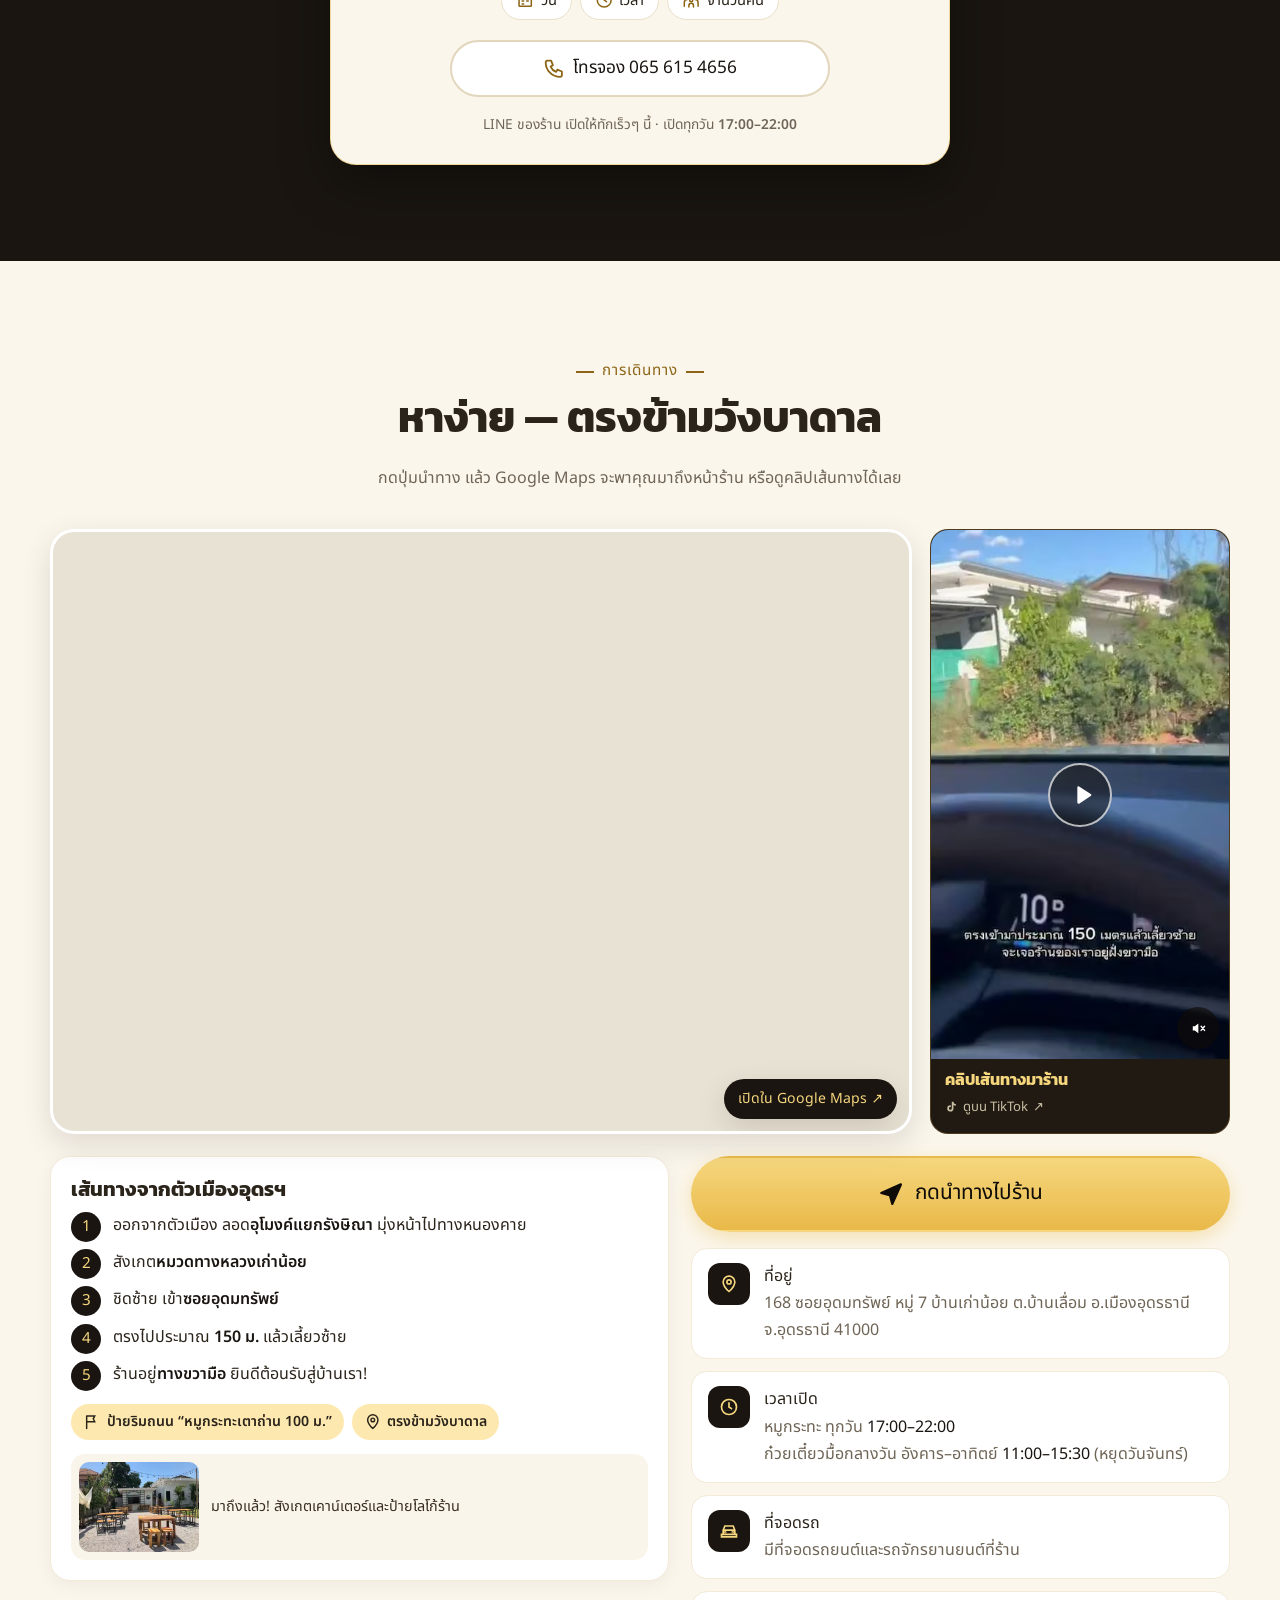
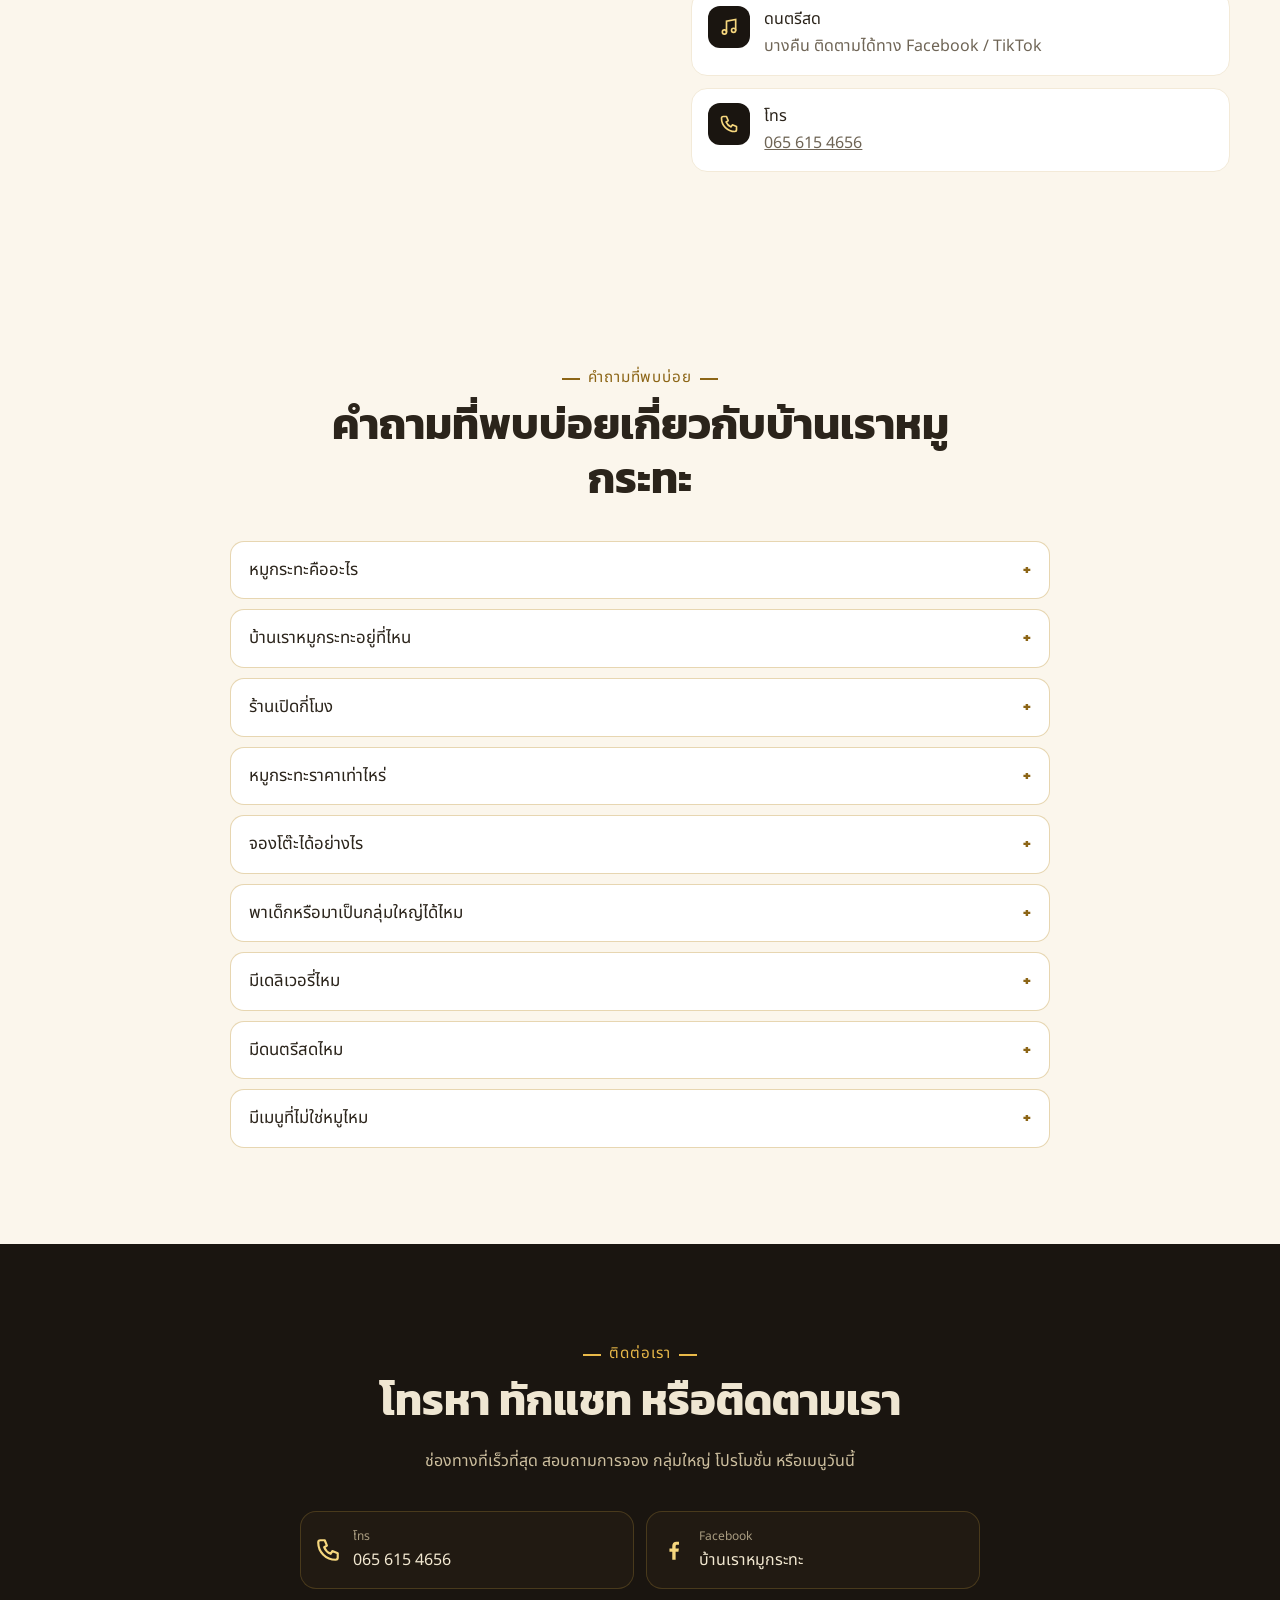
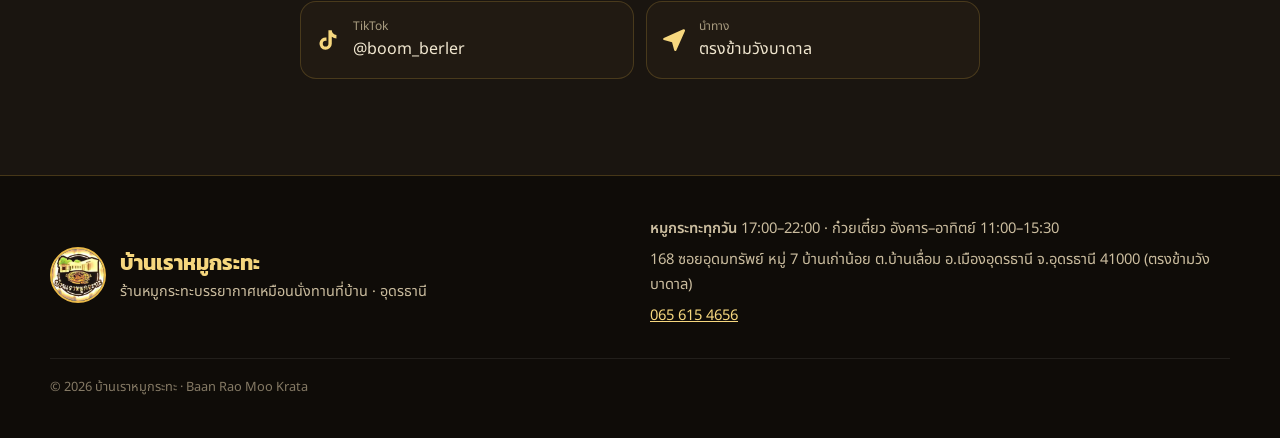
==== commit 556ec40d: "Menu photos r10: owner photos for seafood, sets, salads, noodles (beef noodle soup) and drinks cards" ====
--- a/index.html
+++ b/index.html
@@ -48,7 +48,7 @@
     "https://harmonious-clafoutis-619d0d.netlify.app/images/baanrao-courtyard-dusk-1200.jpg",
     "https://harmonious-clafoutis-619d0d.netlify.app/images/baanrao-dining-area-night-4x3-1200.jpg",
     "https://harmonious-clafoutis-619d0d.netlify.app/images/baanrao-moo-krata-pan-pork-belly-1200.jpg",
-    {"@type": "ImageObject", "contentUrl": "https://harmonious-clafoutis-619d0d.netlify.app/images/baanrao-moo-krata-set-table-1200.jpg", "url": "https://harmonious-clafoutis-619d0d.netlify.app/images/baanrao-moo-krata-set-table-1200.jpg", "creditText": "Sasithonk", "creator": {"@type": "Person", "name": "Sasithonk"}},
+    "https://harmonious-clafoutis-619d0d.netlify.app/images/baanrao-moo-krata-set-charcoal-1200.jpg",
     {"@type": "ImageObject", "contentUrl": "https://harmonious-clafoutis-619d0d.netlify.app/images/baanrao-moo-krata-spread-topdown-1200.jpg", "url": "https://harmonious-clafoutis-619d0d.netlify.app/images/baanrao-moo-krata-spread-topdown-1200.jpg", "creditText": "Peaceii Keeratika", "creator": {"@type": "Person", "name": "Peaceii Keeratika"}}
   ],
   "logo": "https://harmonious-clafoutis-619d0d.netlify.app/images/logo.jpg",
@@ -65,6 +65,11 @@
   "geo": {"@type": "GeoCoordinates", "latitude": 17.440569, "longitude": 102.794069},
   "hasMap": "https://maps.google.com/?cid=10793292857098184680",
   "openingHoursSpecification": [{
+    "@type": "OpeningHoursSpecification",
+    "dayOfWeek": ["Tuesday", "Wednesday", "Thursday", "Friday", "Saturday", "Sunday"],
+    "opens": "11:00",
+    "closes": "15:30"
+  }, {
     "@type": "OpeningHoursSpecification",
     "dayOfWeek": ["Monday", "Tuesday", "Wednesday", "Thursday", "Friday", "Saturday", "Sunday"],
     "opens": "17:00",
@@ -115,11 +120,11 @@
       {"@type": "MenuSection", "name": "เนื้อสัตว์", "description": "เนื้ออสเตรเลียสไลซ์ หมูหมัก สามชั้น ไก่ ไส้กรอก และอีกมากมาย", "hasMenuItem": [
         {"@type": "MenuItem", "name": "เนื้ออสเตรเลียสไลซ์", "description": "เนื้อวัวออสเตรเลียหั่นบาง สำหรับปิ้งบนกระทะ", "image": "https://harmonious-clafoutis-619d0d.netlify.app/images/baanrao-australian-beef-platter-1200.jpg"}
       ]},
-      {"@type": "MenuSection", "name": "อาหารทะเล", "description": "กุ้ง หมึก ปลา หอย ย่างก็ได้ ต้มก็อร่อย"},
+      {"@type": "MenuSection", "name": "อาหารทะเล", "description": "ชุดทะเล ปิ้งก็ได้ ต้มก็อร่อย: กุ้ง ปูอัด ปลาหมึก"},
       {"@type": "MenuSection", "name": "ยำ & ส้มตำ", "description": "ส้มตำ ยำรสจัดจ้านสไตล์อีสาน ทานคู่หมูกระทะเข้ากันสุดๆ"},
-      {"@type": "MenuSection", "name": "เส้น & ของทานเล่น", "description": "วุ้นเส้น มาม่า ยำทะเล และเมนูทานเล่นแบ่งกันทาน"},
+      {"@type": "MenuSection", "name": "เส้น & ของทานเล่น", "description": "ก๋วยเตี๋ยวเนื้อ ซุปเข้มข้น เนื้อเปื่อยนุ่ม (11:00–15:30 น. หยุดวันจันทร์) และวุ้นเส้น มาม่า ยำทะเล เมนูทานเล่นแบ่งกันทาน"},
       {"@type": "MenuSection", "name": "ผักสด", "description": "ผักบุ้ง ผักกาดขาว เห็ด ข้าวโพด ลงต้มในน้ำซุปหอมหวาน"},
-      {"@type": "MenuSection", "name": "เครื่องดื่ม", "description": "น้ำอัดลม น้ำเปล่าเย็นๆ และเครื่องดื่มสำหรับผู้ใหญ่"}
+      {"@type": "MenuSection", "name": "เครื่องดื่ม", "description": "เครื่องดื่มเย็นๆ น้ำเปล่า น้ำอัดลม ดับเผ็ดได้ทั้งโต๊ะ"}
     ]
   },
   "sameAs": [
@@ -135,7 +140,7 @@
   "mainEntity": [
     {"@type": "Question", "name": "หมูกระทะคืออะไร", "acceptedAnswer": {"@type": "Answer", "text": "หมูกระทะคือการปิ้งย่างและต้มแบบไทยบนกระทะทรงโดม ย่างหมูและเนื้อสัตว์บนโดมตรงกลาง ส่วนรอบกระทะเป็นน้ำซุปไว้ต้มผัก วุ้นเส้น และไข่ ที่บ้านเราหมูกระทะใช้เตาถ่าน และทำหมูหมัก น้ำซุป และน้ำจิ้มเองด้วยสูตรของครอบครัว"}},
     {"@type": "Question", "name": "บ้านเราหมูกระทะอยู่ที่ไหน", "acceptedAnswer": {"@type": "Answer", "text": "ร้านอยู่ที่ 168 ซอยอุดมทรัพย์ หมู่ 7 บ้านเก่าน้อย ต.บ้านเลื่อม อ.เมืองอุดรธานี จ.อุดรธานี 41000 ตรงข้ามวังบาดาล จากตัวเมืองอุดรฯ ลอดอุโมงค์แยกรังษิณามุ่งหน้าหนองคาย ผ่านหมวดทางหลวงเก่าน้อย ชิดซ้ายเข้าซอยอุดมทรัพย์ ตรงไปประมาณ 150 ม. แล้วเลี้ยวซ้าย ร้านอยู่ทางขวามือ"}},
-    {"@type": "Question", "name": "ร้านเปิดกี่โมง", "acceptedAnswer": {"@type": "Answer", "text": "เปิดทุกวัน 17:00–22:00 น. รับจองโต๊ะรอบสุดท้าย 21:00 น."}},
+    {"@type": "Question", "name": "ร้านเปิดกี่โมง", "acceptedAnswer": {"@type": "Answer", "text": "หมูกระทะเปิดทุกวัน 17:00–22:00 น. รับจองโต๊ะรอบสุดท้าย 21:00 น. เมนูก๋วยเตี๋ยวมื้อกลางวัน 11:00–15:30 น. วันอังคาร–อาทิตย์ (หยุดวันจันทร์)"}},
     {"@type": "Question", "name": "หมูกระทะราคาเท่าไหร่", "acceptedAnswer": {"@type": "Answer", "text": "ชุดหมูกระทะชุดเล็ก ฿199 ชุดใหญ่ ฿299 เพิ่มหมูหมักหรือหมูสามชั้น ฿100 (ราคาอาจเปลี่ยนแปลง สอบถามราคาล่าสุดได้ที่ 065 615 4656)"}},
     {"@type": "Question", "name": "จองโต๊ะได้อย่างไร", "acceptedAnswer": {"@type": "Answer", "text": "โทรจองที่ 065 615 4656 ทุกวัน 17:00–22:00 กลุ่มมากกว่า 20 ท่านกรุณาโทรจองล่วงหน้า"}},
     {"@type": "Question", "name": "พาเด็กหรือมาเป็นกลุ่มใหญ่ได้ไหม", "acceptedAnswer": {"@type": "Answer", "text": "ได้ ร้านมีโต๊ะใหญ่สำหรับครอบครัว งานวันเกิด และกลุ่มเพื่อน เด็กๆ ยินดีต้อนรับ ถ้ามาเป็นกลุ่มใหญ่แนะนำให้จองล่วงหน้า"}},
@@ -308,7 +313,7 @@
 
     <div class="sets">
       <!-- PHOTOS:sets BEGIN (generated by tools/photos.py: edit that file, then run tools/build_en.py) -->
-<figure class="sets-photo"><picture><source type="image/avif" srcset="images/baanrao-moo-krata-set-table-480.avif 480w, images/baanrao-moo-krata-set-table-800.avif 800w" sizes="(min-width: 960px) 300px, 100vw"><source type="image/webp" srcset="images/baanrao-moo-krata-set-table-480.webp 480w, images/baanrao-moo-krata-set-table-800.webp 800w" sizes="(min-width: 960px) 300px, 100vw"><img class="sets-img" src="images/baanrao-moo-krata-set-table-480.jpg" srcset="images/baanrao-moo-krata-set-table-480.jpg 480w, images/baanrao-moo-krata-set-table-800.jpg 800w" sizes="(min-width: 960px) 300px, 100vw" alt="ชุดหมูกระทะจัดเต็มโต๊ะยาว น้ำจิ้ม ผักสด ข้าวโพด และจานหมูกับทะเล ร้านบ้านเราหมูกระทะ อุดรธานี" data-en-alt="A long table set for moo krata at Baan Rao, Udon Thani: dipping sauces, fresh veg, corn and a pork and seafood plate" width="480" height="480" loading="lazy" decoding="async"></picture><figcaption><span data-en="Sets from ฿199. Great value for the whole table.">ชุดเริ่มต้น ฿199 อิ่มคุ้มทั้งโต๊ะ</span></figcaption><small class="pcredit" data-en="Photo: Sasithonk">ภาพโดย Sasithonk</small></figure>
+<figure class="sets-photo has-note"><picture><source type="image/avif" srcset="images/baanrao-moo-krata-set-charcoal-480.avif 480w, images/baanrao-moo-krata-set-charcoal-800.avif 800w" sizes="(min-width: 960px) 300px, 100vw"><source type="image/webp" srcset="images/baanrao-moo-krata-set-charcoal-480.webp 480w, images/baanrao-moo-krata-set-charcoal-800.webp 800w" sizes="(min-width: 960px) 300px, 100vw"><img class="sets-img" src="images/baanrao-moo-krata-set-charcoal-480.jpg" srcset="images/baanrao-moo-krata-set-charcoal-480.jpg 480w, images/baanrao-moo-krata-set-charcoal-800.jpg 800w" sizes="(min-width: 960px) 300px, 100vw" alt="ชุดหมูกระทะเตาถ่านครบชุด เตาถ่าน ชามน้ำซุป ถาดผัก ยำ ส้มตำ ปีกไก่ และเนื้อสไลซ์สองจาน บ้านเราหมูกระทะ" data-en-alt="A full charcoal moo krata set at Baan Rao Moo Krata: grill, broth bowl, vegetable tray, yam, som tam, chicken wings and two plates of sliced meat" width="480" height="480" loading="lazy" decoding="async"></picture><small class="sets-note" data-en="Pictured with extra side dishes">ภาพประกอบรวมเมนูสั่งเพิ่ม</small><figcaption><span data-en="Sets from ฿199. Great value for the whole table.">ชุดเริ่มต้น ฿199 อิ่มคุ้มทั้งโต๊ะ</span></figcaption></figure>
 <!-- PHOTOS:sets END -->
       <div class="sets-body">
         <span class="tag" data-en="Signature">เมนูหลัก</span>
@@ -327,7 +332,7 @@
 <div class="menu-photos mp-n3">
   <figure class="mp"><picture><source type="image/avif" srcset="images/baanrao-moo-krata-spread-topdown-480.avif 480w, images/baanrao-moo-krata-spread-topdown-800.avif 800w" sizes="(min-width: 960px) 360px, (min-width: 640px) 33vw, 100vw"><source type="image/webp" srcset="images/baanrao-moo-krata-spread-topdown-480.webp 480w, images/baanrao-moo-krata-spread-topdown-800.webp 800w" sizes="(min-width: 960px) 360px, (min-width: 640px) 33vw, 100vw"><img src="images/baanrao-moo-krata-spread-topdown-480.jpg" srcset="images/baanrao-moo-krata-spread-topdown-480.jpg 480w, images/baanrao-moo-krata-spread-topdown-800.jpg 800w" sizes="(min-width: 960px) 360px, (min-width: 640px) 33vw, 100vw" alt="หมูกระทะมุมสูง กระทะน้ำซุป หมูสไลซ์ ข้าวโพด ผัก และน้ำจิ้ม ล้อมวงบนโต๊ะ บ้านเราหมูกระทะ" data-en-alt="Moo krata from above at Baan Rao: the pan with broth, sliced pork, corn, vegetables and dipping sauces around it" width="480" height="600" loading="lazy" decoding="async"></picture><small class="pcredit" data-en="Photo: Peaceii Keeratika">ภาพโดย Peaceii Keeratika</small><figcaption><span data-en="Grill, chat, share: the whole table together.">ล้อมวงปิ้ง ล้อมวงคุย อบอุ่นทั้งโต๊ะ</span></figcaption></figure>
   <figure class="mp"><picture><source type="image/avif" srcset="images/baanrao-charcoal-stove-dipping-sauce-480.avif 480w, images/baanrao-charcoal-stove-dipping-sauce-800.avif 800w" sizes="(min-width: 960px) 360px, (min-width: 640px) 33vw, 50vw"><source type="image/webp" srcset="images/baanrao-charcoal-stove-dipping-sauce-480.webp 480w, images/baanrao-charcoal-stove-dipping-sauce-800.webp 800w" sizes="(min-width: 960px) 360px, (min-width: 640px) 33vw, 50vw"><img src="images/baanrao-charcoal-stove-dipping-sauce-480.jpg" srcset="images/baanrao-charcoal-stove-dipping-sauce-480.jpg 480w, images/baanrao-charcoal-stove-dipping-sauce-800.jpg 800w" sizes="(min-width: 960px) 360px, (min-width: 640px) 33vw, 50vw" alt="เตาถ่านหมูกระทะไฟแดงร้อน ถ้วยน้ำจิ้มสูตรบ้านเรา และชามหมูหมัก บนโต๊ะไม้ บ้านเราหมูกระทะ" data-en-alt="A glowing charcoal stove under the pan, a bowl of our dipping sauce and marinated pork on a wooden table at Baan Rao" width="480" height="600" loading="lazy" decoding="async"></picture><small class="pcredit" data-en="Photo: hellosammy0601">ภาพโดย hellosammy0601</small><figcaption><span data-en="Our family’s own dipping sauce. One dip and you’re hooked.">น้ำจิ้มสูตรบ้านเรา <span class="nw">จิ้มคำแรกก็ติดใจ</span></span></figcaption></figure>
-  <figure class="mp"><picture><source type="image/avif" srcset="images/baanrao-somtam-papaya-salad-480.avif 480w, images/baanrao-somtam-papaya-salad-800.avif 800w" sizes="(min-width: 960px) 360px, (min-width: 640px) 33vw, 50vw"><source type="image/webp" srcset="images/baanrao-somtam-papaya-salad-480.webp 480w, images/baanrao-somtam-papaya-salad-800.webp 800w" sizes="(min-width: 960px) 360px, (min-width: 640px) 33vw, 50vw"><img src="images/baanrao-somtam-papaya-salad-480.jpg" srcset="images/baanrao-somtam-papaya-salad-480.jpg 480w, images/baanrao-somtam-papaya-salad-800.jpg 800w" sizes="(min-width: 960px) 360px, (min-width: 640px) 33vw, 50vw" alt="ส้มตำมะละกอใส่กุ้งแห้ง ถั่วแระ มะเขือเทศ และมะนาว ร้านบ้านเราหมูกระทะ อุดรธานี" data-en-alt="Som tam (green papaya salad) with dried shrimp, soybeans, tomato and lime at Baan Rao Moo Krata, Udon Thani" width="480" height="600" loading="lazy" decoding="async"></picture><small class="pcredit" data-en="Photo: &lt;span lang=&quot;th&quot;&gt;จีรศักดิ์ แหล้ยัง&lt;/span&gt;">ภาพโดย จีรศักดิ์ แหล้ยัง</small><figcaption><span data-en="Spicy papaya salad, the perfect side">ส้มตำแซ่บๆ คู่หมูกระทะ</span></figcaption></figure>
+  <figure class="mp"><picture><source media="(min-width: 960px)" type="image/avif" srcset="images/baanrao-sliced-beef-plate-night-4x3-480.avif 480w, images/baanrao-sliced-beef-plate-night-4x3-800.avif 800w" sizes="(min-width: 960px) 360px, (min-width: 640px) 33vw, 50vw"><source media="(min-width: 960px)" type="image/webp" srcset="images/baanrao-sliced-beef-plate-night-4x3-480.webp 480w, images/baanrao-sliced-beef-plate-night-4x3-800.webp 800w" sizes="(min-width: 960px) 360px, (min-width: 640px) 33vw, 50vw"><source type="image/avif" srcset="images/baanrao-sliced-beef-plate-night-4x5-480.avif 480w, images/baanrao-sliced-beef-plate-night-4x5-800.avif 800w" sizes="(min-width: 960px) 360px, (min-width: 640px) 33vw, 50vw"><source type="image/webp" srcset="images/baanrao-sliced-beef-plate-night-4x5-480.webp 480w, images/baanrao-sliced-beef-plate-night-4x5-800.webp 800w" sizes="(min-width: 960px) 360px, (min-width: 640px) 33vw, 50vw"><img src="images/baanrao-sliced-beef-plate-night-4x5-480.jpg" srcset="images/baanrao-sliced-beef-plate-night-4x5-480.jpg 480w, images/baanrao-sliced-beef-plate-night-4x5-800.jpg 800w" sizes="(min-width: 960px) 360px, (min-width: 640px) 33vw, 50vw" alt="เนื้อสไลซ์ลายสวยเต็มจาน ท่ามกลางไฟประดับยามค่ำ บ้านเราหมูกระทะ" data-en-alt="A plate of marbled sliced beef under fairy lights at night, Baan Rao Moo Krata" width="480" height="600" loading="lazy" decoding="async"></picture><figcaption><span data-en="Beautifully marbled sliced beef, tender after a quick grill">เนื้อสไลซ์ลายสวย ปิ้งแป๊บเดียวก็นุ่ม</span></figcaption></figure>
 </div>
 <!-- PHOTOS:menu-photos END -->
 
@@ -341,21 +346,21 @@
       </article>
       <article class="menu-card">
         <!-- PHOTOS:menu-card-seafood BEGIN (generated by tools/photos.py: edit that file, then run tools/build_en.py) -->
-<div class="mc-pic"><picture><source type="image/avif" srcset="images/baanrao-prawn-salad-seafood-480.avif 480w, images/baanrao-prawn-salad-seafood-800.avif 800w" sizes="(min-width: 960px) 200px, (min-width: 640px) 33vw, 50vw"><source type="image/webp" srcset="images/baanrao-prawn-salad-seafood-480.webp 480w, images/baanrao-prawn-salad-seafood-800.webp 800w" sizes="(min-width: 960px) 200px, (min-width: 640px) 33vw, 50vw"><img src="images/baanrao-prawn-salad-seafood-480.jpg" srcset="images/baanrao-prawn-salad-seafood-480.jpg 480w, images/baanrao-prawn-salad-seafood-800.jpg 800w" sizes="(min-width: 960px) 200px, (min-width: 640px) 33vw, 50vw" alt="เมนูแซ่บใส่กุ้งตัวโต ข้าวโพด มะเขือเทศ หอมใหญ่ และต้นหอม ร้านบ้านเราหมูกระทะ อุดรธานี" data-en-alt="A spicy Thai dish with big prawns, corn, tomato, onion and spring onion at Baan Rao Moo Krata, Udon Thani" width="480" height="480" loading="lazy" decoding="async"></picture><small class="pcredit" data-en="Photo: hellosammy0601">ภาพโดย hellosammy0601</small></div>
+<div class="mc-pic"><picture><source type="image/avif" srcset="images/baanrao-seafood-suki-bowl-480.avif 480w, images/baanrao-seafood-suki-bowl-800.avif 800w" sizes="(min-width: 960px) 200px, (min-width: 640px) 33vw, 50vw"><source type="image/webp" srcset="images/baanrao-seafood-suki-bowl-480.webp 480w, images/baanrao-seafood-suki-bowl-800.webp 800w" sizes="(min-width: 960px) 200px, (min-width: 640px) 33vw, 50vw"><img src="images/baanrao-seafood-suki-bowl-480.jpg" srcset="images/baanrao-seafood-suki-bowl-480.jpg 480w, images/baanrao-seafood-suki-bowl-800.jpg 800w" sizes="(min-width: 960px) 200px, (min-width: 640px) 33vw, 50vw" alt="ชุดทะเลลงต้ม กุ้ง ปูอัด ปลาหมึก หมูสไลซ์ และไข่ ในชามน้ำซุป บ้านเราหมูกระทะ" data-en-alt="Seafood for the broth: prawns, crab sticks, squid, sliced pork and eggs in a bowl at Baan Rao Moo Krata" width="480" height="480" loading="lazy" decoding="async"></picture></div>
 <!-- PHOTOS:menu-card-seafood END -->
-        <div class="mc-body"><h3 data-en="Seafood">อาหารทะเล</h3><p data-en="Shrimp, squid, fish and mussels — great on the grill or in the broth.">กุ้ง หมึก ปลา หอย ย่างก็ได้ ต้มก็อร่อย</p></div>
+        <div class="mc-body"><h3 data-en="Seafood">อาหารทะเล</h3><p data-en="Seafood to grill or simmer in the broth: prawns, crab sticks and squid">ชุดทะเล ปิ้งก็ได้ ต้มก็อร่อย: กุ้ง ปูอัด ปลาหมึก</p></div>
       </article>
       <article class="menu-card">
         <!-- PHOTOS:menu-card-salads BEGIN (generated by tools/photos.py: edit that file, then run tools/build_en.py) -->
-<div class="mc-pic"><picture><source type="image/avif" srcset="images/baanrao-somtam-plate-480.avif 480w, images/baanrao-somtam-plate-800.avif 800w" sizes="(min-width: 960px) 200px, (min-width: 640px) 33vw, 50vw"><source type="image/webp" srcset="images/baanrao-somtam-plate-480.webp 480w, images/baanrao-somtam-plate-800.webp 800w" sizes="(min-width: 960px) 200px, (min-width: 640px) 33vw, 50vw"><img src="images/baanrao-somtam-plate-480.jpg" srcset="images/baanrao-somtam-plate-480.jpg 480w, images/baanrao-somtam-plate-800.jpg 800w" sizes="(min-width: 960px) 200px, (min-width: 640px) 33vw, 50vw" alt="ส้มตำมะละกอจานใหญ่ ใส่มะเขือเทศ ถั่วฝักยาว และถั่วลิสง ร้านบ้านเราหมูกระทะ อุดรธานี" data-en-alt="A big plate of som tam (green papaya salad) with tomato, long beans and peanuts at Baan Rao Moo Krata, Udon Thani" width="480" height="480" loading="lazy" decoding="async"></picture><small class="pcredit" data-en="Photo: Peaceii Keeratika">ภาพโดย Peaceii Keeratika</small></div>
+<div class="mc-pic"><picture><source type="image/avif" srcset="images/baanrao-somtam-oval-plate-480.avif 480w, images/baanrao-somtam-oval-plate-800.avif 800w" sizes="(min-width: 960px) 200px, (min-width: 640px) 33vw, 50vw"><source type="image/webp" srcset="images/baanrao-somtam-oval-plate-480.webp 480w, images/baanrao-somtam-oval-plate-800.webp 800w" sizes="(min-width: 960px) 200px, (min-width: 640px) 33vw, 50vw"><img src="images/baanrao-somtam-oval-plate-480.jpg" srcset="images/baanrao-somtam-oval-plate-480.jpg 480w, images/baanrao-somtam-oval-plate-800.jpg 800w" sizes="(min-width: 960px) 200px, (min-width: 640px) 33vw, 50vw" alt="ส้มตำไทยใส่มะเขือเทศจานรี บ้านเราหมูกระทะ" data-en-alt="Som tam (green papaya salad) with tomatoes on an oval plate at Baan Rao Moo Krata" width="480" height="480" loading="lazy" decoding="async"></picture></div>
 <!-- PHOTOS:menu-card-salads END -->
         <div class="mc-body"><h3 data-en="Salads &amp; som tam">ยำ &amp; ส้มตำ</h3><p data-en="Zingy, spicy Isan-style salads to go with the grill.">ส้มตำ ยำรสจัดจ้านสไตล์อีสาน ทานคู่หมูกระทะเข้ากันสุดๆ</p></div>
       </article>
       <article class="menu-card">
         <!-- PHOTOS:menu-card-noodles BEGIN (generated by tools/photos.py: edit that file, then run tools/build_en.py) -->
-<div class="mc-pic"><picture><source type="image/avif" srcset="images/baanrao-yam-woon-sen-talay-square-480.avif 480w, images/baanrao-yam-woon-sen-talay-square-800.avif 800w" sizes="(min-width: 960px) 200px, (min-width: 640px) 33vw, 50vw"><source type="image/webp" srcset="images/baanrao-yam-woon-sen-talay-square-480.webp 480w, images/baanrao-yam-woon-sen-talay-square-800.webp 800w" sizes="(min-width: 960px) 200px, (min-width: 640px) 33vw, 50vw"><img src="images/baanrao-yam-woon-sen-talay-square-480.jpg" srcset="images/baanrao-yam-woon-sen-talay-square-480.jpg 480w, images/baanrao-yam-woon-sen-talay-square-800.jpg 800w" sizes="(min-width: 960px) 200px, (min-width: 640px) 33vw, 50vw" alt="ยำวุ้นเส้นทะเลรสจัดจ้าน กุ้ง หอยแมลงภู่ ไส้กรอก มะเขือเทศ หอมใหญ่ และขึ้นฉ่าย ในจานขาว ร้านบ้านเราหมูกระทะ อุดรธานี" data-en-alt="Spicy glass-noodle seafood salad (yam woon sen talay) with shrimp, a mussel, Thai sausage, tomato, onion and Chinese celery on a white plate at Baan Rao Moo Krata, Udon Thani" width="480" height="480" loading="lazy" decoding="async"></picture><small class="pcredit" data-en="Photo: &lt;span lang=&quot;th&quot;&gt;อภิสิทธิ์ นวลปักษี&lt;/span&gt;">ภาพโดย อภิสิทธิ์ นวลปักษี</small></div>
+<div class="mc-pic"><picture><source type="image/avif" srcset="images/baanrao-beef-noodle-soup-480.avif 480w, images/baanrao-beef-noodle-soup-800.avif 800w" sizes="(min-width: 960px) 200px, (min-width: 640px) 33vw, 50vw"><source type="image/webp" srcset="images/baanrao-beef-noodle-soup-480.webp 480w, images/baanrao-beef-noodle-soup-800.webp 800w" sizes="(min-width: 960px) 200px, (min-width: 640px) 33vw, 50vw"><img src="images/baanrao-beef-noodle-soup-480.jpg" srcset="images/baanrao-beef-noodle-soup-480.jpg 480w, images/baanrao-beef-noodle-soup-800.jpg 800w" sizes="(min-width: 960px) 200px, (min-width: 640px) 33vw, 50vw" alt="ก๋วยเตี๋ยวเนื้อน้ำตก เนื้อเปื่อย ลูกชิ้นเนื้อ และถั่วงอก บ้านเราหมูกระทะ" data-en-alt="Beef noodle soup with tender beef, beef balls and bean sprouts at Baan Rao Moo Krata" width="480" height="480" loading="lazy" decoding="async"></picture></div>
 <!-- PHOTOS:menu-card-noodles END -->
-        <div class="mc-body"><h3 data-en="Noodles &amp; sides">เส้น &amp; ของทานเล่น</h3><p data-en="Glass noodles, instant noodles, spicy seafood dishes and shareable sides.">วุ้นเส้น มาม่า ยำทะเล และเมนูทานเล่นแบ่งกันทาน</p></div>
+        <div class="mc-body"><h3 data-en="Noodles &amp; sides">เส้น &amp; ของทานเล่น</h3><p data-en="Beef noodle soup with a rich broth and tender beef">ก๋วยเตี๋ยวเนื้อ ซุปเข้มข้น เนื้อเปื่อยนุ่ม</p><p class="mc-note"><svg class="i" aria-hidden="true"><use href="#i-clock"/></svg><span data-en="Noodle soup served 11:00–15:30, closed Mondays">เมนูก๋วยเตี๋ยว เปิดขาย 11:00–15:30 น. (หยุดวันจันทร์)</span></p></div>
       </article>
       <article class="menu-card">
         <!-- PHOTOS:menu-card-veg BEGIN (generated by tools/photos.py: edit that file, then run tools/build_en.py) -->
@@ -365,9 +370,9 @@
       </article>
       <article class="menu-card">
         <!-- PHOTOS:menu-card-drinks BEGIN (generated by tools/photos.py: edit that file, then run tools/build_en.py) -->
-<div class="mc-pic"><picture><source type="image/avif" srcset="images/baanrao-menu-placeholder-drinks-480.avif 480w, images/baanrao-menu-placeholder-drinks-800.avif 800w" sizes="(min-width: 960px) 200px, (min-width: 640px) 50vw, 100vw"><source type="image/webp" srcset="images/baanrao-menu-placeholder-drinks-480.webp 480w, images/baanrao-menu-placeholder-drinks-800.webp 800w" sizes="(min-width: 960px) 200px, (min-width: 640px) 50vw, 100vw"><img src="images/baanrao-menu-placeholder-drinks-480.jpg" srcset="images/baanrao-menu-placeholder-drinks-480.jpg 480w, images/baanrao-menu-placeholder-drinks-800.jpg 800w" sizes="(min-width: 960px) 200px, (min-width: 640px) 50vw, 100vw" alt="ภาพตัวอย่าง ไม่ใช่ภาพจริงจากร้าน: ภาพลายเส้นสีทอง เครื่องดื่มเย็นใส่น้ำแข็งและหลอดสองแก้ว กับขวดน้ำเปล่า" data-en-alt="Sample image, not a real photo from the restaurant: gold line drawing of two iced drinks with straws and a bottle of water" width="480" height="480" loading="lazy" decoding="async"></picture><small class="mc-sample" data-en="Sample photo">ภาพตัวอย่าง</small></div>
+<div class="mc-pic"><picture><source type="image/avif" srcset="images/baanrao-iced-red-soda-480.avif 480w, images/baanrao-iced-red-soda-800.avif 800w" sizes="(min-width: 960px) 200px, (min-width: 640px) 50vw, 100vw"><source type="image/webp" srcset="images/baanrao-iced-red-soda-480.webp 480w, images/baanrao-iced-red-soda-800.webp 800w" sizes="(min-width: 960px) 200px, (min-width: 640px) 50vw, 100vw"><img src="images/baanrao-iced-red-soda-480.jpg" srcset="images/baanrao-iced-red-soda-480.jpg 480w, images/baanrao-iced-red-soda-800.jpg 800w" sizes="(min-width: 960px) 200px, (min-width: 640px) 50vw, 100vw" alt="น้ำแดงโซดาเย็นในแก้วเราคาเฟ่ บ้านเราหมูกระทะ" data-en-alt="Iced red soda in a Rao Cafe cup at Baan Rao Moo Krata" width="480" height="480" loading="lazy" decoding="async"></picture></div>
 <!-- PHOTOS:menu-card-drinks END -->
-        <div class="mc-body"><h3 data-en="Drinks">เครื่องดื่ม</h3><p data-en="Ice-cold soft drinks, water and drinks for the grown-ups.">น้ำอัดลม น้ำเปล่าเย็นๆ และเครื่องดื่มสำหรับผู้ใหญ่</p></div>
+        <div class="mc-body"><h3 data-en="Drinks">เครื่องดื่ม</h3><p data-en="Ice-cold soft drinks and water to cool the spice">เครื่องดื่มเย็นๆ น้ำเปล่า น้ำอัดลม ดับเผ็ดได้ทั้งโต๊ะ</p></div>
       </article>
     </div>
     <aside class="howto" id="how-to-eat" lang="en" aria-labelledby="howtoTitle">
@@ -718,7 +723,7 @@
         <a class="btn btn-gold btn-xl btn-block" href="https://www.google.com/maps/dir/?api=1&destination=17.440569,102.794069" target="_blank" rel="noopener"><svg class="i"><use href="#i-nav"/></svg><span data-en="Get directions">กดนำทางไปร้าน</span></a>
         <ul class="info-list">
           <li><span class="ii"><svg class="i"><use href="#i-pin"/></svg></span><div><b data-en="Address">ที่อยู่</b><p data-en="168 Soi Udom Sap, Moo 7, Ban Kao Noi, Ban Lueam, Mueang Udon Thani, Udon Thani 41000">168 ซอยอุดมทรัพย์ หมู่ 7 บ้านเก่าน้อย ต.บ้านเลื่อม อ.เมืองอุดรธานี จ.อุดรธานี 41000</p></div></li>
-          <li><span class="ii"><svg class="i"><use href="#i-clock"/></svg></span><div><b data-en="Opening hours">เวลาเปิด</b><p><span data-en="Every day">ทุกวัน</span> <b class="js-hours">17:00–22:00</b></p></div></li>
+          <li><span class="ii"><svg class="i"><use href="#i-clock"/></svg></span><div><b data-en="Opening hours">เวลาเปิด</b><p><span data-en="Moo krata, every day">หมูกระทะ ทุกวัน</span> <b class="js-hours">17:00–22:00</b><br><span data-en="Lunch noodle soup, Tue–Sun">ก๋วยเตี๋ยวมื้อกลางวัน อังคาร–อาทิตย์</span> <b>11:00–15:30</b> <span data-en="(closed Mondays)">(หยุดวันจันทร์)</span></p></div></li>
           <li><span class="ii"><svg class="i"><use href="#i-car"/></svg></span><div><b data-en="Parking">ที่จอดรถ</b><p data-en="Parking available for cars and motorbikes at the restaurant.">มีที่จอดรถยนต์และรถจักรยานยนต์ที่ร้าน</p></div></li>
           <li><span class="ii"><svg class="i"><use href="#i-music"/></svg></span><div><b data-en="Live music">ดนตรีสด</b><p data-en="On some nights — see our Facebook or TikTok.">บางคืน ติดตามได้ทาง Facebook / TikTok</p></div></li>
           <li><span class="ii"><svg class="i"><use href="#i-phone"/></svg></span><div><b data-en="Phone">โทร</b><p><a href="tel:0656154656">065 615 4656</a></p></div></li>
@@ -746,7 +751,7 @@
       </details>
       <details class="faq-item">
         <summary data-en="What are the opening hours?">ร้านเปิดกี่โมง</summary>
-        <p data-en="Open every day, 17:00–22:00. The last table booking is at 21:00.">เปิดทุกวัน 17:00–22:00 น. รับจองโต๊ะรอบสุดท้าย 21:00 น.</p>
+        <p data-en="Moo krata every day, 17:00–22:00; the last table booking is at 21:00. Lunch noodle soup 11:00–15:30, Tuesday to Sunday (closed Mondays).">หมูกระทะเปิดทุกวัน 17:00–22:00 น. รับจองโต๊ะรอบสุดท้าย 21:00 น. เมนูก๋วยเตี๋ยวมื้อกลางวัน 11:00–15:30 น. วันอังคาร–อาทิตย์ (หยุดวันจันทร์)</p>
       </details>
       <details class="faq-item">
         <summary data-en="How much does it cost?">หมูกระทะราคาเท่าไหร่</summary>
@@ -805,7 +810,7 @@
   <div class="wrap footer-inner">
     <div class="f-brand"><img src="images/logo.jpg" alt="" width="56" height="56" loading="lazy"><div><strong lang="th">บ้านเราหมูกระทะ</strong><p data-en="A moo krata place that feels like dinner at home · Udon Thani">ร้านหมูกระทะบรรยากาศเหมือนนั่งทานที่บ้าน · อุดรธานี</p></div></div>
     <div class="f-cols">
-      <p><b data-en="Open daily">เปิดทุกวัน</b> <span class="js-hours">17:00–22:00</span></p>
+      <p><b data-en="Moo krata daily">หมูกระทะทุกวัน</b> <span class="js-hours">17:00–22:00</span> · <span data-en="noodle soup Tue–Sun">ก๋วยเตี๋ยว อังคาร–อาทิตย์</span> 11:00–15:30</p>
       <p data-en="168 Soi Udom Sap, Moo 7, Ban Kao Noi, Ban Lueam, Mueang Udon Thani, Udon Thani 41000 (opposite Wang Badan)">168 ซอยอุดมทรัพย์ หมู่ 7 บ้านเก่าน้อย ต.บ้านเลื่อม อ.เมืองอุดรธานี จ.อุดรธานี 41000 (ตรงข้ามวังบาดาล)</p>
       <p><a href="tel:0656154656">065 615 4656</a><span class="line-only"> · <a href="#contact" data-cfg-href="LINE_URL" target="_blank" rel="noopener">LINE<span class="js-line-id"></span></a></span></p>
     </div>
--- a/css/style.css
+++ b/css/style.css
@@ -531,11 +531,17 @@
 .sets-photo figcaption{position:absolute;left:12px;bottom:12px;right:12px;font:600 1rem/1.3 var(--head);color:#fff;text-shadow:0 2px 10px rgba(0,0,0,.8)}
 .sets-photo figcaption span{background:rgba(15,12,8,.55);padding:5px 10px;border-radius:10px;display:inline-block}
 .sets-photo .pcredit{position:absolute;top:10px;right:10px}
+/* r10: small note under the sets photo ("Pictured with extra side dishes"); the caption sits above it */
+.sets-note{display:block;padding:6px 12px;font:500 .74rem/1.3 var(--body);color:#cdbf9f;background:#1a140d;border-bottom:1px solid rgba(233,185,73,.18)}
+.sets-photo.has-note figcaption{bottom:calc(12px + 1.3*.74rem + 13px)}
 .sets-body{padding:18px 18px 4px}
 .sets .prices{padding:0 18px 18px}
 @media (min-width:960px){
   .sets{grid-template-columns:320px 1fr 380px;gap:24px;align-items:center;padding:0 26px 0 0}
   .sets-photo,.sets-photo picture{height:100%}
+  .sets-photo.has-note{display:flex;flex-direction:column}
+  .sets-photo.has-note picture{flex:1 1 auto;min-height:0;height:auto}
+  .sets-note{border-bottom:0}
   .sets-img{width:320px;height:100%!important;min-height:280px;aspect-ratio:auto}
   .sets-body{padding:22px 0}
   .sets .prices{padding:22px 0}
@@ -558,6 +564,9 @@
 .mc-beef picture{display:block}
 /* menu category cards: every card has a photo (tools/photos.py MENU_CARDS); credit bottom-right, placeholder badge top-left */
 .mc-pic{position:relative}
+/* r10: noodles card serving-hours note */
+.mc-note{display:flex;gap:6px;align-items:flex-start;margin:.5em 0 0;font:600 .8rem/1.35 var(--body);color:var(--gold2)}
+.mc-note .i{width:15px;height:15px;flex:0 0 15px;margin-top:1px}
 .mc-pic picture{display:block}
 .mc-pic .pcredit{position:absolute;right:6px;bottom:6px;max-width:calc(100% - 12px);font-size:.62rem;white-space:nowrap;overflow:hidden;text-overflow:ellipsis}
 .mc-sample{position:absolute;left:8px;top:8px;font:600 .7rem/1.2 var(--head);color:#f6d77e;background:rgba(15,12,8,.78);border:1px dashed rgba(246,215,126,.75);padding:3px 8px;border-radius:999px}
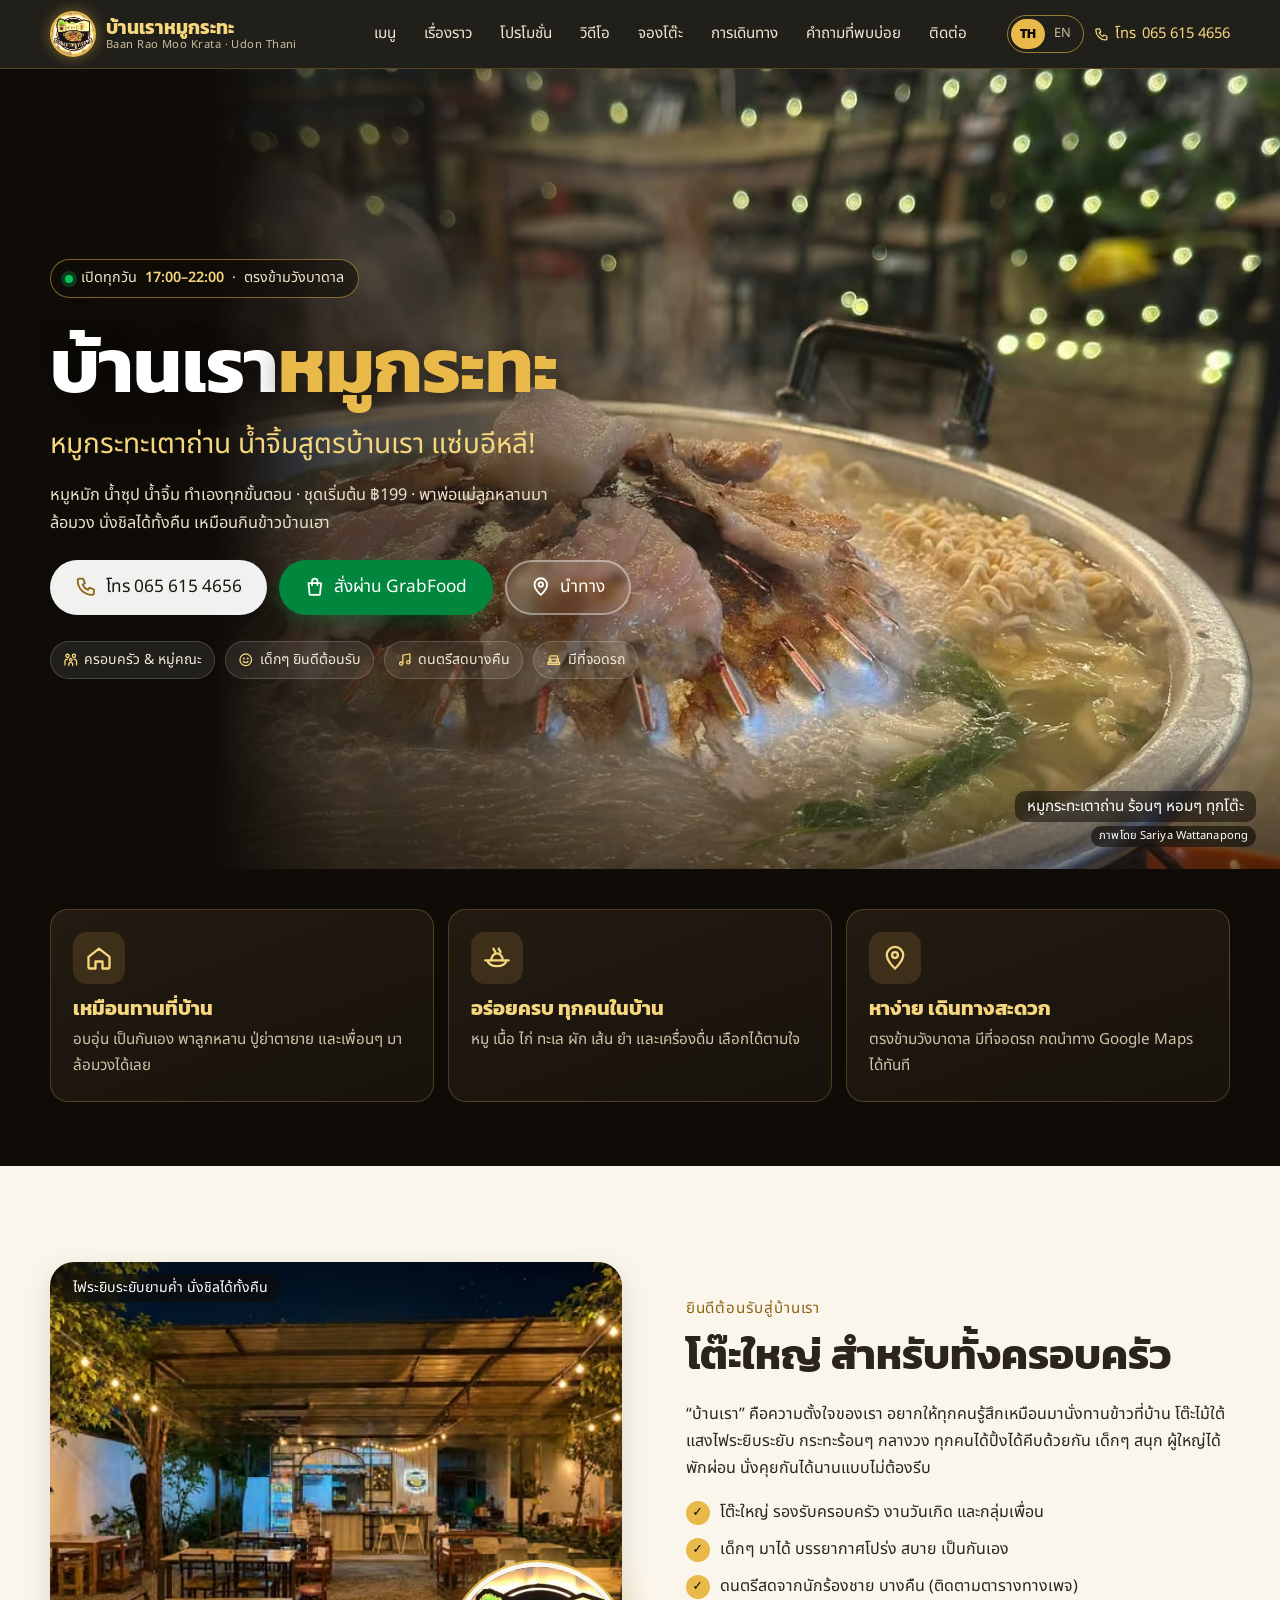
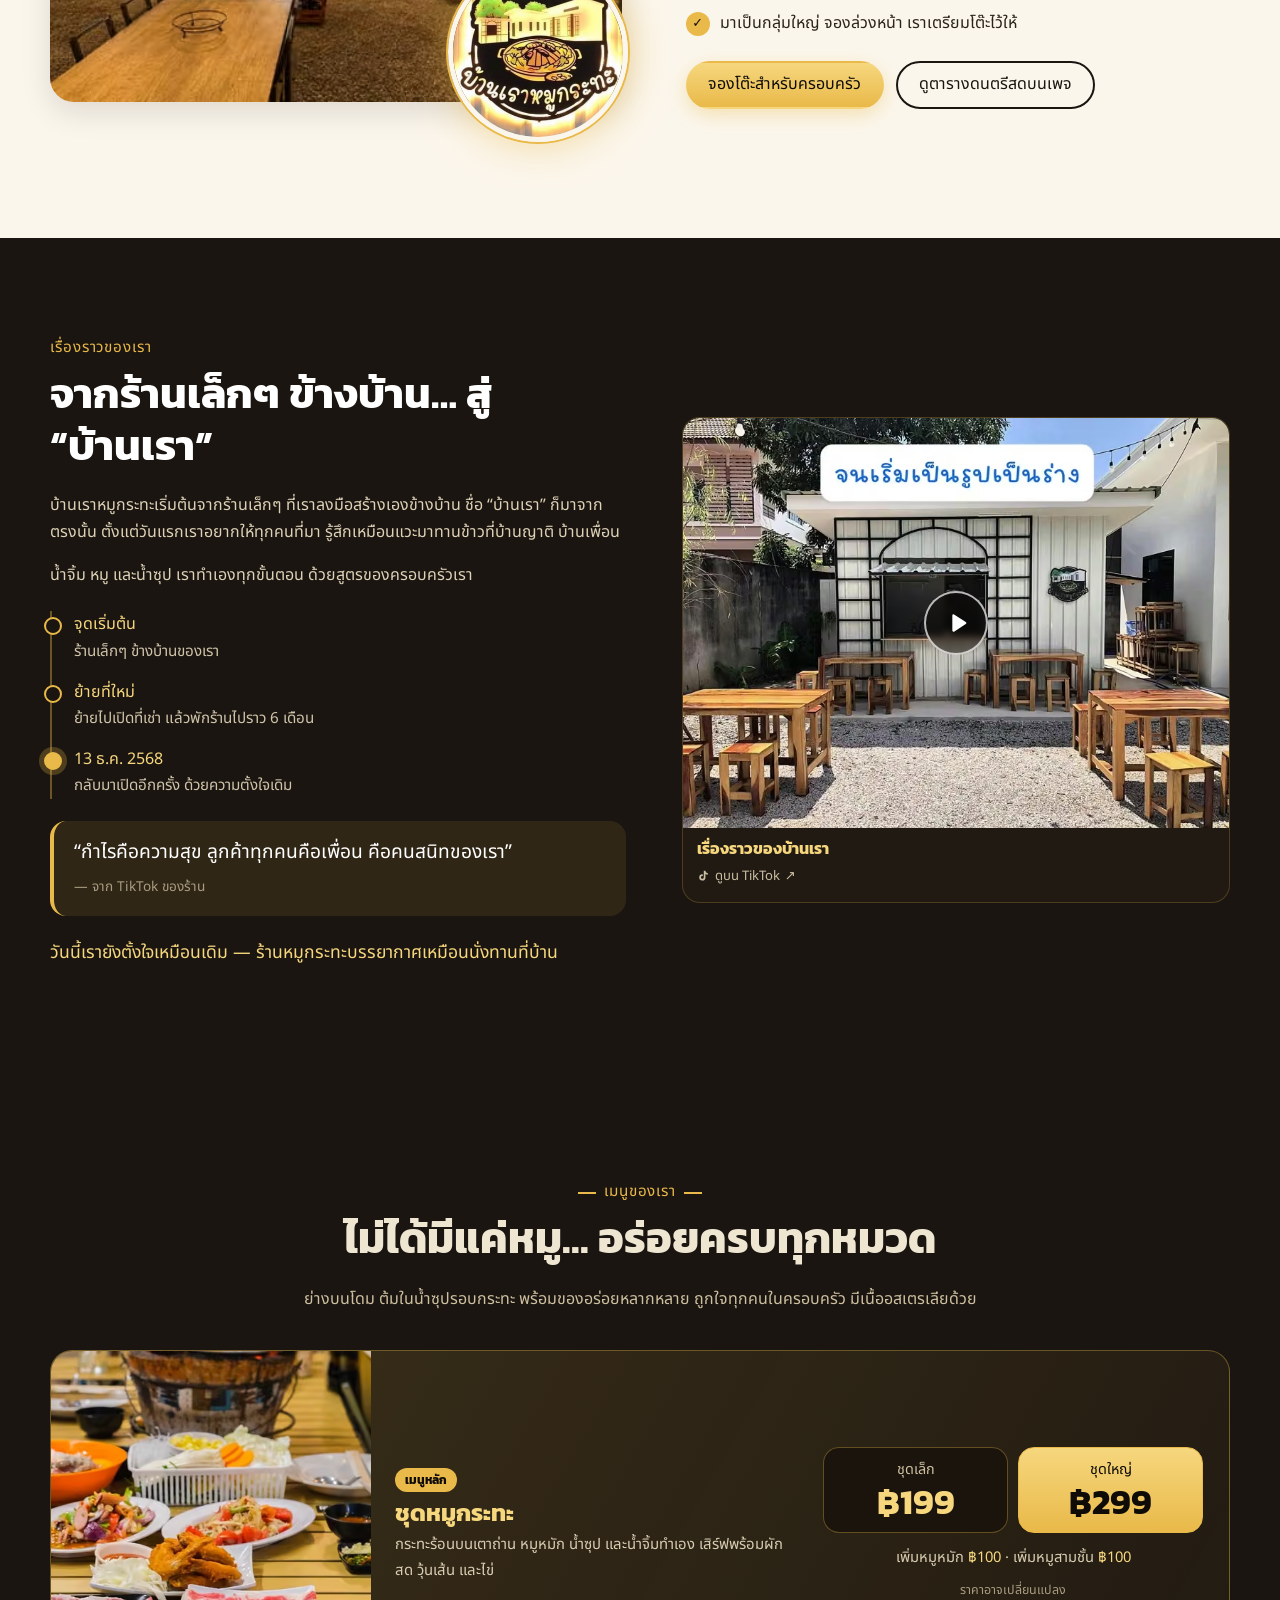
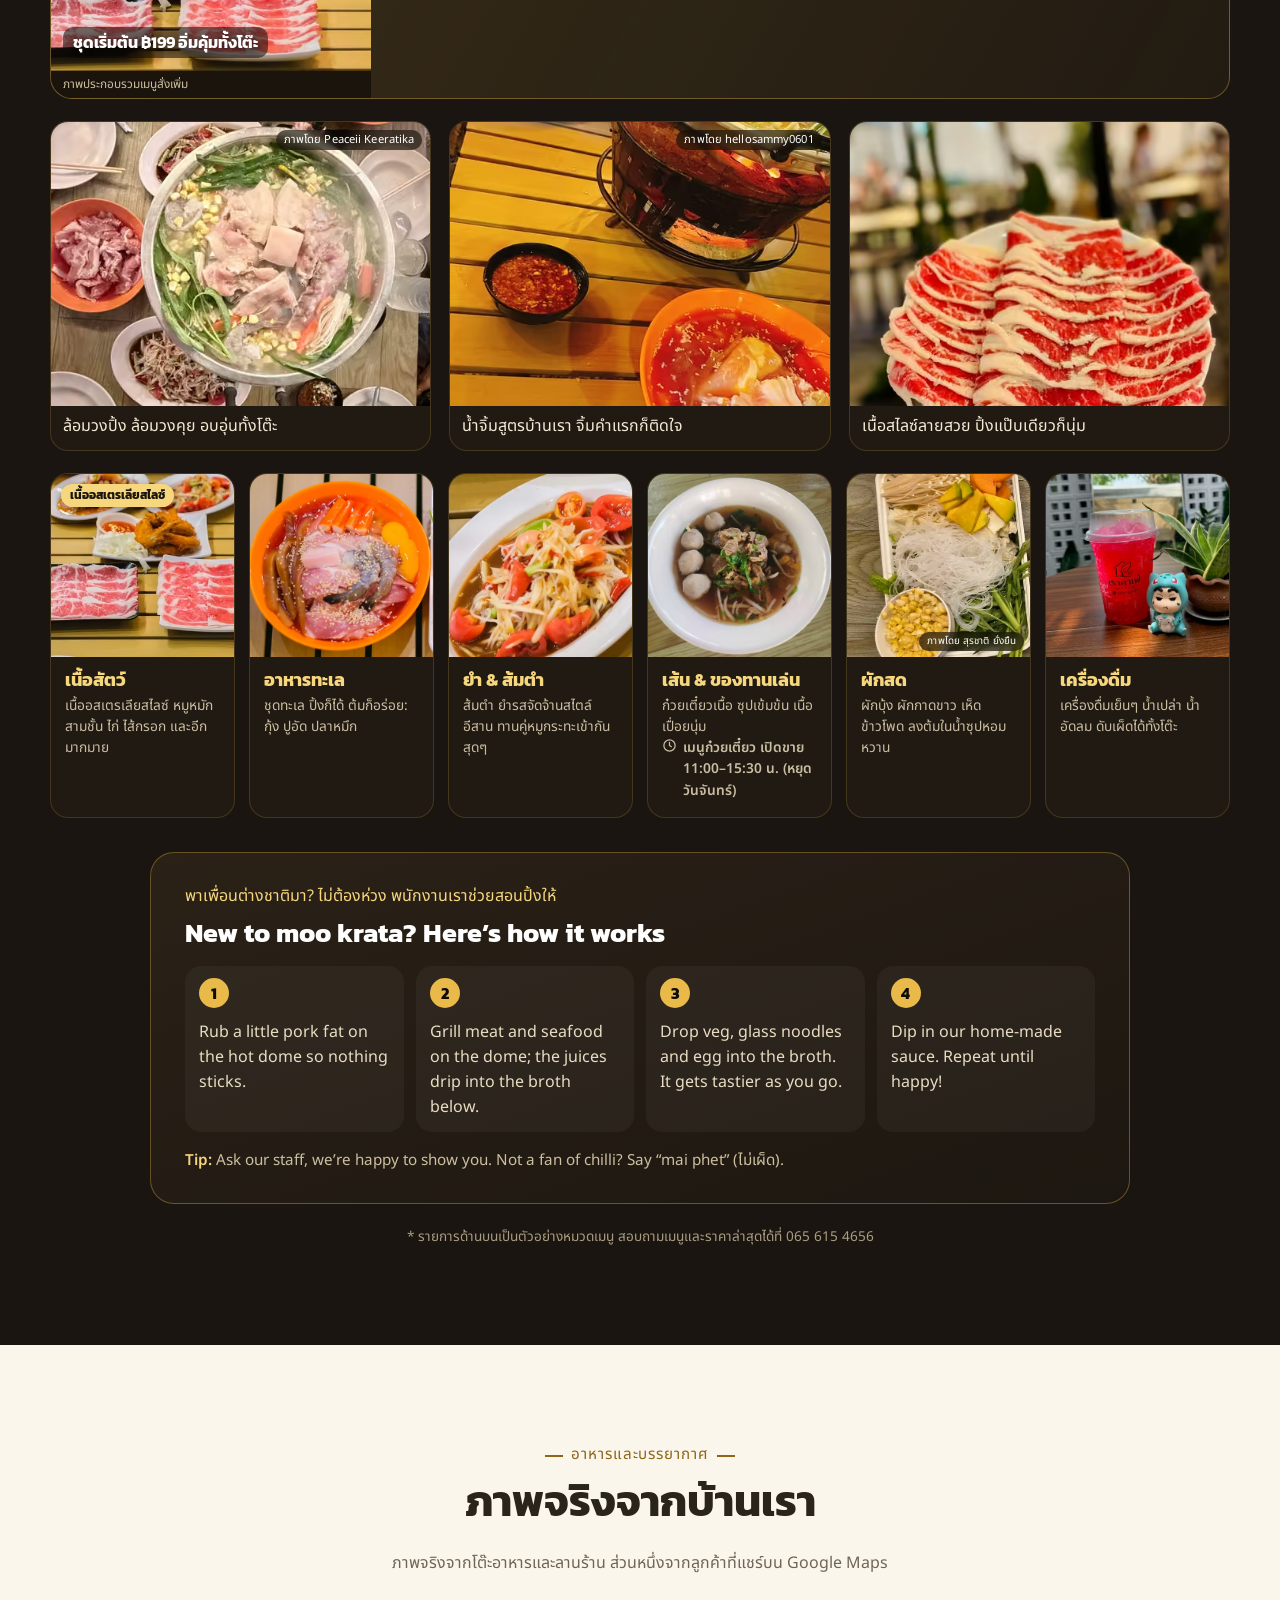
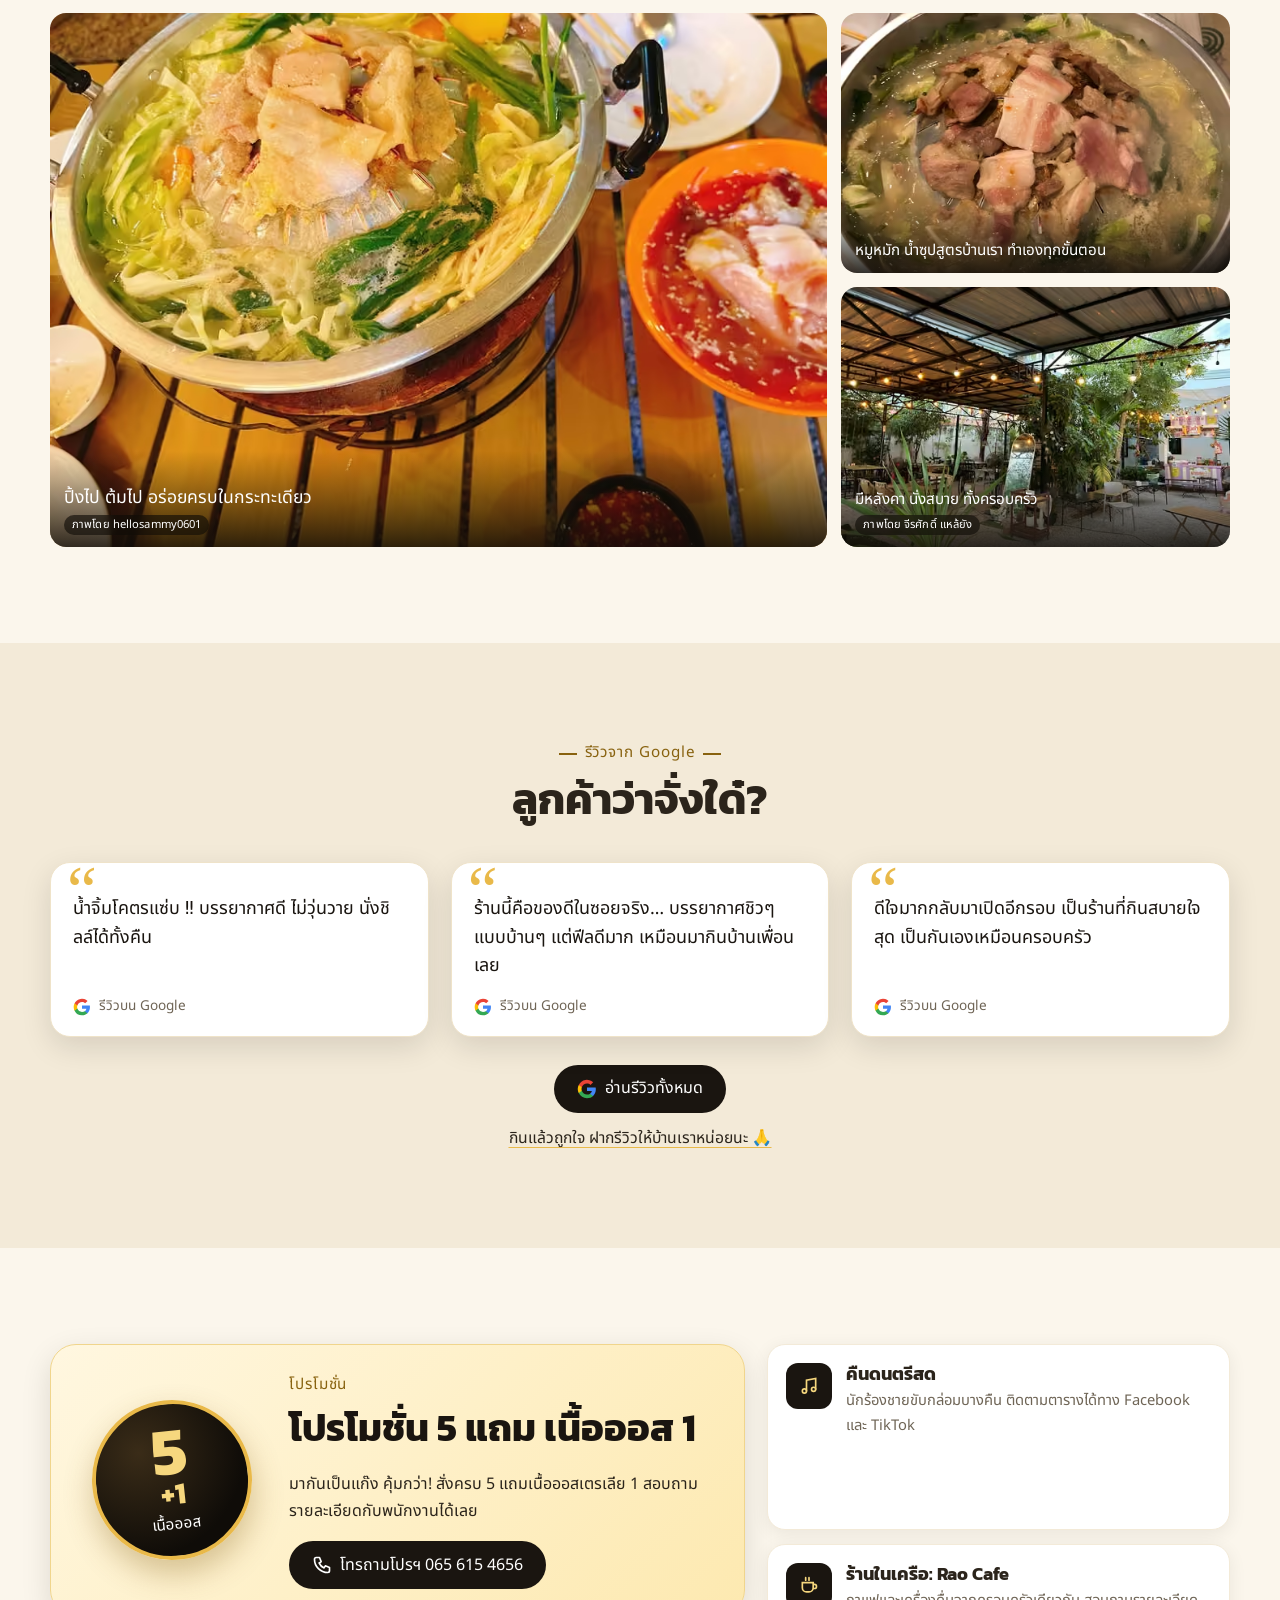
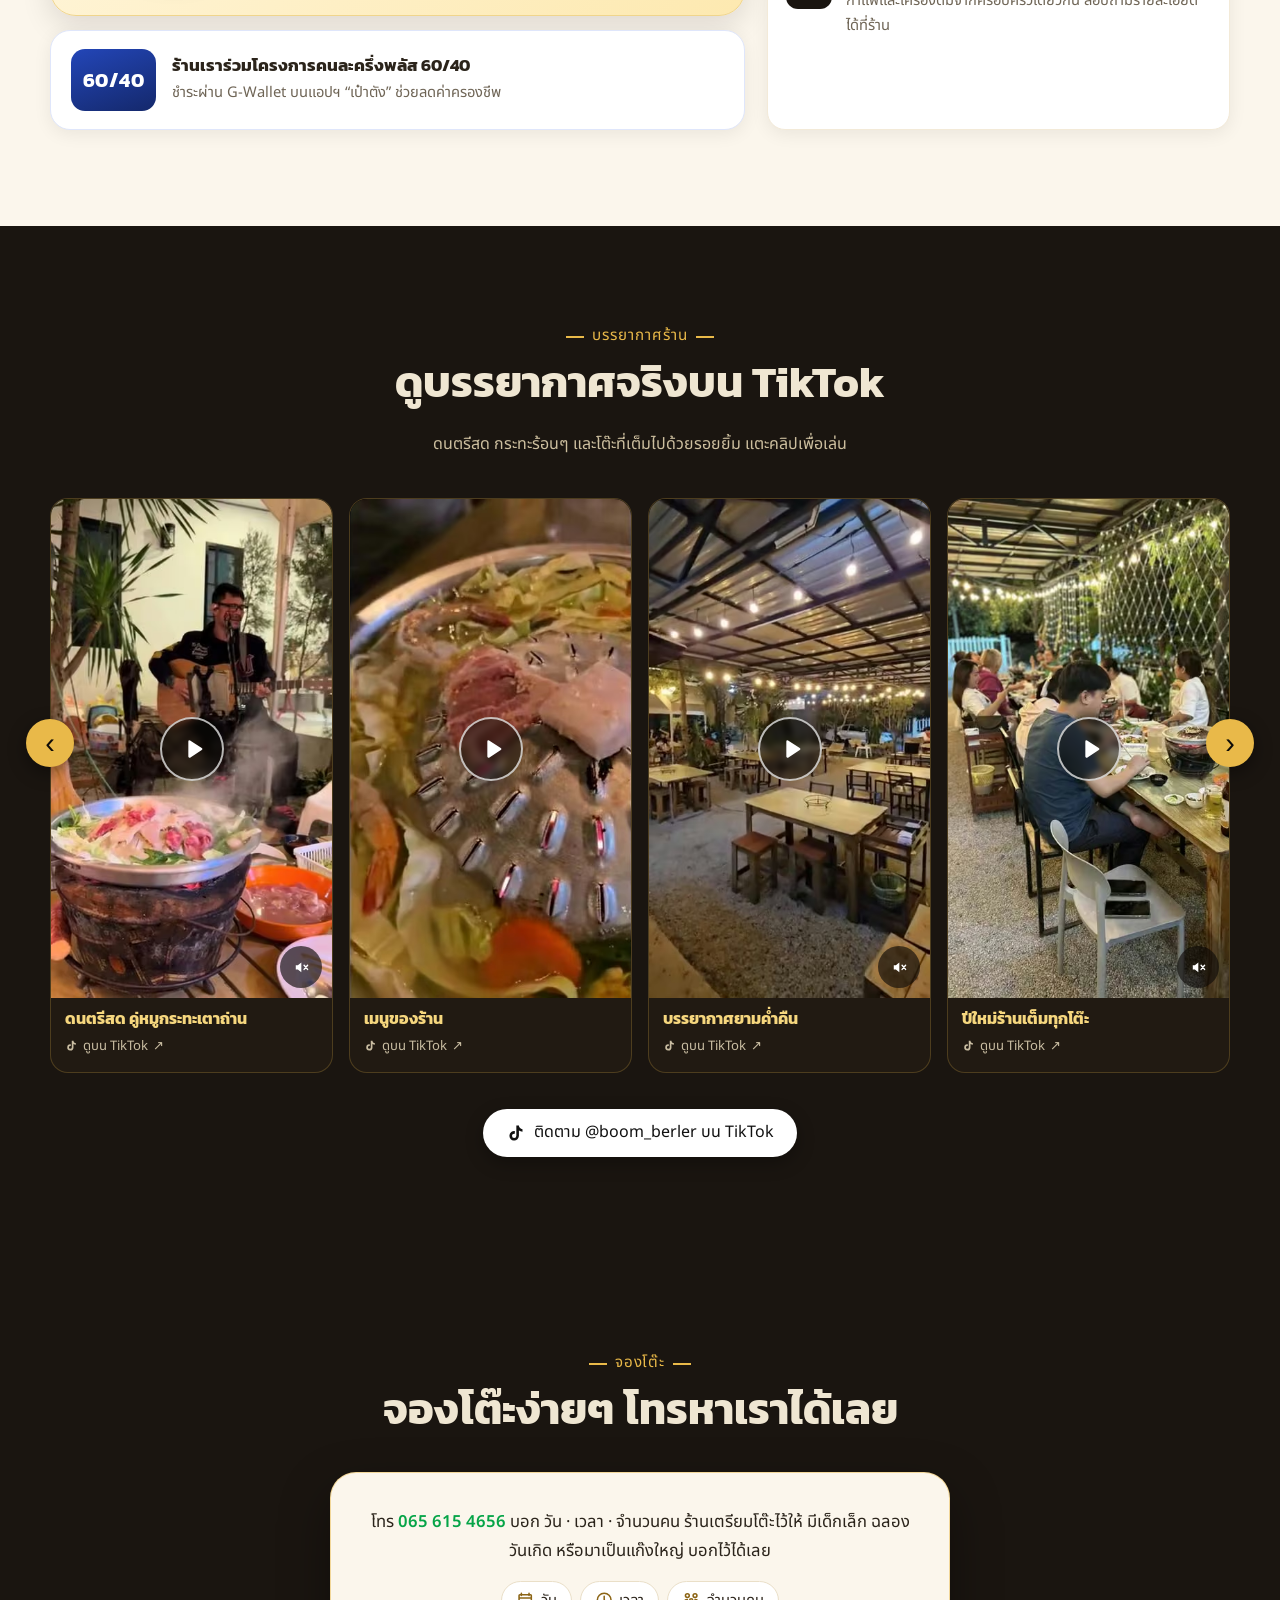
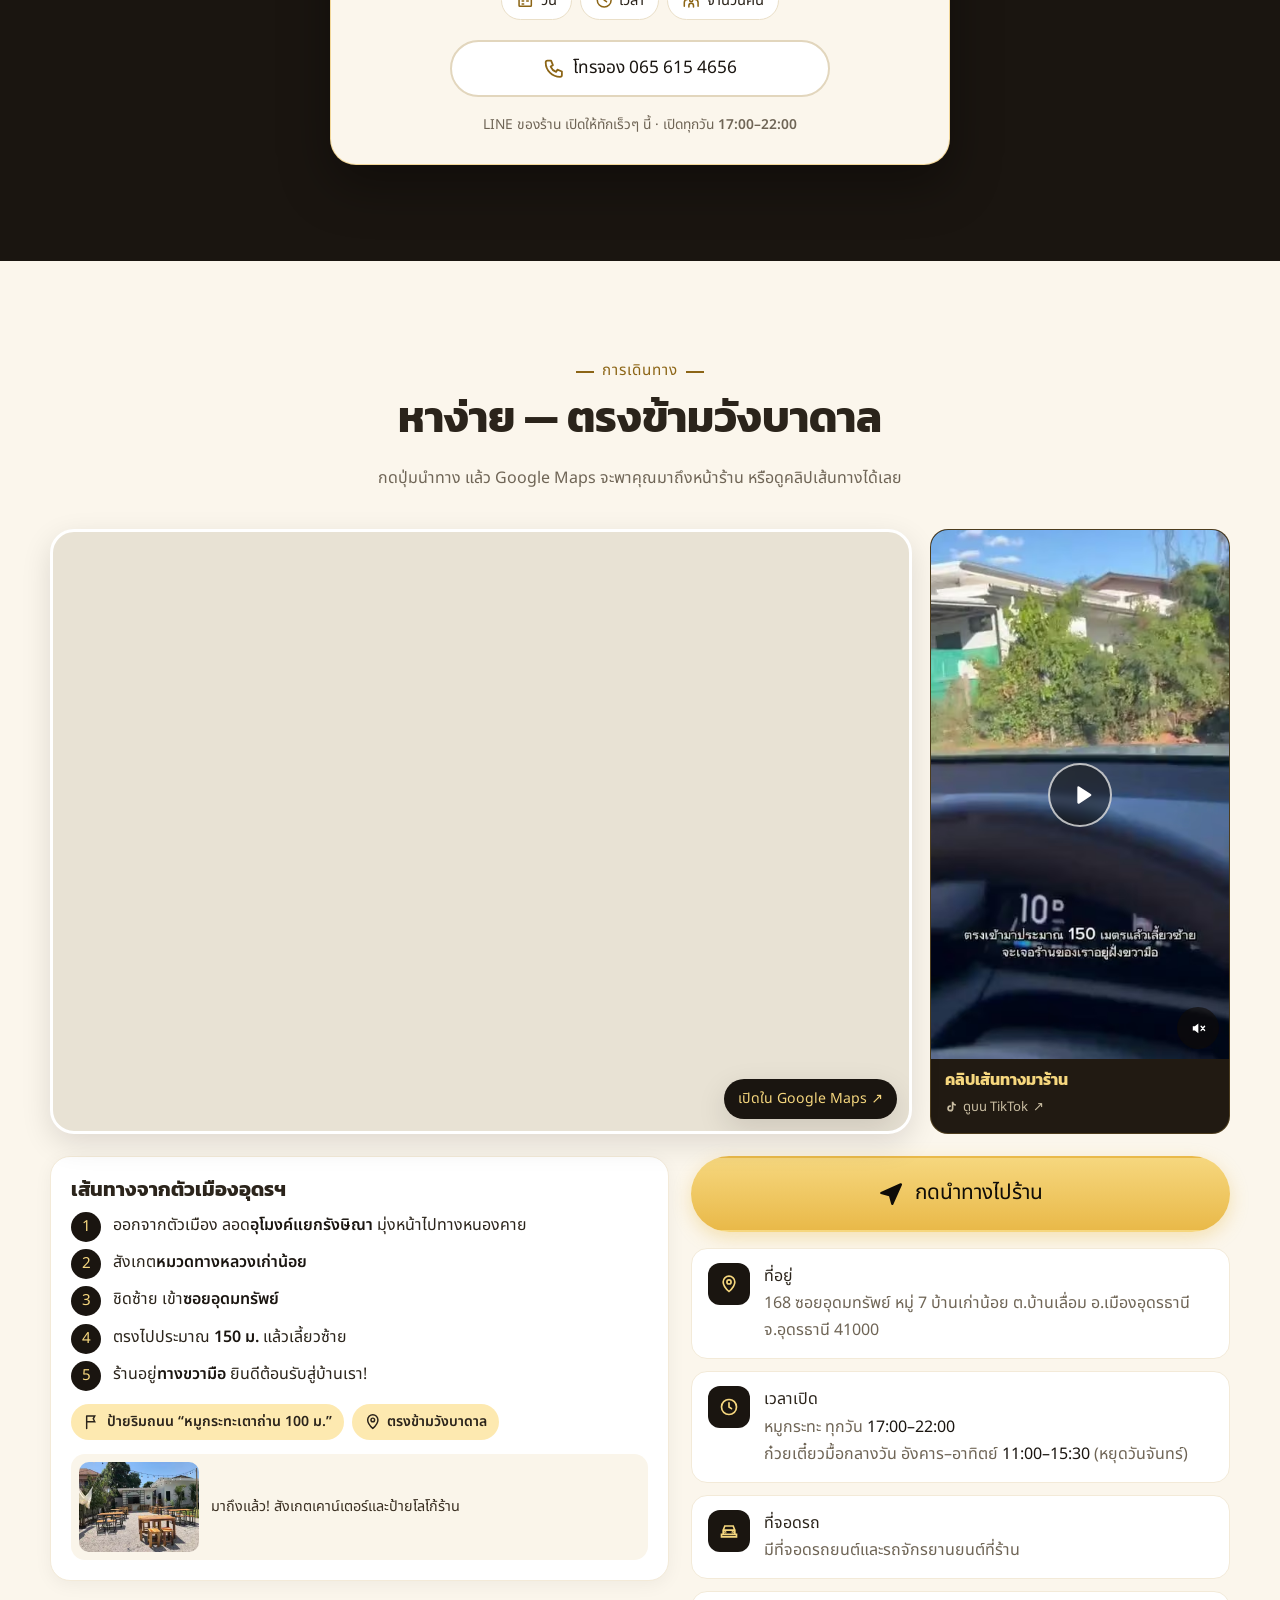
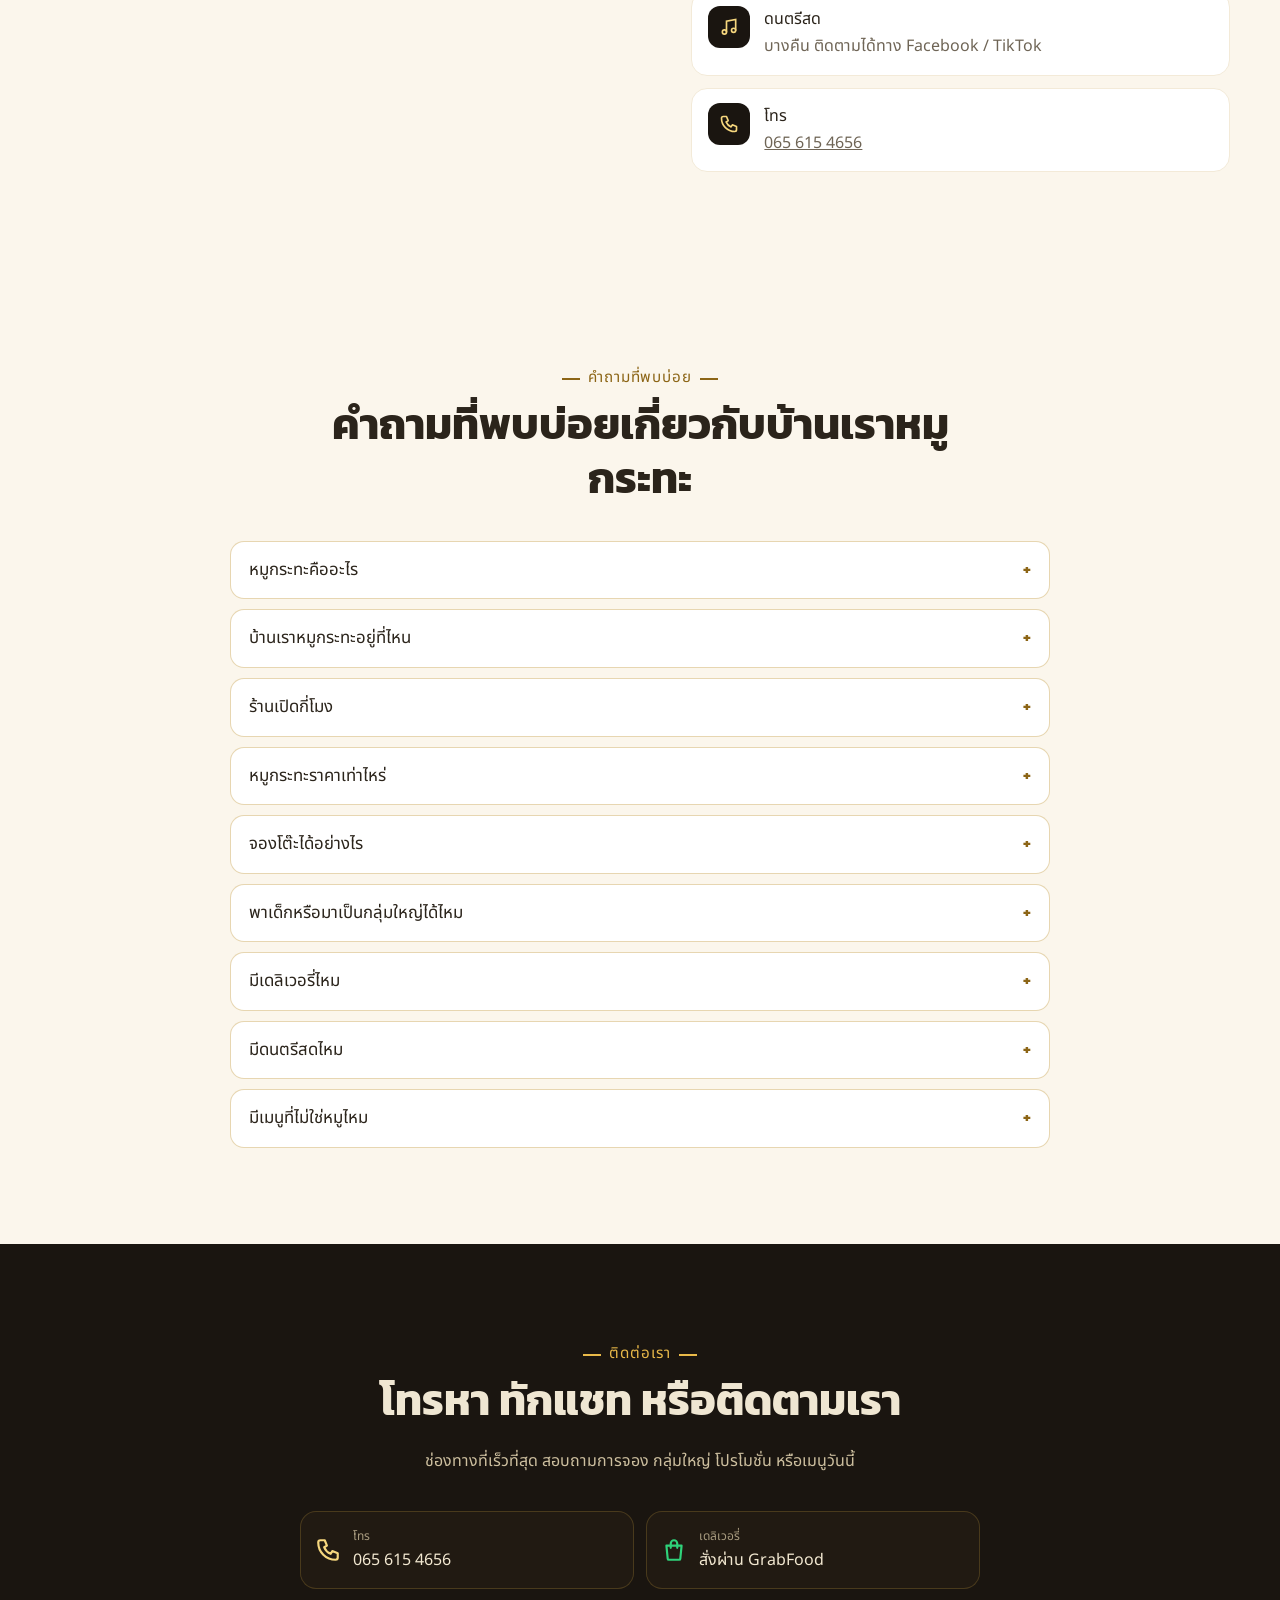
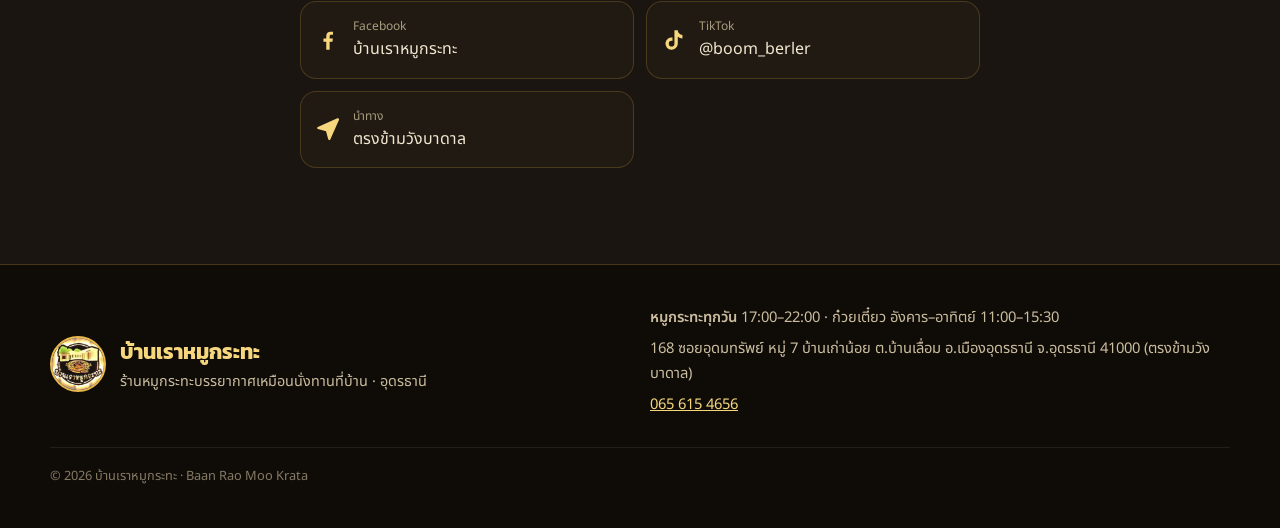
==== commit f9d229fb: "Add GrabFood order buttons (hero + contact), delivery FAQ/llms/README now point to GrabFood short li" ====
--- a/index.html
+++ b/index.html
@@ -144,7 +144,7 @@
     {"@type": "Question", "name": "หมูกระทะราคาเท่าไหร่", "acceptedAnswer": {"@type": "Answer", "text": "ชุดหมูกระทะชุดเล็ก ฿199 ชุดใหญ่ ฿299 เพิ่มหมูหมักหรือหมูสามชั้น ฿100 (ราคาอาจเปลี่ยนแปลง สอบถามราคาล่าสุดได้ที่ 065 615 4656)"}},
     {"@type": "Question", "name": "จองโต๊ะได้อย่างไร", "acceptedAnswer": {"@type": "Answer", "text": "โทรจองที่ 065 615 4656 ทุกวัน 17:00–22:00 กลุ่มมากกว่า 20 ท่านกรุณาโทรจองล่วงหน้า"}},
     {"@type": "Question", "name": "พาเด็กหรือมาเป็นกลุ่มใหญ่ได้ไหม", "acceptedAnswer": {"@type": "Answer", "text": "ได้ ร้านมีโต๊ะใหญ่สำหรับครอบครัว งานวันเกิด และกลุ่มเพื่อน เด็กๆ ยินดีต้อนรับ ถ้ามาเป็นกลุ่มใหญ่แนะนำให้จองล่วงหน้า"}},
-    {"@type": "Question", "name": "มีเดลิเวอรี่ไหม", "acceptedAnswer": {"@type": "Answer", "text": "ตอนนี้ยังไม่มีเดลิเวอรี่ แวะมาทานที่ร้านได้ทุกวัน 17:00–22:00 สอบถามเพิ่มเติมโทร 065 615 4656"}},
+    {"@type": "Question", "name": "มีเดลิเวอรี่ไหม", "acceptedAnswer": {"@type": "Answer", "text": "มีแล้ว สั่งเดลิเวอรี่ได้ทาง GrabFood (ชื่อร้านบน Grab: “ครัวบ้านเรา ส้มตำ ยำ สุกี้ - บ้านเก่าน้อย”) หรือแวะมาทานหมูกระทะที่ร้านได้ทุกวัน 17:00–22:00 สอบถามเพิ่มเติมโทร 065 615 4656"}},
     {"@type": "Question", "name": "มีดนตรีสดไหม", "acceptedAnswer": {"@type": "Answer", "text": "มีดนตรีสดจากนักร้องชายบางคืน ติดตามตารางได้ทาง Facebook และ TikTok @boom_berler"}},
     {"@type": "Question", "name": "มีเมนูที่ไม่ใช่หมูไหม", "acceptedAnswer": {"@type": "Answer", "text": "มี นอกจากหมูยังมีเนื้ออสเตรเลียสไลซ์ ไก่ อาหารทะเล ผักสด ส้มตำ และยำ"}}
   ]
@@ -208,6 +208,7 @@
       <a class="btn btn-gold btn-lg live-only" href="#booking"><svg class="i"><use href="#i-cal"/></svg><span data-en="Book online">จองโต๊ะออนไลน์</span></a>
       <a class="btn btn-line btn-lg" href="#contact" data-cfg-href="LINE_URL" target="_blank" rel="noopener"><svg class="i"><use href="#i-line"/></svg><span data-en="Book on LINE">จองโต๊ะทาง LINE</span></a>
       <a class="btn btn-call btn-lg" href="tel:0656154656"><svg class="i"><use href="#i-phone"/></svg><span data-en="Call 065 615 4656">โทร 065 615 4656</span></a>
+      <a class="btn btn-grab btn-lg" href="https://app.grab.com/s/EXayu7w4" target="_blank" rel="noopener"><svg class="i"><use href="#i-bag"/></svg><span data-en="Order on GrabFood">สั่งผ่าน GrabFood</span></a>
       <a class="btn btn-ghost btn-lg" href="https://www.google.com/maps/dir/?api=1&destination=17.440569,102.794069" target="_blank" rel="noopener"><svg class="i"><use href="#i-pin"/></svg><span data-en="Directions">นำทาง</span></a>
     </div>
     <ul class="hero-badges">
@@ -767,7 +768,7 @@
       </details>
       <details class="faq-item">
         <summary data-en="Do you deliver?">มีเดลิเวอรี่ไหม</summary>
-        <p data-en="Not yet. Come and eat with us, daily 17:00–22:00. Any questions? Call 065 615 4656.">ตอนนี้ยังไม่มีเดลิเวอรี่ แวะมาทานที่ร้านได้ทุกวัน 17:00–22:00 สอบถามเพิ่มเติมโทร 065 615 4656</p>
+        <p data-en="Yes, order delivery on GrabFood (listed on Grab as “ครัวบ้านเรา ส้มตำ ยำ สุกี้ - บ้านเก่าน้อย”), or come and eat moo krata with us, daily 17:00–22:00. Any questions? Call 065 615 4656.">มีแล้ว สั่งเดลิเวอรี่ได้ทาง GrabFood (ชื่อร้านบน Grab: “ครัวบ้านเรา ส้มตำ ยำ สุกี้ - บ้านเก่าน้อย”) หรือแวะมาทานหมูกระทะที่ร้านได้ทุกวัน 17:00–22:00 สอบถามเพิ่มเติมโทร 065 615 4656</p>
       </details>
       <details class="faq-item">
         <summary data-en="Is there live music?">มีดนตรีสดไหม</summary>
@@ -797,6 +798,7 @@
       </a>
       <div class="contact-list">
         <a class="c-item" href="tel:0656154656"><svg class="i"><use href="#i-phone"/></svg><span><small data-en="Call">โทร</small>065 615 4656</span></a>
+        <a class="c-item c-grab" href="https://app.grab.com/s/EXayu7w4" target="_blank" rel="noopener"><svg class="i"><use href="#i-bag"/></svg><span><small data-en="Delivery">เดลิเวอรี่</small><span data-en="Order on GrabFood">สั่งผ่าน GrabFood</span></span></a>
         <a class="c-item" href="https://www.facebook.com/people/%E0%B8%9A%E0%B9%89%E0%B8%B2%E0%B8%99%E0%B9%80%E0%B8%A3%E0%B8%B2%E0%B8%AB%E0%B8%A1%E0%B8%B9%E0%B8%81%E0%B8%A3%E0%B8%B0%E0%B8%97%E0%B8%B0/100076134454771/" target="_blank" rel="noopener"><svg class="i"><use href="#i-fb"/></svg><span><small>Facebook</small><span lang="th">บ้านเราหมูกระทะ</span></span></a>
         <a class="c-item" href="https://www.tiktok.com/@boom_berler" target="_blank" rel="noopener"><svg class="i"><use href="#i-tt"/></svg><span><small>TikTok</small>@boom_berler</span></a>
         <a class="c-item" href="https://www.google.com/maps/dir/?api=1&amp;destination=17.440569,102.794069" target="_blank" rel="noopener"><svg class="i"><use href="#i-nav"/></svg><span><small data-en="Directions">นำทาง</small><span data-en="Opposite Wang Badan">ตรงข้ามวังบาดาล</span></span></a>
@@ -845,6 +847,7 @@
   <symbol id="i-cup" viewBox="0 0 24 24"><path fill="none" stroke="currentColor" stroke-width="2" stroke-linecap="round" d="M4 8h13v6a5 5 0 0 1-5 5H9a5 5 0 0 1-5-5zM17 10h1.5a2.5 2.5 0 0 1 0 5H17M8 2v3M12 2v3"/></symbol>
   <symbol id="i-flag" viewBox="0 0 24 24"><path fill="none" stroke="currentColor" stroke-width="2" stroke-linecap="round" d="M5 21V4M5 4h11l-2 4 2 4H5"/></symbol>
   <symbol id="i-clock" viewBox="0 0 24 24"><g fill="none" stroke="currentColor" stroke-width="2" stroke-linecap="round"><circle cx="12" cy="12" r="9"/><path d="M12 7v5l3 2"/></g></symbol>
+  <symbol id="i-bag" viewBox="0 0 24 24"><g fill="none" stroke="currentColor" stroke-width="2" stroke-linecap="round" stroke-linejoin="round"><path d="M5 8h14l-1.2 12.1a1 1 0 0 1-1 .9H7.2a1 1 0 0 1-1-.9z"/><path d="M9 10V6a3 3 0 0 1 6 0v4"/></g></symbol>
   <symbol id="i-phone" viewBox="0 0 24 24"><path fill="none" stroke="currentColor" stroke-width="2" stroke-linejoin="round" d="M5 3h4l2 5-2.5 1.5a11 11 0 0 0 6 6L16 13l5 2v4a2 2 0 0 1-2 2A16 16 0 0 1 3 5a2 2 0 0 1 2-2z"/></symbol>
   <symbol id="i-fb" viewBox="0 0 24 24"><path fill="currentColor" d="M13.5 21v-7.5h2.6l.4-3h-3V8.6c0-.9.3-1.5 1.5-1.5h1.6V4.4c-.3 0-1.2-.1-2.3-.1-2.3 0-3.9 1.4-3.9 4v2.2H7.8v3h2.6V21z"/></symbol>
   <symbol id="i-tt" viewBox="0 0 24 24"><path fill="currentColor" d="M16.6 5.8A4.3 4.3 0 0 1 15.5 3h-3.1v12.4a2.6 2.6 0 1 1-2.6-2.6c.3 0 .5 0 .8.1V9.7a5.7 5.7 0 1 0 4.9 5.7V9.1a7.4 7.4 0 0 0 4.3 1.4V7.4a4.3 4.3 0 0 1-3.2-1.6z"/></symbol>
--- a/css/style.css
+++ b/css/style.css
@@ -447,6 +447,9 @@
 .btn-call .i{color:var(--gold-d)}
 .hero .btn-call{background:rgba(255,255,255,.94)}
 .btn-dark{background:var(--ink);color:#fff}
+/* GrabFood order button (H): Grab green, dark enough for white text (4.6:1), no Grab logo file */
+.btn-grab{background:#00873d;color:#fff;box-shadow:0 6px 18px rgba(0,135,61,.3)}.btn-grab:hover{background:#00752f}
+.c-grab .i{color:#2fd27a}
 .hdr-phone{display:none;align-items:center;gap:6px;color:var(--gold2);text-decoration:none;font-family:var(--head);font-size:.92rem;white-space:nowrap}
 .hdr-phone .i{width:1em;height:1em}
 @media (min-width:1240px){.hdr-phone{display:inline-flex}}
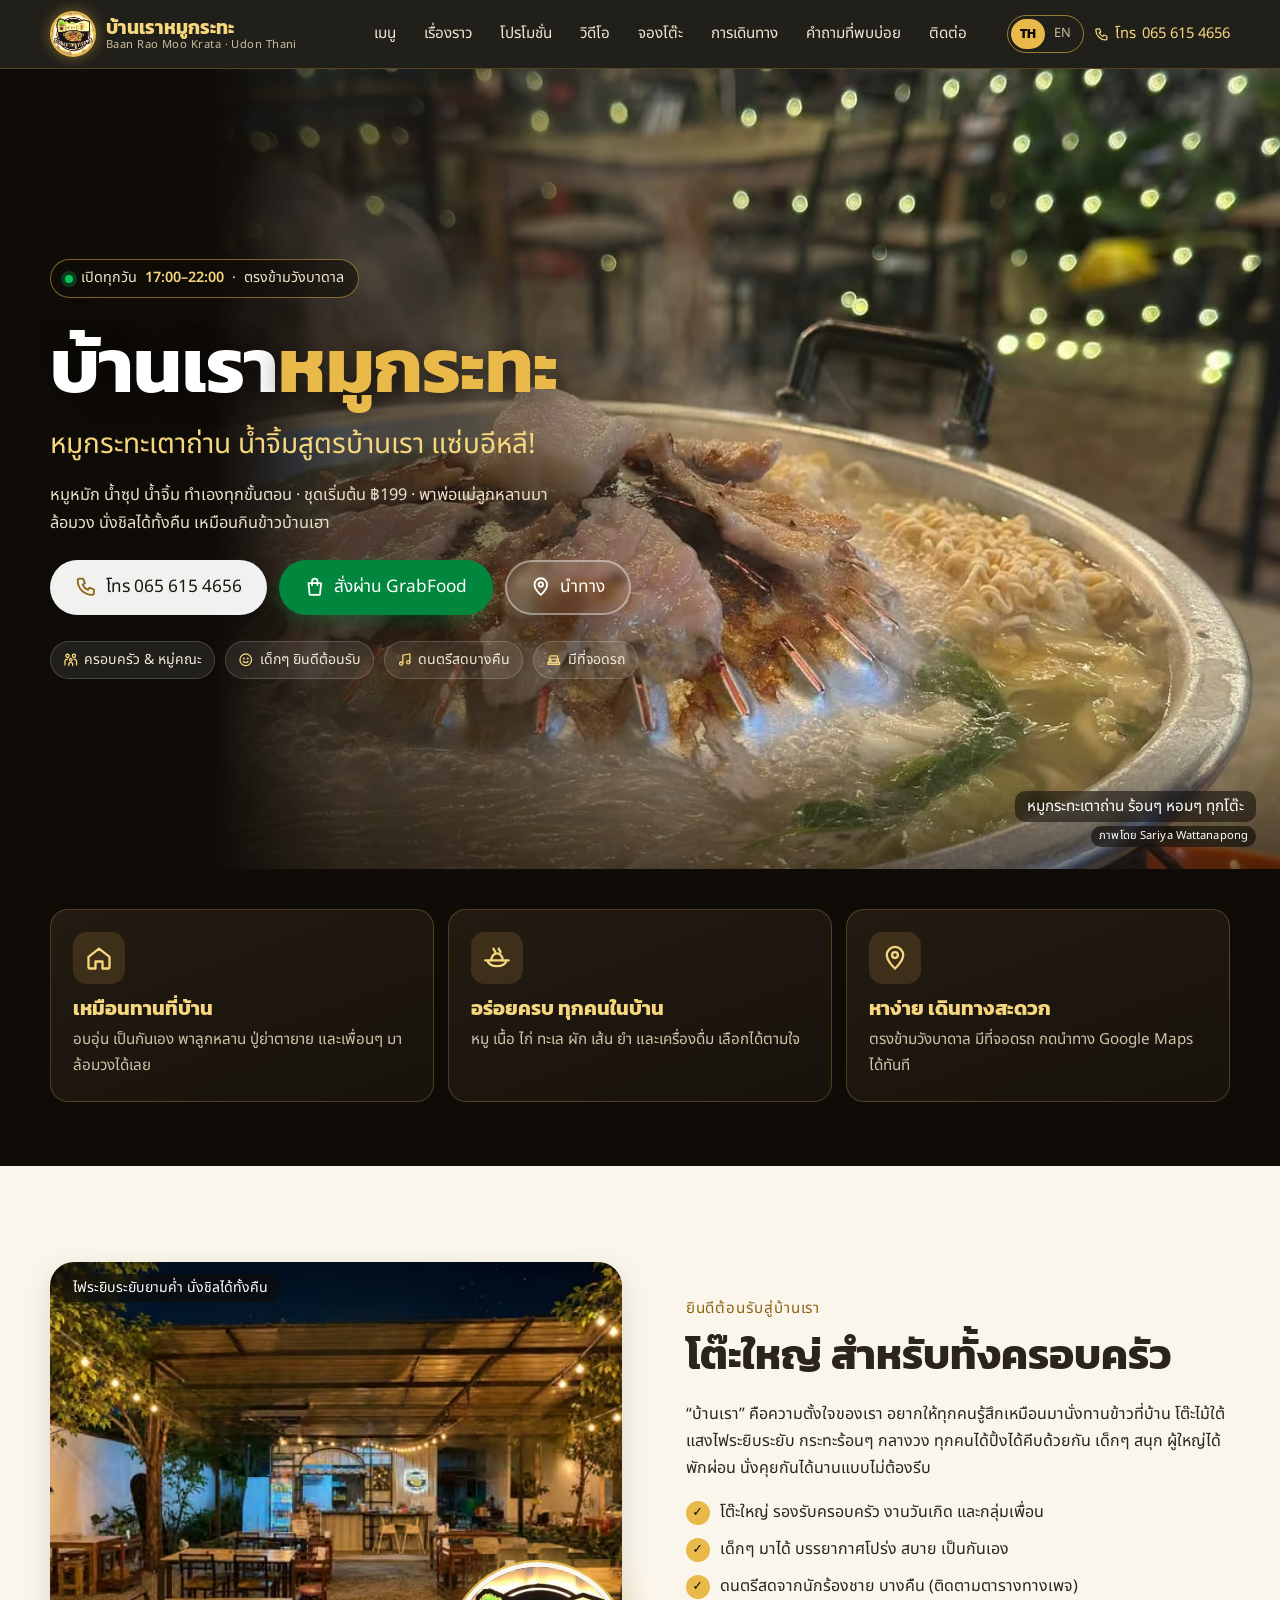
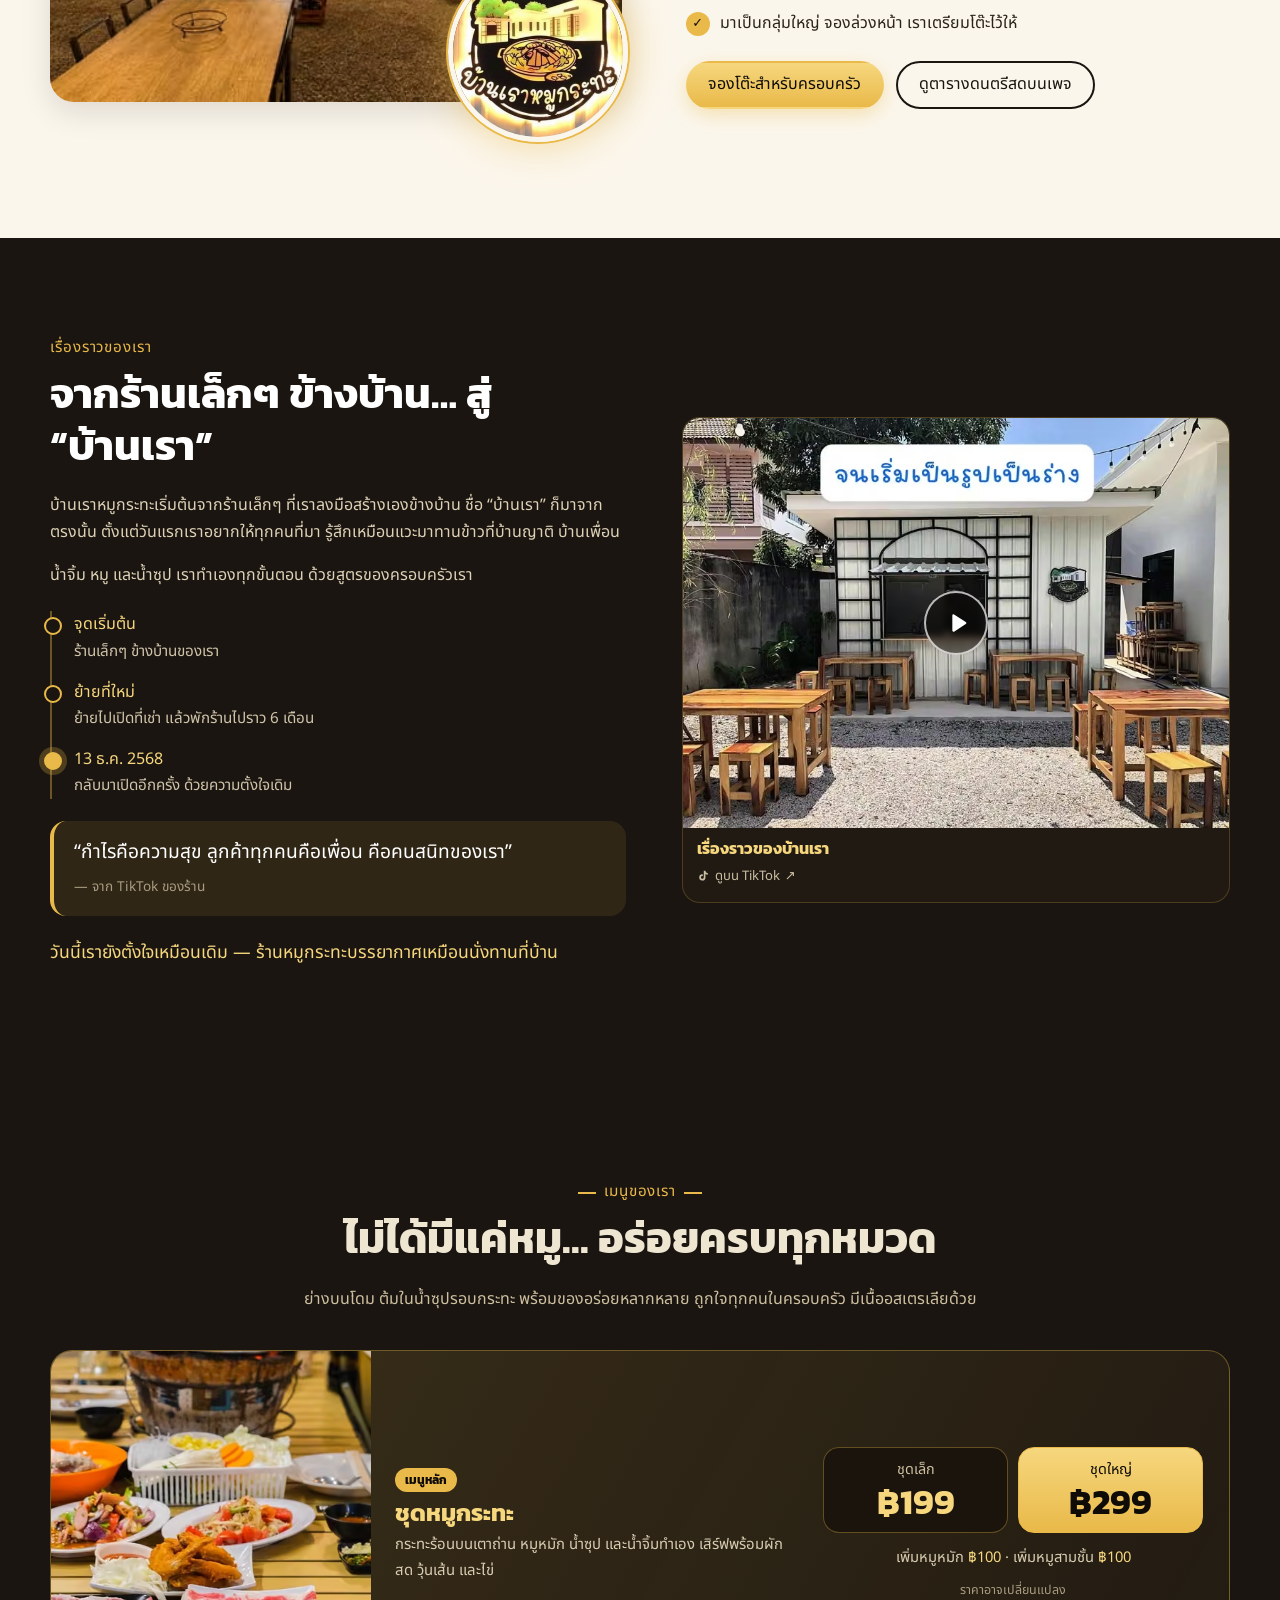
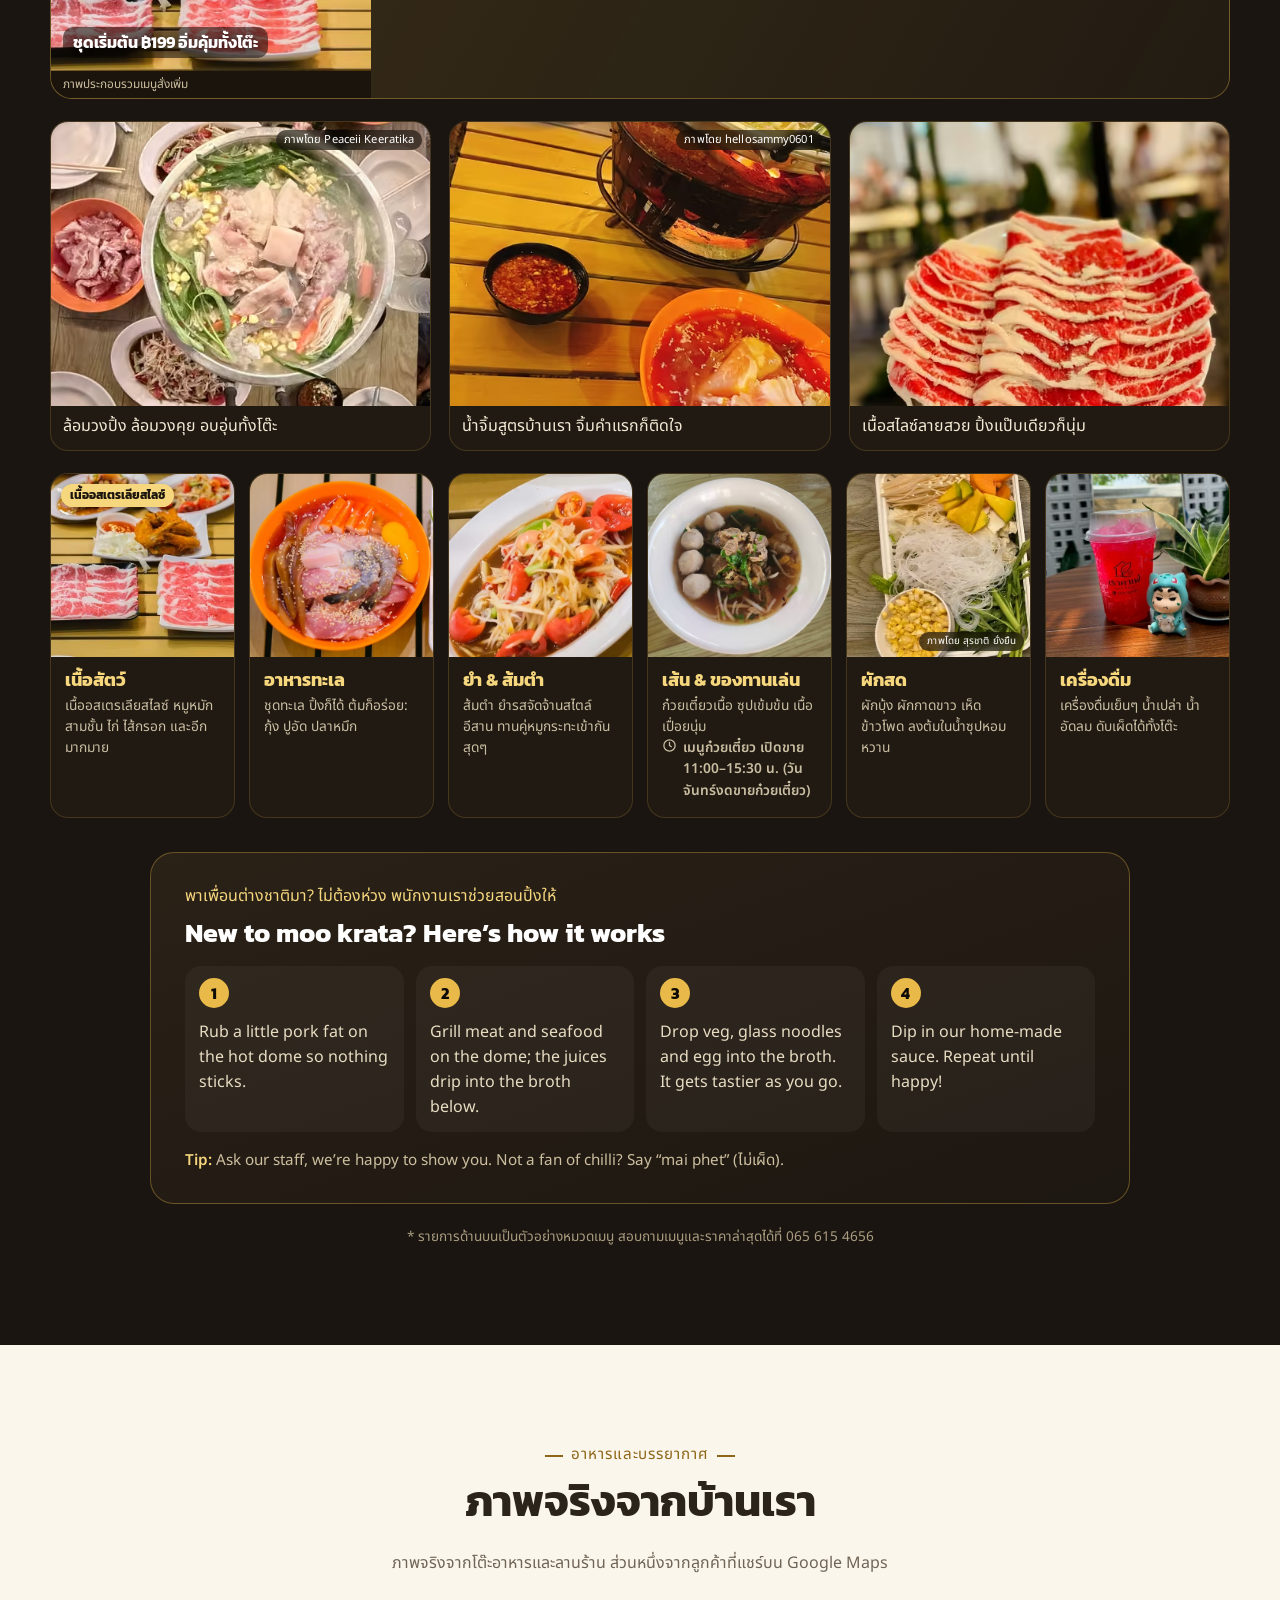
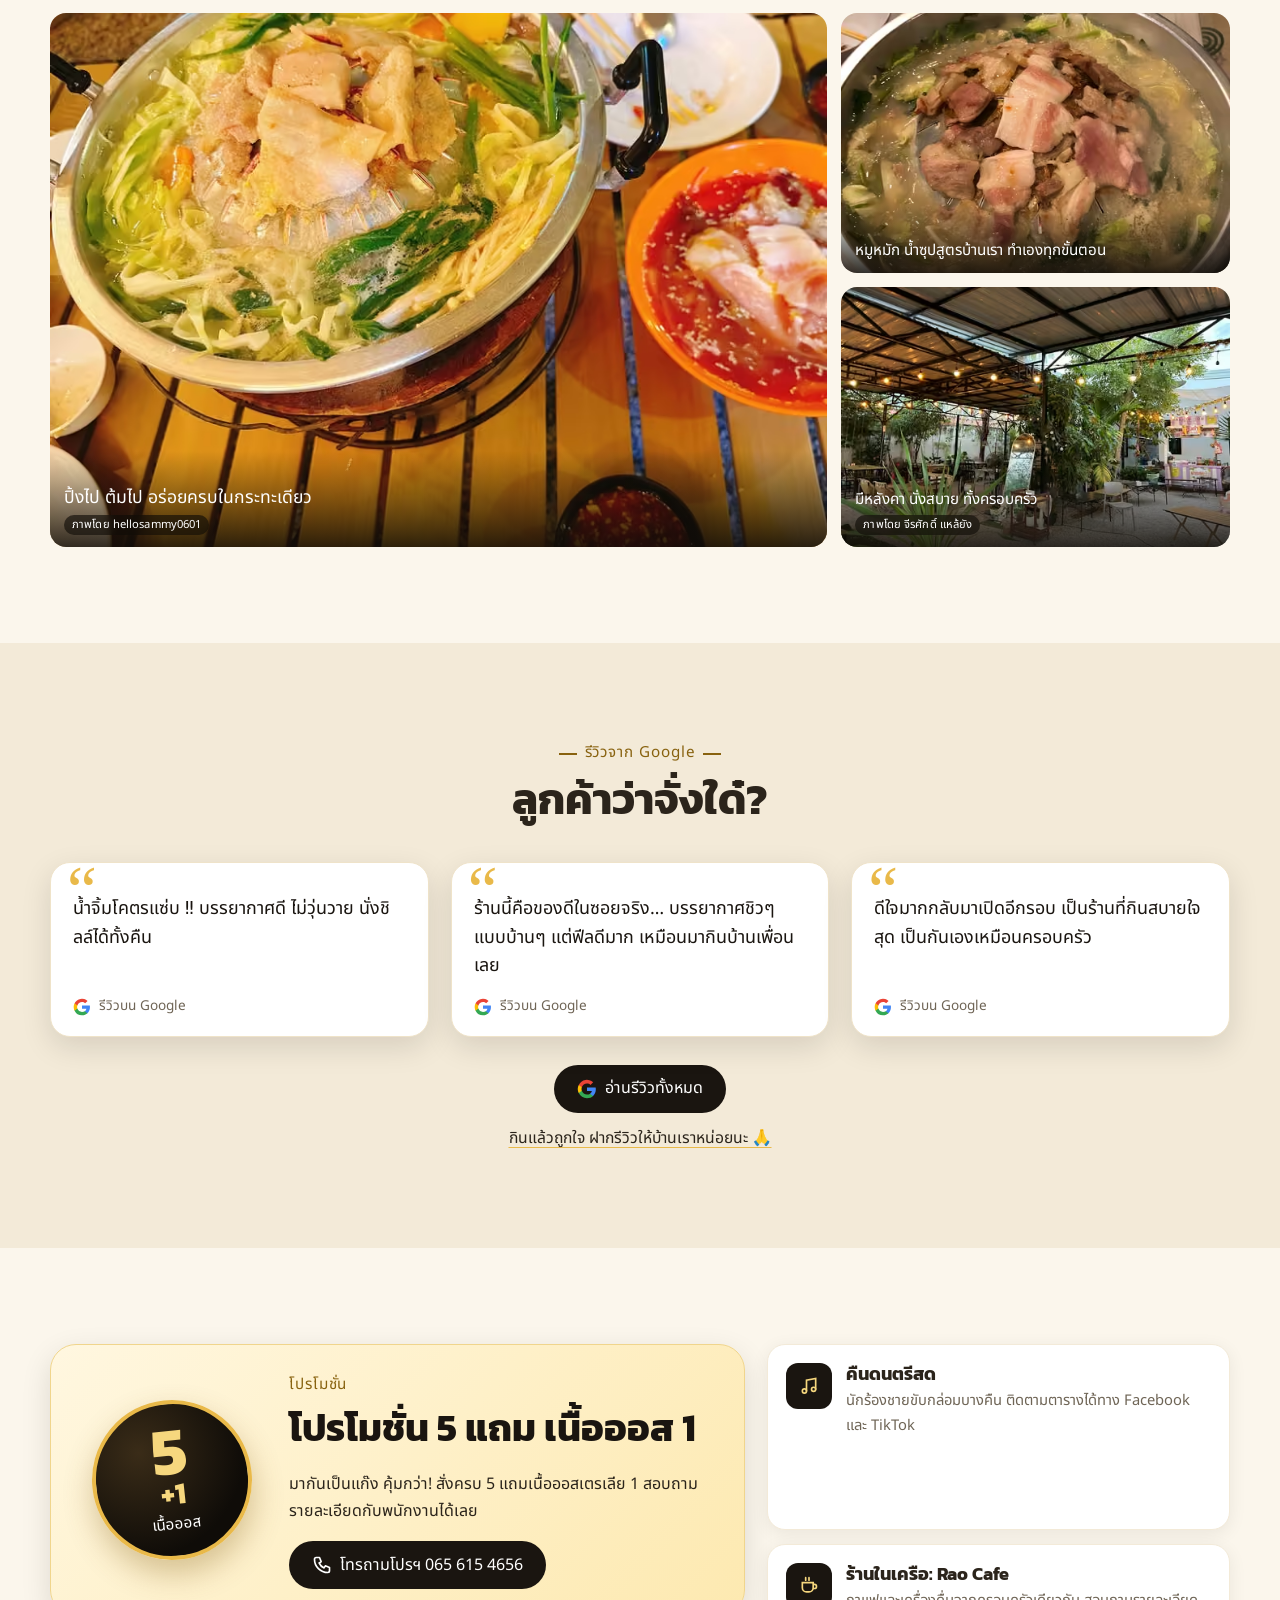
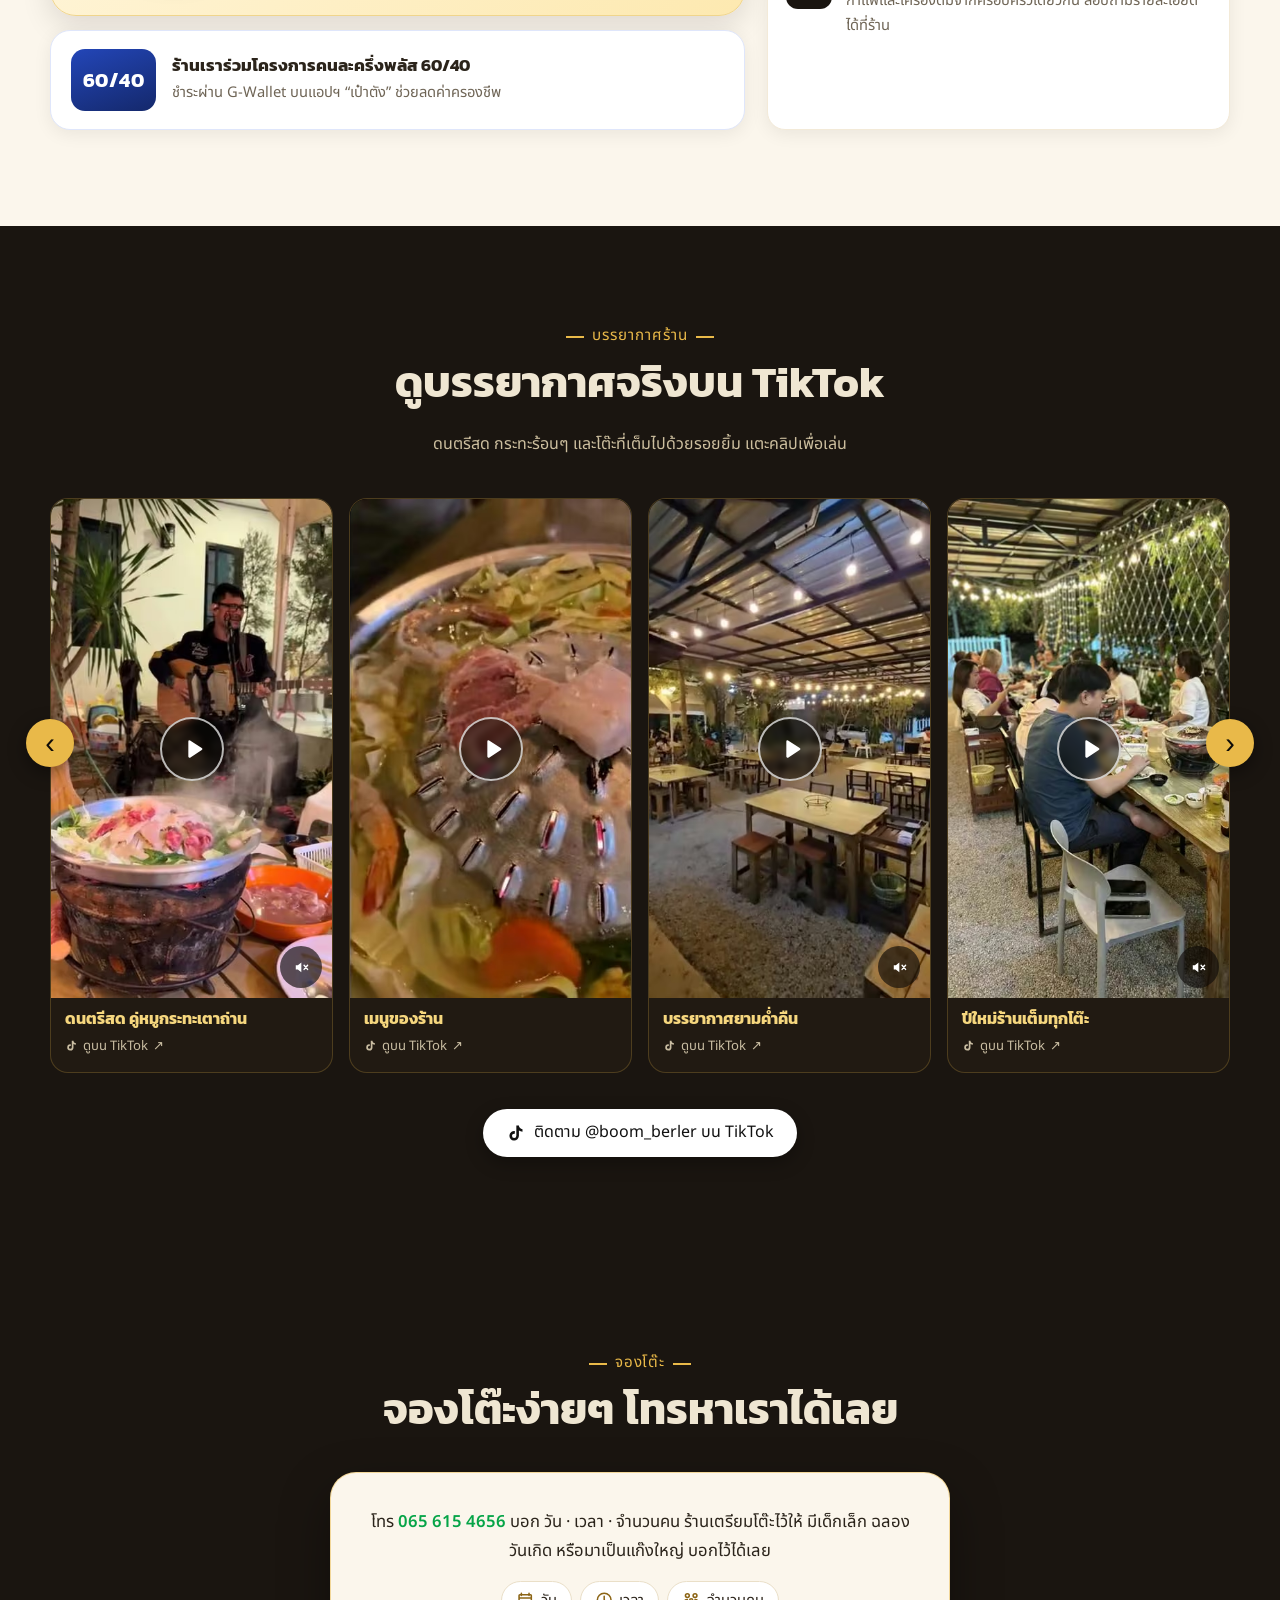
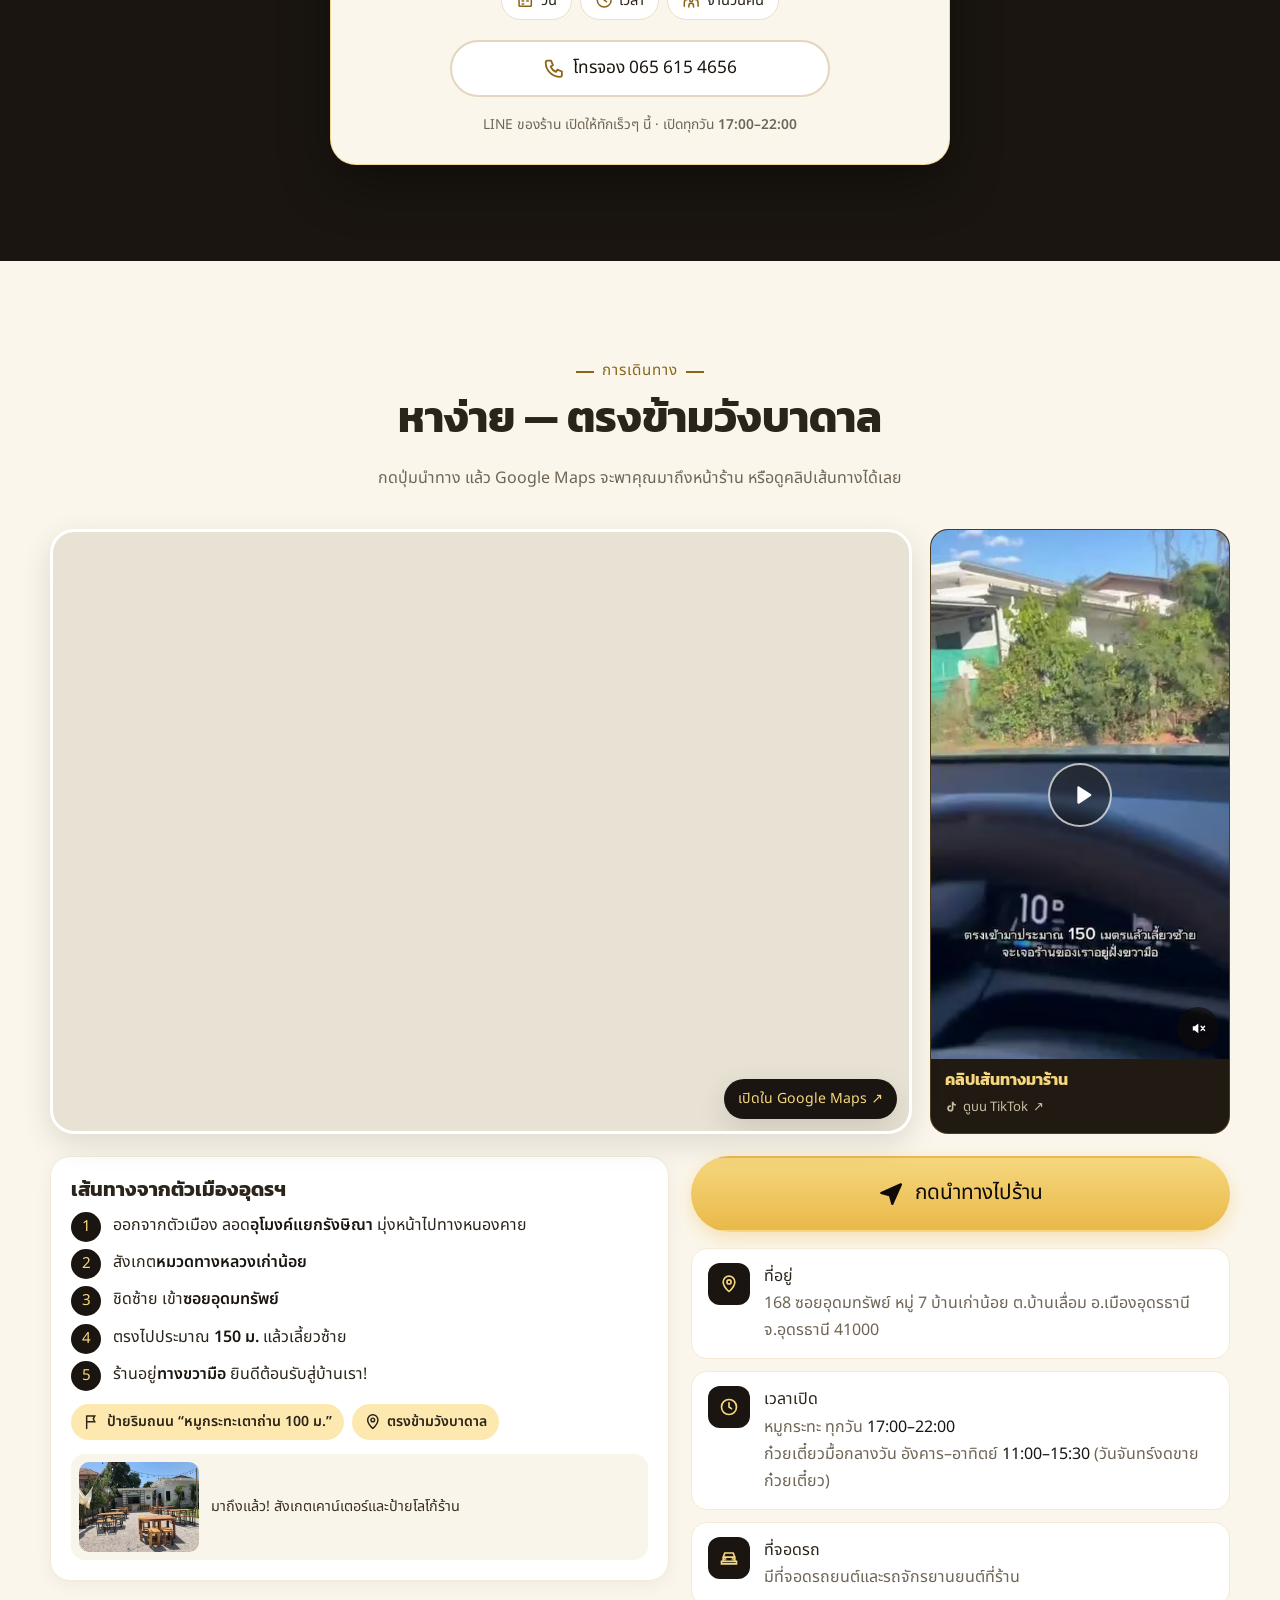
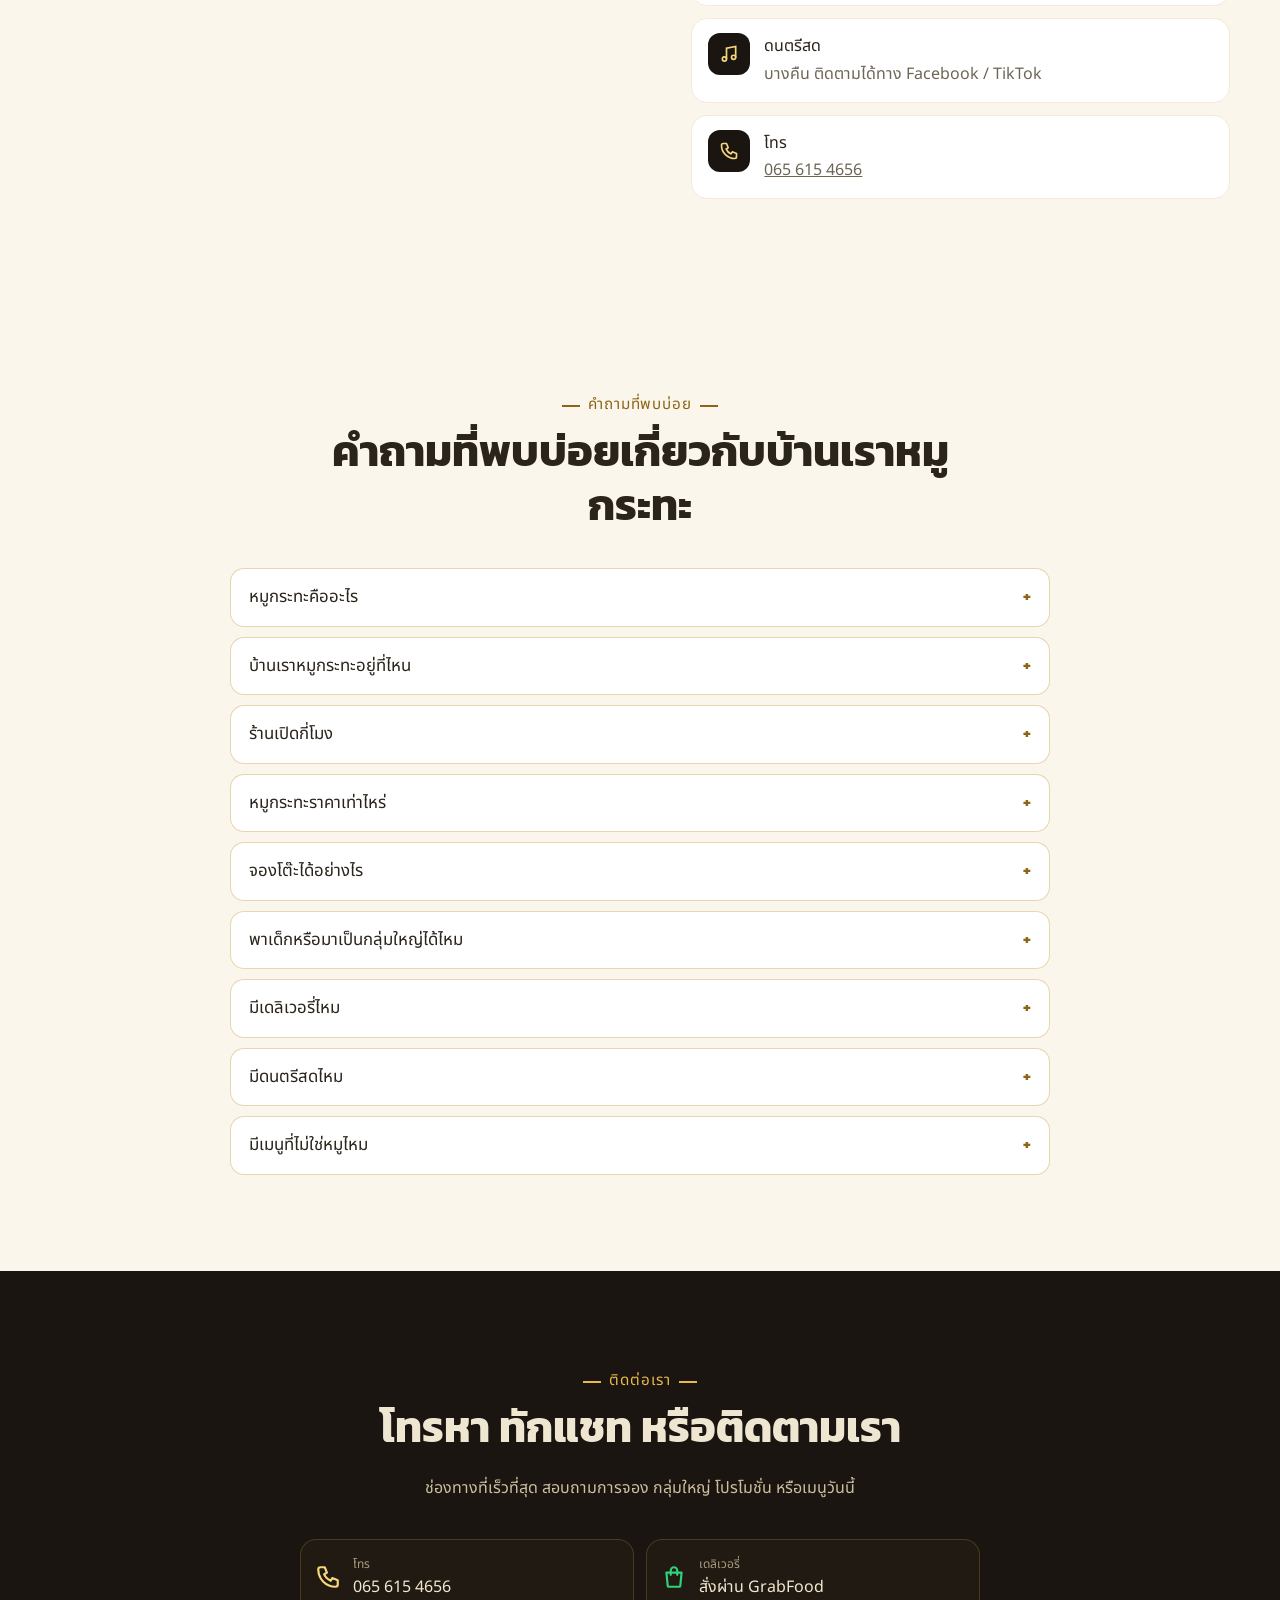
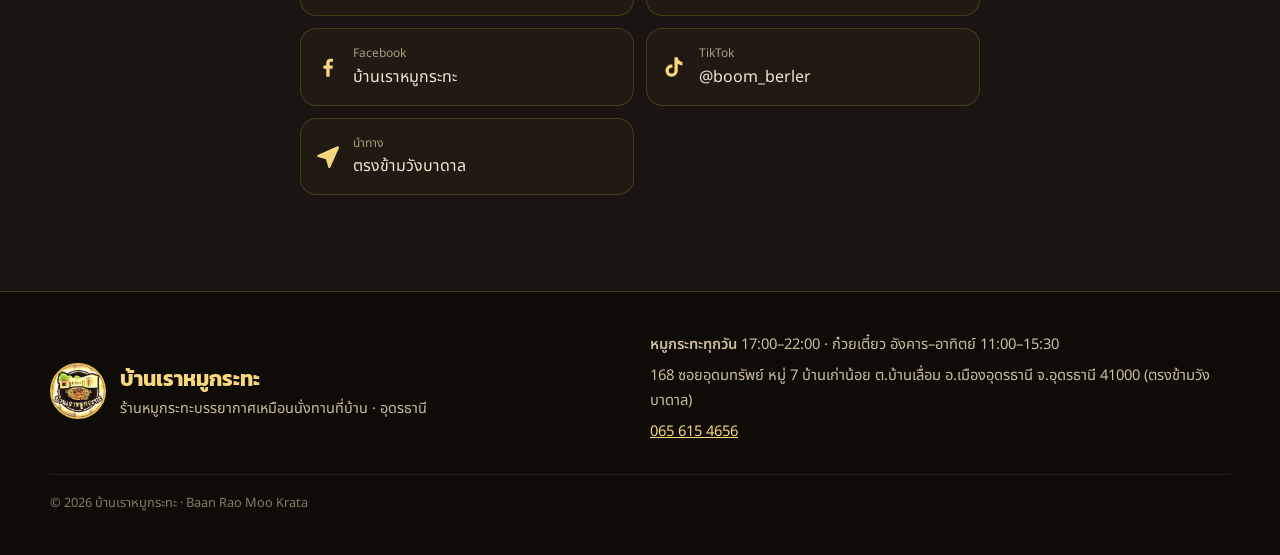
==== commit b2fd99f5: "SEO pass r10: 'no noodles on Mondays' wording, noodle/sets TH alts, meta descriptions show lunch noo" ====
--- a/index.html
+++ b/index.html
@@ -11,7 +11,7 @@
      That updates this file and tools/site-base-url.txt together. -->
 <meta name="site-base-url" content="https://harmonious-clafoutis-619d0d.netlify.app">
 <title>บ้านเราหมูกระทะ อุดรธานี | หมูกระทะเตาถ่าน เปิดทุกวัน 17:00–22:00</title>
-<meta name="description" content="หมูกระทะเตาถ่าน อุดรธานี ตรงข้ามวังบาดาล น้ำจิ้มทำเอง มีเนื้ออสเตรเลียสไลซ์ ชุดเริ่ม ฿199 เหมาะกับครอบครัว เปิดทุกวัน 17:00–22:00 โทร 065 615 4656">
+<meta name="description" content="หมูกระทะเตาถ่าน อุดรธานี ตรงข้ามวังบาดาล มีเนื้ออสเตรเลียสไลซ์ ชุดเริ่ม ฿199 หมูกระทะทุกวัน 17:00–22:00 ก๋วยเตี๋ยวเนื้อ อ.–อา. 11:00–15:30 โทร 065 615 4656">
 <meta name="keywords" content="หมูกระทะ อุดร, บ้านเราหมูกระทะ, หมูกระทะเตาถ่าน, หมูกระทะ อุดรธานี, ร้านอาหาร อุดรธานี, moo krata Udon Thani, Baan Rao Moo Krata">
 <link rel="canonical" href="https://harmonious-clafoutis-619d0d.netlify.app/">
 <link rel="alternate" hreflang="th" href="https://harmonious-clafoutis-619d0d.netlify.app/">
@@ -122,7 +122,7 @@
       ]},
       {"@type": "MenuSection", "name": "อาหารทะเล", "description": "ชุดทะเล ปิ้งก็ได้ ต้มก็อร่อย: กุ้ง ปูอัด ปลาหมึก"},
       {"@type": "MenuSection", "name": "ยำ & ส้มตำ", "description": "ส้มตำ ยำรสจัดจ้านสไตล์อีสาน ทานคู่หมูกระทะเข้ากันสุดๆ"},
-      {"@type": "MenuSection", "name": "เส้น & ของทานเล่น", "description": "ก๋วยเตี๋ยวเนื้อ ซุปเข้มข้น เนื้อเปื่อยนุ่ม (11:00–15:30 น. หยุดวันจันทร์) และวุ้นเส้น มาม่า ยำทะเล เมนูทานเล่นแบ่งกันทาน"},
+      {"@type": "MenuSection", "name": "เส้น & ของทานเล่น", "description": "ก๋วยเตี๋ยวเนื้อ ซุปเข้มข้น เนื้อเปื่อยนุ่ม (11:00–15:30 น. วันจันทร์งดขายก๋วยเตี๋ยว) และวุ้นเส้น มาม่า ยำทะเล เมนูทานเล่นแบ่งกันทาน"},
       {"@type": "MenuSection", "name": "ผักสด", "description": "ผักบุ้ง ผักกาดขาว เห็ด ข้าวโพด ลงต้มในน้ำซุปหอมหวาน"},
       {"@type": "MenuSection", "name": "เครื่องดื่ม", "description": "เครื่องดื่มเย็นๆ น้ำเปล่า น้ำอัดลม ดับเผ็ดได้ทั้งโต๊ะ"}
     ]
@@ -140,7 +140,7 @@
   "mainEntity": [
     {"@type": "Question", "name": "หมูกระทะคืออะไร", "acceptedAnswer": {"@type": "Answer", "text": "หมูกระทะคือการปิ้งย่างและต้มแบบไทยบนกระทะทรงโดม ย่างหมูและเนื้อสัตว์บนโดมตรงกลาง ส่วนรอบกระทะเป็นน้ำซุปไว้ต้มผัก วุ้นเส้น และไข่ ที่บ้านเราหมูกระทะใช้เตาถ่าน และทำหมูหมัก น้ำซุป และน้ำจิ้มเองด้วยสูตรของครอบครัว"}},
     {"@type": "Question", "name": "บ้านเราหมูกระทะอยู่ที่ไหน", "acceptedAnswer": {"@type": "Answer", "text": "ร้านอยู่ที่ 168 ซอยอุดมทรัพย์ หมู่ 7 บ้านเก่าน้อย ต.บ้านเลื่อม อ.เมืองอุดรธานี จ.อุดรธานี 41000 ตรงข้ามวังบาดาล จากตัวเมืองอุดรฯ ลอดอุโมงค์แยกรังษิณามุ่งหน้าหนองคาย ผ่านหมวดทางหลวงเก่าน้อย ชิดซ้ายเข้าซอยอุดมทรัพย์ ตรงไปประมาณ 150 ม. แล้วเลี้ยวซ้าย ร้านอยู่ทางขวามือ"}},
-    {"@type": "Question", "name": "ร้านเปิดกี่โมง", "acceptedAnswer": {"@type": "Answer", "text": "หมูกระทะเปิดทุกวัน 17:00–22:00 น. รับจองโต๊ะรอบสุดท้าย 21:00 น. เมนูก๋วยเตี๋ยวมื้อกลางวัน 11:00–15:30 น. วันอังคาร–อาทิตย์ (หยุดวันจันทร์)"}},
+    {"@type": "Question", "name": "ร้านเปิดกี่โมง", "acceptedAnswer": {"@type": "Answer", "text": "หมูกระทะเปิดทุกวัน 17:00–22:00 น. รับจองโต๊ะรอบสุดท้าย 21:00 น. เมนูก๋วยเตี๋ยวมื้อกลางวัน 11:00–15:30 น. วันอังคาร–อาทิตย์ (วันจันทร์งดขายก๋วยเตี๋ยว)"}},
     {"@type": "Question", "name": "หมูกระทะราคาเท่าไหร่", "acceptedAnswer": {"@type": "Answer", "text": "ชุดหมูกระทะชุดเล็ก ฿199 ชุดใหญ่ ฿299 เพิ่มหมูหมักหรือหมูสามชั้น ฿100 (ราคาอาจเปลี่ยนแปลง สอบถามราคาล่าสุดได้ที่ 065 615 4656)"}},
     {"@type": "Question", "name": "จองโต๊ะได้อย่างไร", "acceptedAnswer": {"@type": "Answer", "text": "โทรจองที่ 065 615 4656 ทุกวัน 17:00–22:00 กลุ่มมากกว่า 20 ท่านกรุณาโทรจองล่วงหน้า"}},
     {"@type": "Question", "name": "พาเด็กหรือมาเป็นกลุ่มใหญ่ได้ไหม", "acceptedAnswer": {"@type": "Answer", "text": "ได้ ร้านมีโต๊ะใหญ่สำหรับครอบครัว งานวันเกิด และกลุ่มเพื่อน เด็กๆ ยินดีต้อนรับ ถ้ามาเป็นกลุ่มใหญ่แนะนำให้จองล่วงหน้า"}},
@@ -314,7 +314,7 @@
 
     <div class="sets">
       <!-- PHOTOS:sets BEGIN (generated by tools/photos.py: edit that file, then run tools/build_en.py) -->
-<figure class="sets-photo has-note"><picture><source type="image/avif" srcset="images/baanrao-moo-krata-set-charcoal-480.avif 480w, images/baanrao-moo-krata-set-charcoal-800.avif 800w" sizes="(min-width: 960px) 300px, 100vw"><source type="image/webp" srcset="images/baanrao-moo-krata-set-charcoal-480.webp 480w, images/baanrao-moo-krata-set-charcoal-800.webp 800w" sizes="(min-width: 960px) 300px, 100vw"><img class="sets-img" src="images/baanrao-moo-krata-set-charcoal-480.jpg" srcset="images/baanrao-moo-krata-set-charcoal-480.jpg 480w, images/baanrao-moo-krata-set-charcoal-800.jpg 800w" sizes="(min-width: 960px) 300px, 100vw" alt="ชุดหมูกระทะเตาถ่านครบชุด เตาถ่าน ชามน้ำซุป ถาดผัก ยำ ส้มตำ ปีกไก่ และเนื้อสไลซ์สองจาน บ้านเราหมูกระทะ" data-en-alt="A full charcoal moo krata set at Baan Rao Moo Krata: grill, broth bowl, vegetable tray, yam, som tam, chicken wings and two plates of sliced meat" width="480" height="480" loading="lazy" decoding="async"></picture><small class="sets-note" data-en="Pictured with extra side dishes">ภาพประกอบรวมเมนูสั่งเพิ่ม</small><figcaption><span data-en="Sets from ฿199. Great value for the whole table.">ชุดเริ่มต้น ฿199 อิ่มคุ้มทั้งโต๊ะ</span></figcaption></figure>
+<figure class="sets-photo has-note"><picture><source type="image/avif" srcset="images/baanrao-moo-krata-set-charcoal-480.avif 480w, images/baanrao-moo-krata-set-charcoal-800.avif 800w" sizes="(min-width: 960px) 300px, 100vw"><source type="image/webp" srcset="images/baanrao-moo-krata-set-charcoal-480.webp 480w, images/baanrao-moo-krata-set-charcoal-800.webp 800w" sizes="(min-width: 960px) 300px, 100vw"><img class="sets-img" src="images/baanrao-moo-krata-set-charcoal-480.jpg" srcset="images/baanrao-moo-krata-set-charcoal-480.jpg 480w, images/baanrao-moo-krata-set-charcoal-800.jpg 800w" sizes="(min-width: 960px) 300px, 100vw" alt="ชุดหมูกระทะเตาถ่านครบชุด เตาถ่าน ชามน้ำซุป ถาดผัก ยำ ส้มตำ ปีกไก่ และเนื้อสัตว์สไลซ์สองจาน บ้านเราหมูกระทะ" data-en-alt="A full charcoal moo krata set at Baan Rao Moo Krata: grill, broth bowl, vegetable tray, yam, som tam, chicken wings and two plates of sliced meat" width="480" height="480" loading="lazy" decoding="async"></picture><small class="sets-note" data-en="Pictured with extra side dishes">ภาพประกอบรวมเมนูสั่งเพิ่ม</small><figcaption><span data-en="Sets from ฿199. Great value for the whole table.">ชุดเริ่มต้น ฿199 อิ่มคุ้มทั้งโต๊ะ</span></figcaption></figure>
 <!-- PHOTOS:sets END -->
       <div class="sets-body">
         <span class="tag" data-en="Signature">เมนูหลัก</span>
@@ -359,9 +359,9 @@
       </article>
       <article class="menu-card">
         <!-- PHOTOS:menu-card-noodles BEGIN (generated by tools/photos.py: edit that file, then run tools/build_en.py) -->
-<div class="mc-pic"><picture><source type="image/avif" srcset="images/baanrao-beef-noodle-soup-480.avif 480w, images/baanrao-beef-noodle-soup-800.avif 800w" sizes="(min-width: 960px) 200px, (min-width: 640px) 33vw, 50vw"><source type="image/webp" srcset="images/baanrao-beef-noodle-soup-480.webp 480w, images/baanrao-beef-noodle-soup-800.webp 800w" sizes="(min-width: 960px) 200px, (min-width: 640px) 33vw, 50vw"><img src="images/baanrao-beef-noodle-soup-480.jpg" srcset="images/baanrao-beef-noodle-soup-480.jpg 480w, images/baanrao-beef-noodle-soup-800.jpg 800w" sizes="(min-width: 960px) 200px, (min-width: 640px) 33vw, 50vw" alt="ก๋วยเตี๋ยวเนื้อน้ำตก เนื้อเปื่อย ลูกชิ้นเนื้อ และถั่วงอก บ้านเราหมูกระทะ" data-en-alt="Beef noodle soup with tender beef, beef balls and bean sprouts at Baan Rao Moo Krata" width="480" height="480" loading="lazy" decoding="async"></picture></div>
+<div class="mc-pic"><picture><source type="image/avif" srcset="images/baanrao-beef-noodle-soup-480.avif 480w, images/baanrao-beef-noodle-soup-800.avif 800w" sizes="(min-width: 960px) 200px, (min-width: 640px) 33vw, 50vw"><source type="image/webp" srcset="images/baanrao-beef-noodle-soup-480.webp 480w, images/baanrao-beef-noodle-soup-800.webp 800w" sizes="(min-width: 960px) 200px, (min-width: 640px) 33vw, 50vw"><img src="images/baanrao-beef-noodle-soup-480.jpg" srcset="images/baanrao-beef-noodle-soup-480.jpg 480w, images/baanrao-beef-noodle-soup-800.jpg 800w" sizes="(min-width: 960px) 200px, (min-width: 640px) 33vw, 50vw" alt="ก๋วยเตี๋ยวเนื้อ เนื้อเปื่อย ลูกชิ้นเนื้อ และถั่วงอก บ้านเราหมูกระทะ" data-en-alt="Beef noodle soup with tender beef, beef balls and bean sprouts at Baan Rao Moo Krata" width="480" height="480" loading="lazy" decoding="async"></picture></div>
 <!-- PHOTOS:menu-card-noodles END -->
-        <div class="mc-body"><h3 data-en="Noodles &amp; sides">เส้น &amp; ของทานเล่น</h3><p data-en="Beef noodle soup with a rich broth and tender beef">ก๋วยเตี๋ยวเนื้อ ซุปเข้มข้น เนื้อเปื่อยนุ่ม</p><p class="mc-note"><svg class="i" aria-hidden="true"><use href="#i-clock"/></svg><span data-en="Noodle soup served 11:00–15:30, closed Mondays">เมนูก๋วยเตี๋ยว เปิดขาย 11:00–15:30 น. (หยุดวันจันทร์)</span></p></div>
+        <div class="mc-body"><h3 data-en="Noodles &amp; sides">เส้น &amp; ของทานเล่น</h3><p data-en="Beef noodle soup with a rich broth and tender beef">ก๋วยเตี๋ยวเนื้อ ซุปเข้มข้น เนื้อเปื่อยนุ่ม</p><p class="mc-note"><svg class="i" aria-hidden="true"><use href="#i-clock"/></svg><span data-en="Noodle soup served 11:00–15:30, no noodles on Mondays">เมนูก๋วยเตี๋ยว เปิดขาย 11:00–15:30 น. (วันจันทร์งดขายก๋วยเตี๋ยว)</span></p></div>
       </article>
       <article class="menu-card">
         <!-- PHOTOS:menu-card-veg BEGIN (generated by tools/photos.py: edit that file, then run tools/build_en.py) -->
@@ -724,7 +724,7 @@
         <a class="btn btn-gold btn-xl btn-block" href="https://www.google.com/maps/dir/?api=1&destination=17.440569,102.794069" target="_blank" rel="noopener"><svg class="i"><use href="#i-nav"/></svg><span data-en="Get directions">กดนำทางไปร้าน</span></a>
         <ul class="info-list">
           <li><span class="ii"><svg class="i"><use href="#i-pin"/></svg></span><div><b data-en="Address">ที่อยู่</b><p data-en="168 Soi Udom Sap, Moo 7, Ban Kao Noi, Ban Lueam, Mueang Udon Thani, Udon Thani 41000">168 ซอยอุดมทรัพย์ หมู่ 7 บ้านเก่าน้อย ต.บ้านเลื่อม อ.เมืองอุดรธานี จ.อุดรธานี 41000</p></div></li>
-          <li><span class="ii"><svg class="i"><use href="#i-clock"/></svg></span><div><b data-en="Opening hours">เวลาเปิด</b><p><span data-en="Moo krata, every day">หมูกระทะ ทุกวัน</span> <b class="js-hours">17:00–22:00</b><br><span data-en="Lunch noodle soup, Tue–Sun">ก๋วยเตี๋ยวมื้อกลางวัน อังคาร–อาทิตย์</span> <b>11:00–15:30</b> <span data-en="(closed Mondays)">(หยุดวันจันทร์)</span></p></div></li>
+          <li><span class="ii"><svg class="i"><use href="#i-clock"/></svg></span><div><b data-en="Opening hours">เวลาเปิด</b><p><span data-en="Moo krata, every day">หมูกระทะ ทุกวัน</span> <b class="js-hours">17:00–22:00</b><br><span data-en="Lunch noodle soup, Tue–Sun">ก๋วยเตี๋ยวมื้อกลางวัน อังคาร–อาทิตย์</span> <b>11:00–15:30</b> <span data-en="(no noodles on Mondays)">(วันจันทร์งดขายก๋วยเตี๋ยว)</span></p></div></li>
           <li><span class="ii"><svg class="i"><use href="#i-car"/></svg></span><div><b data-en="Parking">ที่จอดรถ</b><p data-en="Parking available for cars and motorbikes at the restaurant.">มีที่จอดรถยนต์และรถจักรยานยนต์ที่ร้าน</p></div></li>
           <li><span class="ii"><svg class="i"><use href="#i-music"/></svg></span><div><b data-en="Live music">ดนตรีสด</b><p data-en="On some nights — see our Facebook or TikTok.">บางคืน ติดตามได้ทาง Facebook / TikTok</p></div></li>
           <li><span class="ii"><svg class="i"><use href="#i-phone"/></svg></span><div><b data-en="Phone">โทร</b><p><a href="tel:0656154656">065 615 4656</a></p></div></li>
@@ -752,7 +752,7 @@
       </details>
       <details class="faq-item">
         <summary data-en="What are the opening hours?">ร้านเปิดกี่โมง</summary>
-        <p data-en="Moo krata every day, 17:00–22:00; the last table booking is at 21:00. Lunch noodle soup 11:00–15:30, Tuesday to Sunday (closed Mondays).">หมูกระทะเปิดทุกวัน 17:00–22:00 น. รับจองโต๊ะรอบสุดท้าย 21:00 น. เมนูก๋วยเตี๋ยวมื้อกลางวัน 11:00–15:30 น. วันอังคาร–อาทิตย์ (หยุดวันจันทร์)</p>
+        <p data-en="Moo krata every day, 17:00–22:00; the last table booking is at 21:00. Lunch noodle soup 11:00–15:30, Tuesday to Sunday (no noodles on Mondays).">หมูกระทะเปิดทุกวัน 17:00–22:00 น. รับจองโต๊ะรอบสุดท้าย 21:00 น. เมนูก๋วยเตี๋ยวมื้อกลางวัน 11:00–15:30 น. วันอังคาร–อาทิตย์ (วันจันทร์งดขายก๋วยเตี๋ยว)</p>
       </details>
       <details class="faq-item">
         <summary data-en="How much does it cost?">หมูกระทะราคาเท่าไหร่</summary>
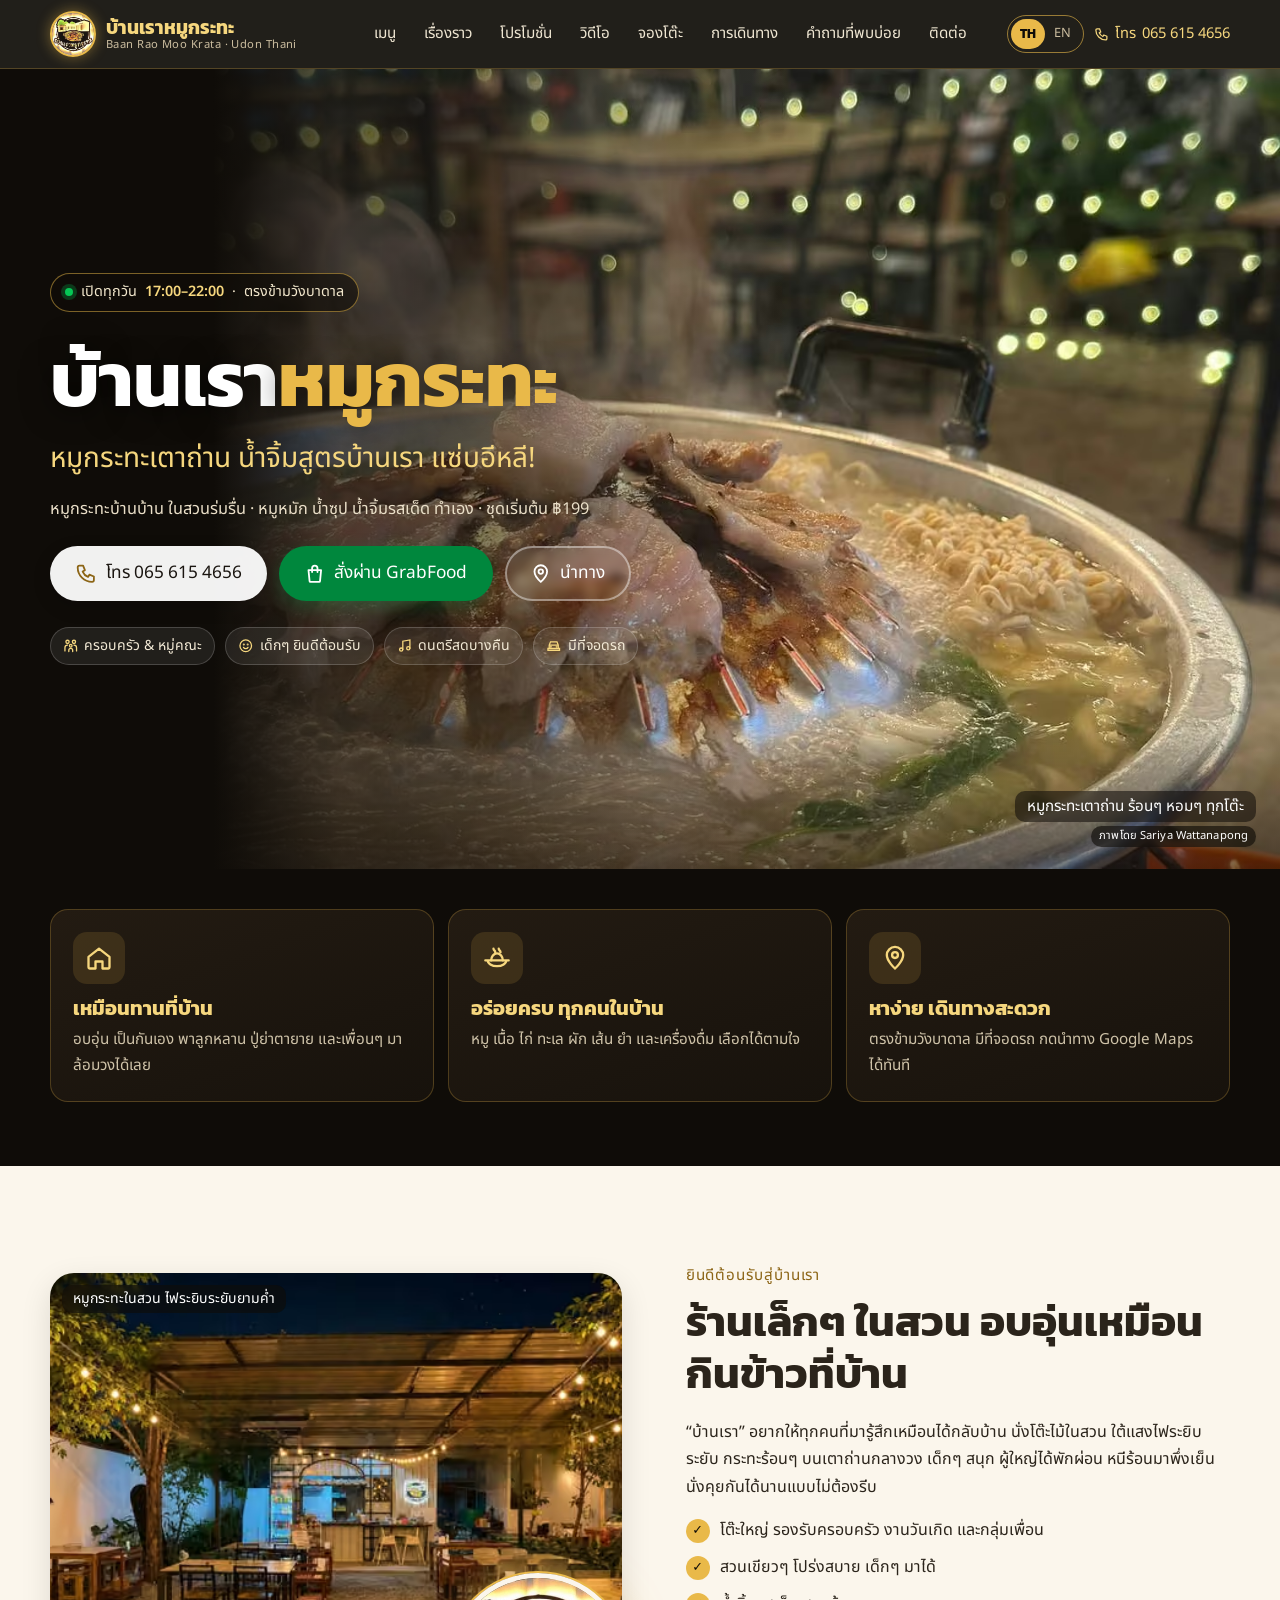
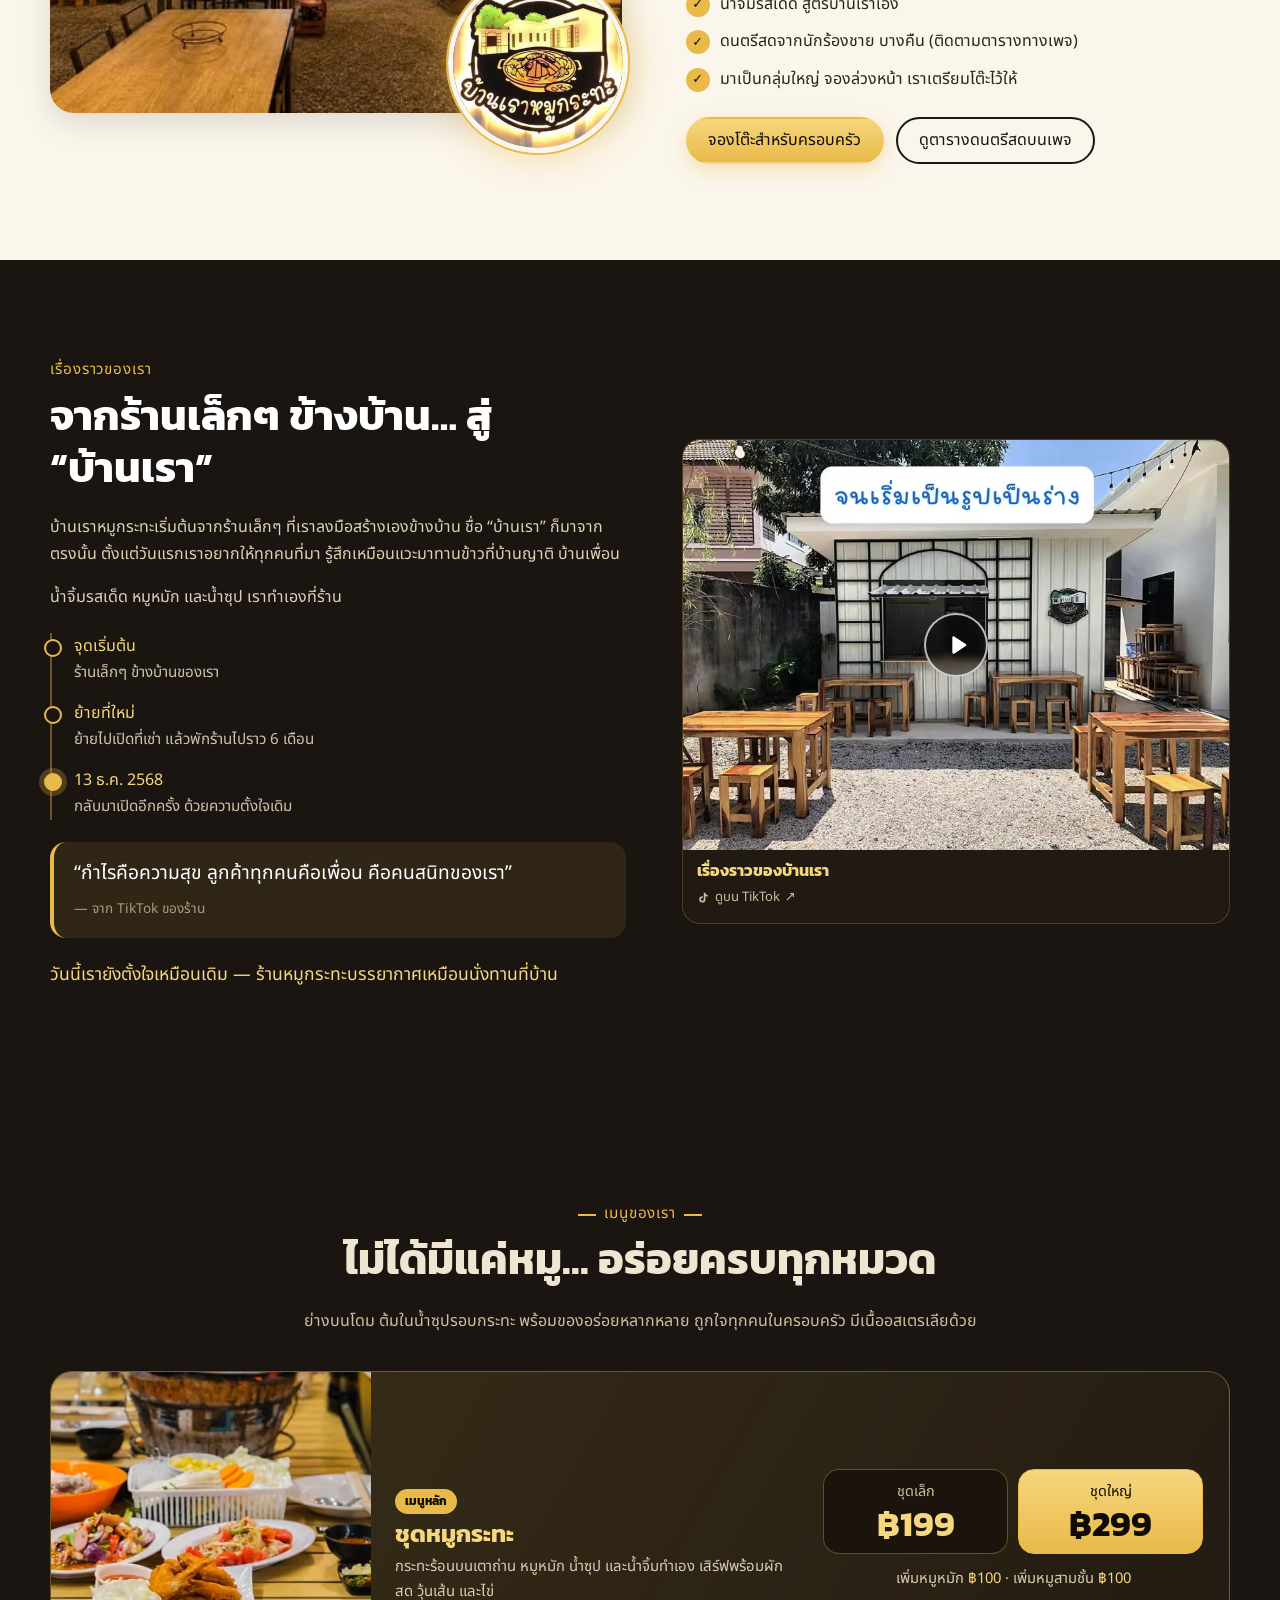
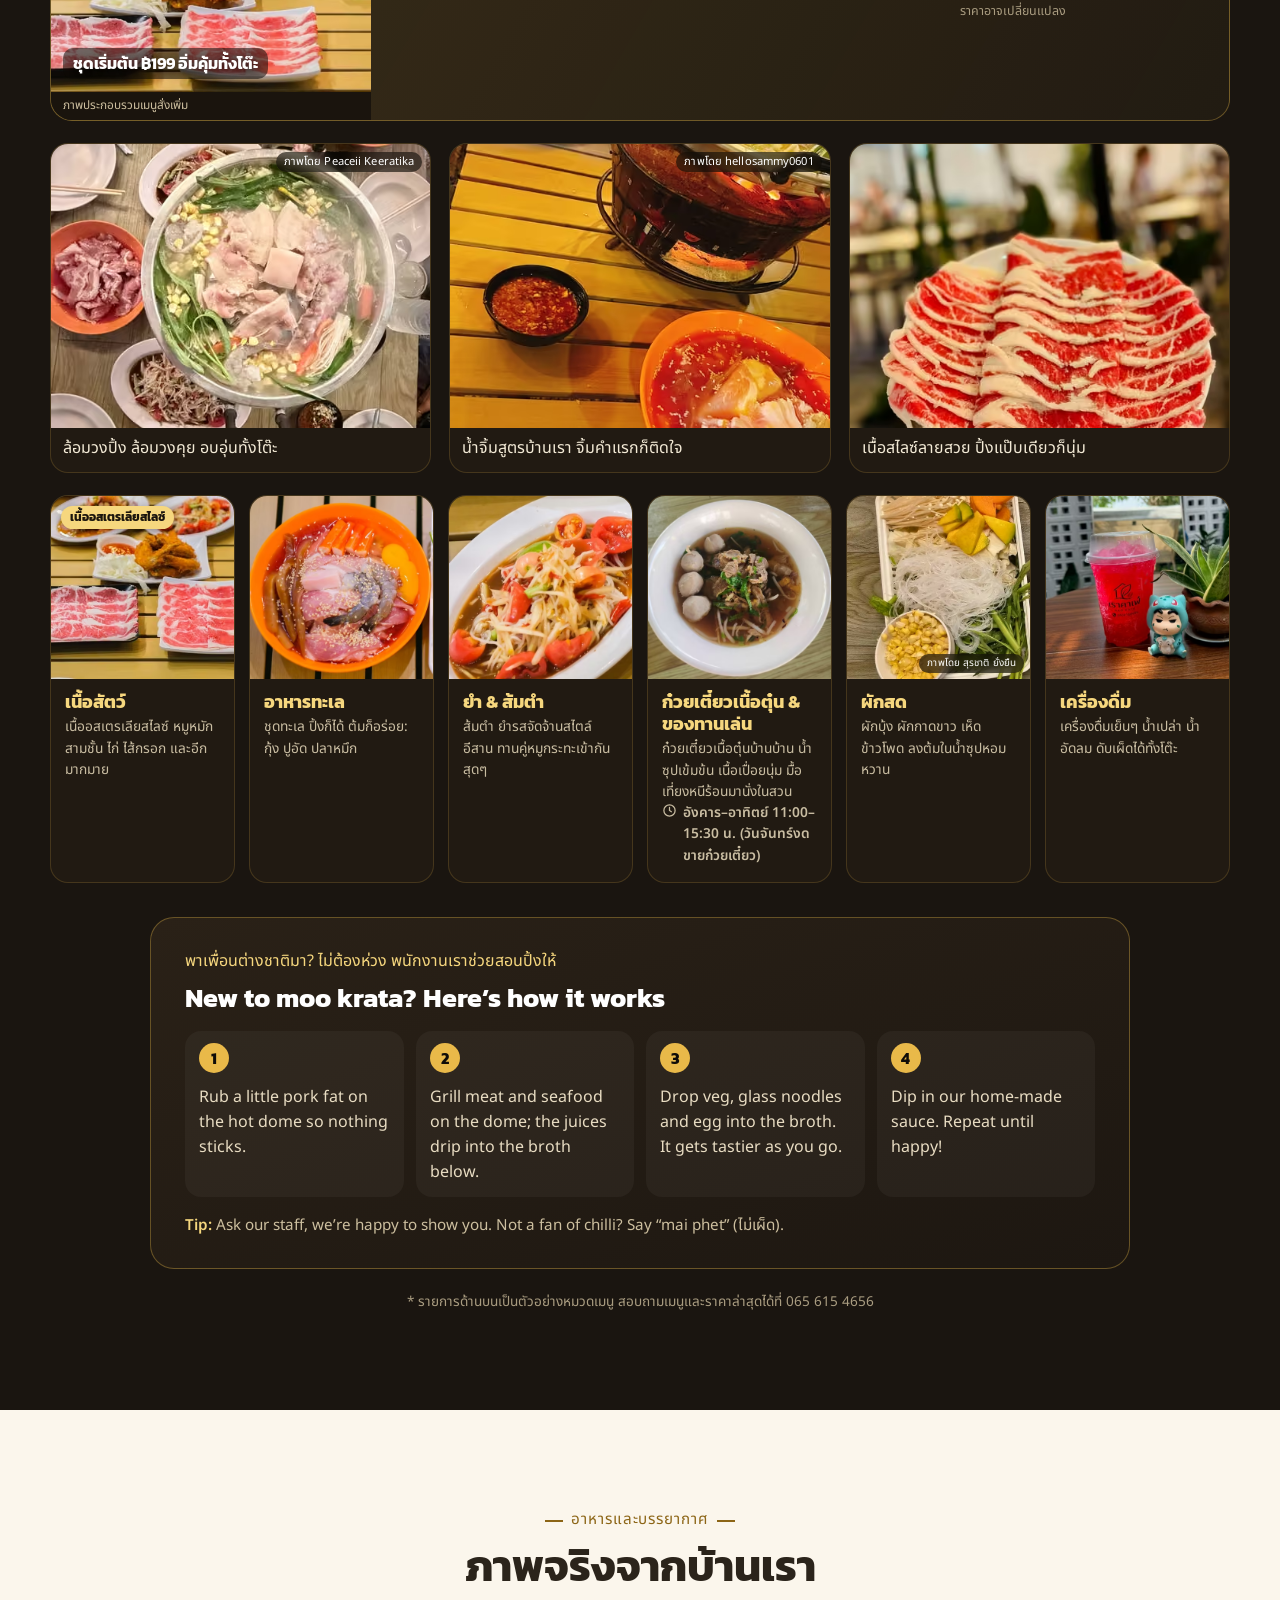
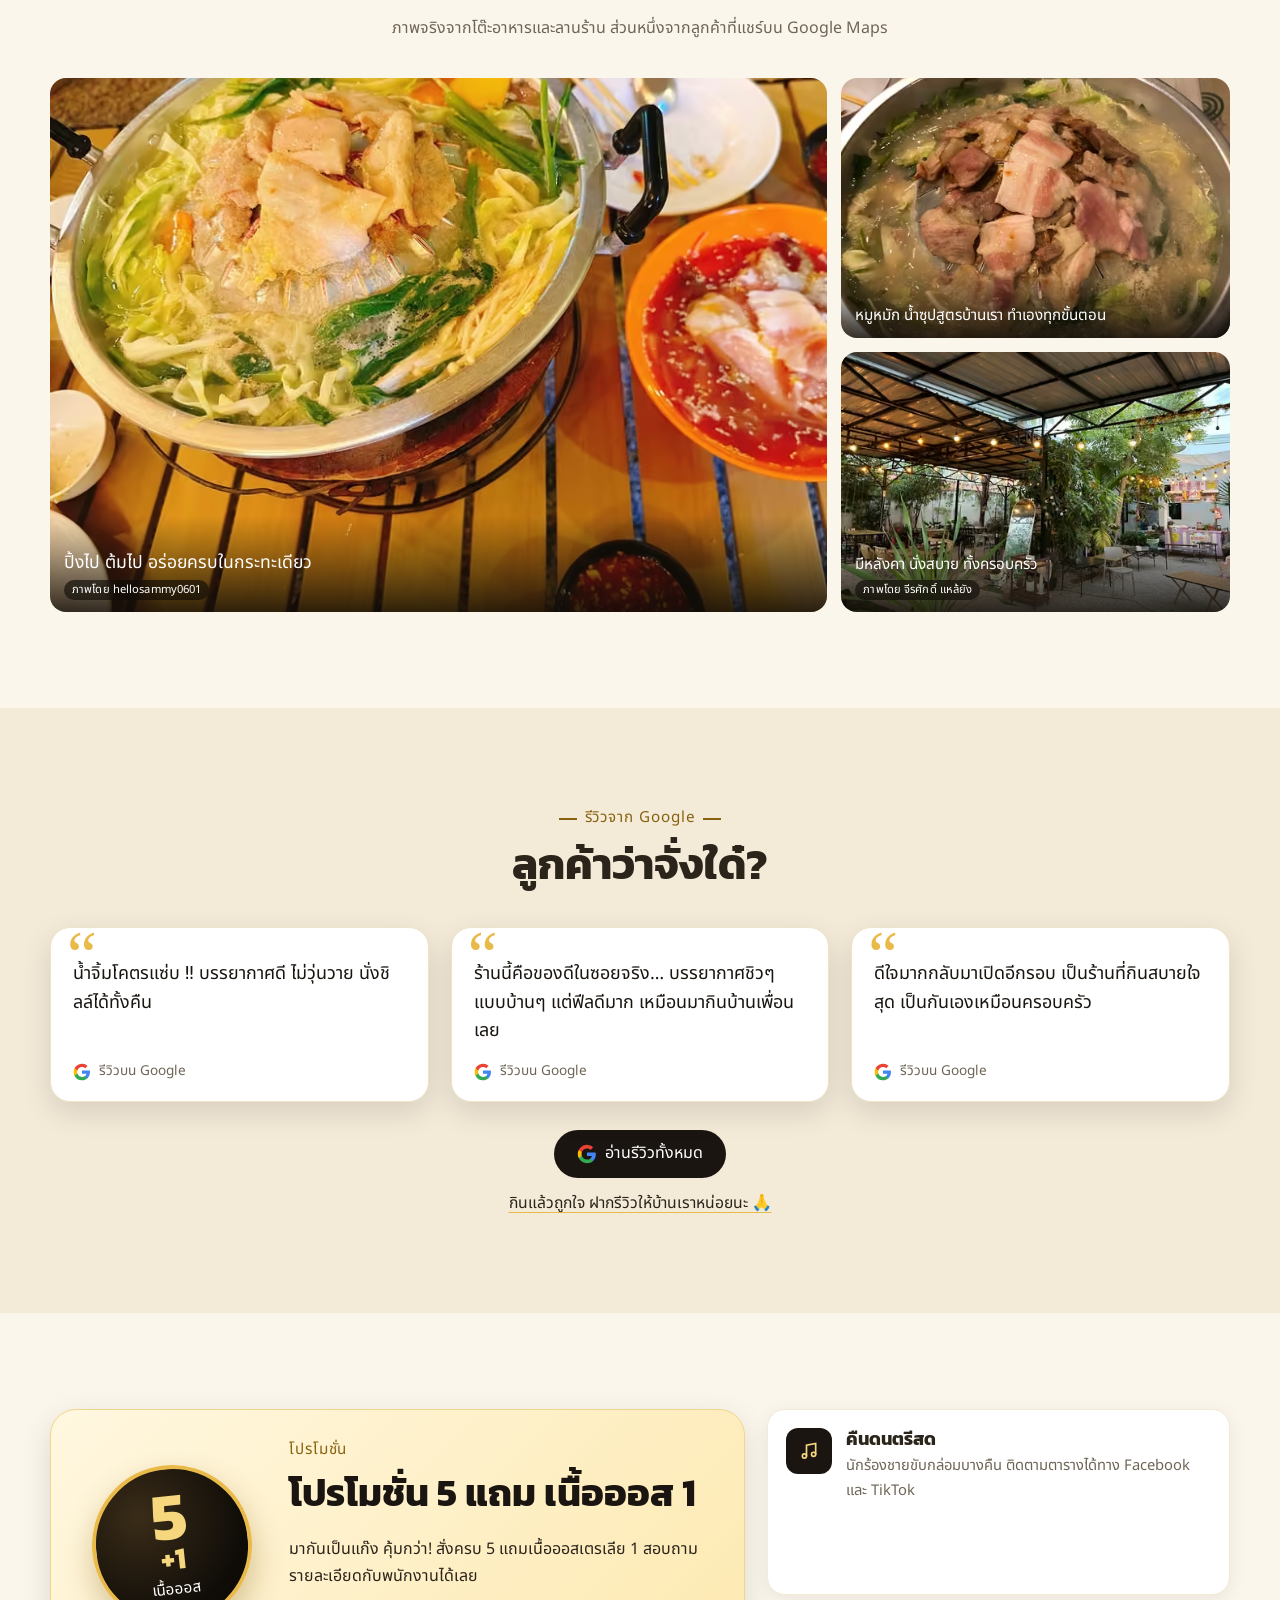
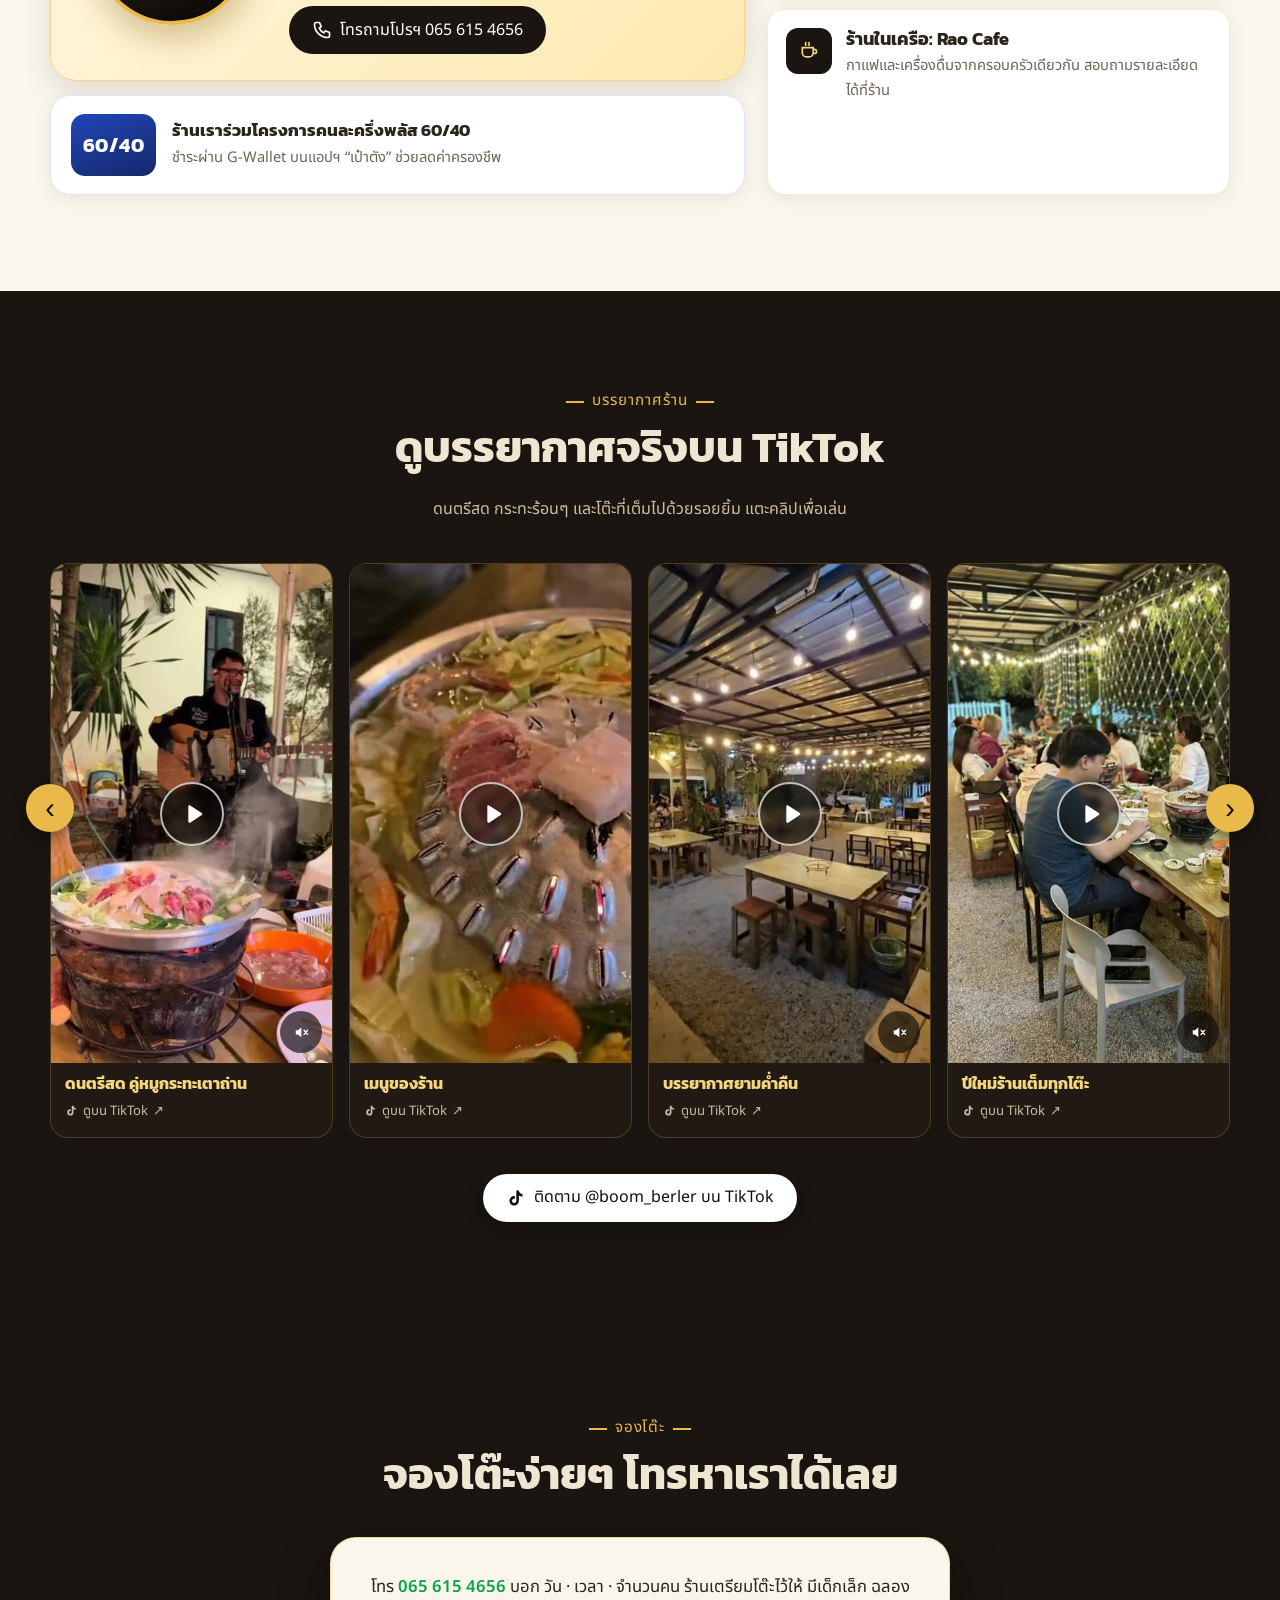
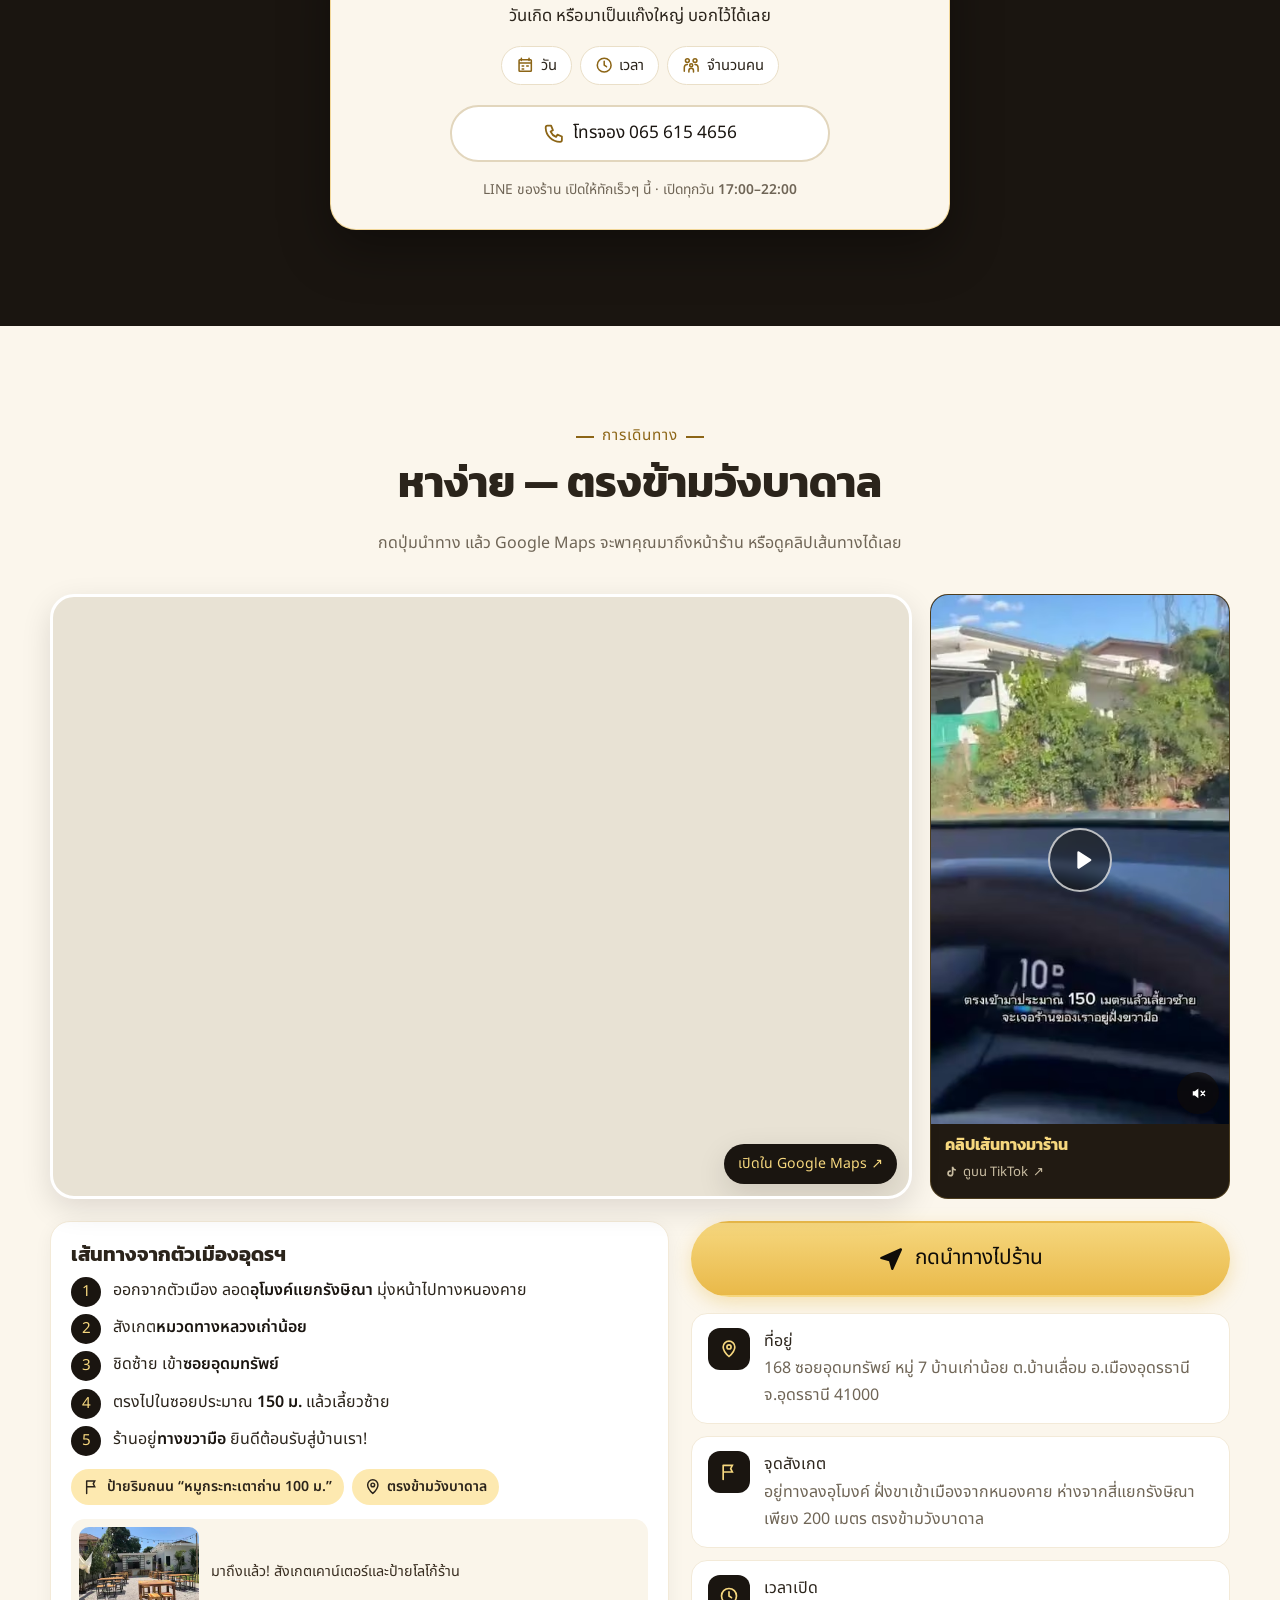
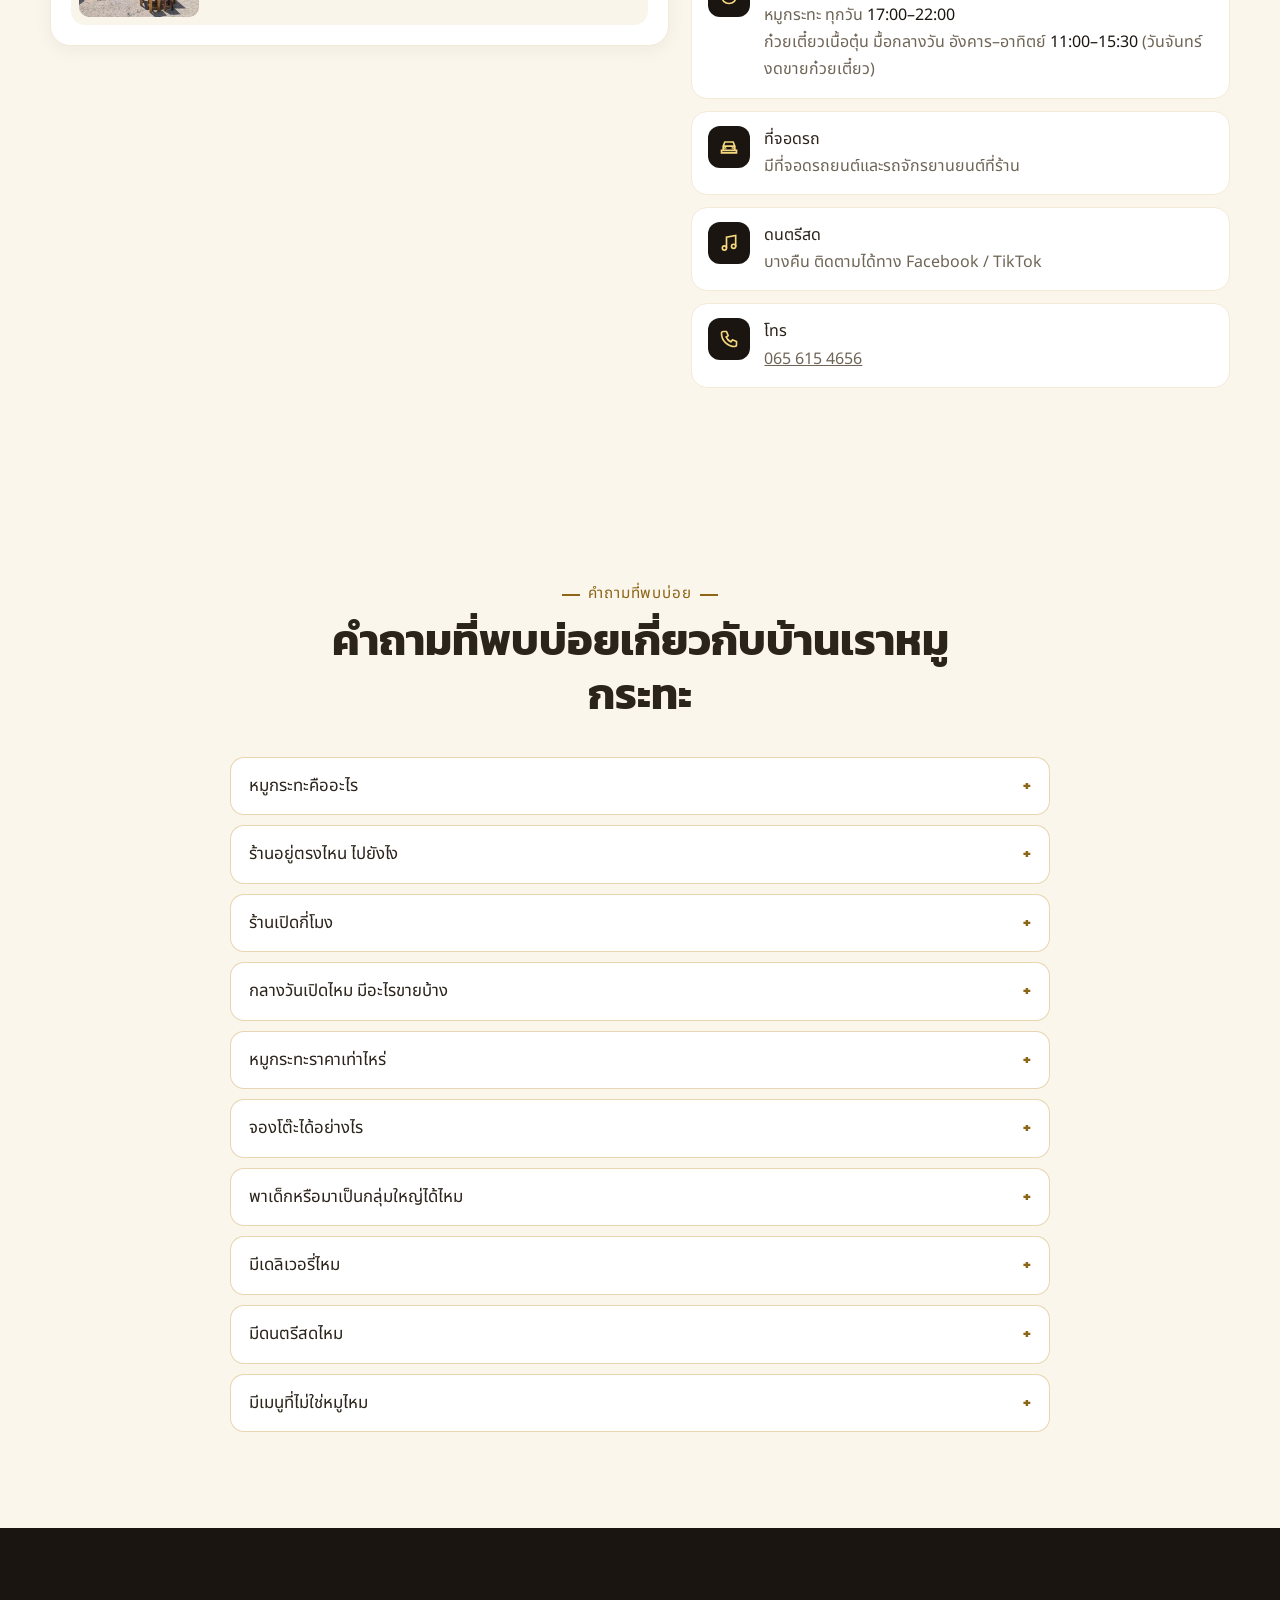
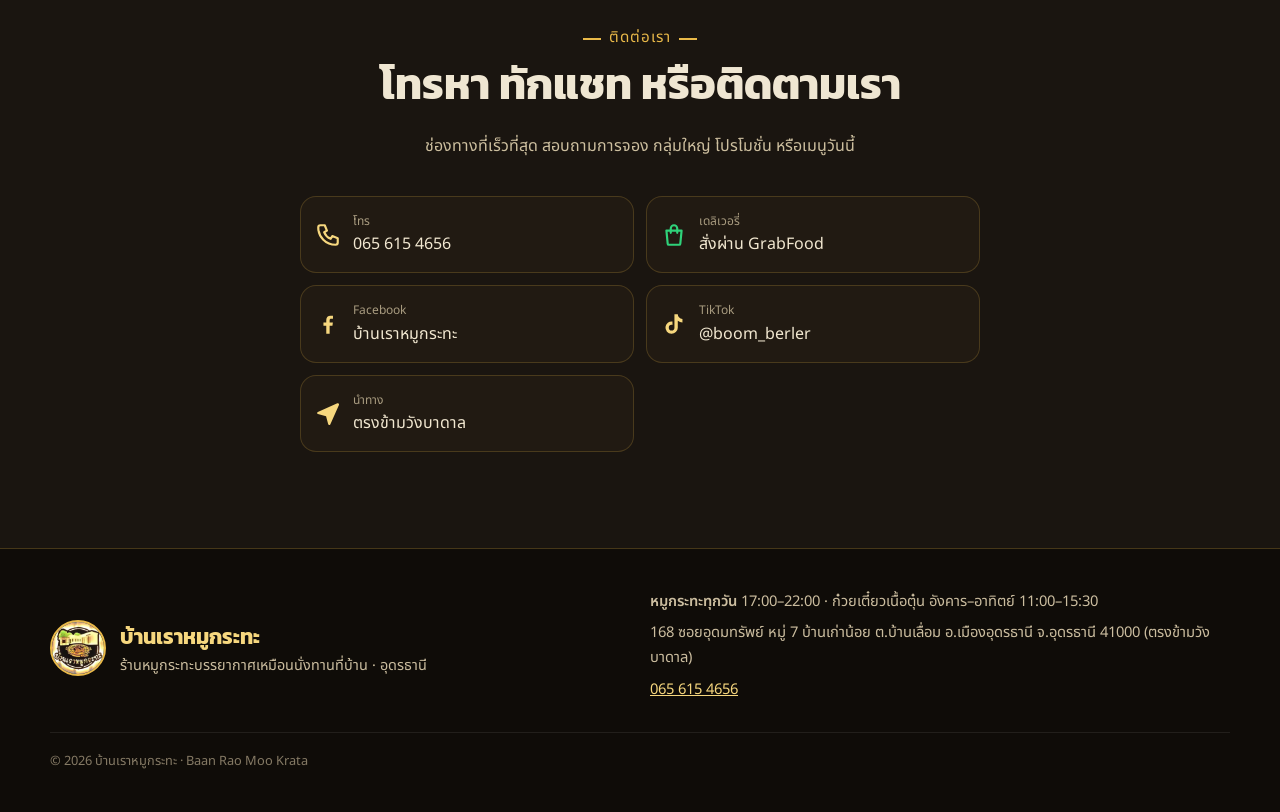
==== commit 52524c80: "Owner copy (J): ก๋วยเตี๋ยวเนื้อตุ๋น / stewed beef noodle soup, lunch MenuSection + FAQ, owner direct" ====
--- a/index.html
+++ b/index.html
@@ -11,7 +11,7 @@
      That updates this file and tools/site-base-url.txt together. -->
 <meta name="site-base-url" content="https://harmonious-clafoutis-619d0d.netlify.app">
 <title>บ้านเราหมูกระทะ อุดรธานี | หมูกระทะเตาถ่าน เปิดทุกวัน 17:00–22:00</title>
-<meta name="description" content="หมูกระทะเตาถ่าน อุดรธานี ตรงข้ามวังบาดาล มีเนื้ออสเตรเลียสไลซ์ ชุดเริ่ม ฿199 หมูกระทะทุกวัน 17:00–22:00 ก๋วยเตี๋ยวเนื้อ อ.–อา. 11:00–15:30 โทร 065 615 4656">
+<meta name="description" content="หมูกระทะเตาถ่าน อุดรธานี ตรงข้ามวังบาดาล มีเนื้ออสเตรเลียสไลซ์ ชุดเริ่ม ฿199 หมูกระทะทุกวัน 17:00–22:00 ก๋วยเตี๋ยวเนื้อตุ๋น อ.–อา. 11:00–15:30 โทร 065 615 4656">
 <meta name="keywords" content="หมูกระทะ อุดร, บ้านเราหมูกระทะ, หมูกระทะเตาถ่าน, หมูกระทะ อุดรธานี, ร้านอาหาร อุดรธานี, moo krata Udon Thani, Baan Rao Moo Krata">
 <link rel="canonical" href="https://harmonious-clafoutis-619d0d.netlify.app/">
 <link rel="alternate" hreflang="th" href="https://harmonious-clafoutis-619d0d.netlify.app/">
@@ -39,7 +39,7 @@
   "@id": "https://harmonious-clafoutis-619d0d.netlify.app/#restaurant",
   "name": "บ้านเราหมูกระทะ",
   "alternateName": ["Baan Rao Moo Krata", "Baan Rao Mookata"],
-  "description": "หมูกระทะเตาถ่าน น้ำจิ้มสูตรบ้านเรา บรรยากาศเหมือนนั่งทานที่บ้าน อุดรธานี",
+  "description": "หมูกระทะเตาถ่าน น้ำจิ้มสูตรบ้านเรา บรรยากาศเหมือนนั่งทานที่บ้าน อุดรธานี ห่างสี่แยกรังษิณา 200 เมตร ตรงข้ามวังบาดาล",
   "url": "https://harmonious-clafoutis-619d0d.netlify.app/",
   "image": [
     {"@type": "ImageObject", "contentUrl": "https://harmonious-clafoutis-619d0d.netlify.app/images/baanrao-moo-krata-pan-night-1200.jpg", "url": "https://harmonious-clafoutis-619d0d.netlify.app/images/baanrao-moo-krata-pan-night-1200.jpg", "creditText": "Sariya Wattanapong", "creator": {"@type": "Person", "name": "Sariya Wattanapong"}},
@@ -53,7 +53,7 @@
   ],
   "logo": "https://harmonious-clafoutis-619d0d.netlify.app/images/logo.jpg",
   "telephone": "065 615 4656",
-  "servesCuisine": ["Thai", "Isan", "Moo krata", "Thai barbecue", "Hot pot"],
+  "servesCuisine": ["Thai", "Isan", "Moo krata", "Thai barbecue", "Hot pot", "ก๋วยเตี๋ยว"],
   "address": {
     "@type": "PostalAddress",
     "streetAddress": "168 ซอยอุดมทรัพย์ หมู่ 7 บ้านเก่าน้อย ต.บ้านเลื่อม",
@@ -122,7 +122,10 @@
       ]},
       {"@type": "MenuSection", "name": "อาหารทะเล", "description": "ชุดทะเล ปิ้งก็ได้ ต้มก็อร่อย: กุ้ง ปูอัด ปลาหมึก"},
       {"@type": "MenuSection", "name": "ยำ & ส้มตำ", "description": "ส้มตำ ยำรสจัดจ้านสไตล์อีสาน ทานคู่หมูกระทะเข้ากันสุดๆ"},
-      {"@type": "MenuSection", "name": "เส้น & ของทานเล่น", "description": "ก๋วยเตี๋ยวเนื้อ ซุปเข้มข้น เนื้อเปื่อยนุ่ม (11:00–15:30 น. วันจันทร์งดขายก๋วยเตี๋ยว) และวุ้นเส้น มาม่า ยำทะเล เมนูทานเล่นแบ่งกันทาน"},
+      {"@type": "MenuSection", "name": "ก๋วยเตี๋ยวเนื้อตุ๋น (มื้อกลางวัน)", "description": "อ.–อา. 11:00–15:30", "hasMenuItem": [
+        {"@type": "MenuItem", "name": "ก๋วยเตี๋ยวเนื้อตุ๋น", "description": "ก๋วยเตี๋ยวเนื้อตุ๋นบ้านบ้าน น้ำซุปเข้มข้น เนื้อเปื่อยนุ่ม"}
+      ]},
+      {"@type": "MenuSection", "name": "เส้น & ของทานเล่น", "description": "วุ้นเส้น มาม่า ยำทะเล เมนูทานเล่นแบ่งกันทาน"},
       {"@type": "MenuSection", "name": "ผักสด", "description": "ผักบุ้ง ผักกาดขาว เห็ด ข้าวโพด ลงต้มในน้ำซุปหอมหวาน"},
       {"@type": "MenuSection", "name": "เครื่องดื่ม", "description": "เครื่องดื่มเย็นๆ น้ำเปล่า น้ำอัดลม ดับเผ็ดได้ทั้งโต๊ะ"}
     ]
@@ -139,8 +142,9 @@
   "@type": "FAQPage",
   "mainEntity": [
     {"@type": "Question", "name": "หมูกระทะคืออะไร", "acceptedAnswer": {"@type": "Answer", "text": "หมูกระทะคือการปิ้งย่างและต้มแบบไทยบนกระทะทรงโดม ย่างหมูและเนื้อสัตว์บนโดมตรงกลาง ส่วนรอบกระทะเป็นน้ำซุปไว้ต้มผัก วุ้นเส้น และไข่ ที่บ้านเราหมูกระทะใช้เตาถ่าน และทำหมูหมัก น้ำซุป และน้ำจิ้มเองด้วยสูตรของครอบครัว"}},
-    {"@type": "Question", "name": "บ้านเราหมูกระทะอยู่ที่ไหน", "acceptedAnswer": {"@type": "Answer", "text": "ร้านอยู่ที่ 168 ซอยอุดมทรัพย์ หมู่ 7 บ้านเก่าน้อย ต.บ้านเลื่อม อ.เมืองอุดรธานี จ.อุดรธานี 41000 ตรงข้ามวังบาดาล จากตัวเมืองอุดรฯ ลอดอุโมงค์แยกรังษิณามุ่งหน้าหนองคาย ผ่านหมวดทางหลวงเก่าน้อย ชิดซ้ายเข้าซอยอุดมทรัพย์ ตรงไปประมาณ 150 ม. แล้วเลี้ยวซ้าย ร้านอยู่ทางขวามือ"}},
-    {"@type": "Question", "name": "ร้านเปิดกี่โมง", "acceptedAnswer": {"@type": "Answer", "text": "หมูกระทะเปิดทุกวัน 17:00–22:00 น. รับจองโต๊ะรอบสุดท้าย 21:00 น. เมนูก๋วยเตี๋ยวมื้อกลางวัน 11:00–15:30 น. วันอังคาร–อาทิตย์ (วันจันทร์งดขายก๋วยเตี๋ยว)"}},
+    {"@type": "Question", "name": "ร้านอยู่ตรงไหน ไปยังไง", "acceptedAnswer": {"@type": "Answer", "text": "ร้านอยู่ที่ 168 ซอยอุดมทรัพย์ หมู่ 7 บ้านเก่าน้อย ต.บ้านเลื่อม อ.เมืองอุดรธานี จ.อุดรธานี 41000 อยู่ทางลงอุโมงค์ ฝั่งขาเข้าเมืองจากหนองคาย ห่างจากสี่แยกรังษิณาเพียง 200 เมตร ตรงข้ามวังบาดาล จากตัวเมืองอุดรฯ ลอดอุโมงค์แยกรังษิณามุ่งหน้าหนองคาย ผ่านหมวดทางหลวงเก่าน้อย ชิดซ้ายเข้าซอยอุดมทรัพย์ ตรงไปในซอยประมาณ 150 ม. แล้วเลี้ยวซ้าย ร้านอยู่ทางขวามือ ปักหมุดใน Google Maps: https://maps.google.com/?cid=10793292857098184680"}},
+    {"@type": "Question", "name": "ร้านเปิดกี่โมง", "acceptedAnswer": {"@type": "Answer", "text": "หมูกระทะเปิดทุกวัน 17:00–22:00 น. รับจองโต๊ะรอบสุดท้าย 21:00 น. ก๋วยเตี๋ยวเนื้อตุ๋นมื้อกลางวัน 11:00–15:30 น. วันอังคาร–อาทิตย์ (วันจันทร์งดขายก๋วยเตี๋ยว)"}},
+    {"@type": "Question", "name": "กลางวันเปิดไหม มีอะไรขายบ้าง", "acceptedAnswer": {"@type": "Answer", "text": "เปิด มีก๋วยเตี๋ยวเนื้อตุ๋น วันอังคาร–อาทิตย์ 11:00–15:30 (วันจันทร์งดขายก๋วยเตี๋ยว) ส่วนหมูกระทะเปิดทุกวัน 17:00–22:00"}},
     {"@type": "Question", "name": "หมูกระทะราคาเท่าไหร่", "acceptedAnswer": {"@type": "Answer", "text": "ชุดหมูกระทะชุดเล็ก ฿199 ชุดใหญ่ ฿299 เพิ่มหมูหมักหรือหมูสามชั้น ฿100 (ราคาอาจเปลี่ยนแปลง สอบถามราคาล่าสุดได้ที่ 065 615 4656)"}},
     {"@type": "Question", "name": "จองโต๊ะได้อย่างไร", "acceptedAnswer": {"@type": "Answer", "text": "โทรจองที่ 065 615 4656 ทุกวัน 17:00–22:00 กลุ่มมากกว่า 20 ท่านกรุณาโทรจองล่วงหน้า"}},
     {"@type": "Question", "name": "พาเด็กหรือมาเป็นกลุ่มใหญ่ได้ไหม", "acceptedAnswer": {"@type": "Answer", "text": "ได้ ร้านมีโต๊ะใหญ่สำหรับครอบครัว งานวันเกิด และกลุ่มเพื่อน เด็กๆ ยินดีต้อนรับ ถ้ามาเป็นกลุ่มใหญ่แนะนำให้จองล่วงหน้า"}},
@@ -203,13 +207,13 @@
     <span class="eyebrow"><span class="dot"></span><span data-en="Open daily">เปิดทุกวัน</span> <b class="js-hours">17:00–22:00</b> · <span data-en="opposite Wang Badan">ตรงข้ามวังบาดาล</span></span>
     <h1 data-en="Baan Rao &lt;span class=&quot;gold nw&quot;&gt;Moo Krata&lt;/span&gt; &lt;small class=&quot;h1-th&quot; lang=&quot;th&quot;&gt;บ้านเราหมูกระทะ&lt;/small&gt;">บ้านเรา<span class="gold">หมูกระทะ</span></h1>
     <p class="hero-tag" data-en="Charcoal Thai BBQ &amp; hotpot with our family’s own dipping sauce">หมูกระทะเตาถ่าน น้ำจิ้มสูตรบ้านเรา <span class="nw">แซ่บอีหลี!</span></p>
-    <p class="hero-sub" data-en="Grill on the dome, simmer in the broth, share with the whole family. Home-made marinated pork, broth and sauce. Sets from ฿199. Open daily 17:00–22:00, opposite Wang Badan, Udon Thani.">หมูหมัก น้ำซุป น้ำจิ้ม ทำเองทุกขั้นตอน · <span class="nw">ชุดเริ่มต้น ฿199</span> · พาพ่อแม่ลูกหลานมาล้อมวง นั่งชิลได้ทั้งคืน เหมือนกินข้าวบ้านเฮา</p>
+    <p class="hero-sub" data-en="Homestyle moo krata in a leafy garden. Our own marinated pork, broth and signature dipping sauce. Sets from ฿199. Open daily 17:00–22:00, opposite Wang Badan, Udon Thani.">หมูกระทะบ้านบ้าน ในสวนร่มรื่น · หมูหมัก น้ำซุป น้ำจิ้มรสเด็ด ทำเอง · <span class="nw">ชุดเริ่มต้น ฿199</span></p>
     <div class="hero-cta">
       <a class="btn btn-gold btn-lg live-only" href="#booking"><svg class="i"><use href="#i-cal"/></svg><span data-en="Book online">จองโต๊ะออนไลน์</span></a>
       <a class="btn btn-line btn-lg" href="#contact" data-cfg-href="LINE_URL" target="_blank" rel="noopener"><svg class="i"><use href="#i-line"/></svg><span data-en="Book on LINE">จองโต๊ะทาง LINE</span></a>
       <a class="btn btn-call btn-lg" href="tel:0656154656"><svg class="i"><use href="#i-phone"/></svg><span data-en="Call 065 615 4656">โทร 065 615 4656</span></a>
       <a class="btn btn-grab btn-lg" href="https://app.grab.com/s/EXayu7w4" target="_blank" rel="noopener"><svg class="i"><use href="#i-bag"/></svg><span data-en="Order on GrabFood">สั่งผ่าน GrabFood</span></a>
-      <a class="btn btn-ghost btn-lg" href="https://www.google.com/maps/dir/?api=1&destination=17.440569,102.794069" target="_blank" rel="noopener"><svg class="i"><use href="#i-pin"/></svg><span data-en="Directions">นำทาง</span></a>
+      <a class="btn btn-ghost btn-lg" href="https://maps.google.com/?cid=10793292857098184680" target="_blank" rel="noopener"><svg class="i"><use href="#i-pin"/></svg><span data-en="Directions">นำทาง</span></a>
     </div>
     <ul class="hero-badges">
       <li><svg class="i"><use href="#i-family"/></svg><span data-en="Family &amp; groups">ครอบครัว &amp; หมู่คณะ</span></li>
@@ -247,18 +251,19 @@
   <div class="wrap about-grid">
     <div class="about-media">
       <!-- PHOTOS:about BEGIN (generated by tools/photos.py: edit that file, then run tools/build_en.py) -->
-<picture><source type="image/avif" srcset="images/baanrao-dining-area-night-4x3-480.avif 480w, images/baanrao-dining-area-night-4x3-800.avif 800w" sizes="(min-width: 960px) 480px, 100vw"><source type="image/webp" srcset="images/baanrao-dining-area-night-4x3-480.webp 480w, images/baanrao-dining-area-night-4x3-800.webp 800w" sizes="(min-width: 960px) 480px, 100vw"><img class="about-photo" src="images/baanrao-dining-area-night-4x3-480.jpg" srcset="images/baanrao-dining-area-night-4x3-480.jpg 480w, images/baanrao-dining-area-night-4x3-800.jpg 800w" sizes="(min-width: 960px) 480px, 100vw" alt="ลานนั่งทานของร้านบ้านเราหมูกระทะยามค่ำ ใต้หลังคาและไฟประดับ เคาน์เตอร์ ป้ายไฟโลโก้ และโต๊ะไม้" data-en-alt="The covered dining courtyard at Baan Rao Moo Krata at night, with string lights, the counter, the lit logo sign and wooden tables" width="480" height="360" loading="lazy" decoding="async"></picture>
-<p class="about-cap"><span data-en="Fairy lights and warm evenings. Open daily 17:00–22:00.">ไฟระยิบระยับยามค่ำ นั่งชิลได้ทั้งคืน</span></p>
+<picture><source type="image/avif" srcset="images/baanrao-dining-area-night-4x3-480.avif 480w, images/baanrao-dining-area-night-4x3-800.avif 800w" sizes="(min-width: 960px) 480px, 100vw"><source type="image/webp" srcset="images/baanrao-dining-area-night-4x3-480.webp 480w, images/baanrao-dining-area-night-4x3-800.webp 800w" sizes="(min-width: 960px) 480px, 100vw"><img class="about-photo" src="images/baanrao-dining-area-night-4x3-480.jpg" srcset="images/baanrao-dining-area-night-4x3-480.jpg 480w, images/baanrao-dining-area-night-4x3-800.jpg 800w" sizes="(min-width: 960px) 480px, 100vw" alt="บรรยากาศหมูกระทะในสวนยามค่ำ ลานนั่งทานบ้านเราหมูกระทะ ต้นไม้ ไฟประดับ หลังคาโปร่ง เคาน์เตอร์ ป้ายไฟโลโก้ และโต๊ะไม้" data-en-alt="Moo krata in a garden setting at night: trees and string lights around the covered dining courtyard at Baan Rao Moo Krata, with the counter, the lit logo sign and wooden tables" width="480" height="360" loading="lazy" decoding="async"></picture>
+<p class="about-cap"><span data-en="Moo krata in the garden under the fairy lights. Open daily 17:00–22:00.">หมูกระทะในสวน ไฟระยิบระยับยามค่ำ</span></p>
 <!-- PHOTOS:about END -->
       <img class="about-logo" src="images/logo.jpg" alt="ป้ายไฟร้านบ้านเราหมูกระทะ" data-en-alt="The illuminated Baan Rao Moo Krata logo sign" loading="lazy" width="320" height="320">
     </div>
     <div class="about-text">
       <span class="kicker" data-en="Welcome to our house">ยินดีต้อนรับสู่บ้านเรา</span>
-      <h2 data-en="A table for the whole family">โต๊ะใหญ่ สำหรับทั้งครอบครัว</h2>
-      <p data-en="“Baan Rao” means “our house” — and that's exactly how we want you to feel. Wooden tables under the string lights, a sizzling pan in the middle, and everyone reaching in together. It's the kind of evening where the kids are happy, the grown-ups can relax, and nobody's in a hurry.">“บ้านเรา” คือความตั้งใจของเรา อยากให้ทุกคนรู้สึกเหมือนมานั่งทานข้าวที่บ้าน โต๊ะไม้ใต้แสงไฟระยิบระยับ กระทะร้อนๆ กลางวง ทุกคนได้ปิ้งได้คีบด้วยกัน เด็กๆ สนุก ผู้ใหญ่ได้พักผ่อน นั่งคุยกันได้นานแบบไม่ต้องรีบ</p>
+      <h2 data-en="A little garden restaurant that feels like home">ร้านเล็กๆ ในสวน อบอุ่นเหมือนกินข้าวที่บ้าน</h2>
+      <p data-en="“Baan Rao” means “our house”, and we want you to feel like you've come home for dinner. Wooden tables in the garden under the string lights and a sizzling charcoal pan in the middle. The kids have fun, the grown-ups unwind, and you can escape the heat and stay as long as you like.">“บ้านเรา” อยากให้ทุกคนที่มารู้สึกเหมือนได้กลับบ้าน นั่งโต๊ะไม้ในสวน ใต้แสงไฟระยิบระยับ กระทะร้อนๆ บนเตาถ่านกลางวง เด็กๆ สนุก ผู้ใหญ่ได้พักผ่อน หนีร้อนมาพึ่งเย็น นั่งคุยกันได้นานแบบไม่ต้องรีบ</p>
       <ul class="ticks">
         <li data-en="Big tables for families, birthdays and group get-togethers">โต๊ะใหญ่ รองรับครอบครัว งานวันเกิด และกลุ่มเพื่อน</li>
-        <li data-en="Kids welcome — a relaxed, open-air space">เด็กๆ มาได้ บรรยากาศโปร่ง สบาย เป็นกันเอง</li>
+        <li data-en="A green, open-air garden. Kids welcome">สวนเขียวๆ โปร่งสบาย เด็กๆ มาได้</li>
+        <li data-en="Our own signature dipping sauce">น้ำจิ้มรสเด็ด สูตรบ้านเราเอง</li>
         <li data-en="Live music from our male singer on selected nights">ดนตรีสดจากนักร้องชาย บางคืน (ติดตามตารางทางเพจ)</li>
         <li data-en="Book ahead for big groups — we'll have your table ready">มาเป็นกลุ่มใหญ่ จองล่วงหน้า เราเตรียมโต๊ะไว้ให้</li>
       </ul>
@@ -277,7 +282,7 @@
       <span class="kicker" data-en="Our story">เรื่องราวของเรา</span>
       <h2 data-en="From a little shop beside our house">จากร้านเล็กๆ ข้างบ้าน… สู่ <span class="nw">“บ้านเรา”</span></h2>
       <p data-en="Baan Rao began as a small shop we built ourselves right next to our home — that's where the name comes from: “baan rao” means “our house”. From day one we wanted guests to feel like they'd dropped in at a relative's or a friend's place for dinner.">บ้านเราหมูกระทะเริ่มต้นจากร้านเล็กๆ ที่เราลงมือสร้างเองข้างบ้าน ชื่อ “บ้านเรา” ก็มาจากตรงนั้น ตั้งแต่วันแรกเราอยากให้ทุกคนที่มา รู้สึกเหมือนแวะมาทานข้าวที่บ้านญาติ บ้านเพื่อน</p>
-      <p data-en="The dipping sauce, the pork and the soup — we make them ourselves, every step, with our family's own recipes.">น้ำจิ้ม หมู และน้ำซุป เราทำเองทุกขั้นตอน ด้วยสูตรของครอบครัวเรา</p>
+      <p data-en="Our signature dipping sauce, marinated pork and broth are all made here by us.">น้ำจิ้มรสเด็ด หมูหมัก และน้ำซุป เราทำเองที่ร้าน</p>
       <ol class="timeline">
         <li><b data-en="The beginning">จุดเริ่มต้น</b><span data-en="A small shop next to our house">ร้านเล็กๆ ข้างบ้านของเรา</span></li>
         <li><b data-en="A new spot">ย้ายที่ใหม่</b><span data-en="We moved to a rented space, then closed for about six months">ย้ายไปเปิดที่เช่า แล้วพักร้านไปราว 6 เดือน</span></li>
@@ -359,9 +364,9 @@
       </article>
       <article class="menu-card">
         <!-- PHOTOS:menu-card-noodles BEGIN (generated by tools/photos.py: edit that file, then run tools/build_en.py) -->
-<div class="mc-pic"><picture><source type="image/avif" srcset="images/baanrao-beef-noodle-soup-480.avif 480w, images/baanrao-beef-noodle-soup-800.avif 800w" sizes="(min-width: 960px) 200px, (min-width: 640px) 33vw, 50vw"><source type="image/webp" srcset="images/baanrao-beef-noodle-soup-480.webp 480w, images/baanrao-beef-noodle-soup-800.webp 800w" sizes="(min-width: 960px) 200px, (min-width: 640px) 33vw, 50vw"><img src="images/baanrao-beef-noodle-soup-480.jpg" srcset="images/baanrao-beef-noodle-soup-480.jpg 480w, images/baanrao-beef-noodle-soup-800.jpg 800w" sizes="(min-width: 960px) 200px, (min-width: 640px) 33vw, 50vw" alt="ก๋วยเตี๋ยวเนื้อ เนื้อเปื่อย ลูกชิ้นเนื้อ และถั่วงอก บ้านเราหมูกระทะ" data-en-alt="Beef noodle soup with tender beef, beef balls and bean sprouts at Baan Rao Moo Krata" width="480" height="480" loading="lazy" decoding="async"></picture></div>
+<div class="mc-pic"><picture><source type="image/avif" srcset="images/baanrao-beef-noodle-soup-480.avif 480w, images/baanrao-beef-noodle-soup-800.avif 800w" sizes="(min-width: 960px) 200px, (min-width: 640px) 33vw, 50vw"><source type="image/webp" srcset="images/baanrao-beef-noodle-soup-480.webp 480w, images/baanrao-beef-noodle-soup-800.webp 800w" sizes="(min-width: 960px) 200px, (min-width: 640px) 33vw, 50vw"><img src="images/baanrao-beef-noodle-soup-480.jpg" srcset="images/baanrao-beef-noodle-soup-480.jpg 480w, images/baanrao-beef-noodle-soup-800.jpg 800w" sizes="(min-width: 960px) 200px, (min-width: 640px) 33vw, 50vw" alt="ก๋วยเตี๋ยวเนื้อตุ๋น เนื้อเปื่อยในน้ำซุปใส บ้านเราหมูกระทะ" data-en-alt="Stewed beef noodle soup with tender beef in a clear broth at Baan Rao Moo Krata" width="480" height="480" loading="lazy" decoding="async"></picture></div>
 <!-- PHOTOS:menu-card-noodles END -->
-        <div class="mc-body"><h3 data-en="Noodles &amp; sides">เส้น &amp; ของทานเล่น</h3><p data-en="Beef noodle soup with a rich broth and tender beef">ก๋วยเตี๋ยวเนื้อ ซุปเข้มข้น เนื้อเปื่อยนุ่ม</p><p class="mc-note"><svg class="i" aria-hidden="true"><use href="#i-clock"/></svg><span data-en="Noodle soup served 11:00–15:30, no noodles on Mondays">เมนูก๋วยเตี๋ยว เปิดขาย 11:00–15:30 น. (วันจันทร์งดขายก๋วยเตี๋ยว)</span></p></div>
+        <div class="mc-body"><h3 data-en="Stewed beef noodle soup &amp; sides">ก๋วยเตี๋ยวเนื้อตุ๋น &amp; ของทานเล่น</h3><p data-en="Homestyle stewed beef noodle soup (kuay teow neua toon) with a rich broth and fall-apart beef. A cool garden lunch away from the heat.">ก๋วยเตี๋ยวเนื้อตุ๋นบ้านบ้าน น้ำซุปเข้มข้น เนื้อเปื่อยนุ่ม มื้อเที่ยงหนีร้อนมานั่งในสวน</p><p class="mc-note"><svg class="i" aria-hidden="true"><use href="#i-clock"/></svg><span data-en="Tue–Sun 11:00–15:30 (no noodles on Mondays)">อังคาร–อาทิตย์ 11:00–15:30 น. (วันจันทร์งดขายก๋วยเตี๋ยว)</span></p></div>
       </article>
       <article class="menu-card">
         <!-- PHOTOS:menu-card-veg BEGIN (generated by tools/photos.py: edit that file, then run tools/build_en.py) -->
@@ -666,7 +671,7 @@
           <p class="hint" data-en="Need to change or cancel? Call 065 615 4656 with your booking reference.">ต้องการเปลี่ยนแปลงหรือยกเลิก? โทร 065 615 4656 แจ้งรหัสการจอง</p>
           <div class="confirm-cta">
             <a class="btn btn-line" href="#contact" data-cfg-href="LINE_URL" target="_blank" rel="noopener"><svg class="i"><use href="#i-line"/></svg>LINE<span class="js-line-id"></span></a>
-            <a class="btn btn-ghost" href="https://www.google.com/maps/dir/?api=1&destination=17.440569,102.794069" target="_blank" rel="noopener"><svg class="i"><use href="#i-pin"/></svg><span data-en="Directions">นำทางไปร้าน</span></a>
+            <a class="btn btn-ghost" href="https://maps.google.com/?cid=10793292857098184680" target="_blank" rel="noopener"><svg class="i"><use href="#i-pin"/></svg><span data-en="Directions">นำทางไปร้าน</span></a>
           </div>
           <button type="button" class="link-btn" id="newBooking" data-en="Make another booking">จองโต๊ะอีกครั้ง</button>
         </div>
@@ -709,7 +714,7 @@
           <li data-en="Leave Udon city through the <b>Rangsina junction underpass</b>, heading towards Nong Khai.">ออกจากตัวเมือง ลอด<b>อุโมงค์แยกรังษิณา</b> มุ่งหน้าไปทางหนองคาย</li>
           <li data-en="Look out for the <b>Kao Noi highway office</b> (&lt;span lang=&quot;th&quot;&gt;หมวดทางหลวงเก่าน้อย&lt;/span&gt;).">สังเกต<b>หมวดทางหลวงเก่าน้อย</b></li>
           <li data-en="Keep left into <b>Soi Udom Sap</b> (&lt;span lang=&quot;th&quot;&gt;ซอยอุดมทรัพย์&lt;/span&gt;).">ชิดซ้าย เข้า<b>ซอยอุดมทรัพย์</b></li>
-          <li data-en="Go about <b>150 m</b>, then turn left.">ตรงไปประมาณ <b>150 ม.</b> แล้วเลี้ยวซ้าย</li>
+          <li data-en="Go about <b>150 m</b> along the soi, then turn left.">ตรงไปในซอยประมาณ <b>150 ม.</b> แล้วเลี้ยวซ้าย</li>
           <li data-en="The shop is on your <b>right</b>. Welcome to our house!">ร้านอยู่<b>ทางขวามือ</b> ยินดีต้อนรับสู่บ้านเรา!</li>
         </ol>
         <div class="landmarks">
@@ -721,10 +726,11 @@
 <!-- PHOTOS:storefront END -->
       </div>
       <div class="find-info">
-        <a class="btn btn-gold btn-xl btn-block" href="https://www.google.com/maps/dir/?api=1&destination=17.440569,102.794069" target="_blank" rel="noopener"><svg class="i"><use href="#i-nav"/></svg><span data-en="Get directions">กดนำทางไปร้าน</span></a>
+        <a class="btn btn-gold btn-xl btn-block" href="https://maps.google.com/?cid=10793292857098184680" target="_blank" rel="noopener"><svg class="i"><use href="#i-nav"/></svg><span data-en="Get directions">กดนำทางไปร้าน</span></a>
         <ul class="info-list">
           <li><span class="ii"><svg class="i"><use href="#i-pin"/></svg></span><div><b data-en="Address">ที่อยู่</b><p data-en="168 Soi Udom Sap, Moo 7, Ban Kao Noi, Ban Lueam, Mueang Udon Thani, Udon Thani 41000">168 ซอยอุดมทรัพย์ หมู่ 7 บ้านเก่าน้อย ต.บ้านเลื่อม อ.เมืองอุดรธานี จ.อุดรธานี 41000</p></div></li>
-          <li><span class="ii"><svg class="i"><use href="#i-clock"/></svg></span><div><b data-en="Opening hours">เวลาเปิด</b><p><span data-en="Moo krata, every day">หมูกระทะ ทุกวัน</span> <b class="js-hours">17:00–22:00</b><br><span data-en="Lunch noodle soup, Tue–Sun">ก๋วยเตี๋ยวมื้อกลางวัน อังคาร–อาทิตย์</span> <b>11:00–15:30</b> <span data-en="(no noodles on Mondays)">(วันจันทร์งดขายก๋วยเตี๋ยว)</span></p></div></li>
+          <li><span class="ii"><svg class="i"><use href="#i-flag"/></svg></span><div><b data-en="How to find us">จุดสังเกต</b><p data-en="On the inbound side of the road from Nong Khai, at the underpass turn-off, just 200 m from the Rangsina intersection, opposite Wang Badan.">อยู่ทางลงอุโมงค์ ฝั่งขาเข้าเมืองจากหนองคาย ห่างจากสี่แยกรังษิณาเพียง 200 เมตร ตรงข้ามวังบาดาล</p></div></li>
+          <li><span class="ii"><svg class="i"><use href="#i-clock"/></svg></span><div><b data-en="Opening hours">เวลาเปิด</b><p><span data-en="Moo krata, every day">หมูกระทะ ทุกวัน</span> <b class="js-hours">17:00–22:00</b><br><span data-en="Stewed beef noodle soup (lunch), Tue–Sun">ก๋วยเตี๋ยวเนื้อตุ๋น มื้อกลางวัน อังคาร–อาทิตย์</span> <b>11:00–15:30</b> <span data-en="(no noodles on Mondays)">(วันจันทร์งดขายก๋วยเตี๋ยว)</span></p></div></li>
           <li><span class="ii"><svg class="i"><use href="#i-car"/></svg></span><div><b data-en="Parking">ที่จอดรถ</b><p data-en="Parking available for cars and motorbikes at the restaurant.">มีที่จอดรถยนต์และรถจักรยานยนต์ที่ร้าน</p></div></li>
           <li><span class="ii"><svg class="i"><use href="#i-music"/></svg></span><div><b data-en="Live music">ดนตรีสด</b><p data-en="On some nights — see our Facebook or TikTok.">บางคืน ติดตามได้ทาง Facebook / TikTok</p></div></li>
           <li><span class="ii"><svg class="i"><use href="#i-phone"/></svg></span><div><b data-en="Phone">โทร</b><p><a href="tel:0656154656">065 615 4656</a></p></div></li>
@@ -747,12 +753,16 @@
         <p data-en="Moo krata is Thai-style barbecue and hot pot in one: you grill pork and other meats on a domed pan in the middle while vegetables, glass noodles and egg simmer in the broth around the edge. At Baan Rao Moo Krata the pans sit on charcoal, and the marinated pork, broth and dipping sauce are made in-house from family recipes.">หมูกระทะคือการปิ้งย่างและต้มแบบไทยบนกระทะทรงโดม ย่างหมูและเนื้อสัตว์บนโดมตรงกลาง ส่วนรอบกระทะเป็นน้ำซุปไว้ต้มผัก วุ้นเส้น และไข่ ที่บ้านเราหมูกระทะใช้เตาถ่าน และทำหมูหมัก น้ำซุป และน้ำจิ้มเองด้วยสูตรของครอบครัว</p>
       </details>
       <details class="faq-item">
-        <summary data-en="Where is Baan Rao Moo Krata?">บ้านเราหมูกระทะอยู่ที่ไหน</summary>
-        <p data-en="168 Soi Udom Sap, Moo 7, Ban Kao Noi, Ban Lueam, Mueang Udon Thani, Udon Thani 41000, opposite Wang Badan. From Udon city, take the Rangsina junction underpass towards Nong Khai, pass the Kao Noi highway office, keep left into Soi Udom Sap, go about 150 m and turn left. The restaurant is on the right.">ร้านอยู่ที่ 168 ซอยอุดมทรัพย์ หมู่ 7 บ้านเก่าน้อย ต.บ้านเลื่อม อ.เมืองอุดรธานี จ.อุดรธานี 41000 ตรงข้ามวังบาดาล จากตัวเมืองอุดรฯ ลอดอุโมงค์แยกรังษิณามุ่งหน้าหนองคาย ผ่านหมวดทางหลวงเก่าน้อย ชิดซ้ายเข้าซอยอุดมทรัพย์ ตรงไปประมาณ 150 ม. แล้วเลี้ยวซ้าย ร้านอยู่ทางขวามือ</p>
+        <summary data-en="Where exactly is Baan Rao and how do I get there?">ร้านอยู่ตรงไหน ไปยังไง</summary>
+        <p data-en="168 Soi Udom Sap, Moo 7, Ban Kao Noi, Ban Lueam, Mueang Udon Thani, Udon Thani 41000. On the inbound side of the road from Nong Khai, at the underpass turn-off, just 200 m from the Rangsina intersection, opposite Wang Badan. From Udon city, take the Rangsina junction underpass towards Nong Khai, pass the Kao Noi highway office, keep left into Soi Udom Sap, go about 150 m along the soi and turn left. The restaurant is on the right. &lt;a href=&quot;https://maps.google.com/?cid=10793292857098184680&quot; target=&quot;_blank&quot; rel=&quot;noopener&quot;&gt;Open in Google Maps&lt;/a&gt;">ร้านอยู่ที่ 168 ซอยอุดมทรัพย์ หมู่ 7 บ้านเก่าน้อย ต.บ้านเลื่อม อ.เมืองอุดรธานี จ.อุดรธานี 41000 อยู่ทางลงอุโมงค์ ฝั่งขาเข้าเมืองจากหนองคาย ห่างจากสี่แยกรังษิณาเพียง 200 เมตร ตรงข้ามวังบาดาล จากตัวเมืองอุดรฯ ลอดอุโมงค์แยกรังษิณามุ่งหน้าหนองคาย ผ่านหมวดทางหลวงเก่าน้อย ชิดซ้ายเข้าซอยอุดมทรัพย์ ตรงไปในซอยประมาณ 150 ม. แล้วเลี้ยวซ้าย ร้านอยู่ทางขวามือ <a href="https://maps.google.com/?cid=10793292857098184680" target="_blank" rel="noopener">เปิดใน Google Maps</a></p>
       </details>
       <details class="faq-item">
         <summary data-en="What are the opening hours?">ร้านเปิดกี่โมง</summary>
-        <p data-en="Moo krata every day, 17:00–22:00; the last table booking is at 21:00. Lunch noodle soup 11:00–15:30, Tuesday to Sunday (no noodles on Mondays).">หมูกระทะเปิดทุกวัน 17:00–22:00 น. รับจองโต๊ะรอบสุดท้าย 21:00 น. เมนูก๋วยเตี๋ยวมื้อกลางวัน 11:00–15:30 น. วันอังคาร–อาทิตย์ (วันจันทร์งดขายก๋วยเตี๋ยว)</p>
+        <p data-en="Moo krata every day, 17:00–22:00; the last table booking is at 21:00. Stewed beef noodle soup for lunch, 11:00–15:30, Tuesday to Sunday (no noodles on Mondays).">หมูกระทะเปิดทุกวัน 17:00–22:00 น. รับจองโต๊ะรอบสุดท้าย 21:00 น. ก๋วยเตี๋ยวเนื้อตุ๋นมื้อกลางวัน 11:00–15:30 น. วันอังคาร–อาทิตย์ (วันจันทร์งดขายก๋วยเตี๋ยว)</p>
+      </details>
+      <details class="faq-item">
+        <summary data-en="Are you open for lunch?">กลางวันเปิดไหม มีอะไรขายบ้าง</summary>
+        <p data-en="Yes, stewed beef noodle soup (kuay teow neua toon) is served Tuesday to Sunday, 11:00–15:30 (no noodles on Mondays). Moo krata is served every day, 17:00–22:00.">เปิด มีก๋วยเตี๋ยวเนื้อตุ๋น วันอังคาร–อาทิตย์ 11:00–15:30 (วันจันทร์งดขายก๋วยเตี๋ยว) ส่วนหมูกระทะเปิดทุกวัน 17:00–22:00</p>
       </details>
       <details class="faq-item">
         <summary data-en="How much does it cost?">หมูกระทะราคาเท่าไหร่</summary>
@@ -801,7 +811,7 @@
         <a class="c-item c-grab" href="https://app.grab.com/s/EXayu7w4" target="_blank" rel="noopener"><svg class="i"><use href="#i-bag"/></svg><span><small data-en="Delivery">เดลิเวอรี่</small><span data-en="Order on GrabFood">สั่งผ่าน GrabFood</span></span></a>
         <a class="c-item" href="https://www.facebook.com/people/%E0%B8%9A%E0%B9%89%E0%B8%B2%E0%B8%99%E0%B9%80%E0%B8%A3%E0%B8%B2%E0%B8%AB%E0%B8%A1%E0%B8%B9%E0%B8%81%E0%B8%A3%E0%B8%B0%E0%B8%97%E0%B8%B0/100076134454771/" target="_blank" rel="noopener"><svg class="i"><use href="#i-fb"/></svg><span><small>Facebook</small><span lang="th">บ้านเราหมูกระทะ</span></span></a>
         <a class="c-item" href="https://www.tiktok.com/@boom_berler" target="_blank" rel="noopener"><svg class="i"><use href="#i-tt"/></svg><span><small>TikTok</small>@boom_berler</span></a>
-        <a class="c-item" href="https://www.google.com/maps/dir/?api=1&amp;destination=17.440569,102.794069" target="_blank" rel="noopener"><svg class="i"><use href="#i-nav"/></svg><span><small data-en="Directions">นำทาง</small><span data-en="Opposite Wang Badan">ตรงข้ามวังบาดาล</span></span></a>
+        <a class="c-item" href="https://maps.google.com/?cid=10793292857098184680" target="_blank" rel="noopener"><svg class="i"><use href="#i-nav"/></svg><span><small data-en="Directions">นำทาง</small><span data-en="Opposite Wang Badan">ตรงข้ามวังบาดาล</span></span></a>
       </div>
     </div>
   </div>
@@ -812,7 +822,7 @@
   <div class="wrap footer-inner">
     <div class="f-brand"><img src="images/logo.jpg" alt="" width="56" height="56" loading="lazy"><div><strong lang="th">บ้านเราหมูกระทะ</strong><p data-en="A moo krata place that feels like dinner at home · Udon Thani">ร้านหมูกระทะบรรยากาศเหมือนนั่งทานที่บ้าน · อุดรธานี</p></div></div>
     <div class="f-cols">
-      <p><b data-en="Moo krata daily">หมูกระทะทุกวัน</b> <span class="js-hours">17:00–22:00</span> · <span data-en="noodle soup Tue–Sun">ก๋วยเตี๋ยว อังคาร–อาทิตย์</span> 11:00–15:30</p>
+      <p><b data-en="Moo krata daily">หมูกระทะทุกวัน</b> <span class="js-hours">17:00–22:00</span> · <span data-en="stewed beef noodle soup Tue–Sun">ก๋วยเตี๋ยวเนื้อตุ๋น อังคาร–อาทิตย์</span> 11:00–15:30</p>
       <p data-en="168 Soi Udom Sap, Moo 7, Ban Kao Noi, Ban Lueam, Mueang Udon Thani, Udon Thani 41000 (opposite Wang Badan)">168 ซอยอุดมทรัพย์ หมู่ 7 บ้านเก่าน้อย ต.บ้านเลื่อม อ.เมืองอุดรธานี จ.อุดรธานี 41000 (ตรงข้ามวังบาดาล)</p>
       <p><a href="tel:0656154656">065 615 4656</a><span class="line-only"> · <a href="#contact" data-cfg-href="LINE_URL" target="_blank" rel="noopener">LINE<span class="js-line-id"></span></a></span></p>
     </div>
@@ -824,7 +834,7 @@
 <div class="fab-bar" id="fabBar">
   <a class="fab fab-call" href="tel:0656154656" aria-label="โทร 065 615 4656" data-en-aria="Call 065 615 4656"><svg class="i"><use href="#i-phone"/></svg><span data-en="Call to book">โทรจอง</span></a>
   <a class="fab fab-line" href="#contact" data-cfg-href="LINE_URL" target="_blank" rel="noopener"><svg class="i"><use href="#i-line"/></svg><span data-en="Book on LINE">LINE จองโต๊ะ</span></a>
-  <a class="fab fab-map" href="https://www.google.com/maps/dir/?api=1&destination=17.440569,102.794069" target="_blank" rel="noopener"><svg class="i"><use href="#i-nav"/></svg><span data-en="Map">นำทาง</span></a>
+  <a class="fab fab-map" href="https://maps.google.com/?cid=10793292857098184680" target="_blank" rel="noopener"><svg class="i"><use href="#i-nav"/></svg><span data-en="Map">นำทาง</span></a>
 </div>
 
 <svg width="0" height="0" style="position:absolute" aria-hidden="true">
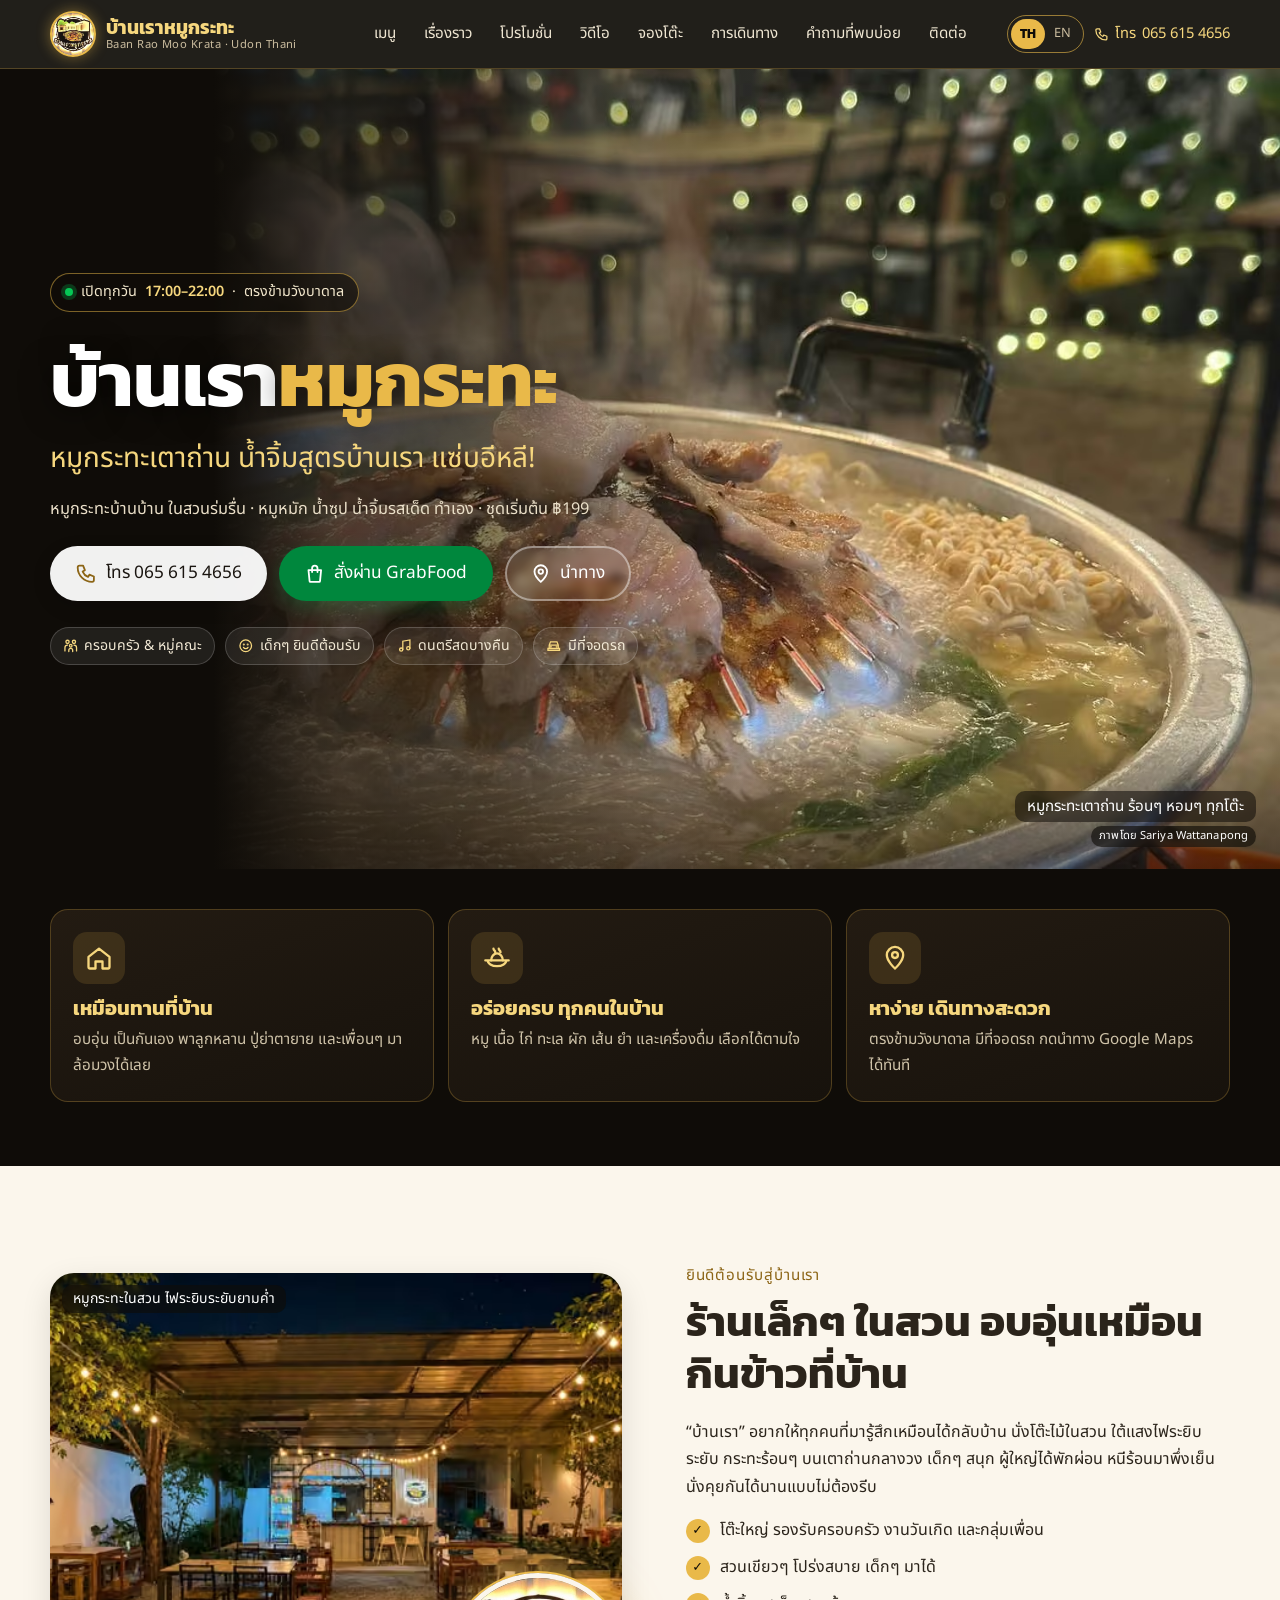
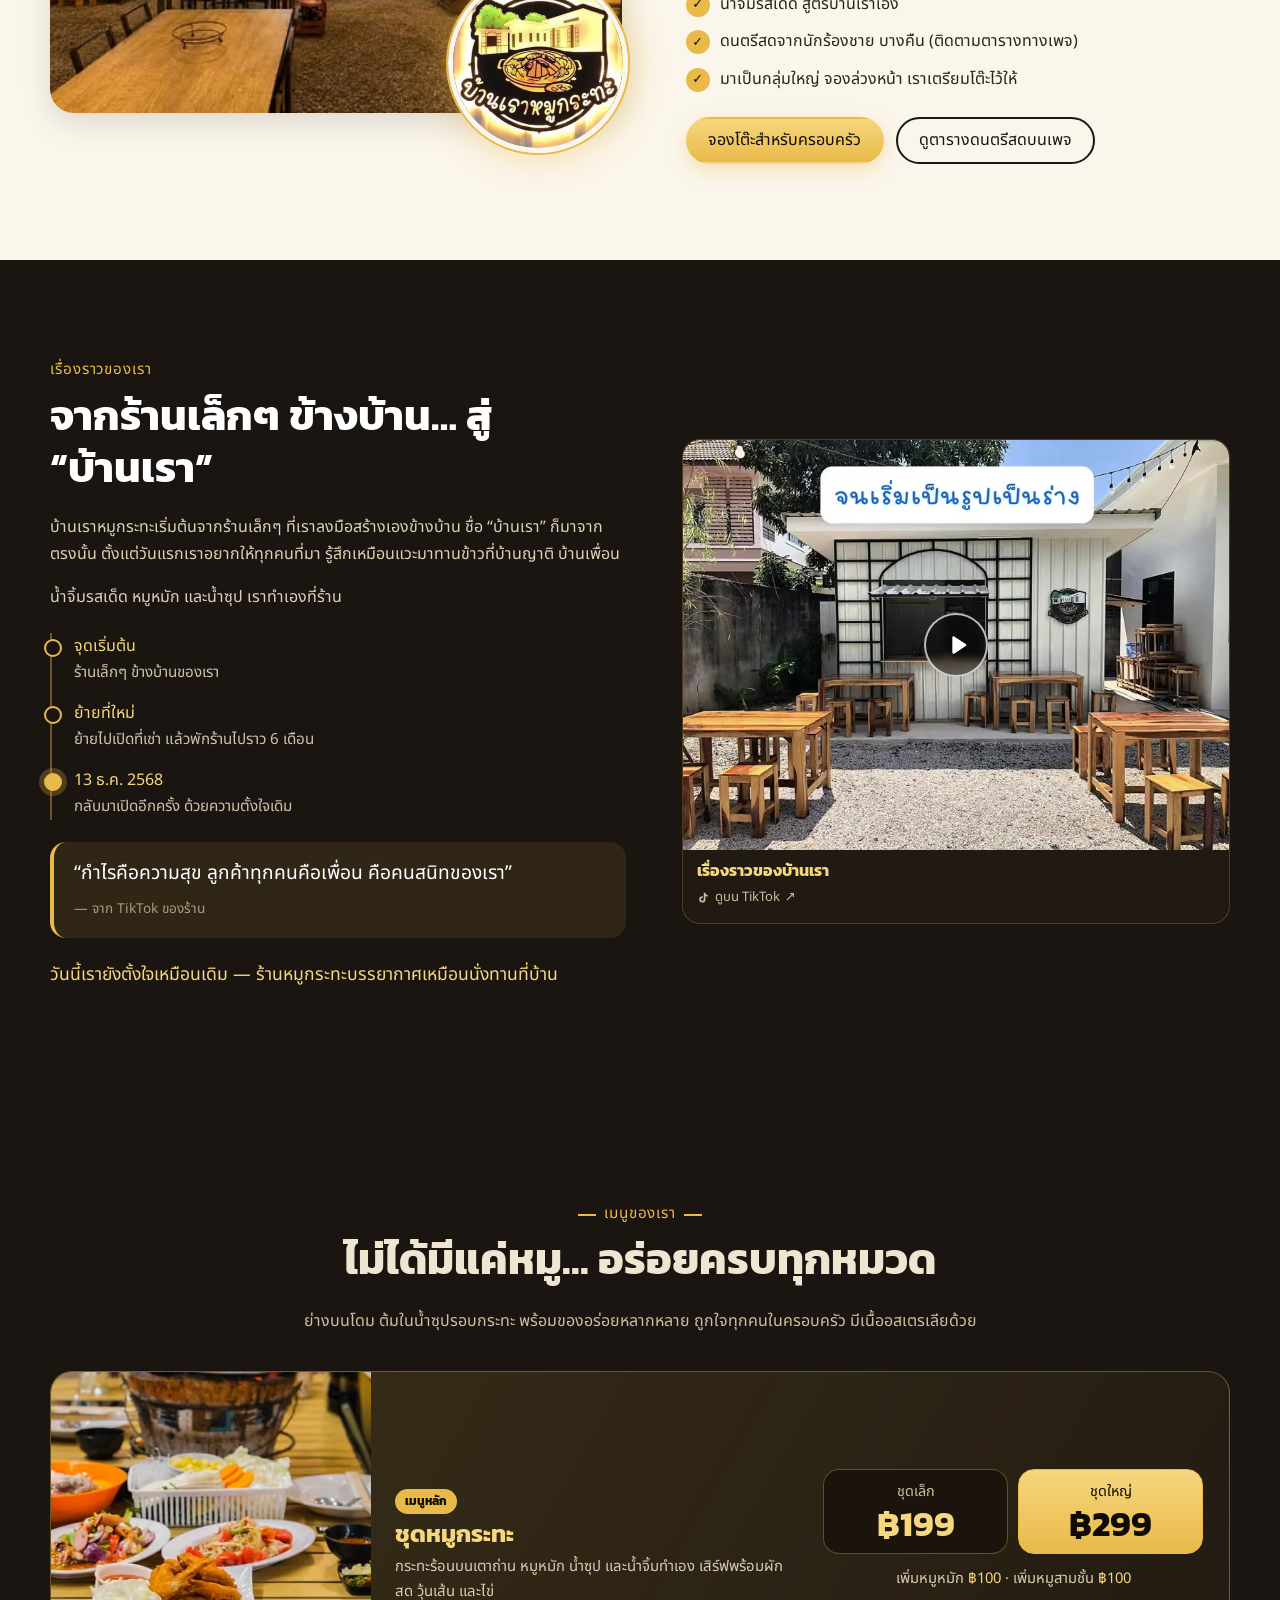
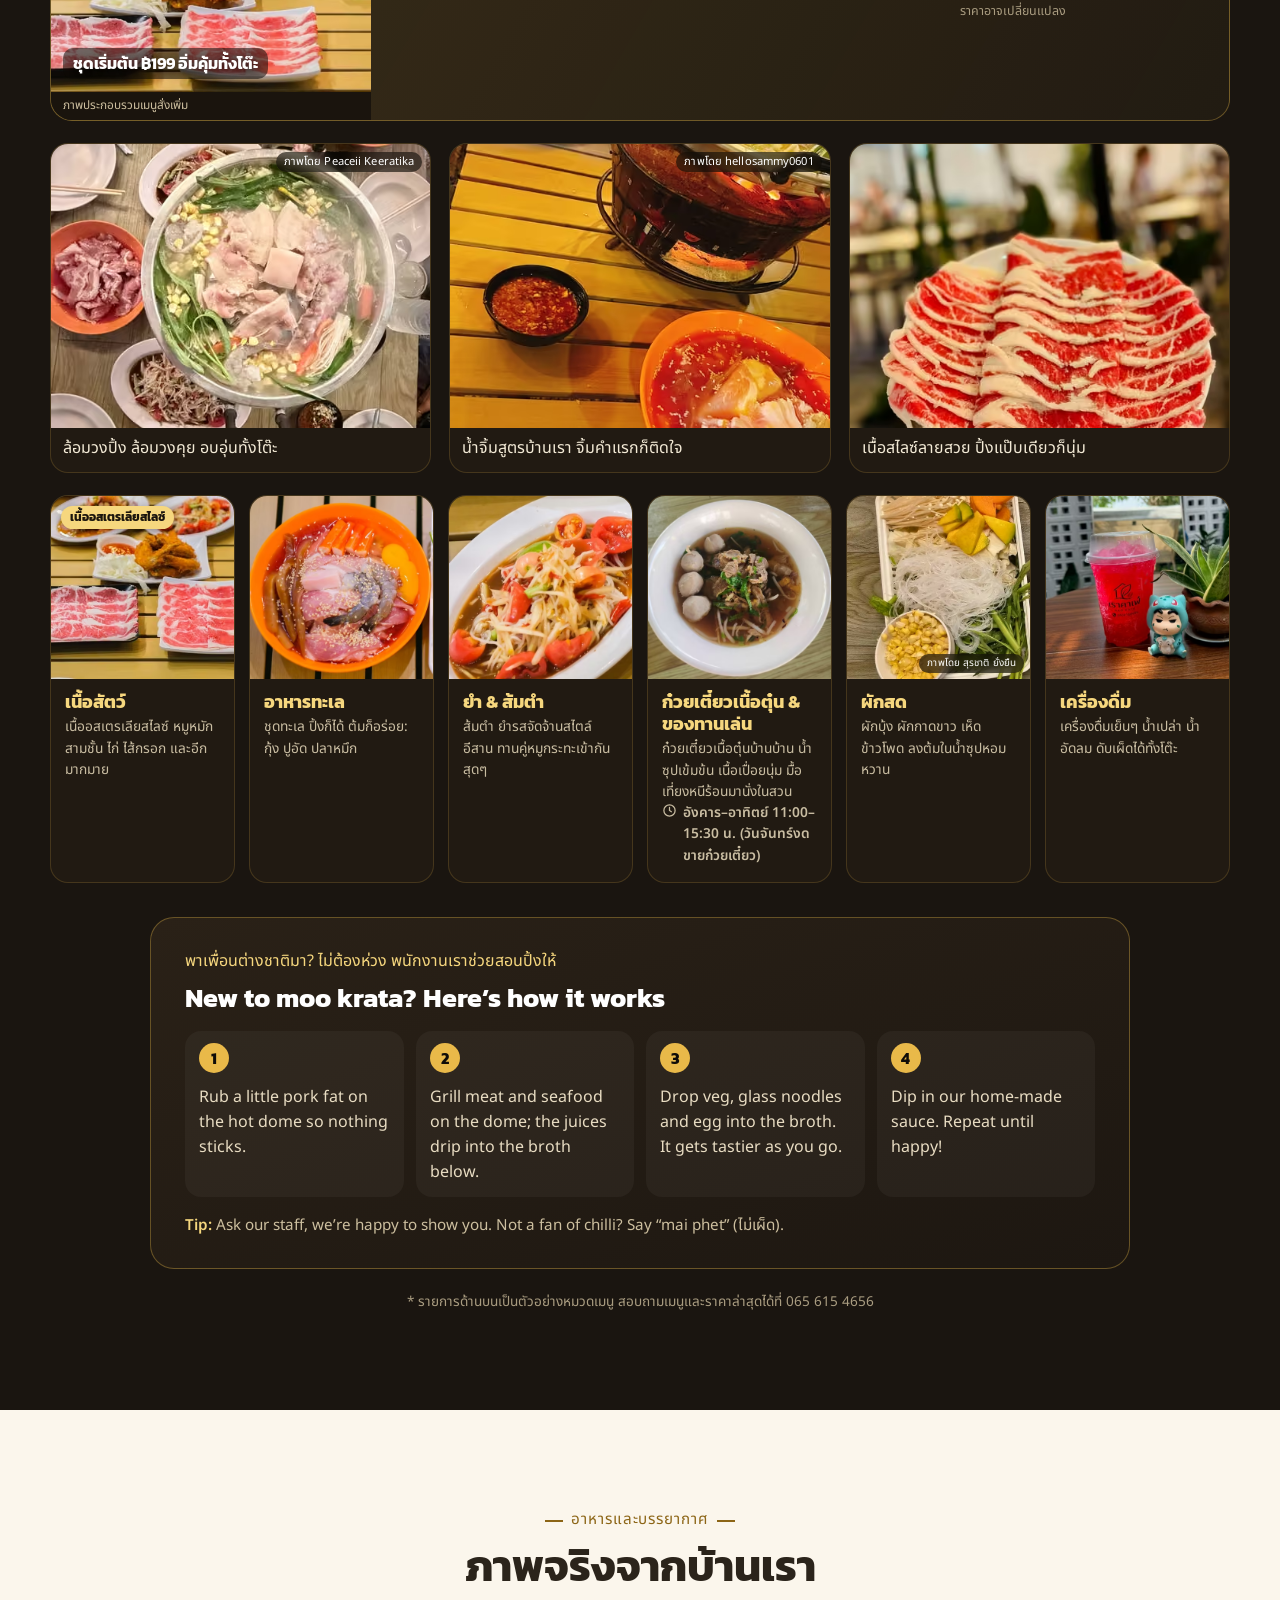
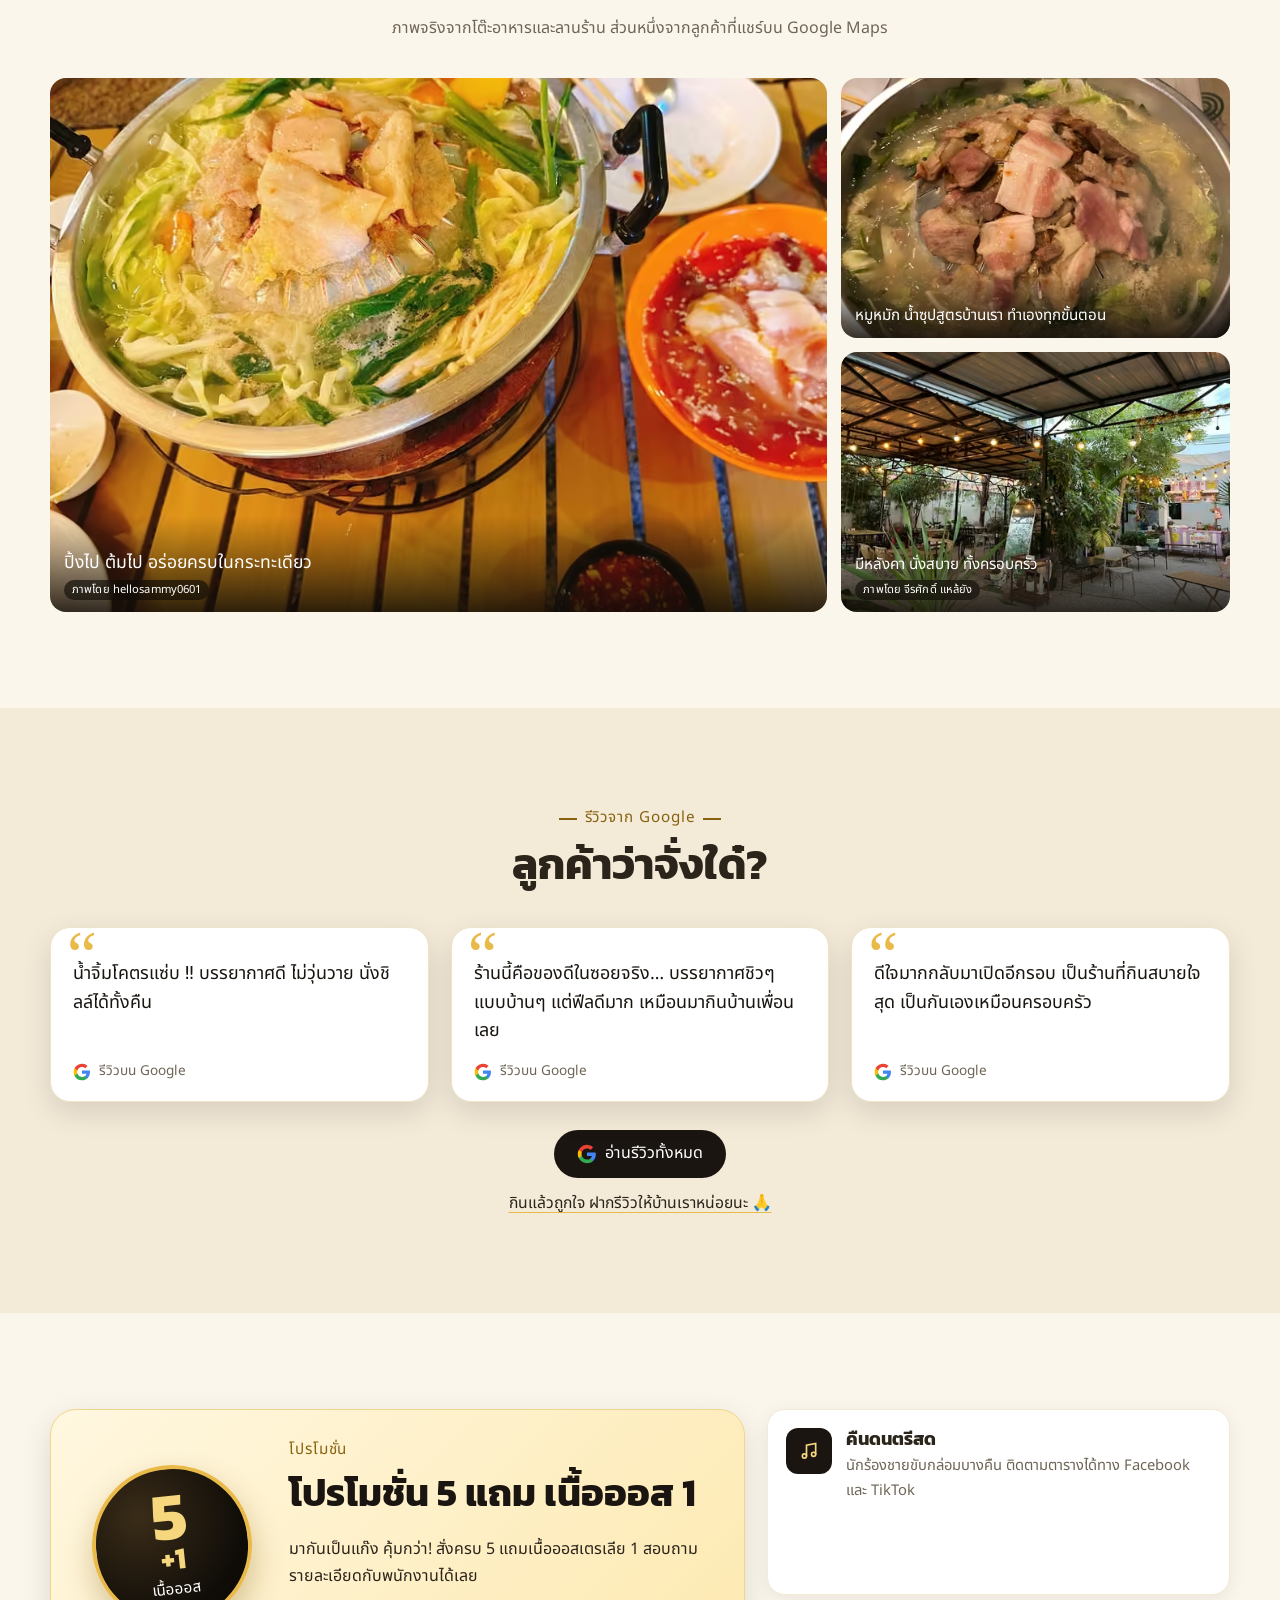
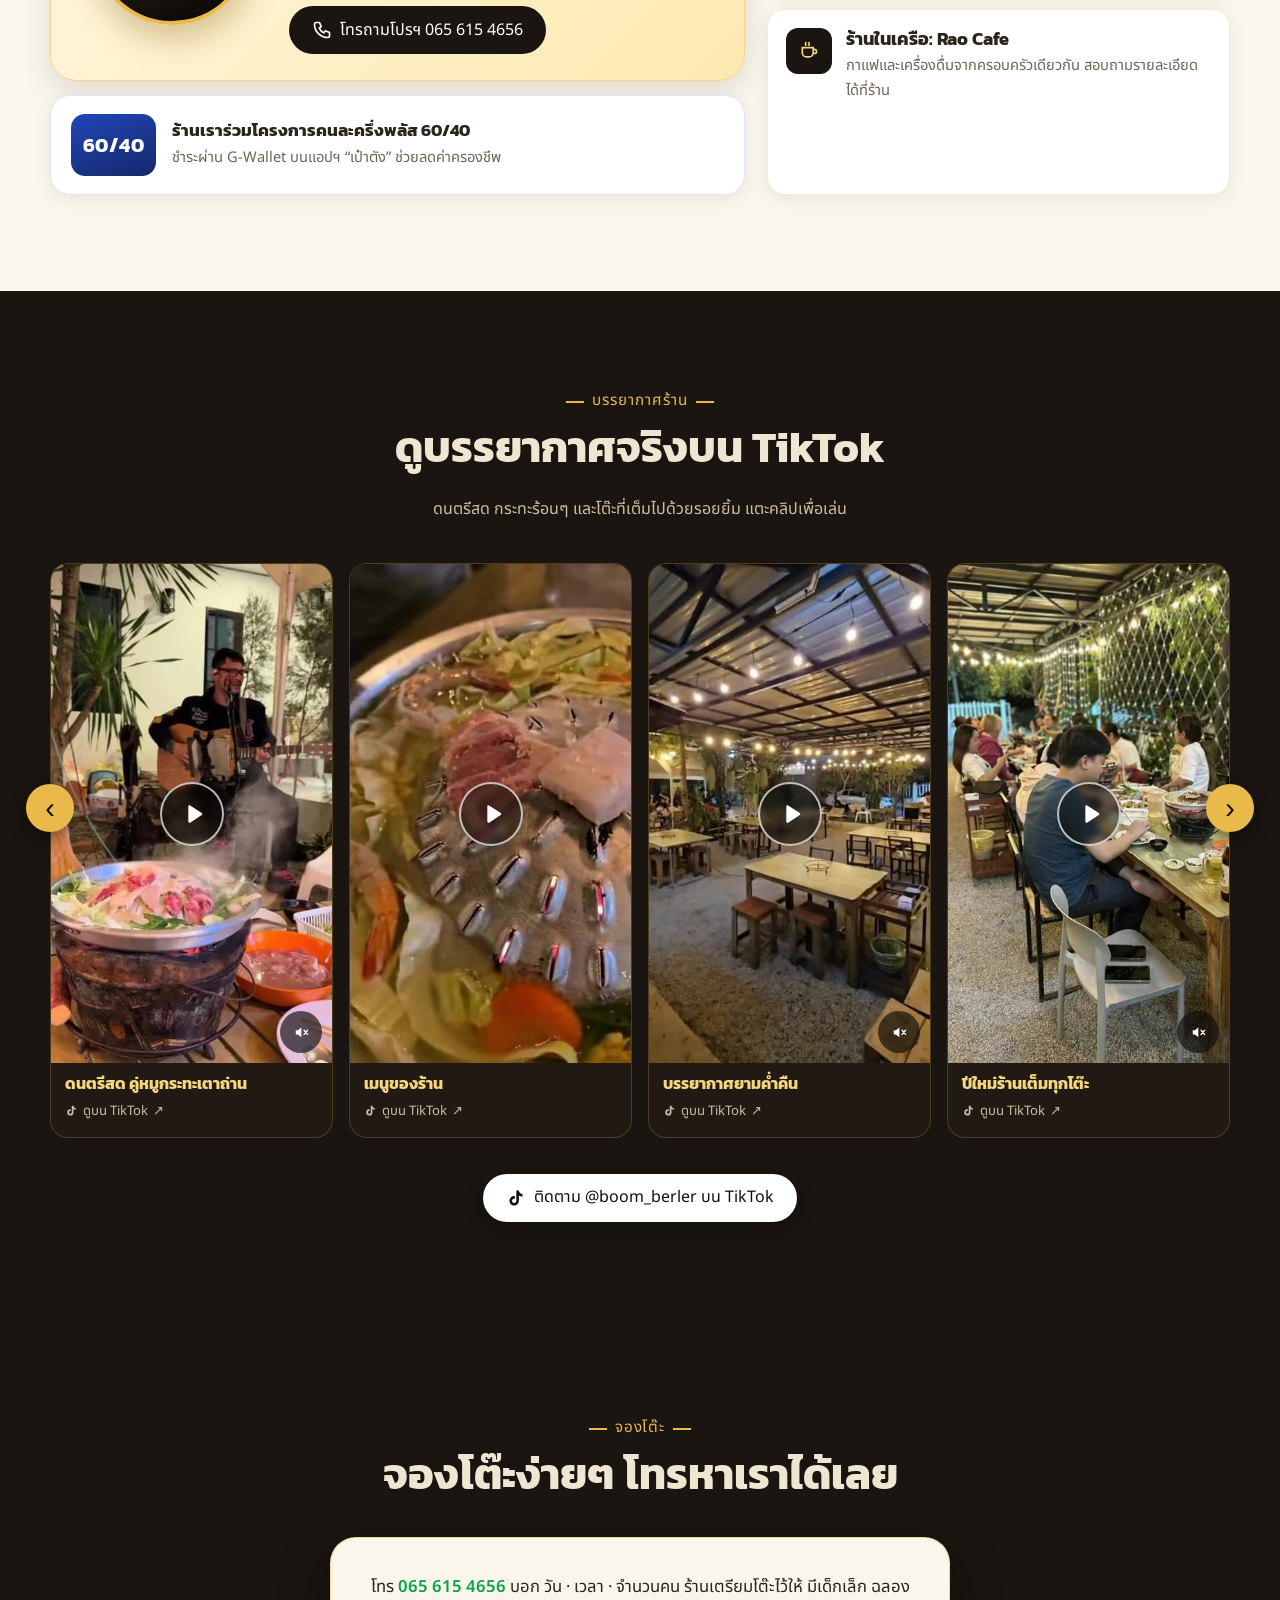
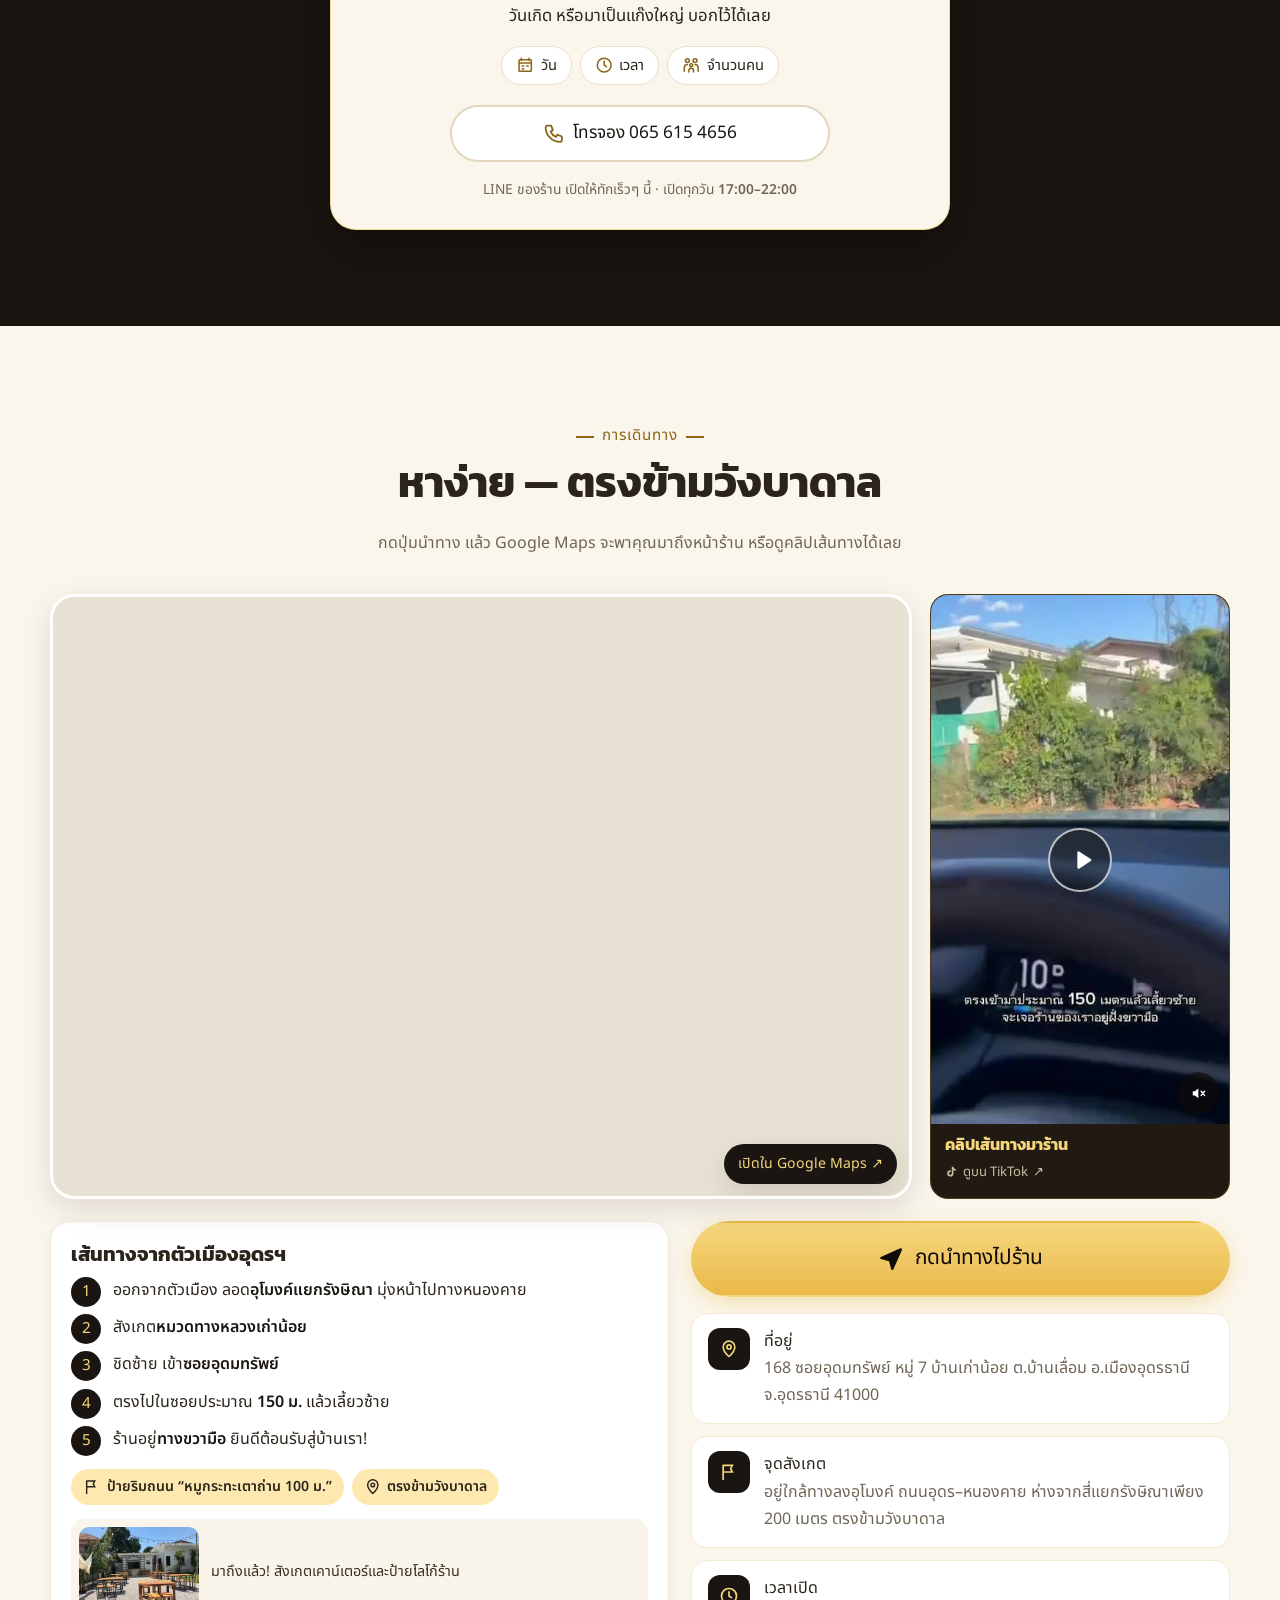
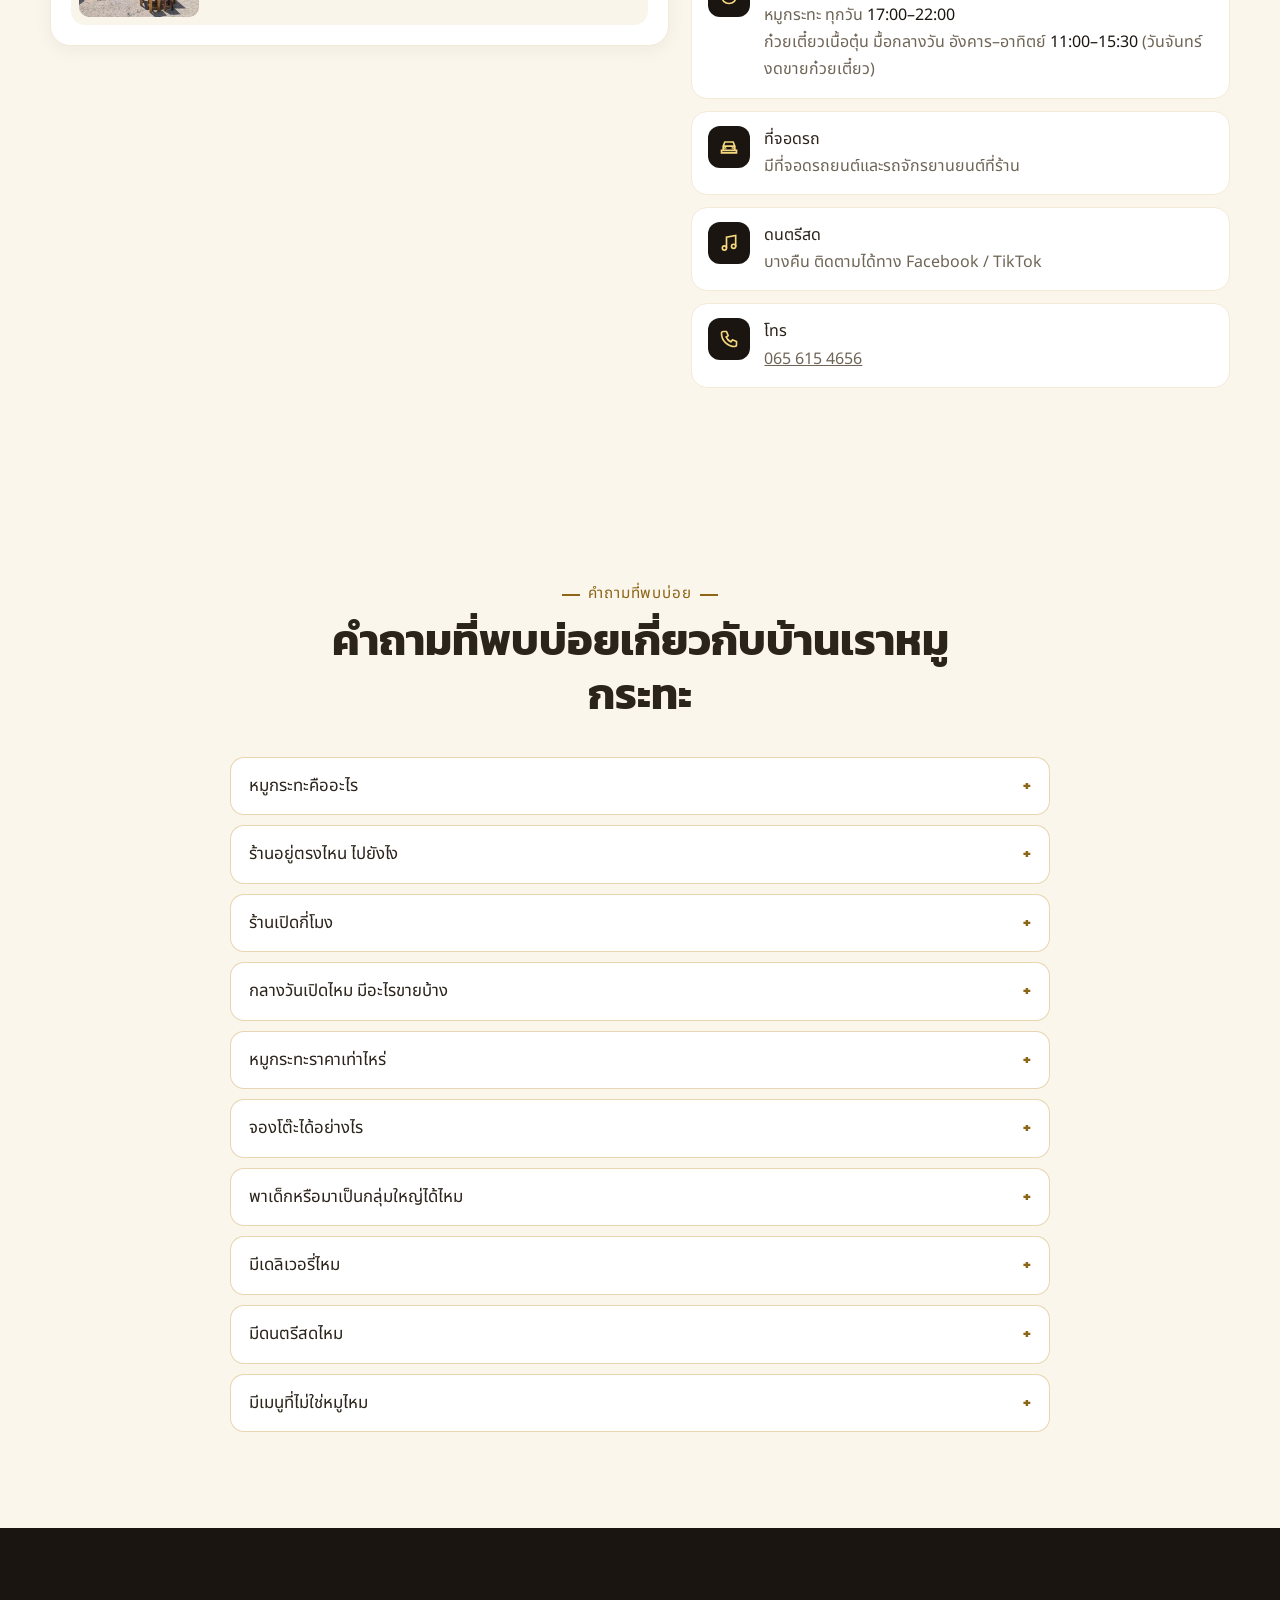
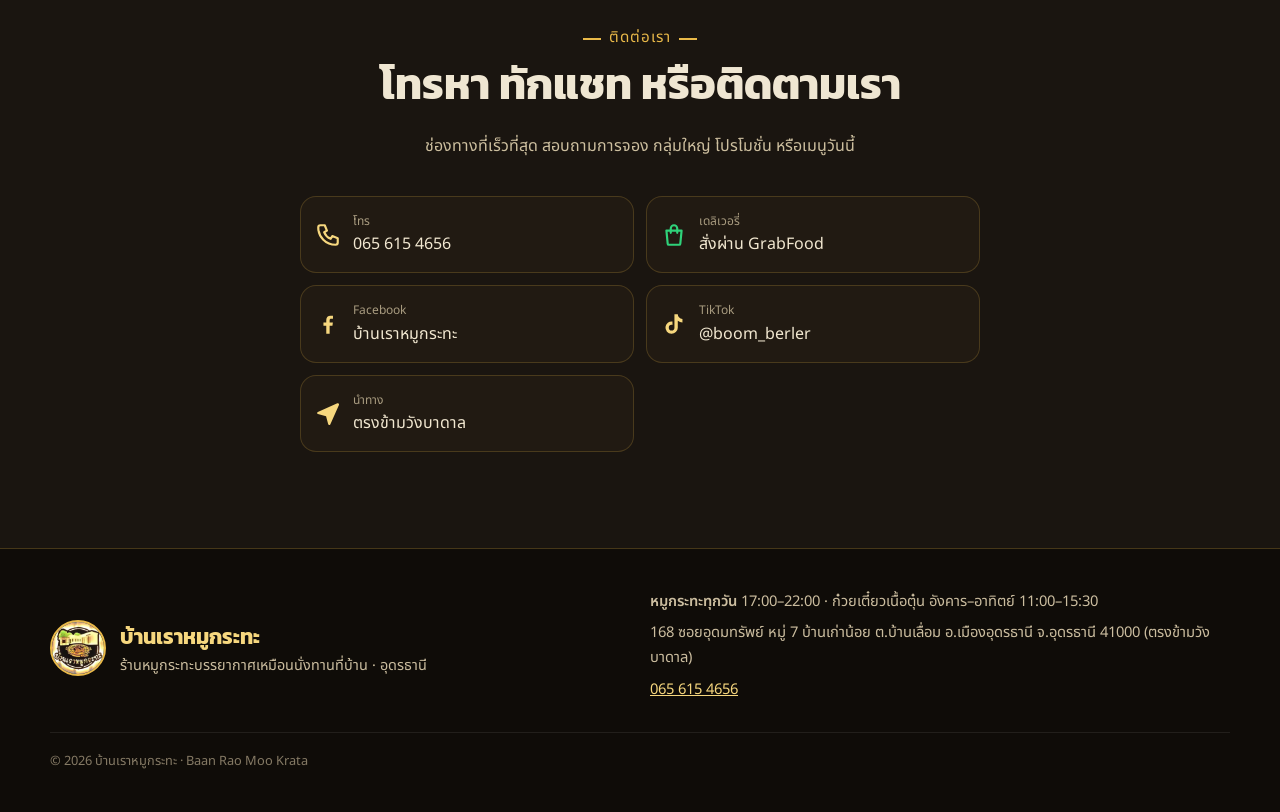
==== commit 6e0d16b7: "Directions fix (K): neutral 'near the underpass on the Udon–Nong Khai road' wording, no side-of-road" ====
--- a/index.html
+++ b/index.html
@@ -142,7 +142,7 @@
   "@type": "FAQPage",
   "mainEntity": [
     {"@type": "Question", "name": "หมูกระทะคืออะไร", "acceptedAnswer": {"@type": "Answer", "text": "หมูกระทะคือการปิ้งย่างและต้มแบบไทยบนกระทะทรงโดม ย่างหมูและเนื้อสัตว์บนโดมตรงกลาง ส่วนรอบกระทะเป็นน้ำซุปไว้ต้มผัก วุ้นเส้น และไข่ ที่บ้านเราหมูกระทะใช้เตาถ่าน และทำหมูหมัก น้ำซุป และน้ำจิ้มเองด้วยสูตรของครอบครัว"}},
-    {"@type": "Question", "name": "ร้านอยู่ตรงไหน ไปยังไง", "acceptedAnswer": {"@type": "Answer", "text": "ร้านอยู่ที่ 168 ซอยอุดมทรัพย์ หมู่ 7 บ้านเก่าน้อย ต.บ้านเลื่อม อ.เมืองอุดรธานี จ.อุดรธานี 41000 อยู่ทางลงอุโมงค์ ฝั่งขาเข้าเมืองจากหนองคาย ห่างจากสี่แยกรังษิณาเพียง 200 เมตร ตรงข้ามวังบาดาล จากตัวเมืองอุดรฯ ลอดอุโมงค์แยกรังษิณามุ่งหน้าหนองคาย ผ่านหมวดทางหลวงเก่าน้อย ชิดซ้ายเข้าซอยอุดมทรัพย์ ตรงไปในซอยประมาณ 150 ม. แล้วเลี้ยวซ้าย ร้านอยู่ทางขวามือ ปักหมุดใน Google Maps: https://maps.google.com/?cid=10793292857098184680"}},
+    {"@type": "Question", "name": "ร้านอยู่ตรงไหน ไปยังไง", "acceptedAnswer": {"@type": "Answer", "text": "ร้านอยู่ที่ 168 ซอยอุดมทรัพย์ หมู่ 7 บ้านเก่าน้อย ต.บ้านเลื่อม อ.เมืองอุดรธานี จ.อุดรธานี 41000 อยู่ใกล้ทางลงอุโมงค์ ถนนอุดร–หนองคาย ห่างจากสี่แยกรังษิณาเพียง 200 เมตร ตรงข้ามวังบาดาล จากตัวเมืองอุดรฯ ลอดอุโมงค์แยกรังษิณามุ่งหน้าหนองคาย ผ่านหมวดทางหลวงเก่าน้อย ชิดซ้ายเข้าซอยอุดมทรัพย์ ตรงไปในซอยประมาณ 150 ม. แล้วเลี้ยวซ้าย ร้านอยู่ทางขวามือ ปักหมุดใน Google Maps: https://maps.google.com/?cid=10793292857098184680"}},
     {"@type": "Question", "name": "ร้านเปิดกี่โมง", "acceptedAnswer": {"@type": "Answer", "text": "หมูกระทะเปิดทุกวัน 17:00–22:00 น. รับจองโต๊ะรอบสุดท้าย 21:00 น. ก๋วยเตี๋ยวเนื้อตุ๋นมื้อกลางวัน 11:00–15:30 น. วันอังคาร–อาทิตย์ (วันจันทร์งดขายก๋วยเตี๋ยว)"}},
     {"@type": "Question", "name": "กลางวันเปิดไหม มีอะไรขายบ้าง", "acceptedAnswer": {"@type": "Answer", "text": "เปิด มีก๋วยเตี๋ยวเนื้อตุ๋น วันอังคาร–อาทิตย์ 11:00–15:30 (วันจันทร์งดขายก๋วยเตี๋ยว) ส่วนหมูกระทะเปิดทุกวัน 17:00–22:00"}},
     {"@type": "Question", "name": "หมูกระทะราคาเท่าไหร่", "acceptedAnswer": {"@type": "Answer", "text": "ชุดหมูกระทะชุดเล็ก ฿199 ชุดใหญ่ ฿299 เพิ่มหมูหมักหรือหมูสามชั้น ฿100 (ราคาอาจเปลี่ยนแปลง สอบถามราคาล่าสุดได้ที่ 065 615 4656)"}},
@@ -729,7 +729,7 @@
         <a class="btn btn-gold btn-xl btn-block" href="https://maps.google.com/?cid=10793292857098184680" target="_blank" rel="noopener"><svg class="i"><use href="#i-nav"/></svg><span data-en="Get directions">กดนำทางไปร้าน</span></a>
         <ul class="info-list">
           <li><span class="ii"><svg class="i"><use href="#i-pin"/></svg></span><div><b data-en="Address">ที่อยู่</b><p data-en="168 Soi Udom Sap, Moo 7, Ban Kao Noi, Ban Lueam, Mueang Udon Thani, Udon Thani 41000">168 ซอยอุดมทรัพย์ หมู่ 7 บ้านเก่าน้อย ต.บ้านเลื่อม อ.เมืองอุดรธานี จ.อุดรธานี 41000</p></div></li>
-          <li><span class="ii"><svg class="i"><use href="#i-flag"/></svg></span><div><b data-en="How to find us">จุดสังเกต</b><p data-en="On the inbound side of the road from Nong Khai, at the underpass turn-off, just 200 m from the Rangsina intersection, opposite Wang Badan.">อยู่ทางลงอุโมงค์ ฝั่งขาเข้าเมืองจากหนองคาย ห่างจากสี่แยกรังษิณาเพียง 200 เมตร ตรงข้ามวังบาดาล</p></div></li>
+          <li><span class="ii"><svg class="i"><use href="#i-flag"/></svg></span><div><b data-en="How to find us">จุดสังเกต</b><p data-en="Near the underpass on the Udon–Nong Khai road, just 200 m from the Rangsina intersection, opposite Wang Badan.">อยู่ใกล้ทางลงอุโมงค์ ถนนอุดร–หนองคาย ห่างจากสี่แยกรังษิณาเพียง 200 เมตร ตรงข้ามวังบาดาล</p></div></li>
           <li><span class="ii"><svg class="i"><use href="#i-clock"/></svg></span><div><b data-en="Opening hours">เวลาเปิด</b><p><span data-en="Moo krata, every day">หมูกระทะ ทุกวัน</span> <b class="js-hours">17:00–22:00</b><br><span data-en="Stewed beef noodle soup (lunch), Tue–Sun">ก๋วยเตี๋ยวเนื้อตุ๋น มื้อกลางวัน อังคาร–อาทิตย์</span> <b>11:00–15:30</b> <span data-en="(no noodles on Mondays)">(วันจันทร์งดขายก๋วยเตี๋ยว)</span></p></div></li>
           <li><span class="ii"><svg class="i"><use href="#i-car"/></svg></span><div><b data-en="Parking">ที่จอดรถ</b><p data-en="Parking available for cars and motorbikes at the restaurant.">มีที่จอดรถยนต์และรถจักรยานยนต์ที่ร้าน</p></div></li>
           <li><span class="ii"><svg class="i"><use href="#i-music"/></svg></span><div><b data-en="Live music">ดนตรีสด</b><p data-en="On some nights — see our Facebook or TikTok.">บางคืน ติดตามได้ทาง Facebook / TikTok</p></div></li>
@@ -754,7 +754,7 @@
       </details>
       <details class="faq-item">
         <summary data-en="Where exactly is Baan Rao and how do I get there?">ร้านอยู่ตรงไหน ไปยังไง</summary>
-        <p data-en="168 Soi Udom Sap, Moo 7, Ban Kao Noi, Ban Lueam, Mueang Udon Thani, Udon Thani 41000. On the inbound side of the road from Nong Khai, at the underpass turn-off, just 200 m from the Rangsina intersection, opposite Wang Badan. From Udon city, take the Rangsina junction underpass towards Nong Khai, pass the Kao Noi highway office, keep left into Soi Udom Sap, go about 150 m along the soi and turn left. The restaurant is on the right. &lt;a href=&quot;https://maps.google.com/?cid=10793292857098184680&quot; target=&quot;_blank&quot; rel=&quot;noopener&quot;&gt;Open in Google Maps&lt;/a&gt;">ร้านอยู่ที่ 168 ซอยอุดมทรัพย์ หมู่ 7 บ้านเก่าน้อย ต.บ้านเลื่อม อ.เมืองอุดรธานี จ.อุดรธานี 41000 อยู่ทางลงอุโมงค์ ฝั่งขาเข้าเมืองจากหนองคาย ห่างจากสี่แยกรังษิณาเพียง 200 เมตร ตรงข้ามวังบาดาล จากตัวเมืองอุดรฯ ลอดอุโมงค์แยกรังษิณามุ่งหน้าหนองคาย ผ่านหมวดทางหลวงเก่าน้อย ชิดซ้ายเข้าซอยอุดมทรัพย์ ตรงไปในซอยประมาณ 150 ม. แล้วเลี้ยวซ้าย ร้านอยู่ทางขวามือ <a href="https://maps.google.com/?cid=10793292857098184680" target="_blank" rel="noopener">เปิดใน Google Maps</a></p>
+        <p data-en="168 Soi Udom Sap, Moo 7, Ban Kao Noi, Ban Lueam, Mueang Udon Thani, Udon Thani 41000. Near the underpass on the Udon–Nong Khai road, just 200 m from the Rangsina intersection, opposite Wang Badan. From Udon city, take the Rangsina junction underpass towards Nong Khai, pass the Kao Noi highway office, keep left into Soi Udom Sap, go about 150 m along the soi and turn left. The restaurant is on the right. &lt;a href=&quot;https://maps.google.com/?cid=10793292857098184680&quot; target=&quot;_blank&quot; rel=&quot;noopener&quot;&gt;Open in Google Maps&lt;/a&gt;">ร้านอยู่ที่ 168 ซอยอุดมทรัพย์ หมู่ 7 บ้านเก่าน้อย ต.บ้านเลื่อม อ.เมืองอุดรธานี จ.อุดรธานี 41000 อยู่ใกล้ทางลงอุโมงค์ ถนนอุดร–หนองคาย ห่างจากสี่แยกรังษิณาเพียง 200 เมตร ตรงข้ามวังบาดาล จากตัวเมืองอุดรฯ ลอดอุโมงค์แยกรังษิณามุ่งหน้าหนองคาย ผ่านหมวดทางหลวงเก่าน้อย ชิดซ้ายเข้าซอยอุดมทรัพย์ ตรงไปในซอยประมาณ 150 ม. แล้วเลี้ยวซ้าย ร้านอยู่ทางขวามือ <a href="https://maps.google.com/?cid=10793292857098184680" target="_blank" rel="noopener">เปิดใน Google Maps</a></p>
       </details>
       <details class="faq-item">
         <summary data-en="What are the opening hours?">ร้านเปิดกี่โมง</summary>
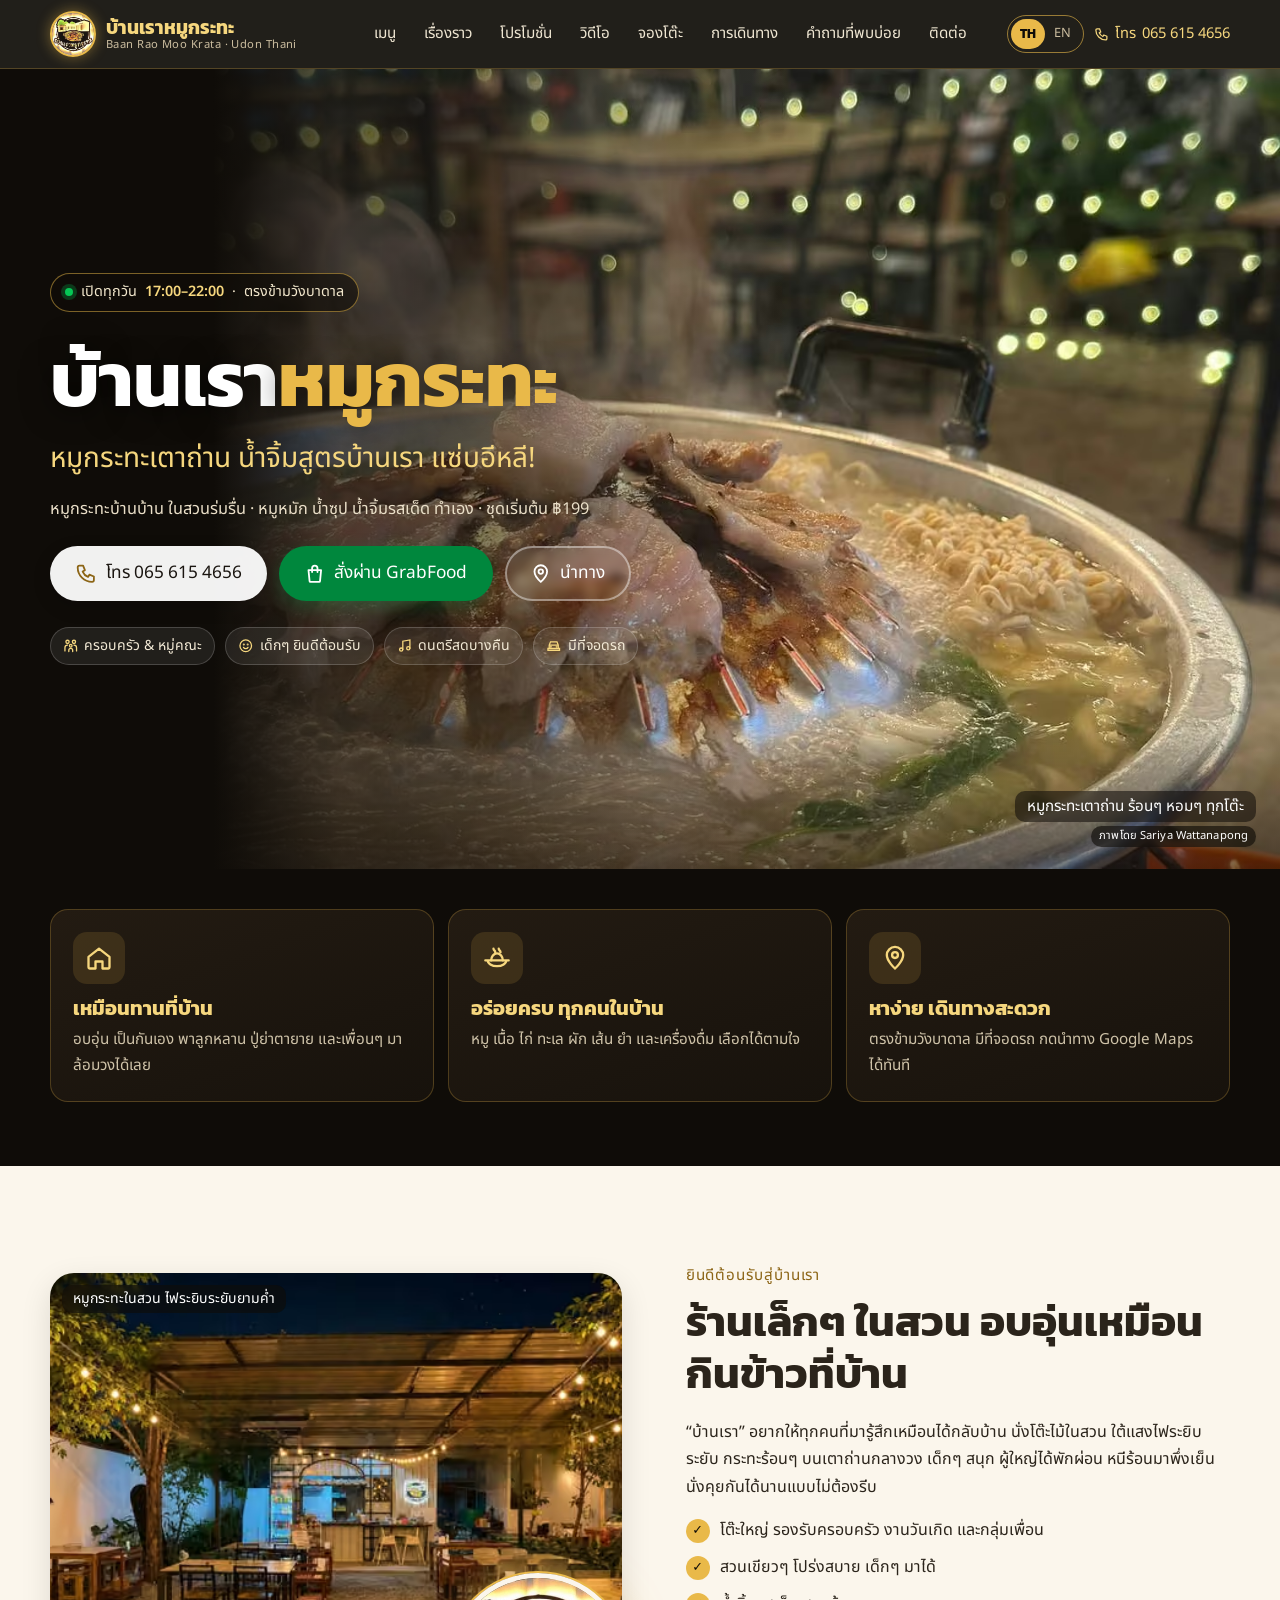
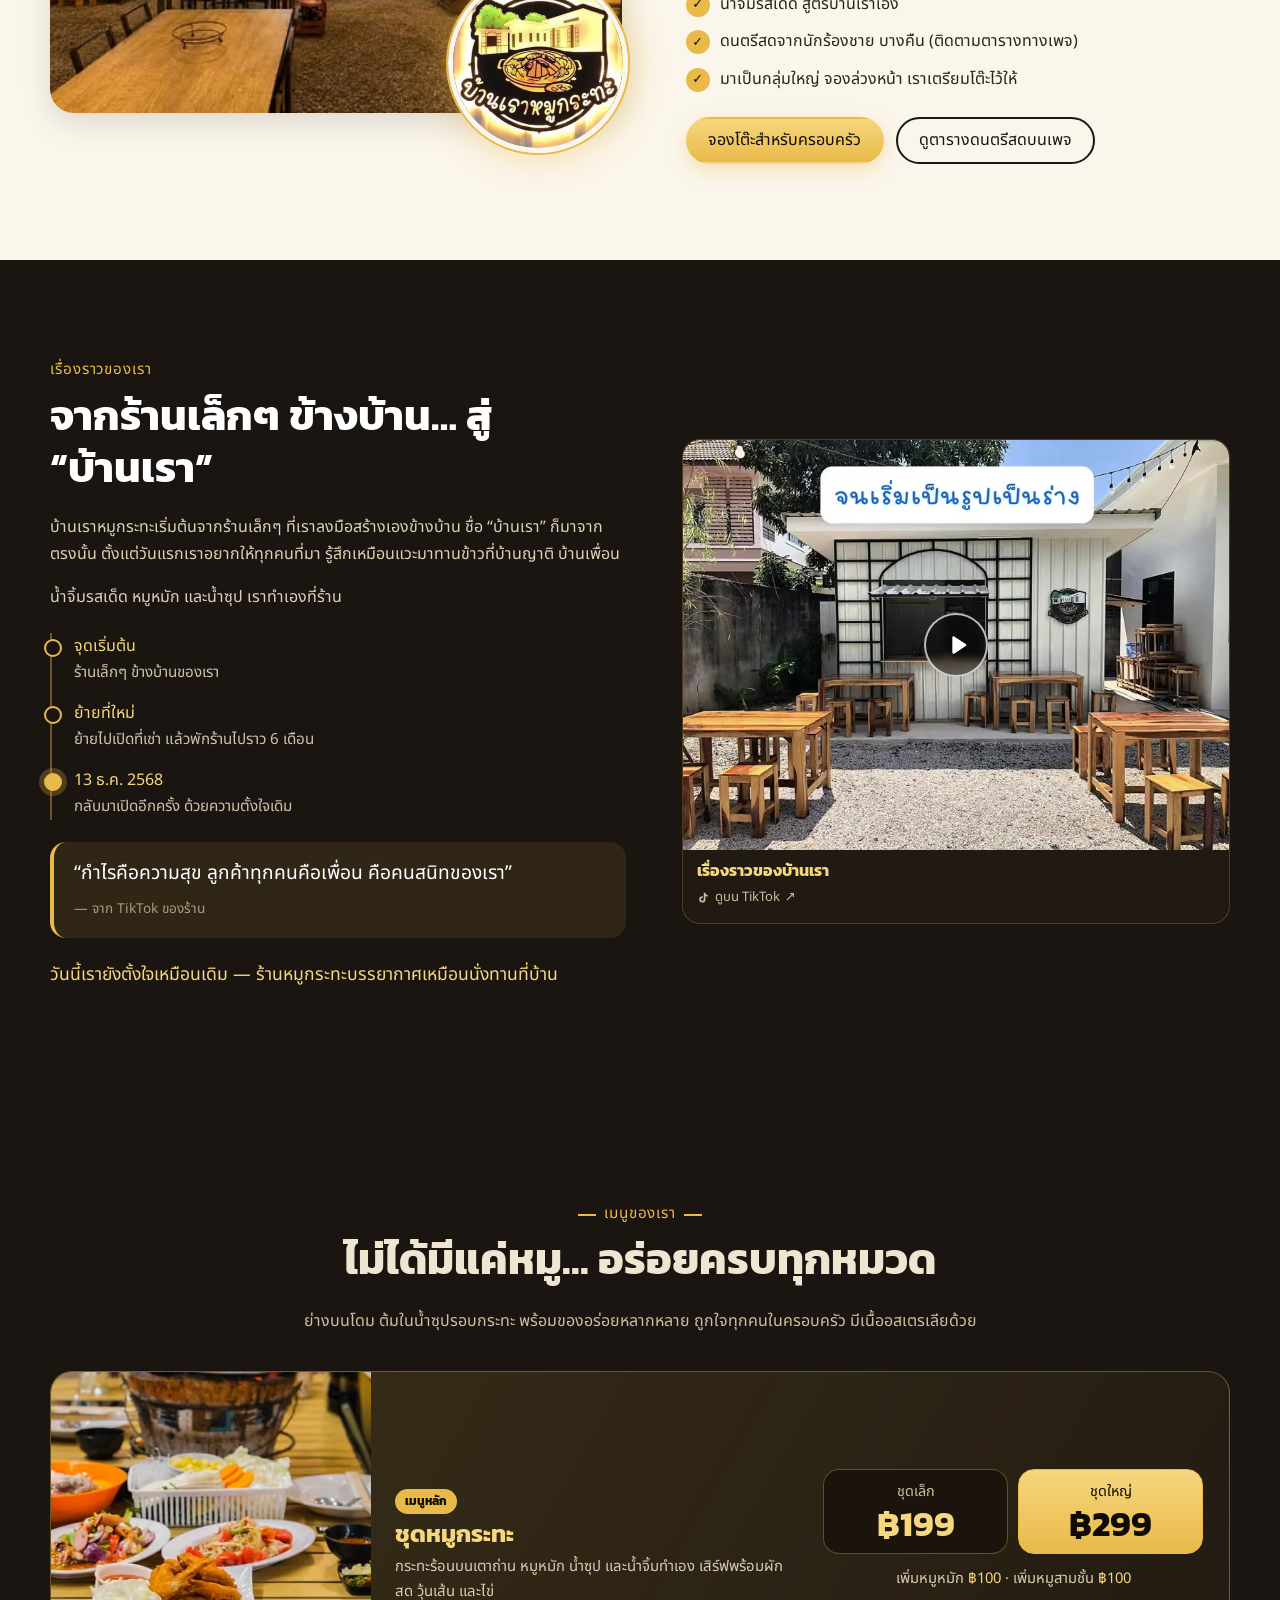
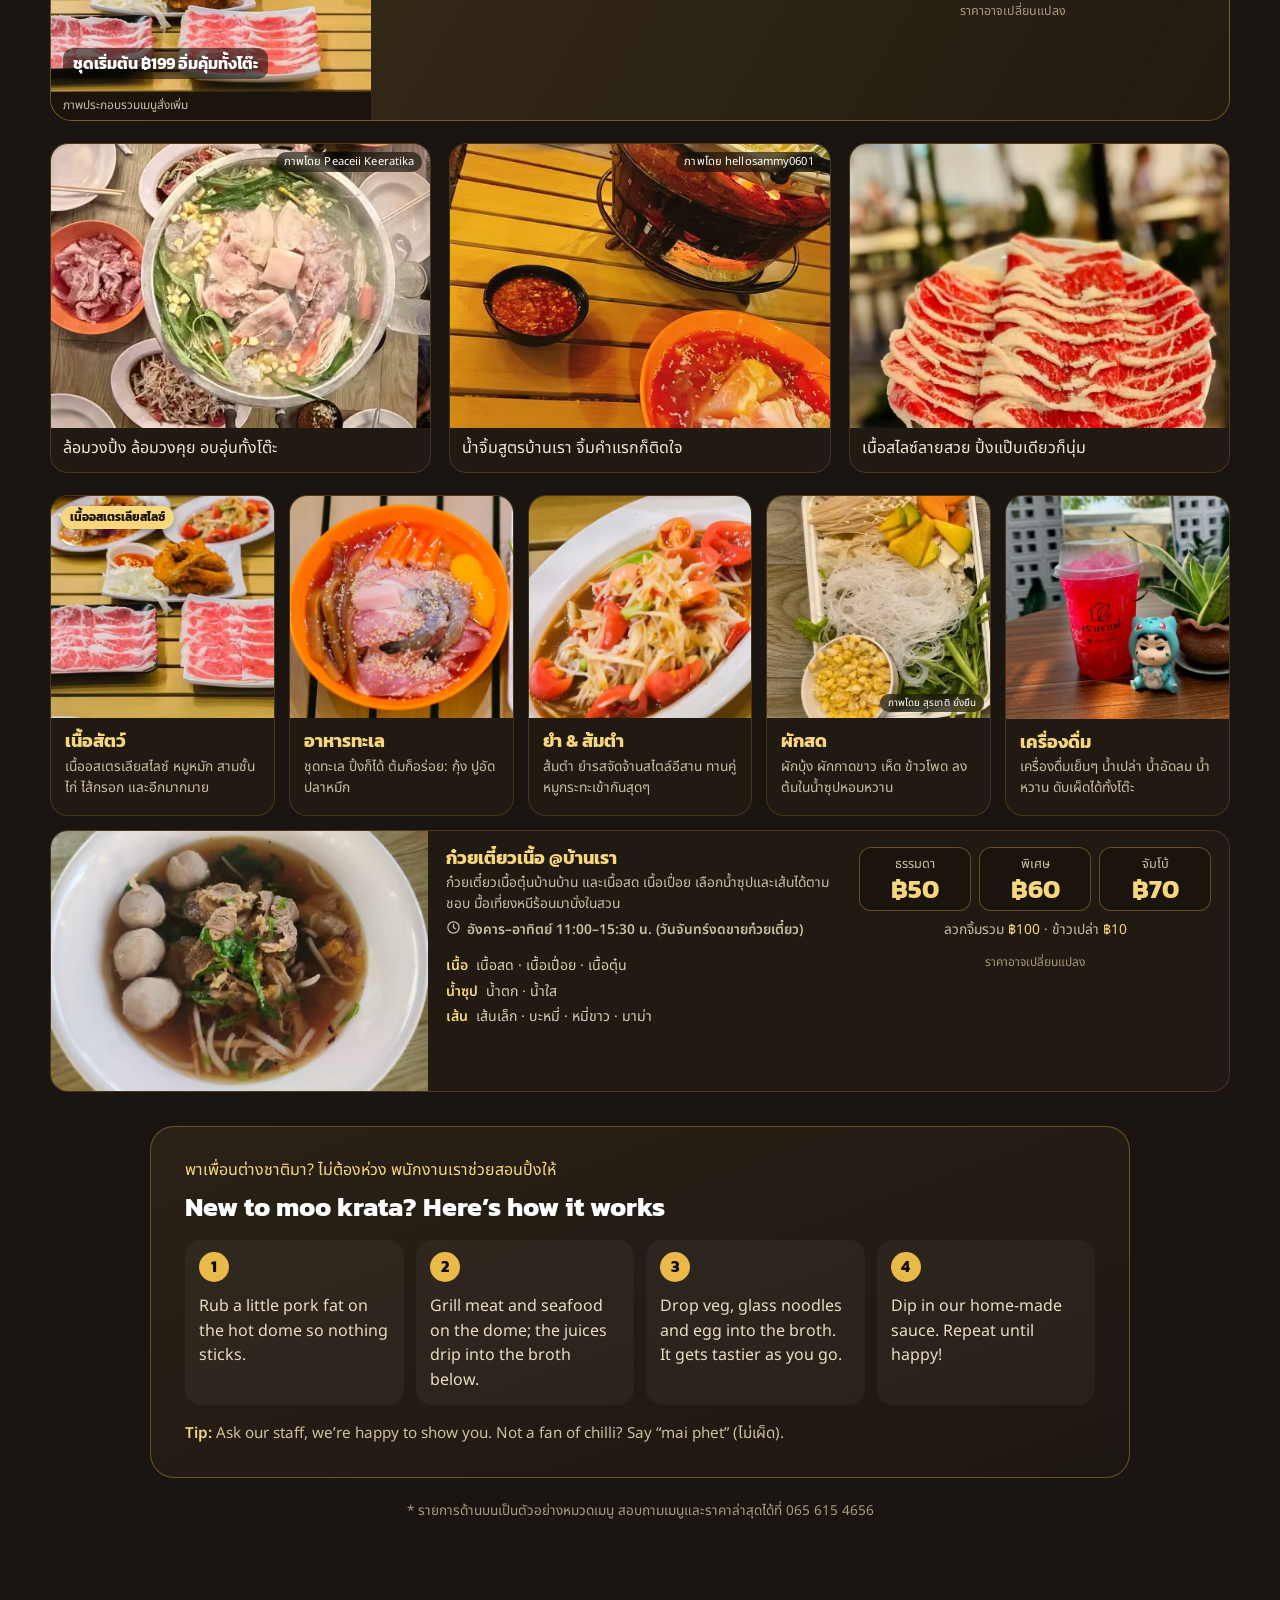
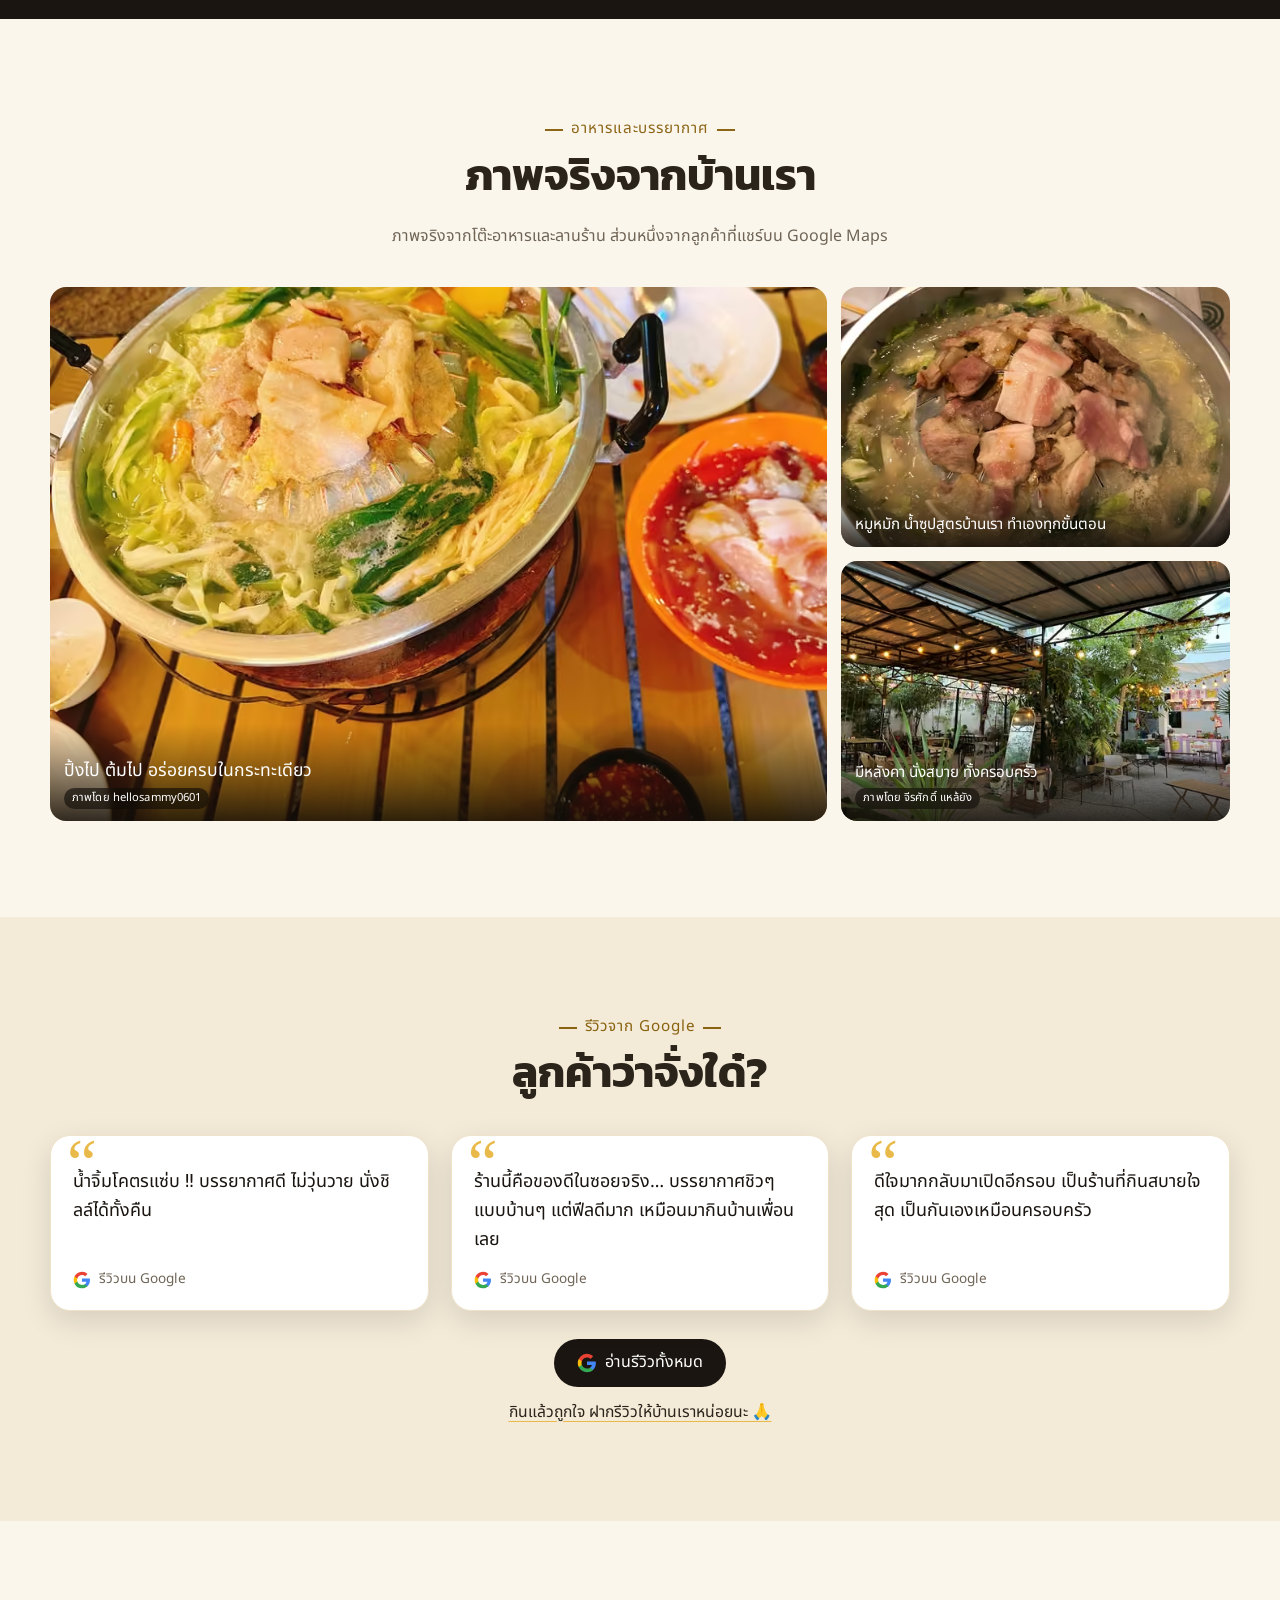
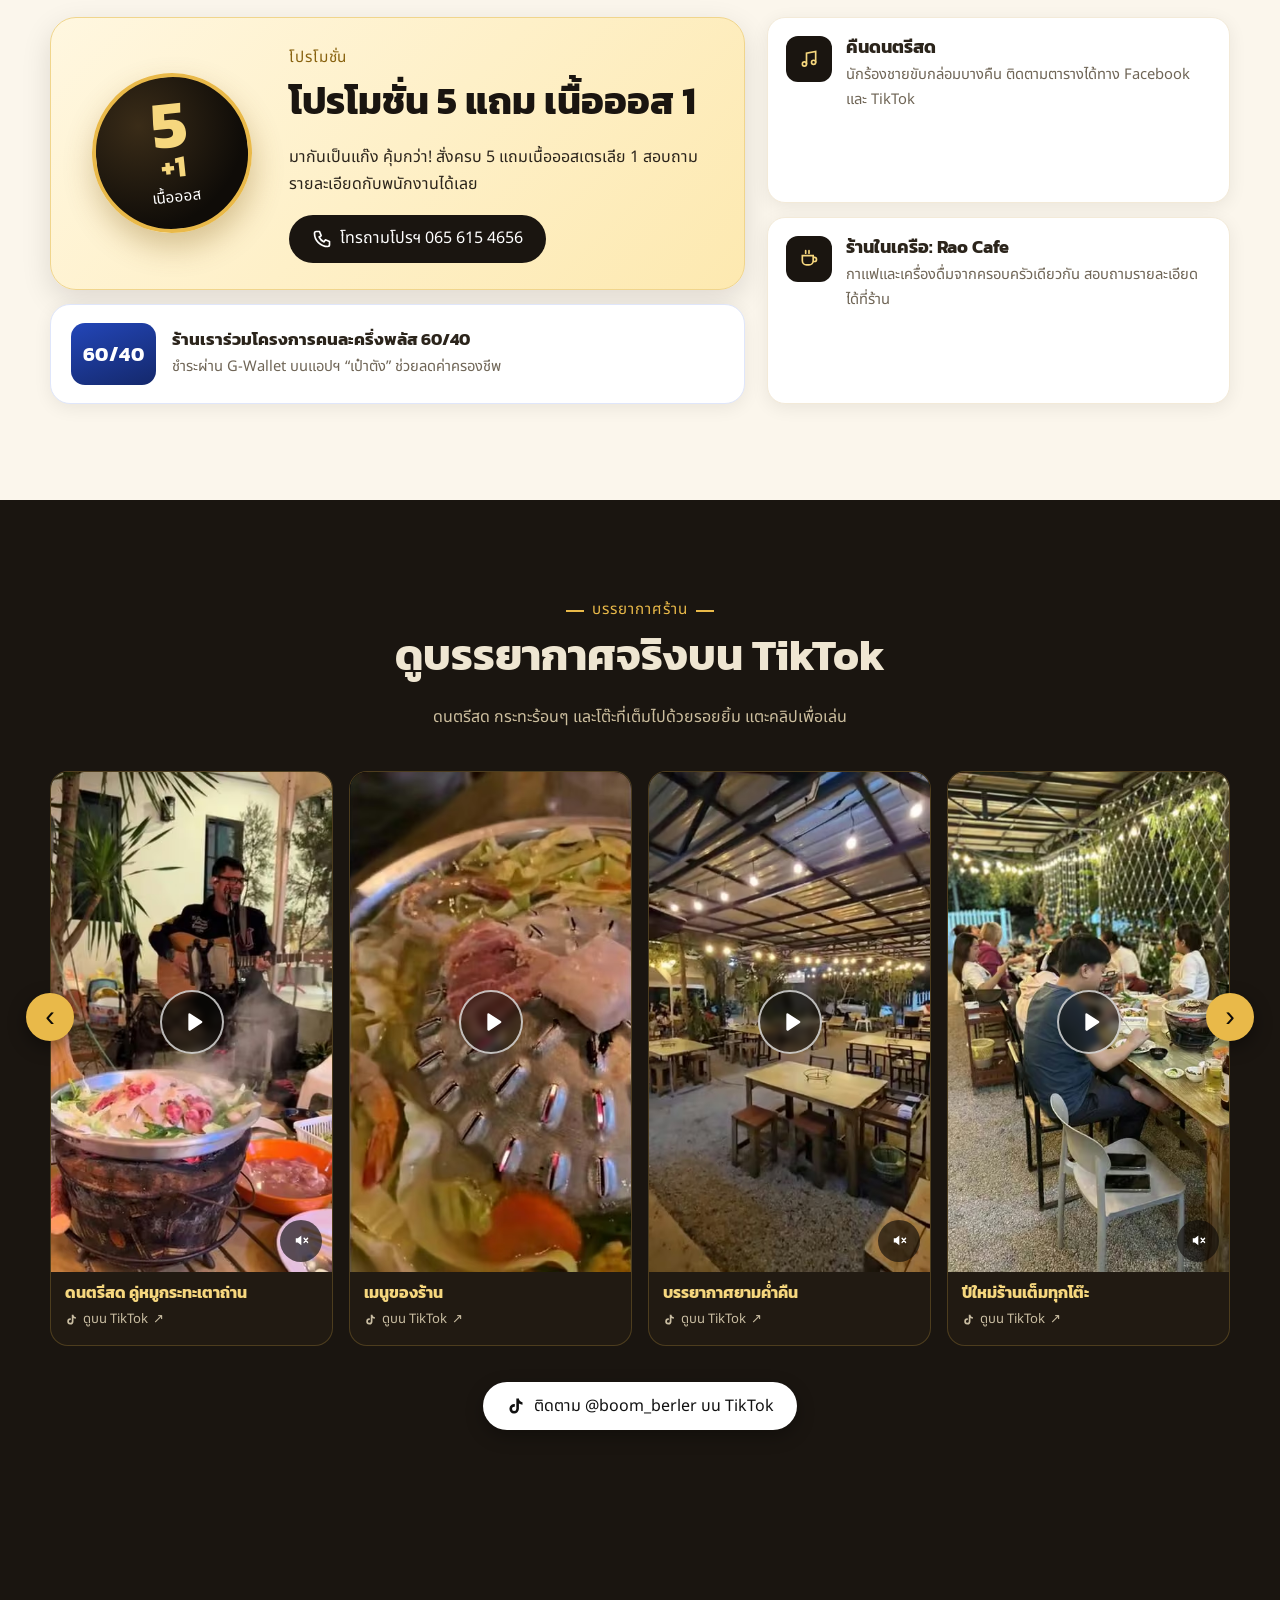
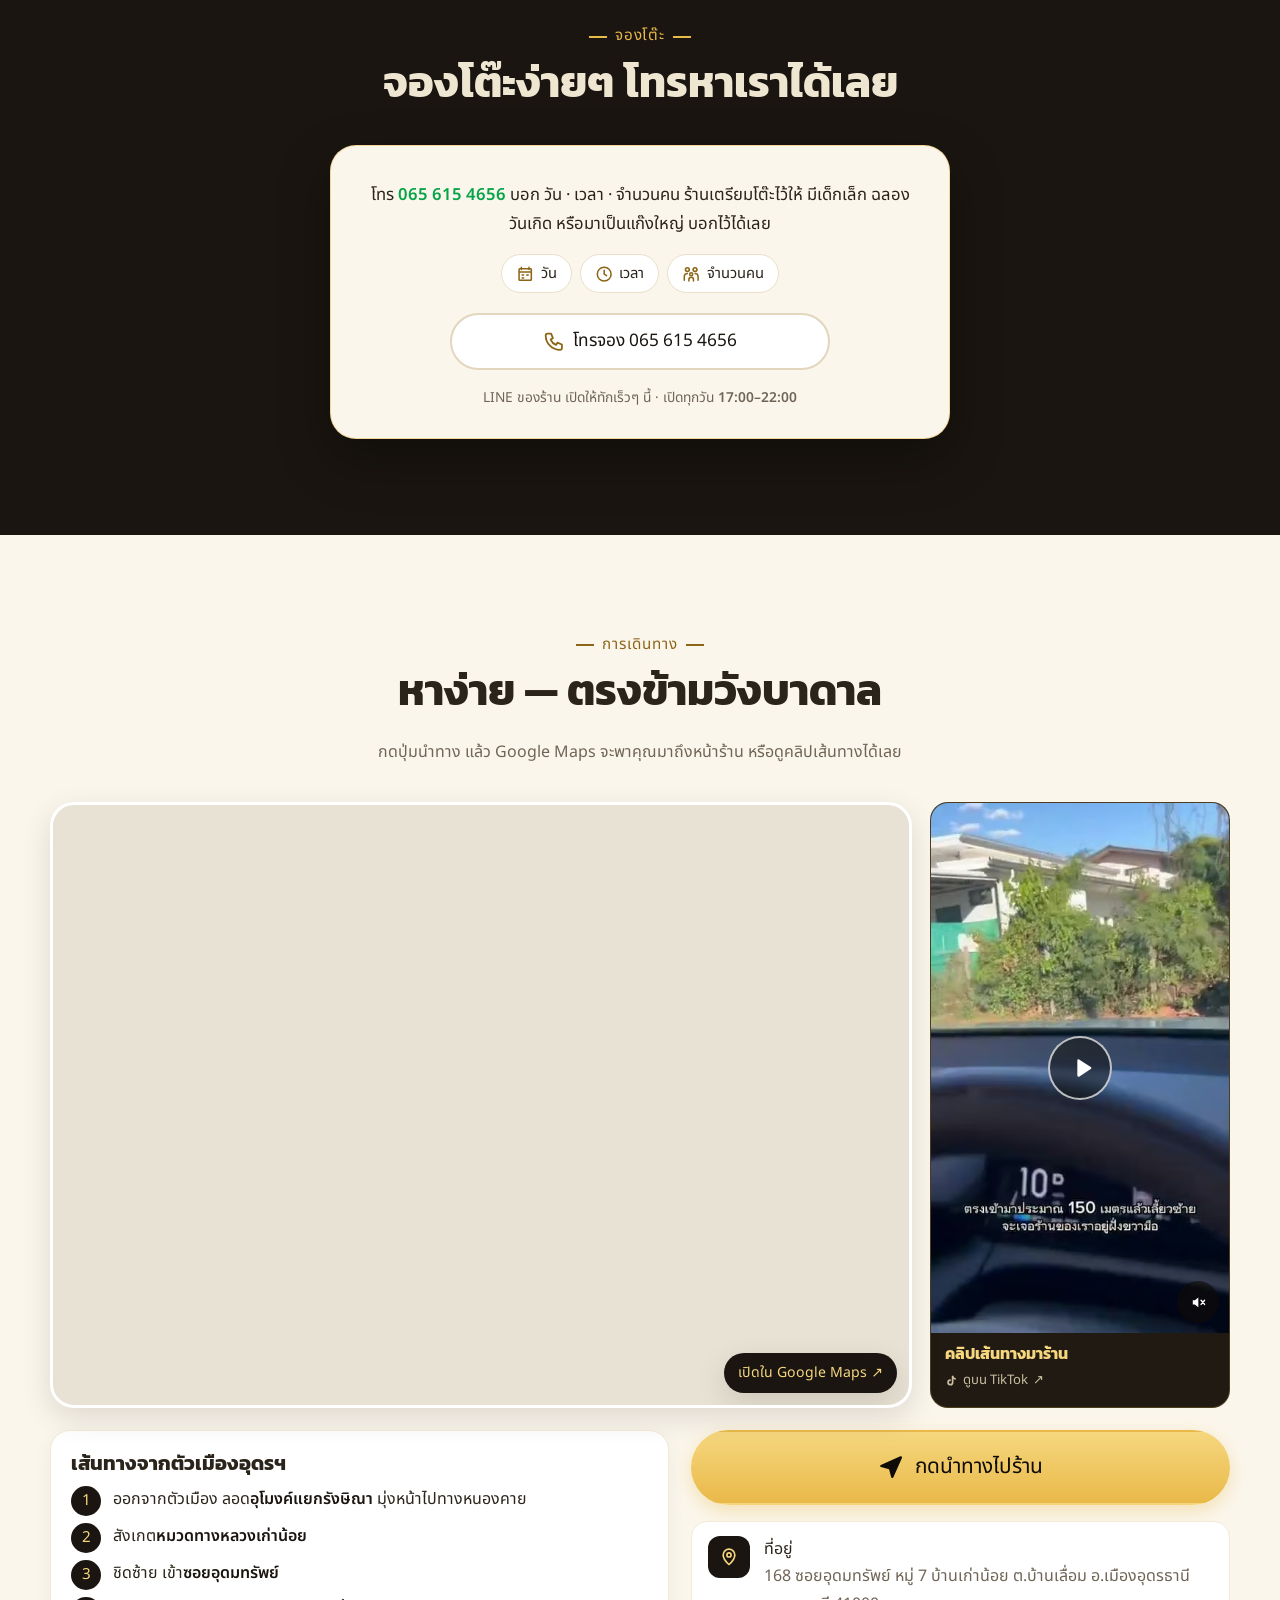
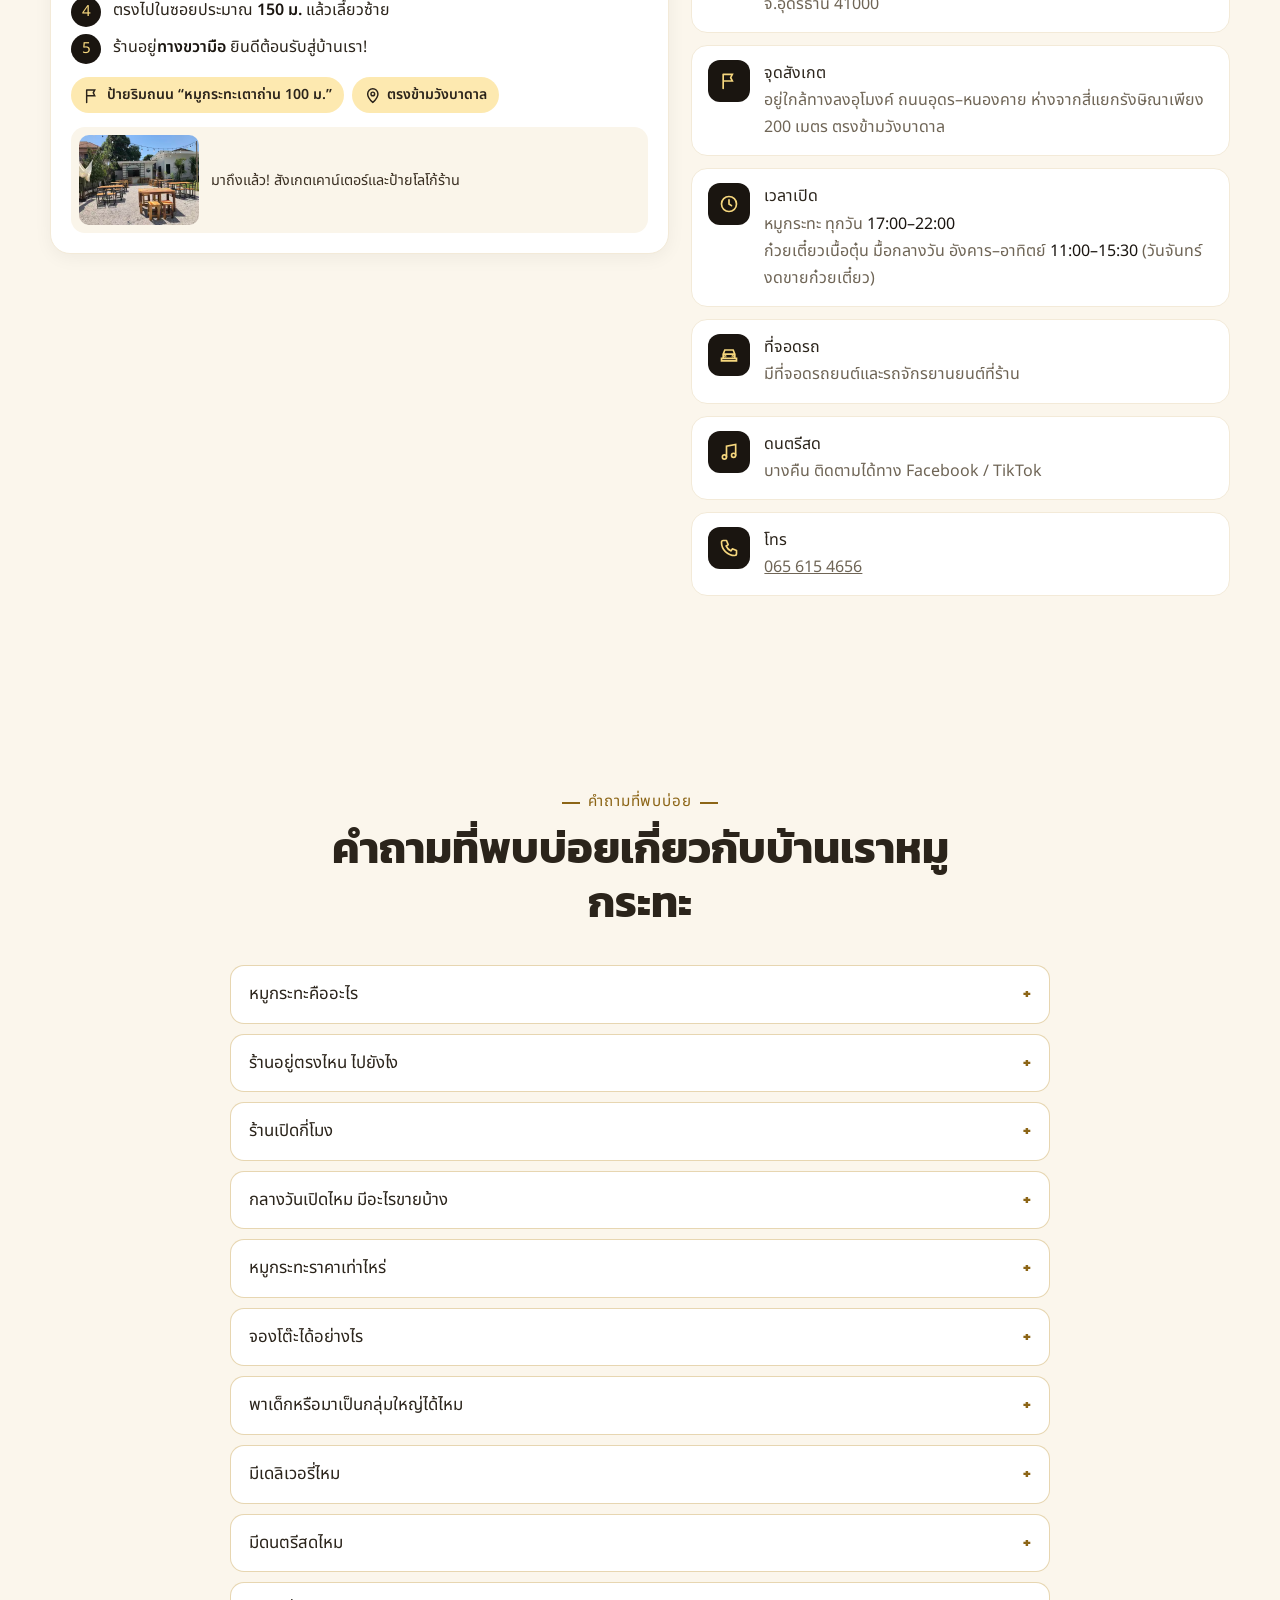
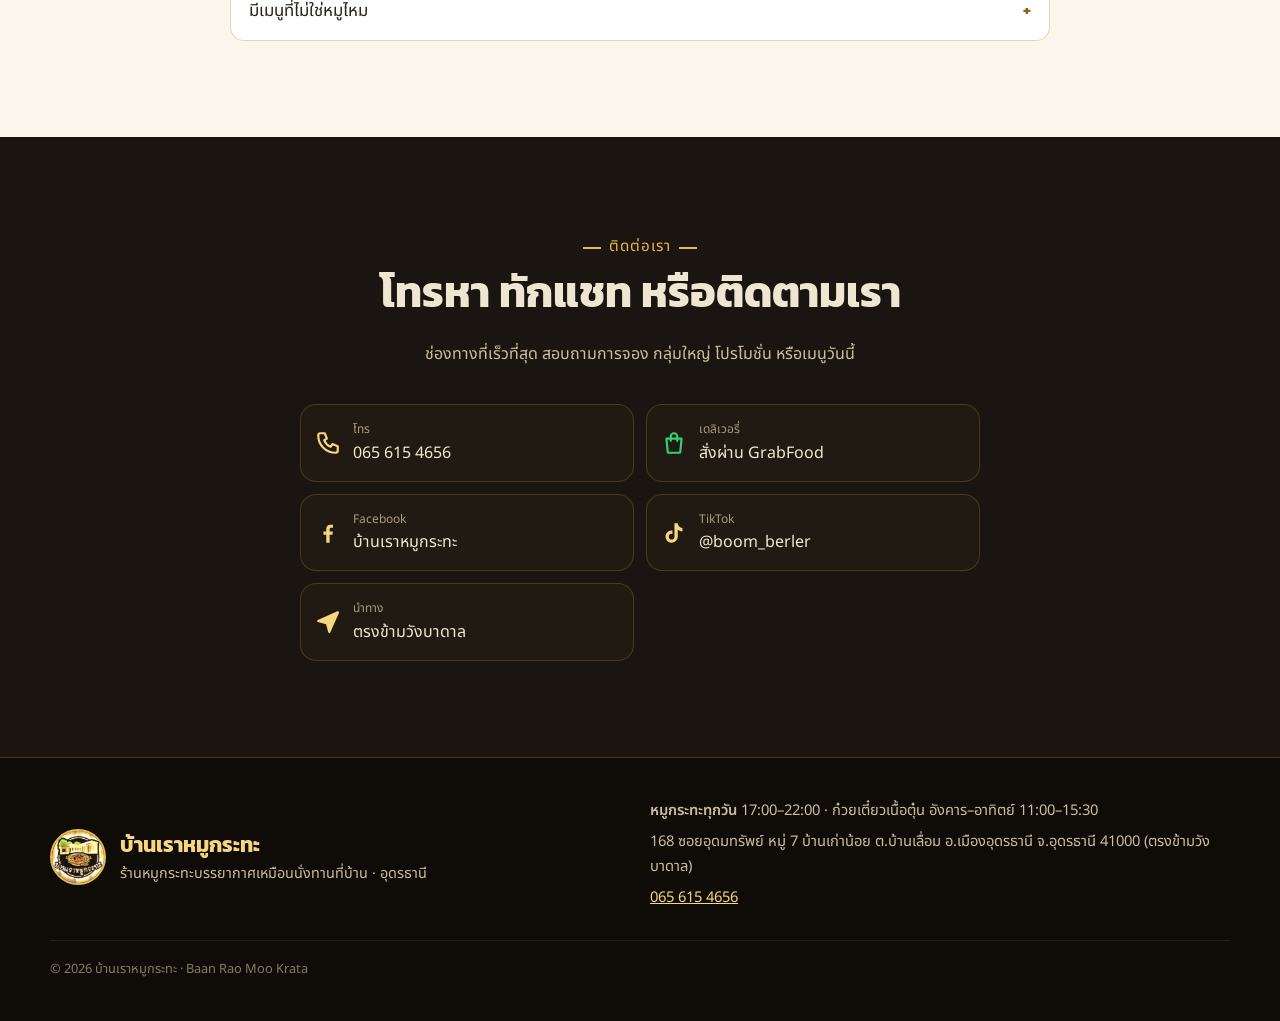
==== commit 3f371024: "Lunch noodles (L): price-board choices and prices on a wide noodles card, lunch MenuSection offers (" ====
--- a/index.html
+++ b/index.html
@@ -122,12 +122,14 @@
       ]},
       {"@type": "MenuSection", "name": "อาหารทะเล", "description": "ชุดทะเล ปิ้งก็ได้ ต้มก็อร่อย: กุ้ง ปูอัด ปลาหมึก"},
       {"@type": "MenuSection", "name": "ยำ & ส้มตำ", "description": "ส้มตำ ยำรสจัดจ้านสไตล์อีสาน ทานคู่หมูกระทะเข้ากันสุดๆ"},
-      {"@type": "MenuSection", "name": "ก๋วยเตี๋ยวเนื้อตุ๋น (มื้อกลางวัน)", "description": "อ.–อา. 11:00–15:30", "hasMenuItem": [
-        {"@type": "MenuItem", "name": "ก๋วยเตี๋ยวเนื้อตุ๋น", "description": "ก๋วยเตี๋ยวเนื้อตุ๋นบ้านบ้าน น้ำซุปเข้มข้น เนื้อเปื่อยนุ่ม"}
+      {"@type": "MenuSection", "name": "ก๋วยเตี๋ยวเนื้อ @บ้านเรา (มื้อกลางวัน)", "description": "อ.–อา. 11:00–15:30", "hasMenuItem": [
+        {"@type": "MenuItem", "name": "ก๋วยเตี๋ยวเนื้อ", "description": "ก๋วยเตี๋ยวเนื้อตุ๋น เนื้อสด หรือเนื้อเปื่อย · น้ำซุป: น้ำตก น้ำใส · เส้น: เส้นเล็ก บะหมี่ หมี่ขาว มาม่า", "offers": [{"@type": "Offer", "name": "ธรรมดา", "price": "50", "priceCurrency": "THB"}, {"@type": "Offer", "name": "พิเศษ", "price": "60", "priceCurrency": "THB"}, {"@type": "Offer", "name": "จัมโบ้", "price": "70", "priceCurrency": "THB"}]},
+        {"@type": "MenuItem", "name": "ลวกจิ้มรวม", "offers": {"@type": "Offer", "price": "100", "priceCurrency": "THB"}},
+        {"@type": "MenuItem", "name": "ข้าวเปล่า", "offers": {"@type": "Offer", "price": "10", "priceCurrency": "THB"}}
       ]},
       {"@type": "MenuSection", "name": "เส้น & ของทานเล่น", "description": "วุ้นเส้น มาม่า ยำทะเล เมนูทานเล่นแบ่งกันทาน"},
       {"@type": "MenuSection", "name": "ผักสด", "description": "ผักบุ้ง ผักกาดขาว เห็ด ข้าวโพด ลงต้มในน้ำซุปหอมหวาน"},
-      {"@type": "MenuSection", "name": "เครื่องดื่ม", "description": "เครื่องดื่มเย็นๆ น้ำเปล่า น้ำอัดลม ดับเผ็ดได้ทั้งโต๊ะ"}
+      {"@type": "MenuSection", "name": "เครื่องดื่ม", "description": "เครื่องดื่มเย็นๆ น้ำเปล่า น้ำอัดลม น้ำหวาน ดับเผ็ดได้ทั้งโต๊ะ"}
     ]
   },
   "sameAs": [
@@ -144,7 +146,7 @@
     {"@type": "Question", "name": "หมูกระทะคืออะไร", "acceptedAnswer": {"@type": "Answer", "text": "หมูกระทะคือการปิ้งย่างและต้มแบบไทยบนกระทะทรงโดม ย่างหมูและเนื้อสัตว์บนโดมตรงกลาง ส่วนรอบกระทะเป็นน้ำซุปไว้ต้มผัก วุ้นเส้น และไข่ ที่บ้านเราหมูกระทะใช้เตาถ่าน และทำหมูหมัก น้ำซุป และน้ำจิ้มเองด้วยสูตรของครอบครัว"}},
     {"@type": "Question", "name": "ร้านอยู่ตรงไหน ไปยังไง", "acceptedAnswer": {"@type": "Answer", "text": "ร้านอยู่ที่ 168 ซอยอุดมทรัพย์ หมู่ 7 บ้านเก่าน้อย ต.บ้านเลื่อม อ.เมืองอุดรธานี จ.อุดรธานี 41000 อยู่ใกล้ทางลงอุโมงค์ ถนนอุดร–หนองคาย ห่างจากสี่แยกรังษิณาเพียง 200 เมตร ตรงข้ามวังบาดาล จากตัวเมืองอุดรฯ ลอดอุโมงค์แยกรังษิณามุ่งหน้าหนองคาย ผ่านหมวดทางหลวงเก่าน้อย ชิดซ้ายเข้าซอยอุดมทรัพย์ ตรงไปในซอยประมาณ 150 ม. แล้วเลี้ยวซ้าย ร้านอยู่ทางขวามือ ปักหมุดใน Google Maps: https://maps.google.com/?cid=10793292857098184680"}},
     {"@type": "Question", "name": "ร้านเปิดกี่โมง", "acceptedAnswer": {"@type": "Answer", "text": "หมูกระทะเปิดทุกวัน 17:00–22:00 น. รับจองโต๊ะรอบสุดท้าย 21:00 น. ก๋วยเตี๋ยวเนื้อตุ๋นมื้อกลางวัน 11:00–15:30 น. วันอังคาร–อาทิตย์ (วันจันทร์งดขายก๋วยเตี๋ยว)"}},
-    {"@type": "Question", "name": "กลางวันเปิดไหม มีอะไรขายบ้าง", "acceptedAnswer": {"@type": "Answer", "text": "เปิด มีก๋วยเตี๋ยวเนื้อตุ๋น วันอังคาร–อาทิตย์ 11:00–15:30 (วันจันทร์งดขายก๋วยเตี๋ยว) ส่วนหมูกระทะเปิดทุกวัน 17:00–22:00"}},
+    {"@type": "Question", "name": "กลางวันเปิดไหม มีอะไรขายบ้าง", "acceptedAnswer": {"@type": "Answer", "text": "เปิด มีก๋วยเตี๋ยวเนื้อตุ๋น เนื้อสด และเนื้อเปื่อย เริ่มต้น ฿50 วันอังคาร–อาทิตย์ 11:00–15:30 (วันจันทร์งดขายก๋วยเตี๋ยว) ส่วนหมูกระทะเปิดทุกวัน 17:00–22:00"}},
     {"@type": "Question", "name": "หมูกระทะราคาเท่าไหร่", "acceptedAnswer": {"@type": "Answer", "text": "ชุดหมูกระทะชุดเล็ก ฿199 ชุดใหญ่ ฿299 เพิ่มหมูหมักหรือหมูสามชั้น ฿100 (ราคาอาจเปลี่ยนแปลง สอบถามราคาล่าสุดได้ที่ 065 615 4656)"}},
     {"@type": "Question", "name": "จองโต๊ะได้อย่างไร", "acceptedAnswer": {"@type": "Answer", "text": "โทรจองที่ 065 615 4656 ทุกวัน 17:00–22:00 กลุ่มมากกว่า 20 ท่านกรุณาโทรจองล่วงหน้า"}},
     {"@type": "Question", "name": "พาเด็กหรือมาเป็นกลุ่มใหญ่ได้ไหม", "acceptedAnswer": {"@type": "Answer", "text": "ได้ ร้านมีโต๊ะใหญ่สำหรับครอบครัว งานวันเกิด และกลุ่มเพื่อน เด็กๆ ยินดีต้อนรับ ถ้ามาเป็นกลุ่มใหญ่แนะนำให้จองล่วงหน้า"}},
@@ -345,40 +347,54 @@
     <div class="menu-grid">
       <article class="menu-card mc-beef">
         <!-- PHOTOS:menu-card-meat BEGIN (generated by tools/photos.py: edit that file, then run tools/build_en.py) -->
-<div class="mc-pic"><picture><source type="image/avif" srcset="images/baanrao-australian-beef-platter-480.avif 480w, images/baanrao-australian-beef-platter-960.avif 960w" sizes="(min-width: 960px) 200px, 100vw"><source type="image/webp" srcset="images/baanrao-australian-beef-platter-480.webp 480w, images/baanrao-australian-beef-platter-960.webp 960w" sizes="(min-width: 960px) 200px, 100vw"><img src="images/baanrao-australian-beef-platter-480.jpg" srcset="images/baanrao-australian-beef-platter-480.jpg 480w, images/baanrao-australian-beef-platter-960.jpg 960w" sizes="(min-width: 960px) 200px, 100vw" alt="เนื้ออสเตรเลียสไลซ์พร้อมปีกไก่ ส้มตำ และยำ สำหรับหมูกระทะ บ้านเราหมูกระทะ อุดรธานี" data-en-alt="Sliced Australian beef with chicken wings, som tam and a spicy Thai salad for moo krata at Baan Rao Moo Krata, Udon Thani" width="480" height="320" loading="lazy" decoding="async"></picture></div>
+<div class="mc-pic"><picture><source type="image/avif" srcset="images/baanrao-australian-beef-platter-480.avif 480w, images/baanrao-australian-beef-platter-960.avif 960w" sizes="(min-width: 960px) 240px, 100vw"><source type="image/webp" srcset="images/baanrao-australian-beef-platter-480.webp 480w, images/baanrao-australian-beef-platter-960.webp 960w" sizes="(min-width: 960px) 240px, 100vw"><img src="images/baanrao-australian-beef-platter-480.jpg" srcset="images/baanrao-australian-beef-platter-480.jpg 480w, images/baanrao-australian-beef-platter-960.jpg 960w" sizes="(min-width: 960px) 240px, 100vw" alt="เนื้ออสเตรเลียสไลซ์พร้อมปีกไก่ ส้มตำ และยำ สำหรับหมูกระทะ บ้านเราหมูกระทะ อุดรธานี" data-en-alt="Sliced Australian beef with chicken wings, som tam and a spicy Thai salad for moo krata at Baan Rao Moo Krata, Udon Thani" width="480" height="320" loading="lazy" decoding="async"></picture></div>
 <!-- PHOTOS:menu-card-meat END -->
         <span class="mc-tag" data-en="Sliced Australian beef">เนื้ออสเตรเลียสไลซ์</span>
         <div class="mc-body"><h3 data-en="Meats">เนื้อสัตว์</h3><p data-en="Sliced Australian beef, marinated pork, pork belly, chicken, sausages and more.">เนื้ออสเตรเลียสไลซ์ หมูหมัก สามชั้น ไก่ ไส้กรอก และอีกมากมาย</p></div>
       </article>
       <article class="menu-card">
         <!-- PHOTOS:menu-card-seafood BEGIN (generated by tools/photos.py: edit that file, then run tools/build_en.py) -->
-<div class="mc-pic"><picture><source type="image/avif" srcset="images/baanrao-seafood-suki-bowl-480.avif 480w, images/baanrao-seafood-suki-bowl-800.avif 800w" sizes="(min-width: 960px) 200px, (min-width: 640px) 33vw, 50vw"><source type="image/webp" srcset="images/baanrao-seafood-suki-bowl-480.webp 480w, images/baanrao-seafood-suki-bowl-800.webp 800w" sizes="(min-width: 960px) 200px, (min-width: 640px) 33vw, 50vw"><img src="images/baanrao-seafood-suki-bowl-480.jpg" srcset="images/baanrao-seafood-suki-bowl-480.jpg 480w, images/baanrao-seafood-suki-bowl-800.jpg 800w" sizes="(min-width: 960px) 200px, (min-width: 640px) 33vw, 50vw" alt="ชุดทะเลลงต้ม กุ้ง ปูอัด ปลาหมึก หมูสไลซ์ และไข่ ในชามน้ำซุป บ้านเราหมูกระทะ" data-en-alt="Seafood for the broth: prawns, crab sticks, squid, sliced pork and eggs in a bowl at Baan Rao Moo Krata" width="480" height="480" loading="lazy" decoding="async"></picture></div>
+<div class="mc-pic"><picture><source type="image/avif" srcset="images/baanrao-seafood-suki-bowl-480.avif 480w, images/baanrao-seafood-suki-bowl-800.avif 800w" sizes="(min-width: 960px) 240px, 50vw"><source type="image/webp" srcset="images/baanrao-seafood-suki-bowl-480.webp 480w, images/baanrao-seafood-suki-bowl-800.webp 800w" sizes="(min-width: 960px) 240px, 50vw"><img src="images/baanrao-seafood-suki-bowl-480.jpg" srcset="images/baanrao-seafood-suki-bowl-480.jpg 480w, images/baanrao-seafood-suki-bowl-800.jpg 800w" sizes="(min-width: 960px) 240px, 50vw" alt="ชุดทะเลลงต้ม กุ้ง ปูอัด ปลาหมึก หมูสไลซ์ และไข่ ในชามน้ำซุป บ้านเราหมูกระทะ" data-en-alt="Seafood for the broth: prawns, crab sticks, squid, sliced pork and eggs in a bowl at Baan Rao Moo Krata" width="480" height="480" loading="lazy" decoding="async"></picture></div>
 <!-- PHOTOS:menu-card-seafood END -->
         <div class="mc-body"><h3 data-en="Seafood">อาหารทะเล</h3><p data-en="Seafood to grill or simmer in the broth: prawns, crab sticks and squid">ชุดทะเล ปิ้งก็ได้ ต้มก็อร่อย: กุ้ง ปูอัด ปลาหมึก</p></div>
       </article>
       <article class="menu-card">
         <!-- PHOTOS:menu-card-salads BEGIN (generated by tools/photos.py: edit that file, then run tools/build_en.py) -->
-<div class="mc-pic"><picture><source type="image/avif" srcset="images/baanrao-somtam-oval-plate-480.avif 480w, images/baanrao-somtam-oval-plate-800.avif 800w" sizes="(min-width: 960px) 200px, (min-width: 640px) 33vw, 50vw"><source type="image/webp" srcset="images/baanrao-somtam-oval-plate-480.webp 480w, images/baanrao-somtam-oval-plate-800.webp 800w" sizes="(min-width: 960px) 200px, (min-width: 640px) 33vw, 50vw"><img src="images/baanrao-somtam-oval-plate-480.jpg" srcset="images/baanrao-somtam-oval-plate-480.jpg 480w, images/baanrao-somtam-oval-plate-800.jpg 800w" sizes="(min-width: 960px) 200px, (min-width: 640px) 33vw, 50vw" alt="ส้มตำไทยใส่มะเขือเทศจานรี บ้านเราหมูกระทะ" data-en-alt="Som tam (green papaya salad) with tomatoes on an oval plate at Baan Rao Moo Krata" width="480" height="480" loading="lazy" decoding="async"></picture></div>
+<div class="mc-pic"><picture><source type="image/avif" srcset="images/baanrao-somtam-oval-plate-480.avif 480w, images/baanrao-somtam-oval-plate-800.avif 800w" sizes="(min-width: 960px) 240px, 50vw"><source type="image/webp" srcset="images/baanrao-somtam-oval-plate-480.webp 480w, images/baanrao-somtam-oval-plate-800.webp 800w" sizes="(min-width: 960px) 240px, 50vw"><img src="images/baanrao-somtam-oval-plate-480.jpg" srcset="images/baanrao-somtam-oval-plate-480.jpg 480w, images/baanrao-somtam-oval-plate-800.jpg 800w" sizes="(min-width: 960px) 240px, 50vw" alt="ส้มตำไทยใส่มะเขือเทศจานรี บ้านเราหมูกระทะ" data-en-alt="Som tam (green papaya salad) with tomatoes on an oval plate at Baan Rao Moo Krata" width="480" height="480" loading="lazy" decoding="async"></picture></div>
 <!-- PHOTOS:menu-card-salads END -->
         <div class="mc-body"><h3 data-en="Salads &amp; som tam">ยำ &amp; ส้มตำ</h3><p data-en="Zingy, spicy Isan-style salads to go with the grill.">ส้มตำ ยำรสจัดจ้านสไตล์อีสาน ทานคู่หมูกระทะเข้ากันสุดๆ</p></div>
       </article>
       <article class="menu-card">
-        <!-- PHOTOS:menu-card-noodles BEGIN (generated by tools/photos.py: edit that file, then run tools/build_en.py) -->
-<div class="mc-pic"><picture><source type="image/avif" srcset="images/baanrao-beef-noodle-soup-480.avif 480w, images/baanrao-beef-noodle-soup-800.avif 800w" sizes="(min-width: 960px) 200px, (min-width: 640px) 33vw, 50vw"><source type="image/webp" srcset="images/baanrao-beef-noodle-soup-480.webp 480w, images/baanrao-beef-noodle-soup-800.webp 800w" sizes="(min-width: 960px) 200px, (min-width: 640px) 33vw, 50vw"><img src="images/baanrao-beef-noodle-soup-480.jpg" srcset="images/baanrao-beef-noodle-soup-480.jpg 480w, images/baanrao-beef-noodle-soup-800.jpg 800w" sizes="(min-width: 960px) 200px, (min-width: 640px) 33vw, 50vw" alt="ก๋วยเตี๋ยวเนื้อตุ๋น เนื้อเปื่อยในน้ำซุปใส บ้านเราหมูกระทะ" data-en-alt="Stewed beef noodle soup with tender beef in a clear broth at Baan Rao Moo Krata" width="480" height="480" loading="lazy" decoding="async"></picture></div>
-<!-- PHOTOS:menu-card-noodles END -->
-        <div class="mc-body"><h3 data-en="Stewed beef noodle soup &amp; sides">ก๋วยเตี๋ยวเนื้อตุ๋น &amp; ของทานเล่น</h3><p data-en="Homestyle stewed beef noodle soup (kuay teow neua toon) with a rich broth and fall-apart beef. A cool garden lunch away from the heat.">ก๋วยเตี๋ยวเนื้อตุ๋นบ้านบ้าน น้ำซุปเข้มข้น เนื้อเปื่อยนุ่ม มื้อเที่ยงหนีร้อนมานั่งในสวน</p><p class="mc-note"><svg class="i" aria-hidden="true"><use href="#i-clock"/></svg><span data-en="Tue–Sun 11:00–15:30 (no noodles on Mondays)">อังคาร–อาทิตย์ 11:00–15:30 น. (วันจันทร์งดขายก๋วยเตี๋ยว)</span></p></div>
-      </article>
-      <article class="menu-card">
         <!-- PHOTOS:menu-card-veg BEGIN (generated by tools/photos.py: edit that file, then run tools/build_en.py) -->
-<div class="mc-pic"><picture><source type="image/avif" srcset="images/baanrao-vegetable-tray-480.avif 480w, images/baanrao-vegetable-tray-800.avif 800w" sizes="(min-width: 960px) 200px, 50vw"><source type="image/webp" srcset="images/baanrao-vegetable-tray-480.webp 480w, images/baanrao-vegetable-tray-800.webp 800w" sizes="(min-width: 960px) 200px, 50vw"><img src="images/baanrao-vegetable-tray-480.jpg" srcset="images/baanrao-vegetable-tray-480.jpg 480w, images/baanrao-vegetable-tray-800.jpg 800w" sizes="(min-width: 960px) 200px, 50vw" alt="ถาดผักสดสำหรับหมูกระทะ เห็ดเข็มทอง ฟักทอง แครอท ผักกาด วุ้นเส้น ผักบุ้ง และข้าวโพดถ้วยเล็ก ร้านบ้านเราหมูกระทะ อุดรธานี" data-en-alt="A tray of fresh vegetables for moo krata at Baan Rao Moo Krata, Udon Thani: enoki mushrooms, pumpkin, carrot, cabbage, glass noodles, morning glory and a small bowl of corn" width="480" height="480" loading="lazy" decoding="async"></picture><small class="pcredit" data-en="Photo: &lt;span lang=&quot;th&quot;&gt;สุรชาติ ยั่งยืน&lt;/span&gt;">ภาพโดย สุรชาติ ยั่งยืน</small></div>
+<div class="mc-pic"><picture><source type="image/avif" srcset="images/baanrao-vegetable-tray-480.avif 480w, images/baanrao-vegetable-tray-800.avif 800w" sizes="(min-width: 960px) 240px, 50vw"><source type="image/webp" srcset="images/baanrao-vegetable-tray-480.webp 480w, images/baanrao-vegetable-tray-800.webp 800w" sizes="(min-width: 960px) 240px, 50vw"><img src="images/baanrao-vegetable-tray-480.jpg" srcset="images/baanrao-vegetable-tray-480.jpg 480w, images/baanrao-vegetable-tray-800.jpg 800w" sizes="(min-width: 960px) 240px, 50vw" alt="ถาดผักสดสำหรับหมูกระทะ เห็ดเข็มทอง ฟักทอง แครอท ผักกาด วุ้นเส้น ผักบุ้ง และข้าวโพดถ้วยเล็ก ร้านบ้านเราหมูกระทะ อุดรธานี" data-en-alt="A tray of fresh vegetables for moo krata at Baan Rao Moo Krata, Udon Thani: enoki mushrooms, pumpkin, carrot, cabbage, glass noodles, morning glory and a small bowl of corn" width="480" height="480" loading="lazy" decoding="async"></picture><small class="pcredit" data-en="Photo: &lt;span lang=&quot;th&quot;&gt;สุรชาติ ยั่งยืน&lt;/span&gt;">ภาพโดย สุรชาติ ยั่งยืน</small></div>
 <!-- PHOTOS:menu-card-veg END -->
         <div class="mc-body"><h3 data-en="Fresh vegetables">ผักสด</h3><p data-en="Morning glory, Chinese cabbage, mushrooms, corn and more for the broth.">ผักบุ้ง ผักกาดขาว เห็ด ข้าวโพด ลงต้มในน้ำซุปหอมหวาน</p></div>
       </article>
       <article class="menu-card">
         <!-- PHOTOS:menu-card-drinks BEGIN (generated by tools/photos.py: edit that file, then run tools/build_en.py) -->
-<div class="mc-pic"><picture><source type="image/avif" srcset="images/baanrao-iced-red-soda-480.avif 480w, images/baanrao-iced-red-soda-800.avif 800w" sizes="(min-width: 960px) 200px, (min-width: 640px) 50vw, 100vw"><source type="image/webp" srcset="images/baanrao-iced-red-soda-480.webp 480w, images/baanrao-iced-red-soda-800.webp 800w" sizes="(min-width: 960px) 200px, (min-width: 640px) 50vw, 100vw"><img src="images/baanrao-iced-red-soda-480.jpg" srcset="images/baanrao-iced-red-soda-480.jpg 480w, images/baanrao-iced-red-soda-800.jpg 800w" sizes="(min-width: 960px) 200px, (min-width: 640px) 50vw, 100vw" alt="น้ำแดงโซดาเย็นในแก้วเราคาเฟ่ บ้านเราหมูกระทะ" data-en-alt="Iced red soda in a Rao Cafe cup at Baan Rao Moo Krata" width="480" height="480" loading="lazy" decoding="async"></picture></div>
+<div class="mc-pic"><picture><source type="image/avif" srcset="images/baanrao-iced-red-soda-480.avif 480w, images/baanrao-iced-red-soda-800.avif 800w" sizes="(min-width: 960px) 240px, 50vw"><source type="image/webp" srcset="images/baanrao-iced-red-soda-480.webp 480w, images/baanrao-iced-red-soda-800.webp 800w" sizes="(min-width: 960px) 240px, 50vw"><img src="images/baanrao-iced-red-soda-480.jpg" srcset="images/baanrao-iced-red-soda-480.jpg 480w, images/baanrao-iced-red-soda-800.jpg 800w" sizes="(min-width: 960px) 240px, 50vw" alt="น้ำแดงโซดาเย็นในแก้วเราคาเฟ่ บ้านเราหมูกระทะ" data-en-alt="Iced red soda in a Rao Cafe cup at Baan Rao Moo Krata" width="480" height="480" loading="lazy" decoding="async"></picture></div>
 <!-- PHOTOS:menu-card-drinks END -->
-        <div class="mc-body"><h3 data-en="Drinks">เครื่องดื่ม</h3><p data-en="Ice-cold soft drinks and water to cool the spice">เครื่องดื่มเย็นๆ น้ำเปล่า น้ำอัดลม ดับเผ็ดได้ทั้งโต๊ะ</p></div>
+        <div class="mc-body"><h3 data-en="Drinks">เครื่องดื่ม</h3><p data-en="Ice-cold water, soft drinks and sweet syrup drinks (nam wan) to cool the spice">เครื่องดื่มเย็นๆ น้ำเปล่า น้ำอัดลม น้ำหวาน ดับเผ็ดได้ทั้งโต๊ะ</p></div>
+      </article>
+      <article class="menu-card mc-wide" id="noodles">
+        <!-- PHOTOS:menu-card-noodles BEGIN (generated by tools/photos.py: edit that file, then run tools/build_en.py) -->
+<div class="mc-pic"><picture><source type="image/avif" srcset="images/baanrao-beef-noodle-soup-480.avif 480w, images/baanrao-beef-noodle-soup-800.avif 800w" sizes="(min-width: 960px) 400px, (min-width: 640px) 34vw, 100vw"><source type="image/webp" srcset="images/baanrao-beef-noodle-soup-480.webp 480w, images/baanrao-beef-noodle-soup-800.webp 800w" sizes="(min-width: 960px) 400px, (min-width: 640px) 34vw, 100vw"><img src="images/baanrao-beef-noodle-soup-480.jpg" srcset="images/baanrao-beef-noodle-soup-480.jpg 480w, images/baanrao-beef-noodle-soup-800.jpg 800w" sizes="(min-width: 960px) 400px, (min-width: 640px) 34vw, 100vw" alt="ก๋วยเตี๋ยวเนื้อตุ๋น เนื้อเปื่อยในน้ำซุปใส บ้านเราหมูกระทะ" data-en-alt="Stewed beef noodle soup with tender beef in a clear broth at Baan Rao Moo Krata" width="480" height="480" loading="lazy" decoding="async"></picture></div>
+<!-- PHOTOS:menu-card-noodles END -->
+        <div class="mc-body">
+          <div class="mc-intro"><h3 data-en="Beef Noodle Soup – Baan Rao">ก๋วยเตี๋ยวเนื้อ @บ้านเรา</h3><p data-en="Homestyle stewed beef noodle soup (kuay teow neua toon) and more: pick your beef, your broth and your noodles. A cool garden lunch away from the heat.">ก๋วยเตี๋ยวเนื้อตุ๋นบ้านบ้าน และเนื้อสด เนื้อเปื่อย เลือกน้ำซุปและเส้นได้ตามชอบ มื้อเที่ยงหนีร้อนมานั่งในสวน</p><p class="mc-note"><svg class="i" aria-hidden="true"><use href="#i-clock"/></svg><span data-en="Tue–Sun 11:00–15:30 (no noodles on Mondays)">อังคาร–อาทิตย์ 11:00–15:30 น. (วันจันทร์งดขายก๋วยเตี๋ยว)</span></p></div>
+          <dl class="mc-opts">
+            <div><dt data-en="Choose your beef:">เนื้อ</dt><dd data-en="fresh beef, tenderised beef, or slow-braised beef">เนื้อสด · เนื้อเปื่อย · เนื้อตุ๋น</dd></div>
+            <div><dt data-en="Choose your broth:">น้ำซุป</dt><dd data-en="Nam Tok-style broth or clear broth">น้ำตก · น้ำใส</dd></div>
+            <div><dt data-en="Choose your noodles:">เส้น</dt><dd data-en="thin rice noodles, egg noodles, rice vermicelli, or instant noodles">เส้นเล็ก · บะหมี่ · หมี่ขาว · มาม่า</dd></div>
+          </dl>
+          <div class="mc-prices">
+            <div class="price"><small data-en="Regular">ธรรมดา</small><b>฿50</b></div>
+            <div class="price"><small data-en="Large">พิเศษ</small><b>฿60</b></div>
+            <div class="price"><small data-en="Jumbo">จัมโบ้</small><b>฿70</b></div>
+            <p class="addons"><span data-en="Assorted blanched beef with dipping sauce:">ลวกจิ้มรวม</span> <b>฿100</b> <span class="nw">· <span data-en="Steamed rice:">ข้าวเปล่า</span> <b>฿10</b></span></p>
+            <small class="pnote" data-en="Prices may change">ราคาอาจเปลี่ยนแปลง</small>
+          </div>
+        </div>
       </article>
     </div>
     <aside class="howto" id="how-to-eat" lang="en" aria-labelledby="howtoTitle">
@@ -762,7 +778,7 @@
       </details>
       <details class="faq-item">
         <summary data-en="Are you open for lunch?">กลางวันเปิดไหม มีอะไรขายบ้าง</summary>
-        <p data-en="Yes, stewed beef noodle soup (kuay teow neua toon) is served Tuesday to Sunday, 11:00–15:30 (no noodles on Mondays). Moo krata is served every day, 17:00–22:00.">เปิด มีก๋วยเตี๋ยวเนื้อตุ๋น วันอังคาร–อาทิตย์ 11:00–15:30 (วันจันทร์งดขายก๋วยเตี๋ยว) ส่วนหมูกระทะเปิดทุกวัน 17:00–22:00</p>
+        <p data-en="Yes, beef noodle soup, including stewed beef noodle soup (kuay teow neua toon), from ฿50, Tuesday to Sunday, 11:00–15:30 (no noodles on Mondays). Moo krata is served every day, 17:00–22:00.">เปิด มีก๋วยเตี๋ยวเนื้อตุ๋น เนื้อสด และเนื้อเปื่อย เริ่มต้น ฿50 วันอังคาร–อาทิตย์ 11:00–15:30 (วันจันทร์งดขายก๋วยเตี๋ยว) ส่วนหมูกระทะเปิดทุกวัน 17:00–22:00</p>
       </details>
       <details class="faq-item">
         <summary data-en="How much does it cost?">หมูกระทะราคาเท่าไหร่</summary>
--- a/css/style.css
+++ b/css/style.css
@@ -625,3 +625,35 @@
 html.no-line .contact-grid{grid-template-columns:minmax(0,1fr);max-width:680px;margin-inline:auto}
 /* visually hidden, still read by screen readers and crawlers */
 .vh{position:absolute!important;width:1px;height:1px;margin:-1px;padding:0;overflow:hidden;clip:rect(0 0 0 0);white-space:nowrap;border:0}
+
+/* r11: noodles = wide lunch card (choices + prices), last in the menu grid */
+.menu-grid>.menu-card.mc-wide{grid-column:1/-1}
+.mc-wide .mc-body{display:grid;gap:12px;align-content:start}
+.mc-wide .mc-body p{margin:0 0 .3em}
+.mc-opts{margin:0;display:grid;gap:5px;font-size:.88rem;line-height:1.45;color:#d8ccb1}
+.mc-opts div{display:flex;flex-wrap:wrap;column-gap:8px}
+.mc-opts dt{color:var(--gold2);font-weight:600}
+.mc-opts dd{margin:0}
+.mc-prices{display:grid;grid-template-columns:repeat(3,1fr);gap:8px;align-content:start}
+.mc-prices .price{padding:6px 6px;border-radius:12px}
+.mc-prices .price small{font-size:.8rem}
+.mc-prices .price b{font-size:1.6rem}
+.mc-prices .addons{font-size:.86rem;margin:2px 0 0}
+.mc-prices .pnote{grid-column:1/-1;text-align:center;color:#a8997b;font-size:.75rem}
+@media (max-width:639px){.menu-grid>.menu-card.mc-wide img{aspect-ratio:4/3}}
+@media (min-width:640px){
+  .menu-grid>.menu-card.mc-wide{display:grid;grid-template-columns:minmax(220px,32%) 1fr}
+  .mc-wide .mc-pic{min-height:260px}
+  .mc-wide .mc-pic picture{position:absolute;inset:0}
+  .menu-grid>.menu-card.mc-wide .mc-pic img{height:100%;aspect-ratio:auto}
+  .mc-wide .mc-body{padding:16px 18px 18px}
+}
+@media (min-width:640px) and (max-width:959px){
+  .menu-grid>.menu-card:nth-child(n+2):nth-child(-n+5){grid-column:span 3}
+  .menu-grid>.menu-card:nth-child(n+2):nth-child(-n+5) img{aspect-ratio:3/2}
+}
+@media (min-width:960px){
+  .menu-grid{grid-template-columns:repeat(5,1fr)}
+  .mc-wide .mc-body{grid-template-columns:1.1fr 1fr;grid-template-areas:"intro prices" "opts prices";column-gap:26px;align-items:start}
+  .mc-wide .mc-intro{grid-area:intro}.mc-wide .mc-opts{grid-area:opts}.mc-wide .mc-prices{grid-area:prices}
+}
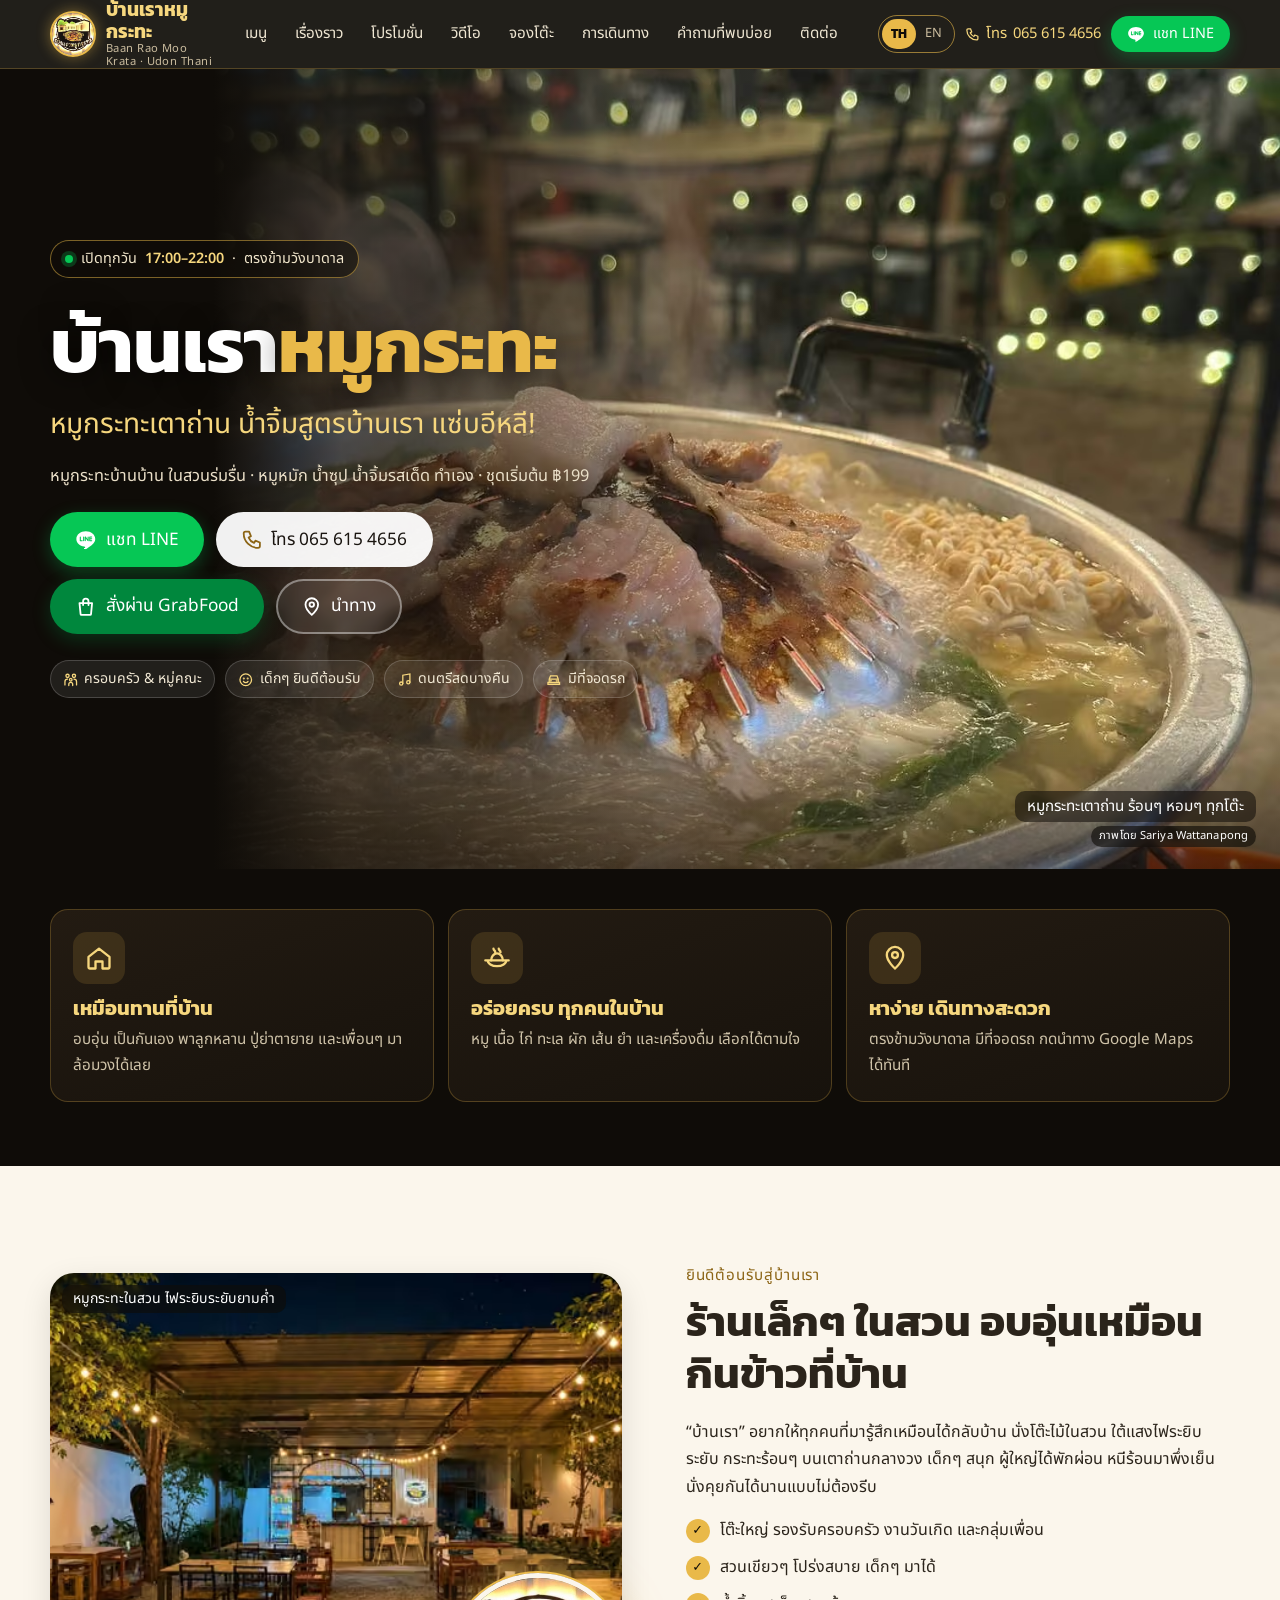
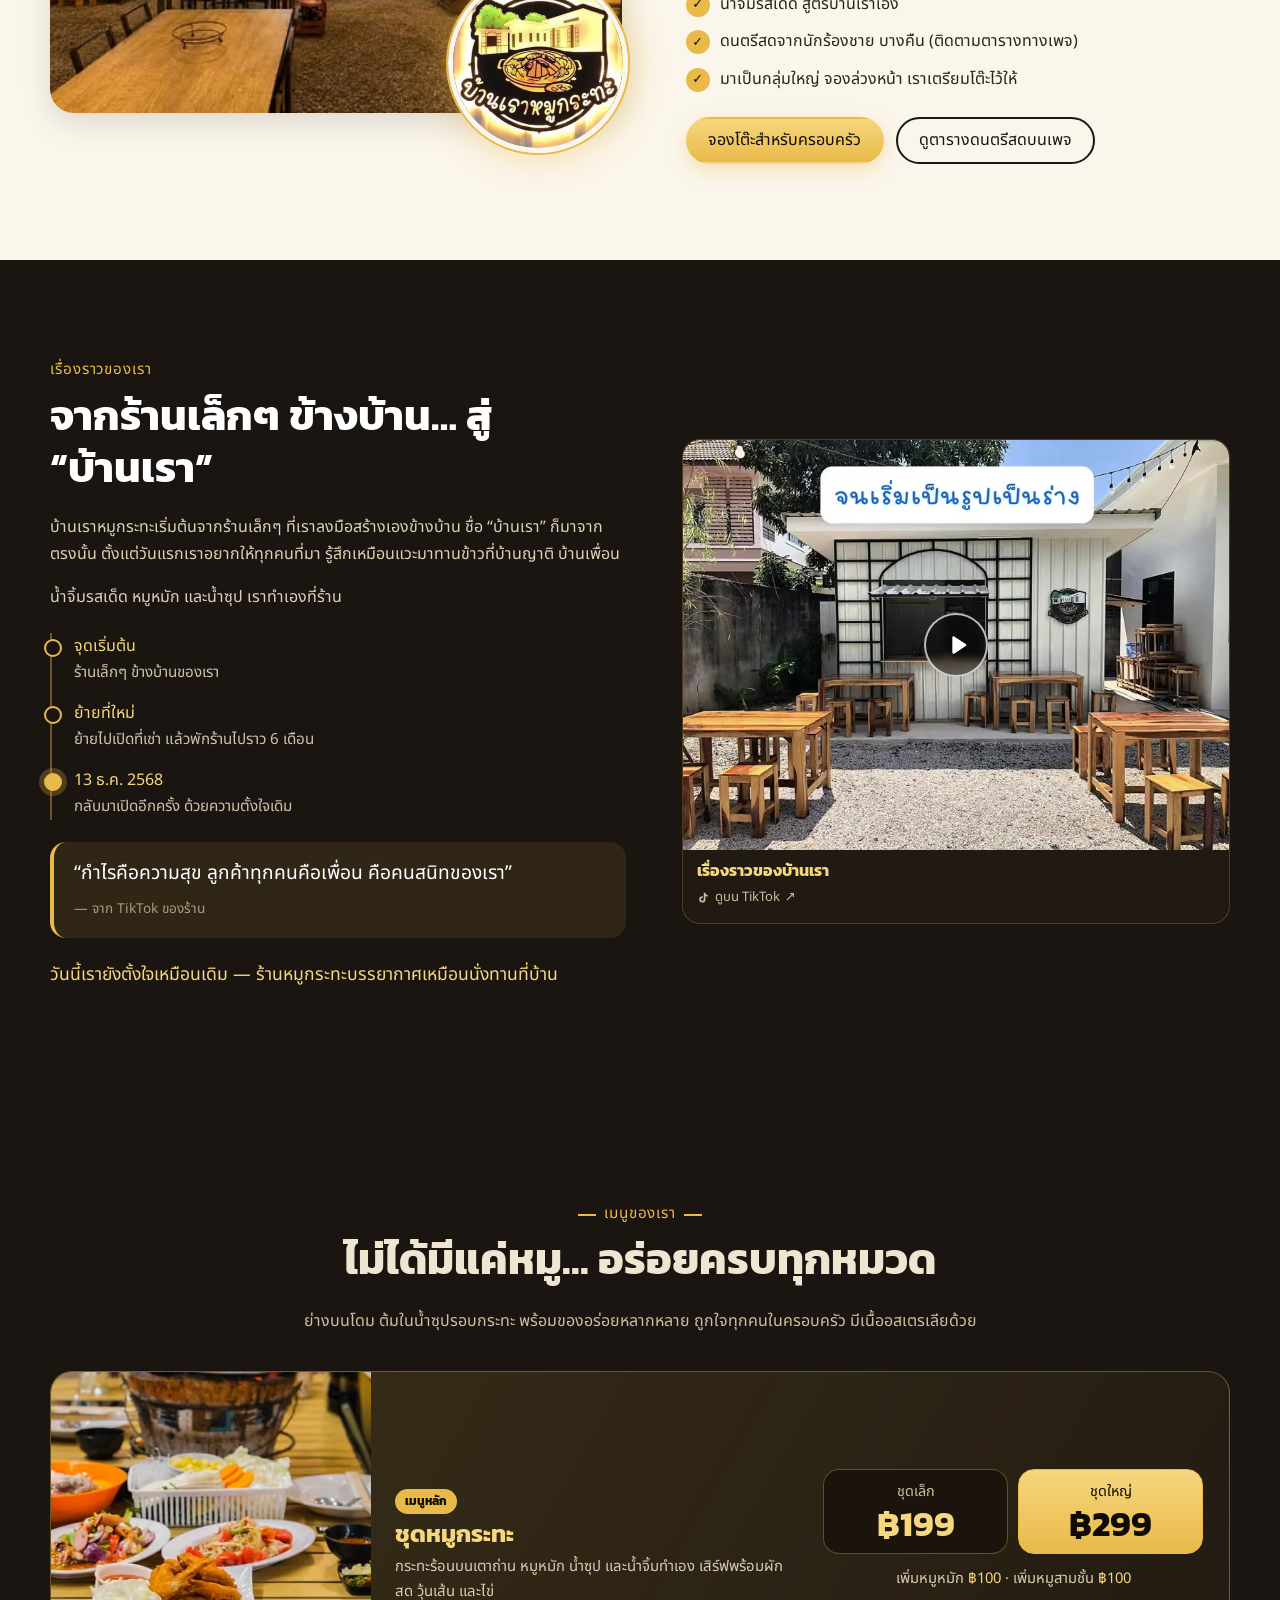
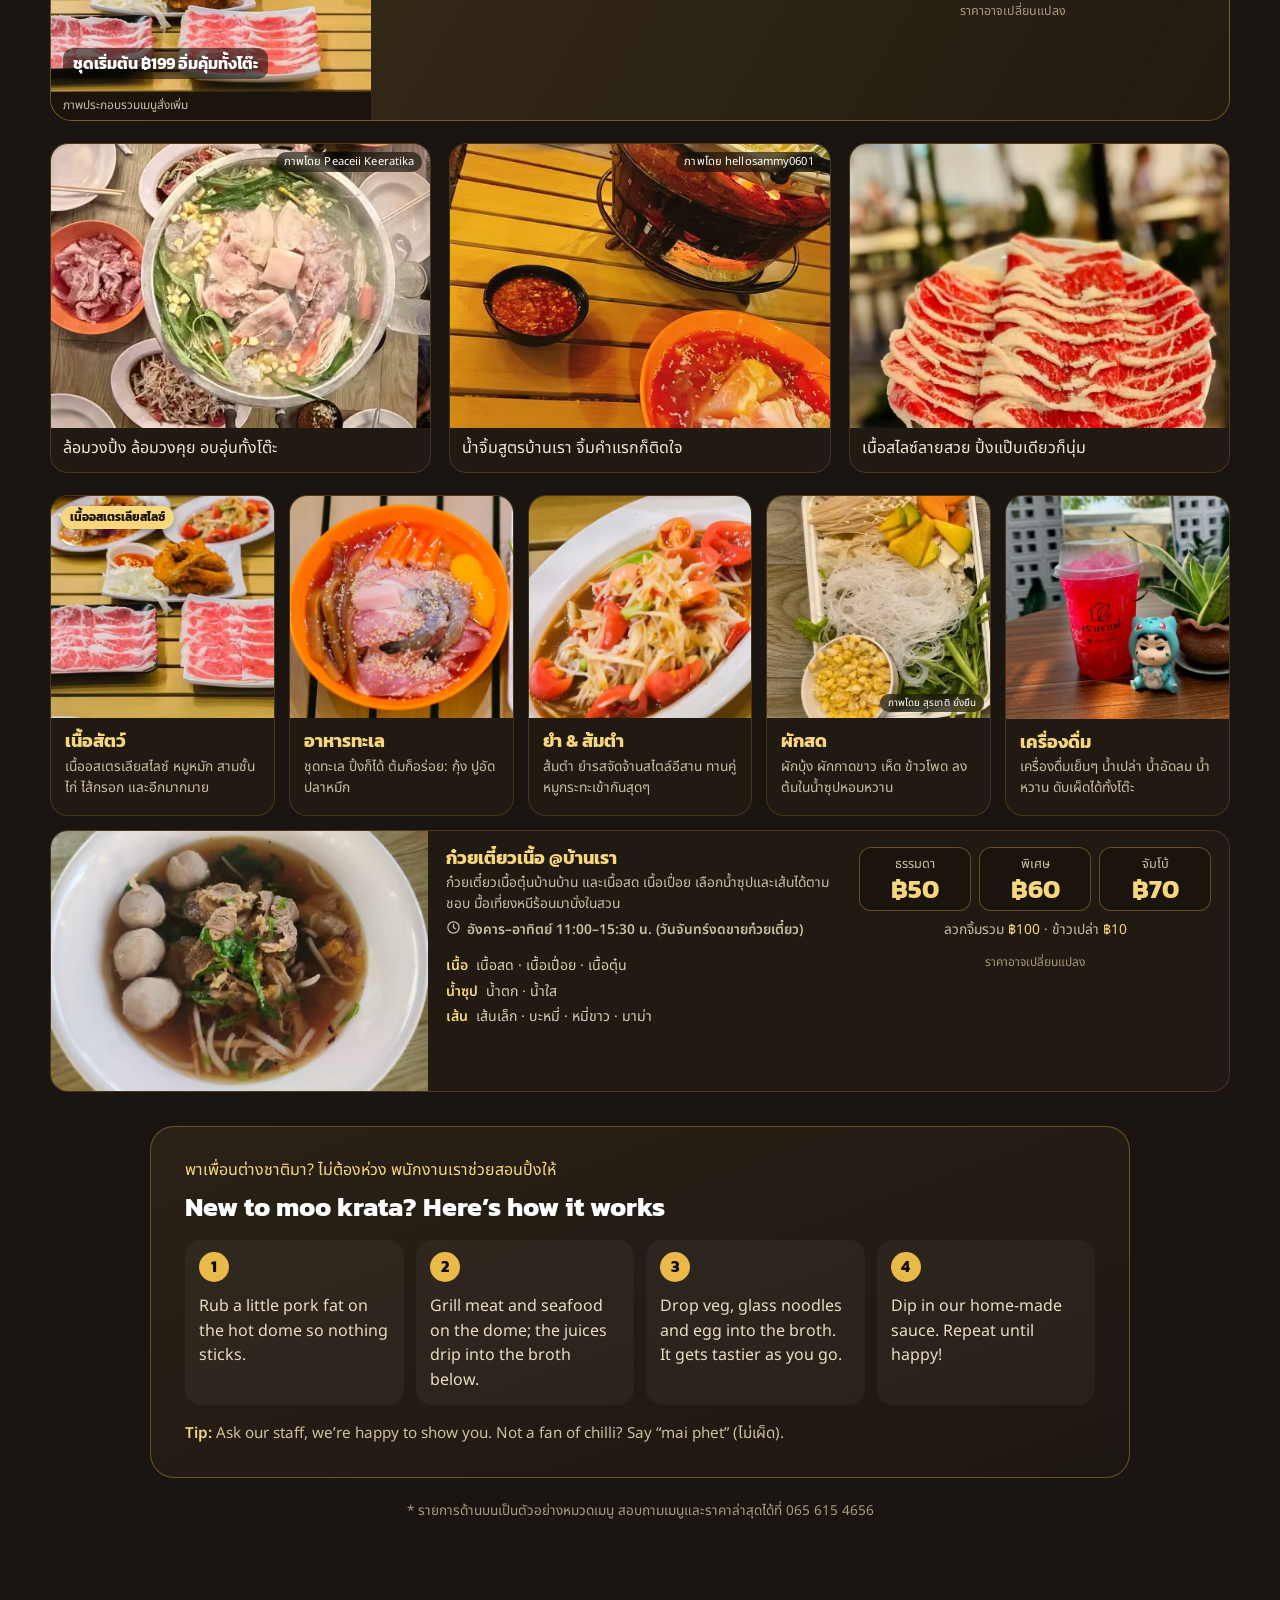
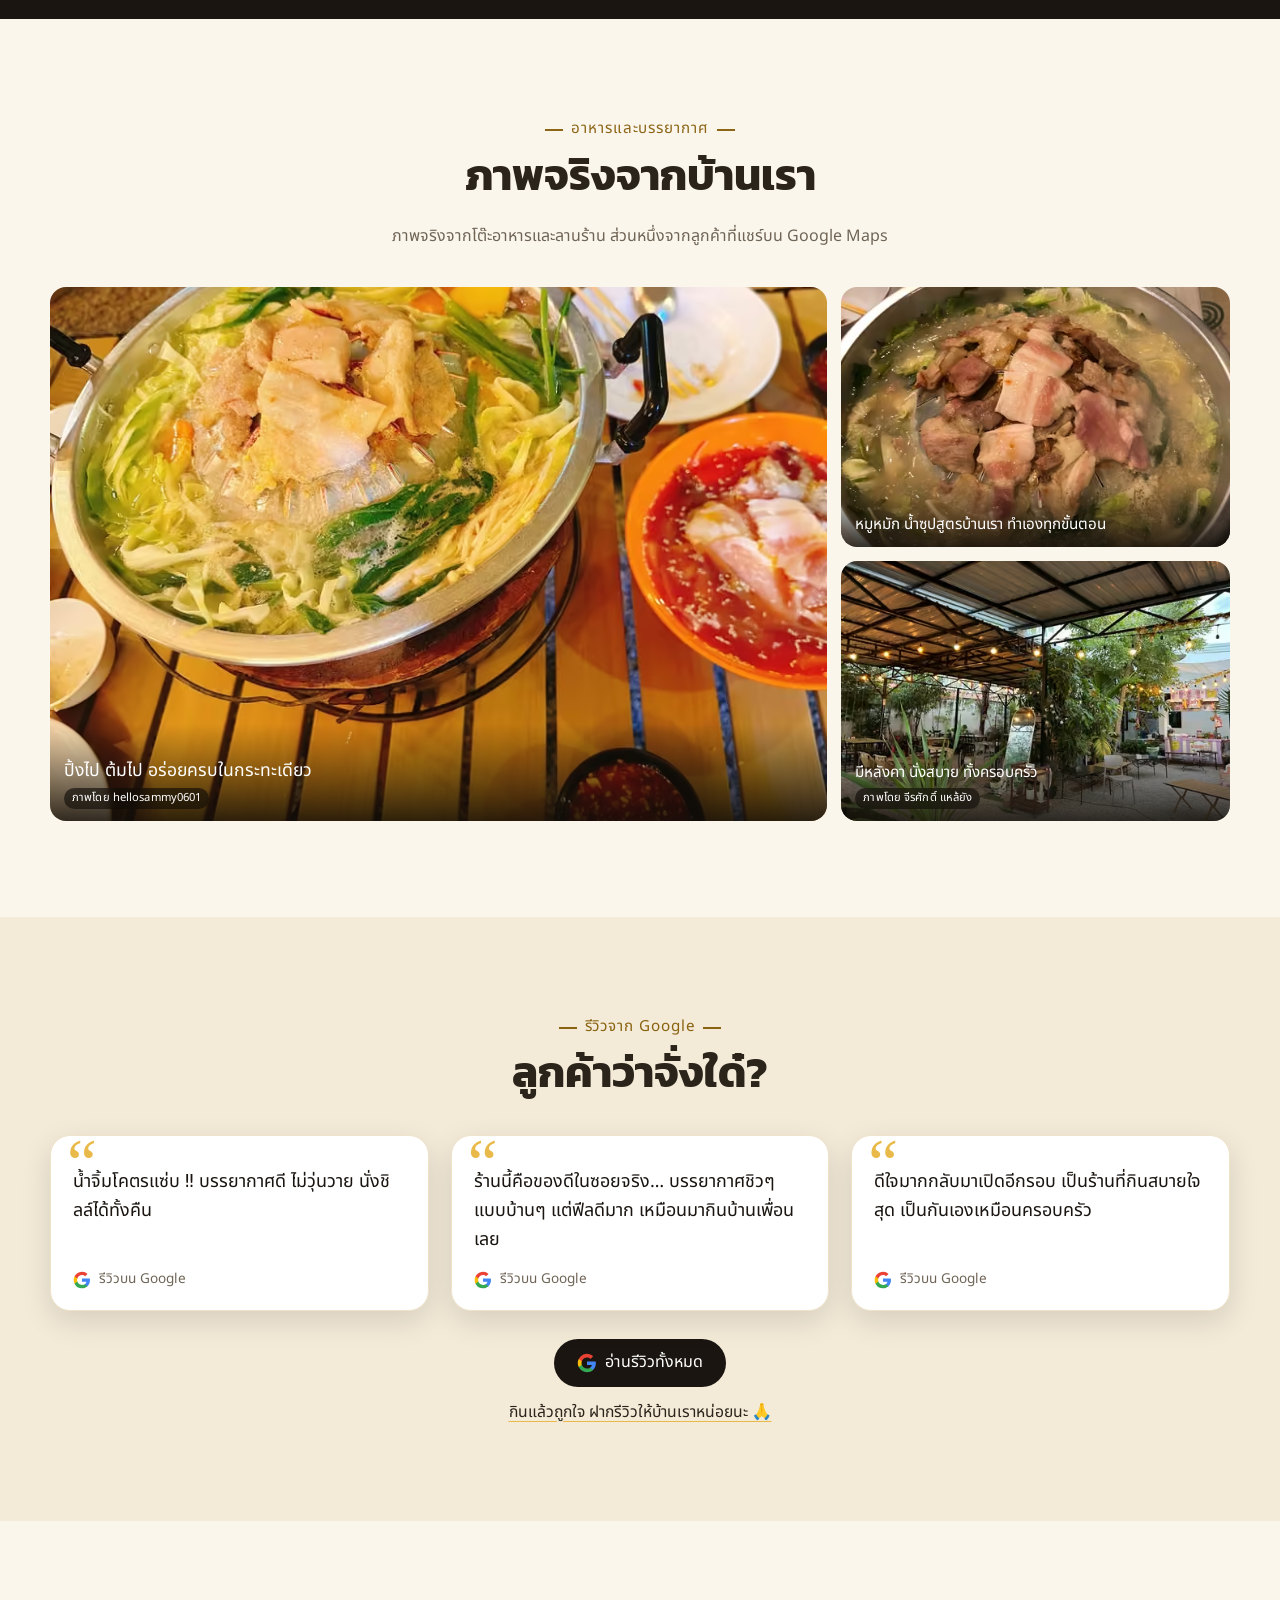
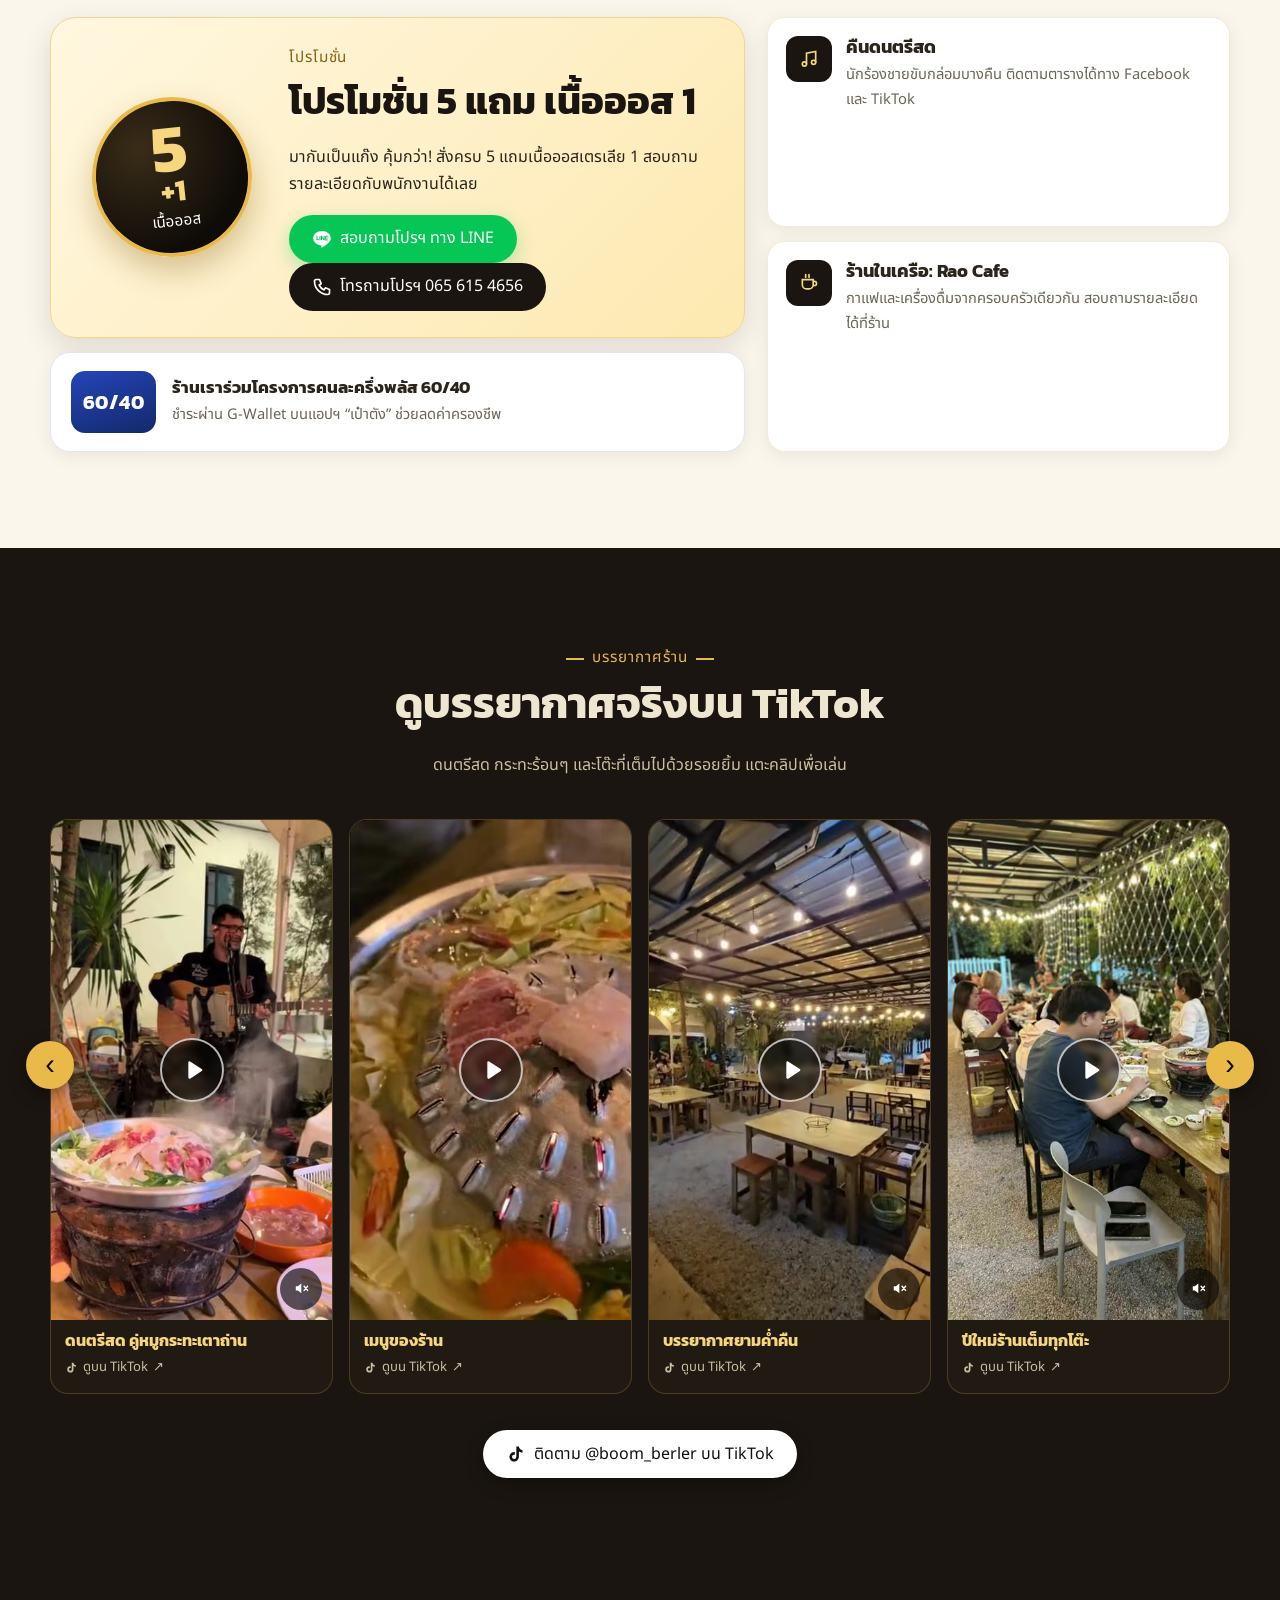
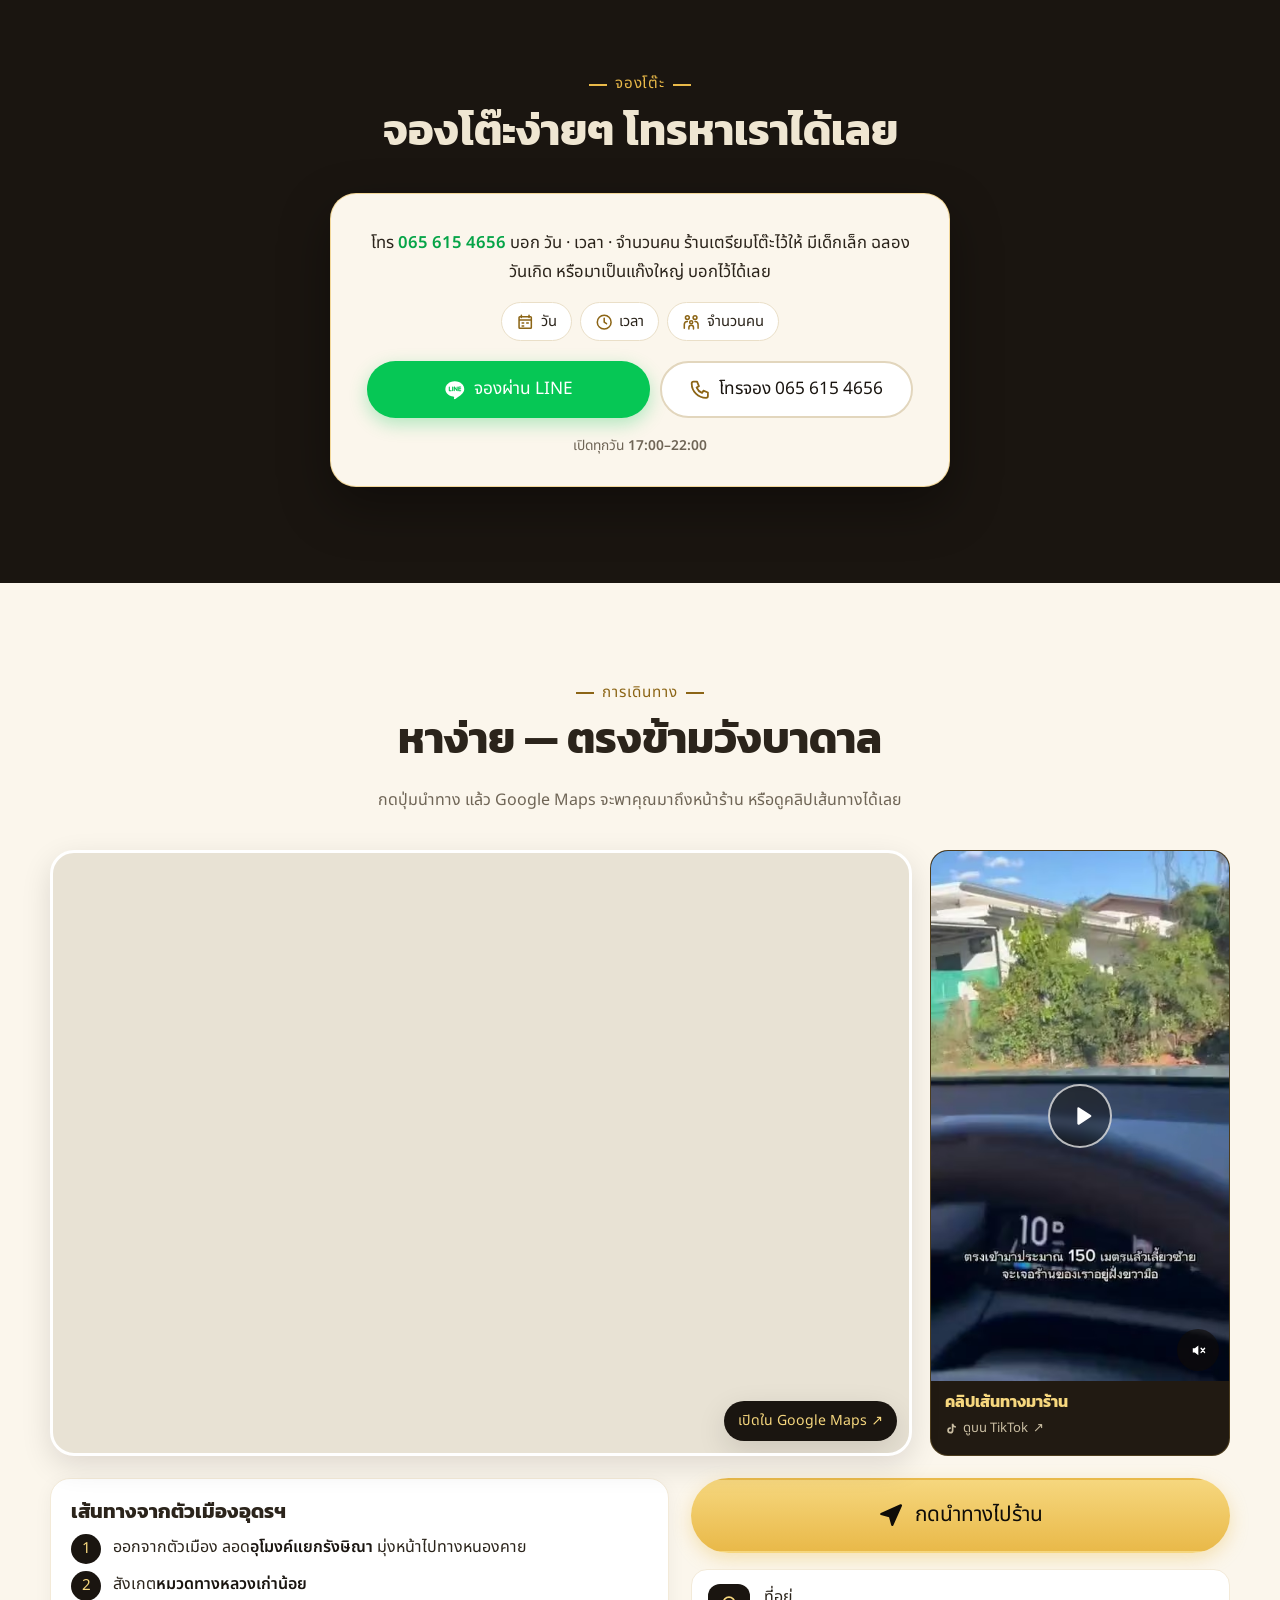
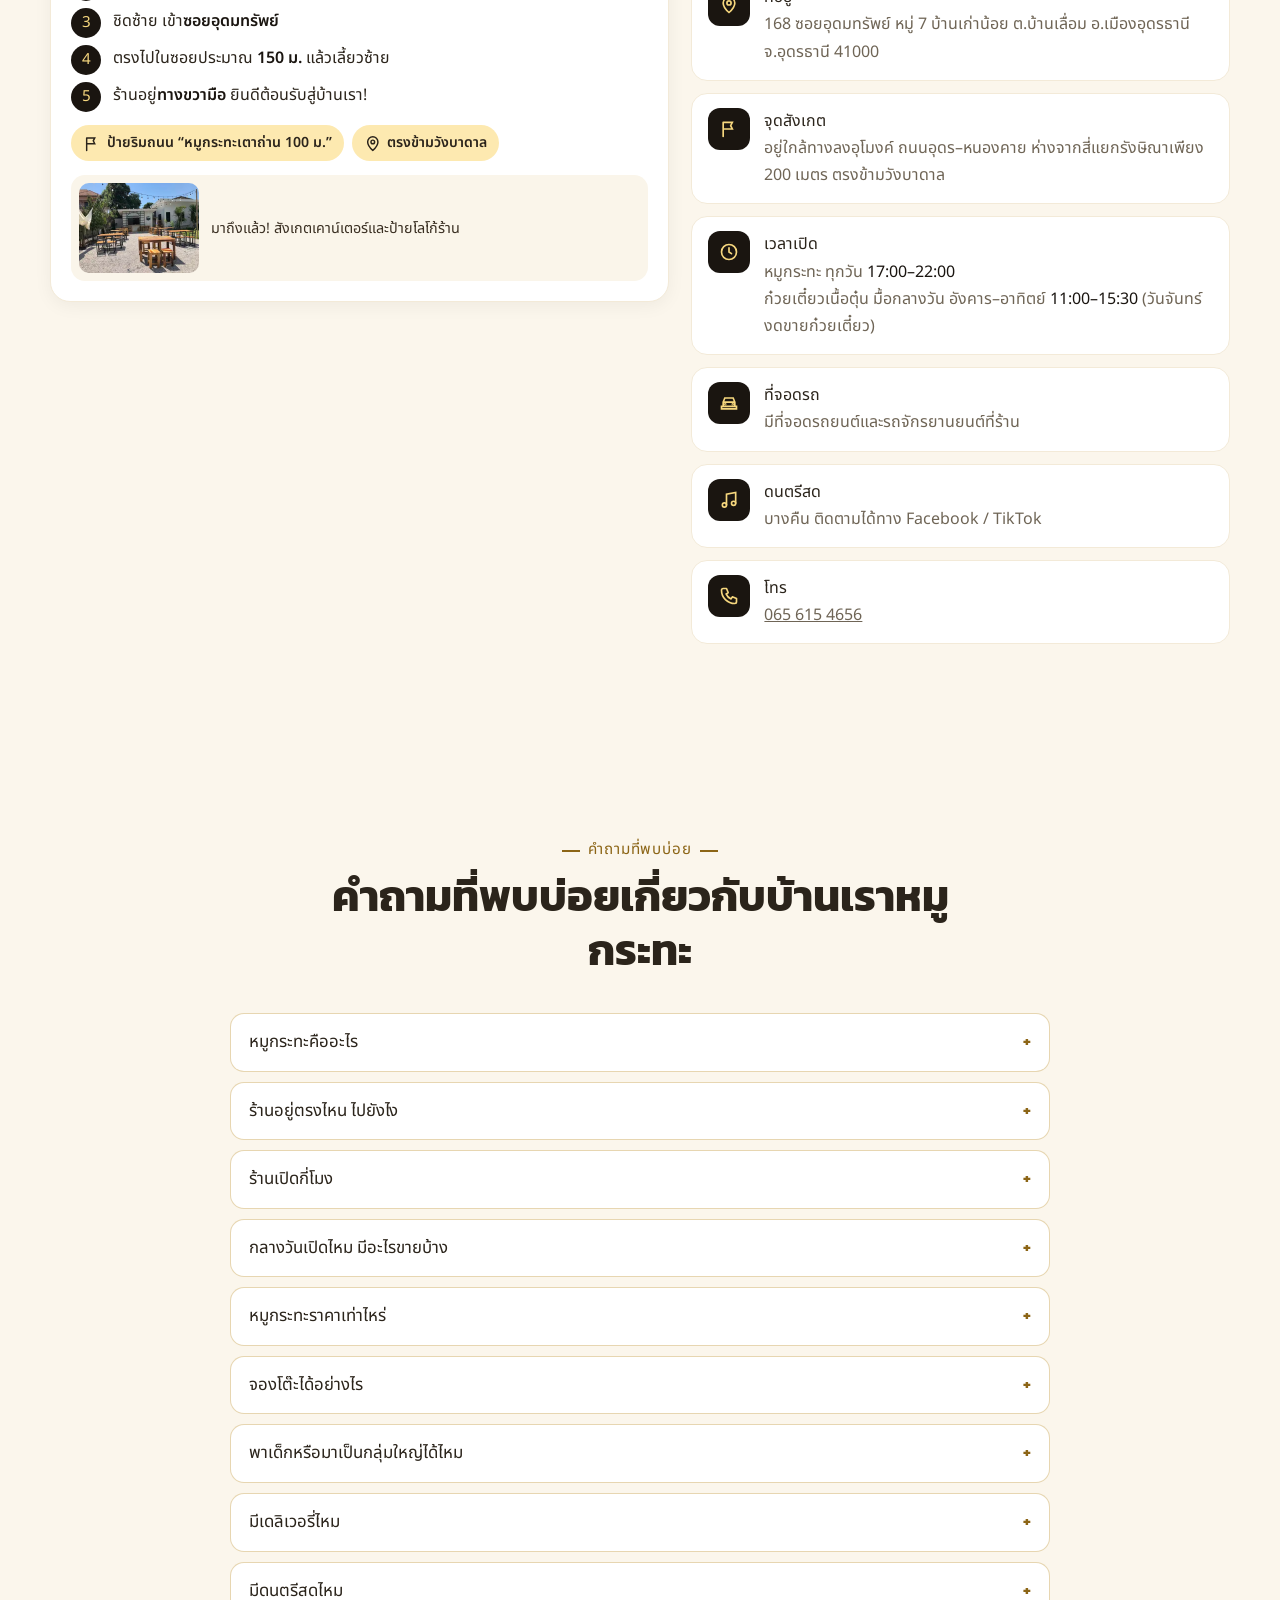
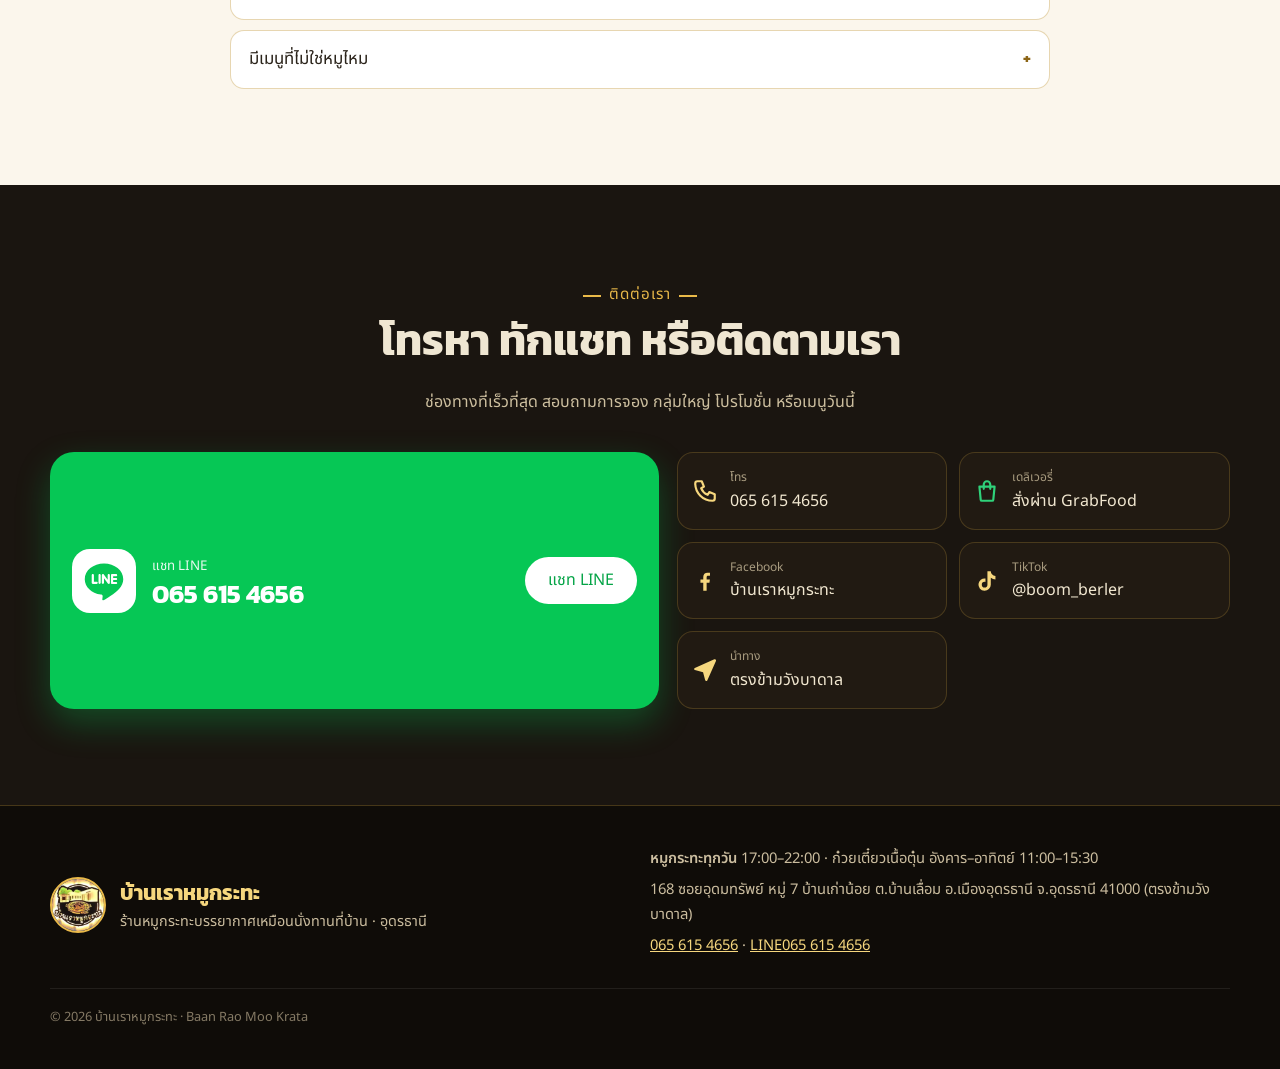
==== commit cd446f93: "Restore LINE chat (M): same number as shop phone 065 615 4656, click-to-chat R/ti/p/~0656154656; pho" ====
--- a/index.html
+++ b/index.html
@@ -1,5 +1,5 @@
 <!doctype html>
-<html lang="th" class="no-line">
+<html lang="th">
 <head>
 <meta charset="utf-8">
 <meta name="viewport" content="width=device-width, initial-scale=1, viewport-fit=cover">
@@ -148,7 +148,7 @@
     {"@type": "Question", "name": "ร้านเปิดกี่โมง", "acceptedAnswer": {"@type": "Answer", "text": "หมูกระทะเปิดทุกวัน 17:00–22:00 น. รับจองโต๊ะรอบสุดท้าย 21:00 น. ก๋วยเตี๋ยวเนื้อตุ๋นมื้อกลางวัน 11:00–15:30 น. วันอังคาร–อาทิตย์ (วันจันทร์งดขายก๋วยเตี๋ยว)"}},
     {"@type": "Question", "name": "กลางวันเปิดไหม มีอะไรขายบ้าง", "acceptedAnswer": {"@type": "Answer", "text": "เปิด มีก๋วยเตี๋ยวเนื้อตุ๋น เนื้อสด และเนื้อเปื่อย เริ่มต้น ฿50 วันอังคาร–อาทิตย์ 11:00–15:30 (วันจันทร์งดขายก๋วยเตี๋ยว) ส่วนหมูกระทะเปิดทุกวัน 17:00–22:00"}},
     {"@type": "Question", "name": "หมูกระทะราคาเท่าไหร่", "acceptedAnswer": {"@type": "Answer", "text": "ชุดหมูกระทะชุดเล็ก ฿199 ชุดใหญ่ ฿299 เพิ่มหมูหมักหรือหมูสามชั้น ฿100 (ราคาอาจเปลี่ยนแปลง สอบถามราคาล่าสุดได้ที่ 065 615 4656)"}},
-    {"@type": "Question", "name": "จองโต๊ะได้อย่างไร", "acceptedAnswer": {"@type": "Answer", "text": "โทรจองที่ 065 615 4656 ทุกวัน 17:00–22:00 กลุ่มมากกว่า 20 ท่านกรุณาโทรจองล่วงหน้า"}},
+    {"@type": "Question", "name": "จองโต๊ะได้อย่างไร", "acceptedAnswer": {"@type": "Answer", "text": "โทรจองที่ 065 615 4656 (ช่องทางหลัก) หรือแชท LINE ได้ทุกวัน 17:00–22:00 กลุ่มมากกว่า 20 ท่านกรุณาโทรจองล่วงหน้า"}},
     {"@type": "Question", "name": "พาเด็กหรือมาเป็นกลุ่มใหญ่ได้ไหม", "acceptedAnswer": {"@type": "Answer", "text": "ได้ ร้านมีโต๊ะใหญ่สำหรับครอบครัว งานวันเกิด และกลุ่มเพื่อน เด็กๆ ยินดีต้อนรับ ถ้ามาเป็นกลุ่มใหญ่แนะนำให้จองล่วงหน้า"}},
     {"@type": "Question", "name": "มีเดลิเวอรี่ไหม", "acceptedAnswer": {"@type": "Answer", "text": "มีแล้ว สั่งเดลิเวอรี่ได้ทาง GrabFood (ชื่อร้านบน Grab: “ครัวบ้านเรา ส้มตำ ยำ สุกี้ - บ้านเก่าน้อย”) หรือแวะมาทานหมูกระทะที่ร้านได้ทุกวัน 17:00–22:00 สอบถามเพิ่มเติมโทร 065 615 4656"}},
     {"@type": "Question", "name": "มีดนตรีสดไหม", "acceptedAnswer": {"@type": "Answer", "text": "มีดนตรีสดจากนักร้องชายบางคืน ติดตามตารางได้ทาง Facebook และ TikTok @boom_berler"}},
@@ -190,7 +190,7 @@
     <div class="header-actions">
       <nav class="lang-toggle" id="langToggle" aria-label="เลือกภาษา" data-en-aria="Choose language"><a href="./" hreflang="th" lang="th" class="on" aria-current="page">TH</a><a href="en/" hreflang="en" lang="en">EN</a></nav>
       <a class="hdr-phone" href="tel:0656154656"><svg class="i"><use href="#i-phone"/></svg><span data-en="Call">โทร</span> 065 615 4656</a>
-      <a class="btn btn-line btn-sm hide-sm" href="#contact" data-cfg-href="LINE_URL" target="_blank" rel="noopener"><svg class="i"><use href="#i-line"/></svg>LINE</a>
+      <a class="btn btn-line btn-sm hide-sm" href="#contact" data-cfg-href="LINE_URL" target="_blank" rel="noopener"><svg class="i"><use href="#i-line"/></svg><span data-en="Chat on LINE">แชท LINE</span></a>
       <button class="menu-btn" id="menuBtn" type="button" aria-label="เปิดเมนู" data-en-aria="Open menu" aria-expanded="false"><span></span><span></span><span></span></button>
     </div>
   </div>
@@ -212,7 +212,7 @@
     <p class="hero-sub" data-en="Homestyle moo krata in a leafy garden. Our own marinated pork, broth and signature dipping sauce. Sets from ฿199. Open daily 17:00–22:00, opposite Wang Badan, Udon Thani.">หมูกระทะบ้านบ้าน ในสวนร่มรื่น · หมูหมัก น้ำซุป น้ำจิ้มรสเด็ด ทำเอง · <span class="nw">ชุดเริ่มต้น ฿199</span></p>
     <div class="hero-cta">
       <a class="btn btn-gold btn-lg live-only" href="#booking"><svg class="i"><use href="#i-cal"/></svg><span data-en="Book online">จองโต๊ะออนไลน์</span></a>
-      <a class="btn btn-line btn-lg" href="#contact" data-cfg-href="LINE_URL" target="_blank" rel="noopener"><svg class="i"><use href="#i-line"/></svg><span data-en="Book on LINE">จองโต๊ะทาง LINE</span></a>
+      <a class="btn btn-line btn-lg" href="#contact" data-cfg-href="LINE_URL" target="_blank" rel="noopener"><svg class="i"><use href="#i-line"/></svg><span data-en="Chat on LINE">แชท LINE</span></a>
       <a class="btn btn-call btn-lg" href="tel:0656154656"><svg class="i"><use href="#i-phone"/></svg><span data-en="Call 065 615 4656">โทร 065 615 4656</span></a>
       <a class="btn btn-grab btn-lg" href="https://app.grab.com/s/EXayu7w4" target="_blank" rel="noopener"><svg class="i"><use href="#i-bag"/></svg><span data-en="Order on GrabFood">สั่งผ่าน GrabFood</span></a>
       <a class="btn btn-ghost btn-lg" href="https://maps.google.com/?cid=10793292857098184680" target="_blank" rel="noopener"><svg class="i"><use href="#i-pin"/></svg><span data-en="Directions">นำทาง</span></a>
@@ -786,7 +786,7 @@
       </details>
       <details class="faq-item">
         <summary data-en="How do I book a table?">จองโต๊ะได้อย่างไร</summary>
-        <p data-en="Call 065 615 4656, daily 17:00–22:00. For groups of more than 20, please call ahead.">โทรจองที่ 065 615 4656 ทุกวัน 17:00–22:00 กลุ่มมากกว่า 20 ท่านกรุณาโทรจองล่วงหน้า</p>
+        <p data-en="Call 065 615 4656 (primary) or chat on LINE, daily 17:00–22:00. For groups of more than 20, please call ahead.">โทรจองที่ 065 615 4656 (ช่องทางหลัก) หรือแชท LINE ได้ทุกวัน 17:00–22:00 กลุ่มมากกว่า 20 ท่านกรุณาโทรจองล่วงหน้า</p>
       </details>
       <details class="faq-item">
         <summary data-en="Is it good for kids and big groups?">พาเด็กหรือมาเป็นกลุ่มใหญ่ได้ไหม</summary>
@@ -819,8 +819,8 @@
     <div class="contact-grid">
       <a class="line-card" href="#contact" data-cfg-href="LINE_URL" target="_blank" rel="noopener">
         <span class="line-logo"><svg class="i"><use href="#i-line"/></svg></span>
-        <span><small data-en="Add us on LINE">เพิ่มเพื่อนทาง LINE</small><strong class="js-line-id">LINE</strong></span>
-        <span class="btn btn-white" data-en="Chat now">แชทเลย</span>
+        <span><small data-en="Chat on LINE">แชท LINE</small><strong class="js-line-id">065 615 4656</strong></span>
+        <span class="btn btn-white" data-en="Chat on LINE">แชท LINE</span>
       </a>
       <div class="contact-list">
         <a class="c-item" href="tel:0656154656"><svg class="i"><use href="#i-phone"/></svg><span><small data-en="Call">โทร</small>065 615 4656</span></a>
@@ -849,7 +849,7 @@
 <!-- Floating mobile actions -->
 <div class="fab-bar" id="fabBar">
   <a class="fab fab-call" href="tel:0656154656" aria-label="โทร 065 615 4656" data-en-aria="Call 065 615 4656"><svg class="i"><use href="#i-phone"/></svg><span data-en="Call to book">โทรจอง</span></a>
-  <a class="fab fab-line" href="#contact" data-cfg-href="LINE_URL" target="_blank" rel="noopener"><svg class="i"><use href="#i-line"/></svg><span data-en="Book on LINE">LINE จองโต๊ะ</span></a>
+  <a class="fab fab-line" href="#contact" data-cfg-href="LINE_URL" target="_blank" rel="noopener"><svg class="i"><use href="#i-line"/></svg><span data-en="Chat on LINE">แชท LINE</span></a>
   <a class="fab fab-map" href="https://maps.google.com/?cid=10793292857098184680" target="_blank" rel="noopener"><svg class="i"><use href="#i-nav"/></svg><span data-en="Map">นำทาง</span></a>
 </div>
 
